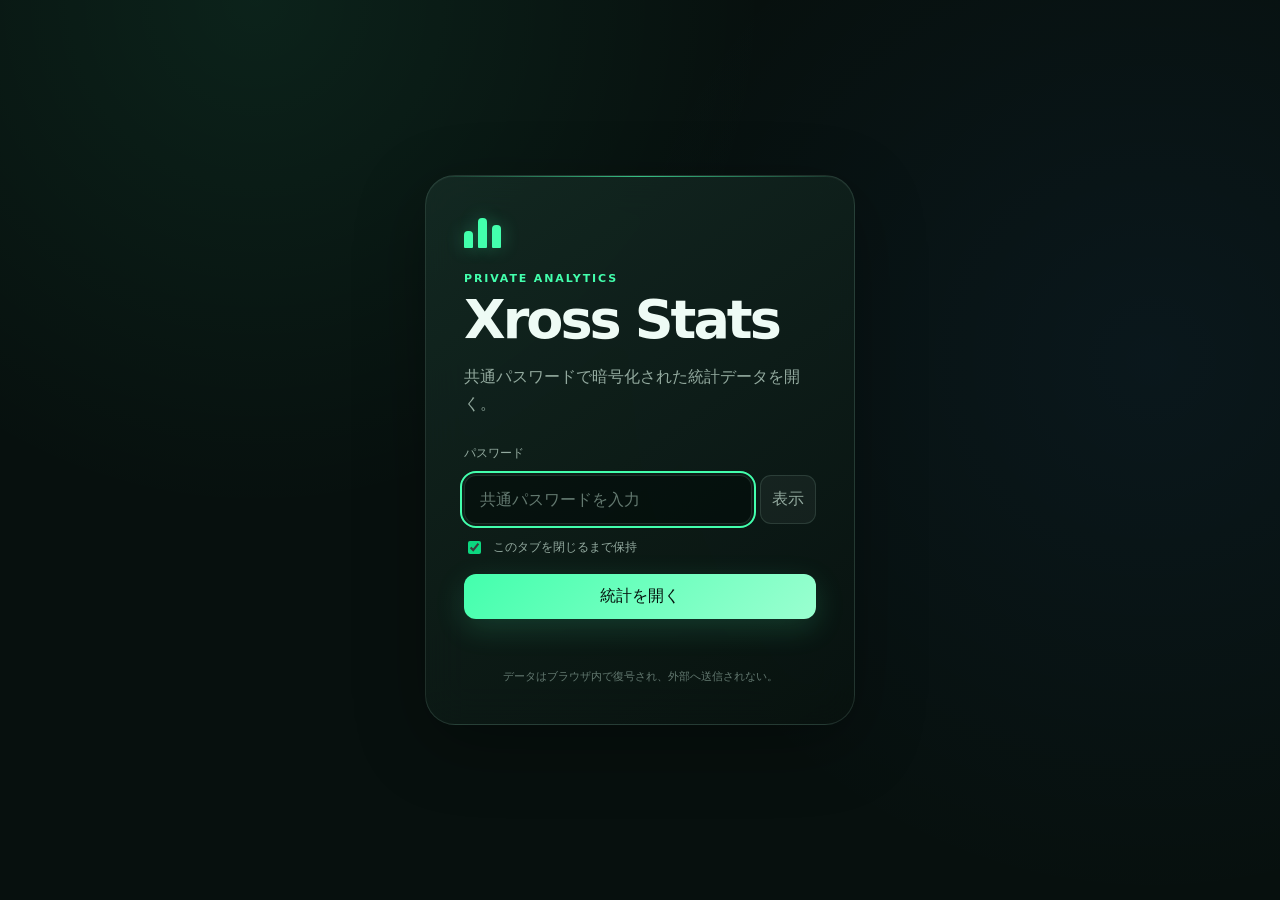
==== index.html @ b41c0171 "no message" ====
<!doctype html>
<html lang="ja">
<head>
  <meta charset="utf-8">
  <meta name="viewport" content="width=device-width, initial-scale=1, viewport-fit=cover">
  <meta name="theme-color" content="#08110f">
  <meta name="color-scheme" content="dark">
  <meta name="description" content="Xross Stars 対戦統計ダッシュボード">
  <title>Xross Stats Dashboard</title>
  <link rel="stylesheet" href="styles.css">
</head>
<body>
  <div class="ambient" aria-hidden="true">
    <span class="ambient__orb ambient__orb--one"></span>
    <span class="ambient__orb ambient__orb--two"></span>
    <span class="ambient__grid"></span>
  </div>

  <section id="authScreen" class="auth-screen" aria-labelledby="authTitle">
    <div class="auth-card glass-card">
      <div class="auth-card__mark" aria-hidden="true">
        <span></span><span></span><span></span>
      </div>
      <p class="eyebrow">PRIVATE ANALYTICS</p>
      <h1 id="authTitle">Xross Stats</h1>
      <p class="auth-card__lead">共通パスワードで暗号化された統計データを開く。</p>

      <form id="authForm" class="auth-form" novalidate>
        <label class="field-label" for="passwordInput">パスワード</label>
        <div class="password-field">
          <input id="passwordInput" name="password" type="password" autocomplete="current-password" placeholder="共通パスワードを入力" required>
          <button id="togglePassword" class="icon-button" type="button" aria-label="パスワードを表示">表示</button>
        </div>
        <label class="check-row">
          <input id="rememberSession" type="checkbox" checked>
          <span>このタブを閉じるまで保持</span>
        </label>
        <button id="unlockButton" class="primary-button" type="submit">
          <span class="primary-button__label">統計を開く</span>
          <span class="primary-button__loader" aria-hidden="true"></span>
        </button>
      </form>

      <p id="authMessage" class="auth-message" role="status" aria-live="polite"></p>
</label>
      <p class="auth-card__note">データはブラウザ内で復号され、外部へ送信されない。</p>
    </div>
  </section>

  <div id="app" class="app" hidden>
    <header class="topbar">
      <button id="sidebarToggle" class="topbar__menu icon-button" type="button" aria-label="メニューを開く">☰</button>
      <a class="brand" href="#overview" aria-label="概要へ移動">
        <span class="brand__symbol"><i></i><i></i><i></i></span>
        <span>
          <strong>Xross Stats</strong>
          <small>Competitive dashboard</small>
        </span>
      </a>
      <div class="topbar__meta">
        <span id="syncStatus" class="status-pill"><i></i>データ読込済み</span>
        <span id="topLastUpdated" class="topbar__date"></span>
<button id="lockButton" class="icon-button topbar__action" type="button" title="ロックする">Lock</button>
      </div>
    </header>

    <div class="app-shell">
      <aside id="sidebar" class="sidebar">
        <nav class="nav-list" aria-label="メインナビゲーション">
          <button class="nav-item is-active" type="button" data-view="overview">
            <span class="nav-item__icon">◫</span><span>概要</span>
          </button>
          <button class="nav-item" type="button" data-view="decks">
            <span class="nav-item__icon">▱</span><span>デッキ</span>
          </button>
          <button class="nav-item" type="button" data-view="cards">
            <span class="nav-item__icon">◇</span><span>カード統計</span>
          </button>
          <button class="nav-item" type="button" data-view="tactics">
            <span class="nav-item__icon">↳</span><span>戦術構成</span>
          </button>
          <button class="nav-item" type="button" data-view="logs">
            <span class="nav-item__icon">≡</span><span>対戦ログ</span>
          </button>
          <button class="nav-item" type="button" data-view="raw">
            <span class="nav-item__icon">⌗</span><span>全データ</span>
          </button>
        </nav>
        <div class="sidebar__footer">
          <span>DATA SOURCE</span>
          <strong id="sourceFileName">—</strong>
          <small id="sidebarPeriod">—</small>
        </div>
      </aside>

      <main id="mainContent" class="main-content">
        <section id="view-overview" class="view is-active" data-view-panel="overview">
          <div class="page-heading reveal">
            <div>
              <p class="eyebrow">OVERVIEW</p>
              <h2>対戦環境を、ひと目で。</h2>
              <p id="overviewDescription" class="page-heading__description"></p>
            </div>
            <div class="page-heading__badge">
              <span>集計期間</span>
              <strong id="overviewPeriod">—</strong>
            </div>
          </div>

          <div id="kpiGrid" class="kpi-grid reveal"></div>

          <div class="dashboard-grid dashboard-grid--two reveal">
            <article class="panel glass-card">
              <div class="panel__heading">
                <div><p class="eyebrow">TURN ORDER</p><h3>先攻 / 後攻</h3></div>
                <span class="panel__hint">勝率比較</span>
              </div>
              <div id="firstSecondChart" class="rate-comparison"></div>
            </article>

            <article class="panel glass-card">
              <div class="panel__heading">
                <div><p class="eyebrow">ROUND FLOW</p><h3>進行別の勝率</h3></div>
                <span class="panel__hint">1R基準</span>
              </div>
              <div id="leadChart" class="lead-chart"></div>
            </article>
          </div>

          <div class="dashboard-grid dashboard-grid--wide reveal">
            <article class="panel glass-card">
              <div class="panel__heading">
                <div><p class="eyebrow">TOP DECKS</p><h3>信頼下限ランキング</h3></div>
                <button class="text-button" type="button" data-jump-view="decks">すべて見る →</button>
              </div>
              <div id="overviewDecks" class="compact-ranking"></div>
            </article>

            <article class="panel glass-card">
              <div class="panel__heading">
                <div><p class="eyebrow">PICK TRENDS</p><h3>採用の中心</h3></div>
                <button class="text-button" type="button" data-jump-view="cards">詳しく見る →</button>
              </div>
              <div id="overviewPicks" class="pick-columns"></div>
            </article>
          </div>

          <article class="panel glass-card reveal">
            <div class="panel__heading">
              <div><p class="eyebrow">NOTES</p><h3>集計条件・定義</h3></div>
            </div>
            <div id="summaryNotes" class="notes-grid"></div>
          </article>
        </section>

        <section id="view-decks" class="view" data-view-panel="decks">
          <div class="page-heading reveal">
            <div>
              <p class="eyebrow">DECK ANALYSIS</p>
              <h2>デッキランキング</h2>
              <p class="page-heading__description">総合・勝ち進行・負け進行を切り替えて、構成や近いデッキを比較。</p>
            </div>
            <div id="deckResultCount" class="page-heading__badge page-heading__badge--number"></div>
          </div>

          <div class="toolbar glass-card reveal">
            <div class="segmented" id="deckSheetTabs">
              <button class="is-active" type="button" data-deck-sheet="all">総合</button>
              <button type="button" data-deck-sheet="win">勝ち進行</button>
              <button type="button" data-deck-sheet="lose">負け進行</button>
            </div>
            <label class="search-field">
              <span>⌕</span>
              <input id="deckSearch" type="search" placeholder="リーダー・ACEで検索">
            </label>
            <label class="compact-field">
              <span>最低試合数</span>
              <input id="deckMinGames" type="number" min="0" step="1" value="5">
            </label>
            <label class="compact-field">
              <span>並び順</span>
              <select id="deckSort">
                <option value="confidence">信頼下限</option>
                <option value="winrate">勝率</option>
                <option value="games">試合数</option>
                <option value="wins">勝数</option>
              </select>
            </label>
          </div>

          <div id="compareBar" class="compare-bar glass-card" hidden>
            <div><strong id="compareCount">0</strong><span>件を比較中</span></div>
            <div id="compareChips" class="compare-chips"></div>
            <button id="clearCompare" class="secondary-button" type="button">選択解除</button>
          </div>

          <div id="deckList" class="deck-list reveal"></div>
          <div class="center-action"><button id="loadMoreDecks" class="secondary-button" type="button">さらに表示</button></div>
        </section>

        <section id="view-cards" class="view" data-view-panel="cards">
          <div class="page-heading reveal">
            <div>
              <p class="eyebrow">CARD STATS</p>
              <h2>単体採用率・勝率</h2>
              <p class="page-heading__description">リーダー、ACE、タクティクスを同じ尺度で確認。</p>
            </div>
            <div id="cardResultCount" class="page-heading__badge page-heading__badge--number"></div>
          </div>

          <div class="toolbar glass-card reveal">
            <div class="segmented" id="cardTypeTabs">
              <button class="is-active" type="button" data-card-type="leader">リーダー</button>
              <button type="button" data-card-type="ace">ACE</button>
              <button type="button" data-card-type="tactic">タクティクス</button>
            </div>
            <label class="search-field">
              <span>⌕</span>
              <input id="cardSearch" type="search" placeholder="名前で検索">
            </label>
            <label class="compact-field">
              <span>並び順</span>
              <select id="cardSort">
                <option value="adoption">採用率 / 使用率</option>
                <option value="winrate">勝率</option>
                <option value="games">試合数</option>
                <option value="count">採用数 / 使用数</option>
              </select>
            </label>
          </div>
          <div id="cardStatsList" class="stat-list reveal"></div>
        </section>

        <section id="view-tactics" class="view" data-view-panel="tactics">
          <div class="page-heading reveal">
            <div>
              <p class="eyebrow">TACTICS ORDER</p>
              <h2>デッキ別タクティクス</h2>
              <p class="page-heading__description">Excel上で崩れていた選択表を、元データから検索できる形に再構成。</p>
            </div>
            <div id="tacticDeckCount" class="page-heading__badge page-heading__badge--number"></div>
          </div>

          <div class="toolbar glass-card reveal toolbar--stack-mobile">
            <label class="search-field search-field--wide">
              <span>⌕</span>
              <input id="tacticDeckSearch" type="search" list="tacticDeckOptions" placeholder="デッキのリーダー・ACEを入力">
              <datalist id="tacticDeckOptions"></datalist>
            </label>
            <button id="showPopularTacticDeck" class="secondary-button" type="button">使用数最多を表示</button>
          </div>

          <article id="tacticDeckSummary" class="selected-deck glass-card reveal"></article>
          <div id="tacticSequenceList" class="sequence-list reveal"></div>
        </section>

        <section id="view-logs" class="view" data-view-panel="logs">
          <div class="page-heading reveal">
            <div>
              <p class="eyebrow">MATCH LOGS</p>
              <h2>対戦ログ</h2>
              <p class="page-heading__description">大会・ユーザー・構成・メモを横断検索。全25列を確認できる。</p>
            </div>
            <div id="logResultCount" class="page-heading__badge page-heading__badge--number"></div>
          </div>

          <div class="toolbar glass-card reveal toolbar--logs">
            <label class="search-field search-field--wide">
              <span>⌕</span>
              <input id="logSearch" type="search" placeholder="大会名・ユーザー・カード・メモを検索">
            </label>
            <label class="compact-field"><span>先後</span><select id="logTurnFilter"><option value="">すべて</option><option>先攻</option><option>後攻</option></select></label>
            <label class="compact-field"><span>結果</span><select id="logResultFilter"><option value="">すべて</option><option>勝</option><option>負</option></select></label>
            <label class="compact-field"><span>進行</span><select id="logLeadFilter"><option value="">すべて</option><option>勝ち進行</option><option>負け進行</option></select></label>
          </div>

          <div class="table-panel glass-card reveal">
            <div id="logTableWrap" class="data-table-wrap"></div>
            <div id="logMobileCards" class="log-mobile-cards"></div>
            <div id="logPagination" class="pagination"></div>
          </div>
        </section>

        <section id="view-raw" class="view" data-view-panel="raw">
          <div class="page-heading reveal">
            <div>
              <p class="eyebrow">ALL SHEETS</p>
              <h2>全データ</h2>
              <p class="page-heading__description">暗号化データに含まれる全シートを、行・列を省略せず確認。</p>
            </div>
            <div id="rawSheetSize" class="page-heading__badge page-heading__badge--number"></div>
          </div>
          <div class="toolbar glass-card reveal">
            <label class="compact-field compact-field--grow"><span>シート</span><select id="rawSheetSelect"></select></label>
            <label class="search-field"><span>⌕</span><input id="rawSearch" type="search" placeholder="行内を検索"></label>
          </div>
          <div class="table-panel glass-card reveal">
            <div id="rawTableWrap" class="data-table-wrap data-table-wrap--raw"></div>
            <div id="rawPagination" class="pagination"></div>
          </div>
        </section>
      </main>
    </div>

    <nav class="mobile-nav" aria-label="モバイルナビゲーション">
      <button class="is-active" type="button" data-view="overview"><span>◫</span>概要</button>
      <button type="button" data-view="decks"><span>▱</span>デッキ</button>
      <button type="button" data-view="cards"><span>◇</span>カード</button>
      <button type="button" data-view="logs"><span>≡</span>ログ</button>
    </nav>
  </div>

  <div id="modal" class="modal" hidden>
    <div class="modal__backdrop" data-close-modal></div>
    <div class="modal__panel glass-card" role="dialog" aria-modal="true" aria-labelledby="modalTitle">
      <button class="modal__close icon-button" type="button" data-close-modal aria-label="閉じる">×</button>
      <div id="modalContent"></div>
    </div>
  </div>

  <div id="toast" class="toast" role="status" aria-live="polite"></div>

  <script src="card-map.js" defer></script>
  <script src="app.js" defer></script>
</body>
</html>
---- styles.css ----
:root {
  --bg: #07100e;
  --bg-soft: #0b1714;
  --surface: rgba(14, 29, 25, 0.78);
  --surface-strong: rgba(17, 37, 31, 0.94);
  --surface-light: rgba(255, 255, 255, 0.045);
  --line: rgba(194, 255, 228, 0.12);
  --line-strong: rgba(67, 255, 173, 0.28);
  --text: #eefbf5;
  --muted: #93aa9f;
  --muted-2: #637970;
  --accent: #43ffad;
  --accent-soft: #96ffd0;
  --accent-deep: #0cd77f;
  --warning: #ffd978;
  --danger: #ff7b91;
  --blue: #76bfff;
  --shadow: 0 20px 70px rgba(0, 0, 0, 0.32);
  --radius-xl: 26px;
  --radius-lg: 19px;
  --radius-md: 14px;
  --sidebar-width: 232px;
  --topbar-height: 74px;
  font-family: Inter, "Noto Sans JP", "Yu Gothic UI", "Hiragino Sans", system-ui, sans-serif;
  color: var(--text);
  background: var(--bg);
  font-synthesis: none;
}

* { box-sizing: border-box; }
html { scroll-behavior: smooth; }
body {
  margin: 0;
  min-width: 320px;
  min-height: 100vh;
  overflow-x: hidden;
  background:
    radial-gradient(circle at 20% 0%, rgba(67, 255, 173, 0.08), transparent 32rem),
    radial-gradient(circle at 90% 40%, rgba(58, 143, 255, 0.06), transparent 34rem),
    var(--bg);
}
body.is-modal-open { overflow: hidden; }
button, input, select { font: inherit; }
button { color: inherit; }
button, a, input, select { -webkit-tap-highlight-color: transparent; }
button:focus-visible, input:focus-visible, select:focus-visible, summary:focus-visible {
  outline: 2px solid var(--accent);
  outline-offset: 2px;
}
button { border: 0; }
a { color: inherit; text-decoration: none; }
[hidden] { display: none !important; }

.ambient { position: fixed; inset: 0; pointer-events: none; overflow: hidden; z-index: -1; }
.ambient__orb { position: absolute; border-radius: 50%; filter: blur(2px); opacity: .7; animation: drift 16s ease-in-out infinite alternate; }
.ambient__orb--one { width: 32rem; height: 32rem; top: -17rem; right: 10%; background: radial-gradient(circle, rgba(67,255,173,.13), transparent 68%); }
.ambient__orb--two { width: 28rem; height: 28rem; bottom: -10rem; left: -8rem; background: radial-gradient(circle, rgba(83,142,255,.10), transparent 70%); animation-duration: 21s; }
.ambient__grid {
  position: absolute; inset: 0;
  background-image: linear-gradient(rgba(255,255,255,.018) 1px, transparent 1px), linear-gradient(90deg, rgba(255,255,255,.018) 1px, transparent 1px);
  background-size: 42px 42px;
  mask-image: linear-gradient(to bottom, rgba(0,0,0,.85), transparent 85%);
}
@keyframes drift { to { transform: translate3d(38px, 28px, 0) scale(1.08); } }

.glass-card {
  border: 1px solid var(--line);
  background: linear-gradient(145deg, rgba(22, 45, 38, .78), rgba(8, 18, 15, .82));
  box-shadow: var(--shadow), inset 0 1px 0 rgba(255,255,255,.035);
  backdrop-filter: blur(20px);
}
.eyebrow { margin: 0 0 8px; color: var(--accent); font-size: 11px; font-weight: 800; letter-spacing: .17em; text-transform: uppercase; }

.auth-screen {
  min-height: 100vh;
  display: grid;
  place-items: center;
  padding: 28px 18px;
}
.auth-card { width: min(100%, 430px); padding: 38px; border-radius: 30px; position: relative; overflow: hidden; animation: authIn .7s cubic-bezier(.2,.8,.2,1) both; }
.auth-card::before { content: ""; position: absolute; inset: 0 0 auto; height: 1px; background: linear-gradient(90deg, transparent, var(--accent), transparent); opacity: .7; }
@keyframes authIn { from { opacity: 0; transform: translateY(18px) scale(.98); } }
.auth-card__mark { display: flex; align-items: end; gap: 5px; height: 34px; margin-bottom: 24px; }
.auth-card__mark span { width: 9px; border-radius: 4px 4px 1px 1px; background: var(--accent); box-shadow: 0 0 18px rgba(67,255,173,.3); animation: markPulse 2s ease-in-out infinite alternate; }
.auth-card__mark span:nth-child(1) { height: 17px; }
.auth-card__mark span:nth-child(2) { height: 30px; animation-delay: -.6s; }
.auth-card__mark span:nth-child(3) { height: 23px; animation-delay: -1.2s; }
@keyframes markPulse { to { opacity: .55; transform: translateY(3px); } }
.auth-card h1 { margin: 0; font-size: clamp(36px, 9vw, 54px); line-height: 1; letter-spacing: -.055em; }
.auth-card__lead { color: var(--muted); margin: 16px 0 28px; line-height: 1.7; }
.auth-form { display: grid; gap: 13px; }
.field-label { color: var(--muted); font-size: 12px; font-weight: 700; }
.password-field { display: flex; gap: 8px; }
.password-field input, .search-field input, .compact-field input, .compact-field select {
  min-width: 0;
  border: 1px solid var(--line);
  background: rgba(4, 13, 10, .65);
  color: var(--text);
  border-radius: 12px;
}
.password-field input { flex: 1; padding: 14px 15px; }
.password-field input::placeholder, .search-field input::placeholder { color: var(--muted-2); }
.icon-button {
  display: inline-grid; place-items: center; min-width: 42px; min-height: 42px; padding: 0 11px;
  border: 1px solid var(--line); border-radius: 11px; background: var(--surface-light); color: var(--muted); cursor: pointer;
  transition: .2s ease;
}
.icon-button:hover { color: var(--text); border-color: var(--line-strong); background: rgba(67,255,173,.07); }
.check-row { display: flex; align-items: center; gap: 9px; color: var(--muted); font-size: 12px; cursor: pointer; margin: 1px 0 4px; }
.check-row input { accent-color: var(--accent-deep); }
.primary-button, .secondary-button {
  min-height: 45px; padding: 0 18px; border-radius: 12px; font-weight: 800; cursor: pointer; transition: transform .2s ease, border-color .2s ease, background .2s ease;
}
.primary-button { position: relative; color: #04120c; background: linear-gradient(135deg, var(--accent), #9affd0); box-shadow: 0 9px 30px rgba(67,255,173,.16); }
.primary-button:hover { transform: translateY(-1px); }
.primary-button:disabled { opacity: .65; cursor: wait; }
.primary-button__loader { display: none; position: absolute; width: 17px; height: 17px; left: calc(50% - 8px); top: calc(50% - 8px); border: 2px solid rgba(4,18,12,.25); border-top-color: #04120c; border-radius: 50%; animation: spin .7s linear infinite; }
.primary-button.is-loading .primary-button__label { opacity: 0; }
.primary-button.is-loading .primary-button__loader { display: block; }
@keyframes spin { to { transform: rotate(360deg); } }
.secondary-button { display: inline-grid; place-items: center; border: 1px solid var(--line); color: var(--text); background: rgba(255,255,255,.035); }
.secondary-button:hover { border-color: var(--line-strong); background: rgba(67,255,173,.07); }
.file-button { width: 100%; }
.auth-message { min-height: 20px; margin: 13px 0 0; color: var(--danger); font-size: 12px; text-align: center; line-height: 1.5; }
.auth-message.is-success { color: var(--accent); }
.auth-divider { display: flex; align-items: center; gap: 12px; color: var(--muted-2); font-size: 11px; margin: 17px 0; }
.auth-divider::before, .auth-divider::after { content: ""; height: 1px; flex: 1; background: var(--line); }
.auth-card__note { margin: 16px 0 0; color: var(--muted-2); font-size: 11px; line-height: 1.6; text-align: center; }

.app { min-height: 100vh; }
.topbar {
  position: fixed; z-index: 40; inset: 0 0 auto 0; height: var(--topbar-height); padding: 0 24px;
  display: flex; align-items: center; justify-content: space-between;
  border-bottom: 1px solid var(--line); background: rgba(6, 15, 12, .78); backdrop-filter: blur(22px);
}
.topbar__menu { display: none; }
.brand { display: inline-flex; align-items: center; gap: 12px; }
.brand__symbol { display: flex; align-items: end; gap: 3px; height: 26px; }
.brand__symbol i { display: block; width: 6px; background: var(--accent); border-radius: 2px 2px 0 0; }
.brand__symbol i:nth-child(1) { height: 12px; }
.brand__symbol i:nth-child(2) { height: 24px; }
.brand__symbol i:nth-child(3) { height: 17px; }
.brand strong { display: block; font-size: 15px; letter-spacing: -.02em; }
.brand small { display: block; margin-top: 2px; color: var(--muted-2); font-size: 9px; letter-spacing: .11em; text-transform: uppercase; }
.topbar__meta { display: flex; align-items: center; gap: 10px; }
.status-pill { display: inline-flex; align-items: center; gap: 7px; padding: 7px 11px; border: 1px solid var(--line); border-radius: 999px; color: var(--muted); font-size: 11px; }
.status-pill i { width: 6px; height: 6px; border-radius: 50%; background: var(--accent); box-shadow: 0 0 9px var(--accent); }
.topbar__date { color: var(--muted-2); font-size: 11px; }
.topbar__action { font-size: 11px; font-weight: 800; }

.app-shell { display: grid; grid-template-columns: var(--sidebar-width) minmax(0, 1fr); padding-top: var(--topbar-height); min-height: 100vh; }
.sidebar {
  position: fixed; z-index: 35; top: var(--topbar-height); bottom: 0; left: 0; width: var(--sidebar-width);
  display: flex; flex-direction: column; justify-content: space-between; padding: 24px 15px;
  border-right: 1px solid var(--line); background: rgba(7, 17, 14, .52); backdrop-filter: blur(14px);
}
.nav-list { display: grid; gap: 5px; }
.nav-item { width: 100%; display: flex; align-items: center; gap: 12px; padding: 12px 13px; border-radius: 12px; background: transparent; color: var(--muted); cursor: pointer; text-align: left; transition: .2s ease; }
.nav-item:hover { background: rgba(255,255,255,.035); color: var(--text); }
.nav-item.is-active { color: var(--text); background: linear-gradient(90deg, rgba(67,255,173,.13), rgba(67,255,173,.035)); box-shadow: inset 2px 0 0 var(--accent); }
.nav-item__icon { width: 22px; color: var(--accent); font-size: 16px; text-align: center; }
.sidebar__footer { padding: 15px 13px 0; border-top: 1px solid var(--line); }
.sidebar__footer span { display: block; color: var(--muted-2); font-size: 9px; letter-spacing: .16em; }
.sidebar__footer strong { display: block; margin: 7px 0 4px; color: var(--muted); font-size: 11px; word-break: break-all; }
.sidebar__footer small { color: var(--muted-2); font-size: 10px; }
.main-content { grid-column: 2; min-width: 0; padding: 40px clamp(20px, 4vw, 58px) 80px; }
.view { display: none; max-width: 1520px; margin: 0 auto; }
.view.is-active { display: block; animation: viewIn .42s cubic-bezier(.2,.8,.2,1) both; }
@keyframes viewIn { from { opacity: 0; transform: translateY(8px); } }
.reveal { animation: reveal .55s cubic-bezier(.2,.8,.2,1) both; }
.reveal:nth-child(2) { animation-delay: .05s; }
.reveal:nth-child(3) { animation-delay: .1s; }
@keyframes reveal { from { opacity: 0; transform: translateY(12px); } }

.page-heading { display: flex; justify-content: space-between; align-items: end; gap: 24px; margin-bottom: 24px; }
.page-heading h2 { margin: 0; font-size: clamp(29px, 4vw, 48px); line-height: 1.08; letter-spacing: -.055em; }
.page-heading__description { max-width: 680px; margin: 12px 0 0; color: var(--muted); line-height: 1.75; font-size: 13px; }
.page-heading__badge { flex: none; min-width: 180px; padding: 12px 15px; border: 1px solid var(--line); border-radius: 14px; background: rgba(255,255,255,.025); }
.page-heading__badge span { display: block; color: var(--muted-2); font-size: 9px; letter-spacing: .12em; text-transform: uppercase; }
.page-heading__badge strong { display: block; margin-top: 5px; font-size: 13px; }
.page-heading__badge--number { min-width: 112px; text-align: right; }
.page-heading__badge--number strong, .page-heading__badge--number b { font-size: 24px; color: var(--accent); }

.kpi-grid { display: grid; grid-template-columns: repeat(4, minmax(0, 1fr)); gap: 14px; margin-bottom: 14px; }
.kpi-card { position: relative; overflow: hidden; min-height: 145px; padding: 20px; border: 1px solid var(--line); border-radius: var(--radius-lg); background: linear-gradient(145deg, rgba(20,43,36,.72), rgba(8,18,15,.8)); }
.kpi-card::after { content: ""; position: absolute; width: 120px; height: 120px; right: -45px; bottom: -65px; border: 1px solid var(--line-strong); border-radius: 50%; }
.kpi-card__label { color: var(--muted); font-size: 11px; }
.kpi-card__value { display: block; margin: 13px 0 5px; font-size: clamp(30px, 4vw, 43px); line-height: 1; letter-spacing: -.05em; }
.kpi-card__unit { margin-left: 3px; color: var(--muted); font-size: 12px; font-weight: 500; }
.kpi-card__sub { color: var(--muted-2); font-size: 10px; }
.kpi-card__spark { position: absolute; left: 20px; right: 20px; bottom: 16px; height: 2px; background: var(--line); overflow: hidden; }
.kpi-card__spark::after { content: ""; display: block; height: 100%; width: var(--spark, 60%); background: linear-gradient(90deg, var(--accent), rgba(67,255,173,.15)); animation: growX .9s cubic-bezier(.2,.8,.2,1) both; transform-origin: left; }
@keyframes growX { from { transform: scaleX(0); } }

.dashboard-grid { display: grid; gap: 14px; margin-bottom: 14px; }
.dashboard-grid--two { grid-template-columns: repeat(2, minmax(0, 1fr)); }
.dashboard-grid--wide { grid-template-columns: minmax(0, 1.2fr) minmax(340px, .8fr); }
.panel { min-width: 0; padding: 22px; border-radius: var(--radius-lg); }
.panel__heading { display: flex; align-items: start; justify-content: space-between; gap: 16px; margin-bottom: 20px; }
.panel__heading h3 { margin: 0; font-size: 17px; letter-spacing: -.025em; }
.panel__hint { color: var(--muted-2); font-size: 10px; }
.text-button { padding: 3px 0; background: transparent; color: var(--accent); font-size: 11px; cursor: pointer; }

.rate-comparison { display: grid; grid-template-columns: repeat(2, 1fr); gap: 16px; }
.rate-ring-card { display: grid; place-items: center; gap: 11px; padding: 16px; border-radius: 15px; background: rgba(255,255,255,.025); }
.rate-ring { --p: 0; width: 116px; aspect-ratio: 1; border-radius: 50%; display: grid; place-items: center; position: relative; background: conic-gradient(var(--ring-color, var(--accent)) calc(var(--p) * 1%), rgba(255,255,255,.07) 0); animation: ringIn 1s ease both; }
.rate-ring::before { content: ""; position: absolute; inset: 10px; border-radius: inherit; background: #0b1714; border: 1px solid var(--line); }
.rate-ring strong { position: relative; font-size: 24px; letter-spacing: -.04em; }
.rate-ring-card h4 { margin: 0; font-size: 13px; }
.rate-ring-card p { margin: 0; color: var(--muted-2); font-size: 10px; }
@keyframes ringIn { from { opacity: 0; transform: scale(.86) rotate(-12deg); } }
.lead-chart { display: grid; gap: 17px; }
.lead-row { display: grid; grid-template-columns: 82px minmax(0,1fr) auto; align-items: center; gap: 13px; }
.lead-row__label strong { display: block; font-size: 12px; }
.lead-row__label small { color: var(--muted-2); font-size: 9px; }
.rate-track { height: 12px; border-radius: 999px; background: rgba(255,255,255,.055); overflow: hidden; }
.rate-track__fill { height: 100%; width: var(--value); border-radius: inherit; background: linear-gradient(90deg, var(--fill-start, var(--accent-deep)), var(--fill-end, var(--accent))); animation: widthIn .9s cubic-bezier(.2,.8,.2,1) both; transform-origin: left; }
@keyframes widthIn { from { width: 0; } }
.lead-row__value { min-width: 54px; text-align: right; font-size: 15px; font-weight: 800; }

.compact-ranking { display: grid; gap: 7px; }
.compact-deck { display: grid; grid-template-columns: 30px minmax(0, 1fr) auto; gap: 11px; align-items: center; padding: 11px 12px; border-radius: 12px; background: rgba(255,255,255,.025); cursor: pointer; transition: .2s ease; }
.compact-deck:hover { background: rgba(67,255,173,.055); transform: translateX(2px); }
.compact-deck__rank { color: var(--accent); font-size: 11px; font-weight: 800; }
.compact-deck__main { min-width: 0; }
.compact-deck__main strong { display: block; overflow: hidden; text-overflow: ellipsis; white-space: nowrap; font-size: 11px; }
.compact-deck__main small { display: block; margin-top: 4px; color: var(--muted-2); overflow: hidden; text-overflow: ellipsis; white-space: nowrap; font-size: 9px; }
.compact-deck__rate { text-align: right; }
.compact-deck__rate strong { display: block; font-size: 15px; }
.compact-deck__rate small { color: var(--muted-2); font-size: 9px; }
.pick-columns { display: grid; gap: 18px; }
.pick-column h4 { margin: 0 0 9px; color: var(--muted); font-size: 10px; text-transform: uppercase; letter-spacing: .1em; }
.pick-item { display: grid; grid-template-columns: minmax(0,1fr) auto; gap: 10px; margin-top: 8px; align-items: center; }
.pick-item__name { min-width: 0; font-size: 11px; overflow: hidden; text-overflow: ellipsis; white-space: nowrap; }
.pick-item__value { color: var(--accent-soft); font-size: 10px; }
.mini-track { grid-column: 1 / -1; height: 3px; border-radius: 3px; background: rgba(255,255,255,.05); }
.mini-track i { display: block; width: var(--value); height: 100%; border-radius: inherit; background: var(--accent); animation: widthIn .8s ease both; }
.notes-grid { display: grid; grid-template-columns: repeat(2, minmax(0, 1fr)); gap: 10px; }
.note-item { padding: 13px; border-radius: 12px; background: rgba(255,255,255,.025); }
.note-item strong { display: block; margin-bottom: 5px; color: var(--muted); font-size: 10px; }
.note-item p { margin: 0; color: var(--muted-2); font-size: 10px; line-height: 1.65; }

.toolbar { display: flex; align-items: end; gap: 10px; padding: 13px; margin-bottom: 14px; border-radius: 16px; position: sticky; top: calc(var(--topbar-height) + 10px); z-index: 20; }
.segmented { display: inline-flex; flex: none; gap: 3px; padding: 3px; border: 1px solid var(--line); border-radius: 11px; background: rgba(0,0,0,.16); }
.segmented button { padding: 8px 13px; border-radius: 8px; background: transparent; color: var(--muted); font-size: 11px; font-weight: 700; cursor: pointer; }
.segmented button.is-active { color: #04120c; background: var(--accent); box-shadow: 0 4px 15px rgba(67,255,173,.12); }
.search-field { display: flex; flex: 1; min-width: 170px; align-items: center; gap: 8px; padding: 0 12px; border: 1px solid var(--line); border-radius: 11px; background: rgba(4,13,10,.6); color: var(--muted-2); }
.search-field input { width: 100%; border: 0; padding: 10px 0; background: transparent; outline: 0; }
.search-field--wide { min-width: 280px; }
.compact-field { display: grid; gap: 5px; flex: none; }
.compact-field span { color: var(--muted-2); font-size: 9px; padding-left: 2px; }
.compact-field input, .compact-field select { height: 38px; padding: 0 10px; outline: 0; }
.compact-field input { width: 90px; }
.compact-field select { min-width: 118px; }
.compact-field--grow { flex: 1; }
.compact-field--grow select { width: 100%; }

.compare-bar { display: flex; align-items: center; gap: 14px; padding: 12px 15px; margin-bottom: 14px; border-radius: 15px; border-color: var(--line-strong); }
.compare-bar > div:first-child { display: flex; align-items: baseline; gap: 5px; white-space: nowrap; }
.compare-bar > div:first-child strong { color: var(--accent); font-size: 22px; }
.compare-bar > div:first-child span { color: var(--muted); font-size: 10px; }
.compare-chips { flex: 1; display: flex; gap: 7px; overflow-x: auto; scrollbar-width: none; }
.compare-chip { flex: none; max-width: 200px; padding: 7px 9px; border-radius: 9px; background: rgba(67,255,173,.08); color: var(--accent-soft); font-size: 9px; overflow: hidden; text-overflow: ellipsis; white-space: nowrap; }

.deck-list { display: grid; gap: 10px; }
.deck-card { position: relative; display: grid; grid-template-columns: 64px minmax(0, 1fr) minmax(300px, .75fr) 74px; gap: 16px; align-items: center; padding: 17px; border: 1px solid var(--line); border-radius: 17px; background: linear-gradient(145deg, rgba(17,35,30,.64), rgba(8,18,15,.72)); transition: .22s ease; overflow: hidden; }
.deck-card::before { content: ""; position: absolute; inset: 0 auto 0 0; width: 2px; background: transparent; }
.deck-card:hover { transform: translateY(-2px); border-color: rgba(67,255,173,.2); box-shadow: 0 16px 45px rgba(0,0,0,.18); }
.deck-card.is-selected { border-color: var(--line-strong); background: linear-gradient(145deg, rgba(26,54,44,.78), rgba(8,18,15,.76)); }
.deck-card.is-selected::before { background: var(--accent); box-shadow: 0 0 16px var(--accent); }
.deck-rank { display: grid; place-items: center; width: 48px; height: 48px; border-radius: 14px; background: rgba(255,255,255,.035); color: var(--accent); font-size: 15px; font-weight: 900; }
.deck-main { min-width: 0; }
.deck-main__leaders, .deck-main__aces { display: flex; flex-wrap: wrap; gap: 6px; }
.tag { display: inline-flex; align-items: center; min-height: 25px; padding: 4px 8px; border: 1px solid var(--line); border-radius: 8px; background: rgba(255,255,255,.028); color: #d9ede4; font-size: 10px; }
.tag--ace { color: var(--accent-soft); border-color: rgba(67,255,173,.16); background: rgba(67,255,173,.045); }
.deck-main__aces { margin-top: 8px; }
.deck-metrics { display: grid; grid-template-columns: repeat(4, 1fr); gap: 7px; }
.deck-metric { min-width: 0; padding: 9px; border-radius: 10px; background: rgba(255,255,255,.025); text-align: center; }
.deck-metric span { display: block; color: var(--muted-2); font-size: 8px; }
.deck-metric strong { display: block; margin-top: 4px; font-size: 13px; }
.deck-metric--accent strong { color: var(--accent); }
.deck-actions { display: grid; gap: 7px; }
.deck-actions button { min-height: 31px; padding: 0 8px; border: 1px solid var(--line); border-radius: 9px; background: rgba(255,255,255,.025); color: var(--muted); font-size: 9px; cursor: pointer; }
.deck-actions button:hover { color: var(--text); border-color: var(--line-strong); }
.center-action { display: grid; place-items: center; padding: 20px 0 0; }
.empty-state { display: grid; place-items: center; min-height: 220px; padding: 30px; border: 1px dashed var(--line); border-radius: 16px; color: var(--muted); text-align: center; }
.empty-state strong { display: block; color: var(--text); margin-bottom: 7px; }

.stat-list { display: grid; gap: 9px; }
.stat-row { display: grid; grid-template-columns: minmax(180px, 1fr) minmax(250px, 1.2fr) repeat(3, minmax(70px, .35fr)); gap: 14px; align-items: center; padding: 15px 17px; border: 1px solid var(--line); border-radius: 15px; background: rgba(12,27,23,.66); }
.stat-row__rank { display: inline-grid; place-items: center; width: 24px; height: 24px; margin-right: 9px; border-radius: 7px; background: rgba(67,255,173,.08); color: var(--accent); font-size: 9px; }
.stat-row__name { min-width: 0; font-size: 12px; font-weight: 700; }
.stat-row__name-inner { display: flex; align-items: center; min-width: 0; }
.stat-row__name-inner strong { overflow: hidden; text-overflow: ellipsis; white-space: nowrap; }
.stat-row__bar { min-width: 0; }
.stat-row__bar-head { display: flex; justify-content: space-between; gap: 10px; margin-bottom: 6px; color: var(--muted-2); font-size: 9px; }
.stat-row__value { text-align: right; }
.stat-row__value span { display: block; color: var(--muted-2); font-size: 8px; }
.stat-row__value strong { display: block; margin-top: 3px; font-size: 13px; }
.stat-row__value--accent strong { color: var(--accent); }

.selected-deck { padding: 20px; border-radius: 18px; margin-bottom: 13px; }
.selected-deck__top { display: flex; justify-content: space-between; gap: 15px; align-items: start; }
.selected-deck h3 { margin: 0; font-size: 15px; line-height: 1.6; }
.selected-deck p { margin: 7px 0 0; color: var(--muted); font-size: 10px; }
.selected-deck__count { flex: none; color: var(--accent); font-size: 24px; font-weight: 900; }
.sequence-list { display: grid; gap: 9px; }
.sequence-card { display: grid; grid-template-columns: minmax(0,1.5fr) minmax(220px,.8fr); gap: 18px; align-items: center; padding: 16px 18px; border: 1px solid var(--line); border-radius: 15px; background: rgba(12,27,23,.66); }
.sequence-flow { display: flex; align-items: center; flex-wrap: wrap; gap: 7px; }
.sequence-step { padding: 7px 9px; border-radius: 9px; background: rgba(255,255,255,.035); font-size: 10px; }
.sequence-arrow { color: var(--accent); font-size: 10px; }
.sequence-metrics { display: grid; grid-template-columns: repeat(3, 1fr); gap: 7px; }
.sequence-metric { padding: 8px; border-radius: 9px; background: rgba(255,255,255,.025); text-align: center; }
.sequence-metric span { display: block; color: var(--muted-2); font-size: 8px; }
.sequence-metric strong { display: block; margin-top: 3px; font-size: 12px; }
.sequence-metric--accent strong { color: var(--accent); }

.toolbar--logs { align-items: end; }
.table-panel { overflow: hidden; border-radius: 17px; }
.data-table-wrap { overflow: auto; max-height: calc(100vh - 290px); scrollbar-color: rgba(67,255,173,.25) transparent; }
.data-table { width: 100%; border-collapse: separate; border-spacing: 0; font-size: 10px; }
.data-table th { position: sticky; top: 0; z-index: 2; padding: 11px 12px; border-bottom: 1px solid var(--line); background: rgba(13,28,24,.97); color: var(--muted); text-align: left; white-space: nowrap; font-weight: 700; }
.data-table td { padding: 10px 12px; border-bottom: 1px solid rgba(194,255,228,.055); color: #cfe1d9; white-space: nowrap; max-width: 320px; overflow: hidden; text-overflow: ellipsis; }
.data-table tbody tr:hover td { background: rgba(67,255,173,.025); }
.cell-win { color: var(--accent) !important; font-weight: 800; }
.cell-loss { color: var(--danger) !important; font-weight: 800; }
.log-mobile-cards { display: none; }
.log-card { padding: 15px; border-bottom: 1px solid var(--line); }
.log-card__top { display: flex; justify-content: space-between; gap: 12px; }
.log-card__top strong { font-size: 12px; }
.log-card__top span { padding: 4px 7px; border-radius: 7px; font-size: 9px; font-weight: 800; }
.log-card__top span.is-win { color: var(--accent); background: rgba(67,255,173,.08); }
.log-card__top span.is-loss { color: var(--danger); background: rgba(255,123,145,.08); }
.log-card__meta { display: flex; flex-wrap: wrap; gap: 6px 11px; margin-top: 8px; color: var(--muted-2); font-size: 9px; }
.log-card summary { margin-top: 12px; color: var(--accent); font-size: 9px; cursor: pointer; }
.log-detail-grid { display: grid; grid-template-columns: 1fr 1fr; gap: 8px; margin-top: 12px; }
.log-detail { min-width: 0; padding: 8px; border-radius: 8px; background: rgba(255,255,255,.025); }
.log-detail span { display: block; color: var(--muted-2); font-size: 8px; }
.log-detail strong { display: block; margin-top: 4px; font-size: 9px; word-break: break-word; }
.pagination { display: flex; justify-content: center; align-items: center; gap: 6px; padding: 14px; border-top: 1px solid var(--line); }
.pagination button { min-width: 32px; height: 32px; border: 1px solid var(--line); border-radius: 8px; background: rgba(255,255,255,.025); color: var(--muted); font-size: 9px; cursor: pointer; }
.pagination button.is-active { color: #04120c; background: var(--accent); border-color: var(--accent); }
.pagination button:disabled { opacity: .35; cursor: default; }
.data-table-wrap--raw .data-table td:first-child, .data-table-wrap--raw .data-table th:first-child { position: sticky; left: 0; z-index: 1; background: rgba(13,28,24,.97); color: var(--muted-2); }
.raw-cell-empty { color: rgba(147,170,159,.25) !important; }

.guide-grid { display: grid; grid-template-columns: repeat(3, 1fr); gap: 13px; margin-bottom: 14px; }
.guide-card { position: relative; min-height: 210px; padding: 22px; border-radius: 18px; overflow: hidden; }
.guide-card > span { display: block; margin-bottom: 28px; color: var(--accent); font-size: 31px; font-weight: 900; letter-spacing: -.06em; }
.guide-card h3 { margin: 0 0 10px; font-size: 16px; }
.guide-card p, .prose p { color: var(--muted); font-size: 11px; line-height: 1.8; }
.guide-card code, .prose code { padding: 2px 5px; border-radius: 5px; background: rgba(67,255,173,.08); color: var(--accent-soft); font-family: ui-monospace, SFMono-Regular, Consolas, monospace; }
.prose p { margin: 0 0 11px; }

.modal { position: fixed; z-index: 100; inset: 0; display: grid; place-items: center; padding: 20px; }
.modal__backdrop { position: absolute; inset: 0; background: rgba(0,0,0,.68); backdrop-filter: blur(8px); }
.modal__panel { position: relative; width: min(920px, 100%); max-height: min(86vh, 920px); overflow: auto; padding: 26px; border-radius: 22px; animation: modalIn .28s ease both; }
@keyframes modalIn { from { opacity: 0; transform: translateY(12px) scale(.985); } }
.modal__close { position: sticky; z-index: 2; top: 0; float: right; }
.modal-title { margin: 0; font-size: 23px; letter-spacing: -.04em; }
.modal-subtitle { margin: 8px 0 20px; color: var(--muted); font-size: 11px; line-height: 1.7; }
.modal-section-title { margin: 24px 0 10px; color: var(--muted); font-size: 10px; letter-spacing: .11em; text-transform: uppercase; }
.comparison-grid { display: grid; grid-template-columns: minmax(120px,.55fr) repeat(var(--compare-count), minmax(135px,1fr)); border: 1px solid var(--line); border-radius: 14px; overflow: auto; }
.comparison-cell { min-width: 130px; padding: 11px; border-right: 1px solid var(--line); border-bottom: 1px solid var(--line); font-size: 10px; }
.comparison-cell:nth-child(var(--row-end)) { border-right: 0; }
.comparison-cell--label { color: var(--muted); background: rgba(255,255,255,.025); }
.comparison-cell--head { color: var(--accent-soft); font-weight: 700; }
.similar-list { display: grid; gap: 8px; }
.similar-item { display: grid; grid-template-columns: 64px minmax(0,1fr) auto; align-items: center; gap: 10px; padding: 11px; border-radius: 11px; background: rgba(255,255,255,.025); }
.similar-score { color: var(--accent); font-size: 13px; font-weight: 800; }
.similar-item__deck { min-width: 0; }
.similar-item__deck strong, .similar-item__deck small { display: block; overflow: hidden; text-overflow: ellipsis; white-space: nowrap; }
.similar-item__deck strong { font-size: 10px; }
.similar-item__deck small { margin-top: 4px; color: var(--muted-2); font-size: 8px; }
.similar-item__rate { text-align: right; font-size: 11px; }

.toast { position: fixed; z-index: 150; right: 20px; bottom: 20px; max-width: min(360px, calc(100vw - 40px)); padding: 12px 15px; border: 1px solid var(--line-strong); border-radius: 12px; background: rgba(12,28,23,.96); box-shadow: var(--shadow); color: var(--text); font-size: 11px; transform: translateY(24px); opacity: 0; pointer-events: none; transition: .25s ease; }
.toast.is-visible { transform: translateY(0); opacity: 1; }
.mobile-nav { display: none; }

@media (max-width: 1120px) {
  :root { --sidebar-width: 205px; }
  .deck-card { grid-template-columns: 52px minmax(0,1fr) minmax(260px,.75fr); }
  .deck-actions { grid-column: 2 / -1; grid-template-columns: repeat(2, 1fr); }
  .stat-row { grid-template-columns: minmax(160px,1fr) minmax(190px,1fr) repeat(3,70px); }
  .toolbar { flex-wrap: wrap; }
  .search-field { min-width: 260px; }
}

@media (max-width: 860px) {
  :root { --topbar-height: 64px; }
  .topbar { padding: 0 13px; }
  .topbar__menu { display: inline-grid; }
  .brand { margin-right: auto; margin-left: 9px; }
  .brand small, .status-pill, .topbar__date { display: none; }
  .app-shell { display: block; }
  .sidebar { transform: translateX(-105%); transition: transform .25s ease; box-shadow: 20px 0 60px rgba(0,0,0,.35); }
  .sidebar.is-open { transform: translateX(0); }
  .main-content { padding: 28px 16px 92px; }
  .kpi-grid { grid-template-columns: repeat(2,1fr); }
  .dashboard-grid--two, .dashboard-grid--wide { grid-template-columns: 1fr; }
  .guide-grid { grid-template-columns: 1fr; }
  .guide-card { min-height: 0; }
  .guide-card > span { margin-bottom: 15px; }
  .deck-card { grid-template-columns: 48px minmax(0,1fr); }
  .deck-metrics { grid-column: 1 / -1; }
  .deck-actions { grid-column: 1 / -1; }
  .stat-row { grid-template-columns: minmax(0,1fr) repeat(3, 68px); }
  .stat-row__bar { grid-column: 1 / -1; grid-row: 2; }
  .sequence-card { grid-template-columns: 1fr; }
  .mobile-nav {
    position: fixed; z-index: 50; display: grid; grid-template-columns: repeat(5,1fr); left: 10px; right: 10px; bottom: max(10px, env(safe-area-inset-bottom));
    padding: 5px; border: 1px solid var(--line); border-radius: 17px; background: rgba(7,17,14,.91); backdrop-filter: blur(22px); box-shadow: var(--shadow);
  }
  .mobile-nav button { display: grid; place-items: center; gap: 3px; min-height: 48px; border-radius: 12px; background: transparent; color: var(--muted-2); font-size: 8px; }
  .mobile-nav button span { font-size: 14px; }
  .mobile-nav button.is-active { color: var(--accent); background: rgba(67,255,173,.07); }
}

@media (max-width: 620px) {
  .auth-card { padding: 29px 22px; }
  .topbar__action:first-of-type { display: none; }
  .page-heading { align-items: start; }
  .page-heading__badge { min-width: 0; padding: 9px 11px; }
  .page-heading__badge:not(.page-heading__badge--number) { display: none; }
  .page-heading h2 { font-size: 32px; }
  .kpi-card { min-height: 128px; padding: 16px; }
  .kpi-card__value { font-size: 31px; }
  .rate-comparison { gap: 8px; }
  .rate-ring { width: 98px; }
  .panel { padding: 17px; }
  .notes-grid { grid-template-columns: 1fr; }
  .toolbar { position: relative; top: auto; padding: 10px; }
  .segmented { width: 100%; overflow-x: auto; }
  .segmented button { flex: 1; white-space: nowrap; }
  .search-field, .search-field--wide { width: 100%; min-width: 0; }
  .compact-field { flex: 1; min-width: 110px; }
  .compact-field input, .compact-field select { width: 100%; min-width: 0; }
  .toolbar--stack-mobile .secondary-button { width: 100%; }
  .compare-bar { align-items: start; flex-wrap: wrap; }
  .compare-chips { order: 3; width: 100%; }
  .deck-card { gap: 10px; padding: 13px; }
  .deck-rank { width: 42px; height: 42px; }
  .deck-metrics { grid-template-columns: repeat(2,1fr); }
  .deck-actions { grid-template-columns: repeat(2,1fr); }
  .stat-row { grid-template-columns: minmax(0,1fr) 64px 64px; gap: 8px; padding: 13px; }
  .stat-row__value:nth-last-child(1) { grid-column: 2 / 4; display: flex; justify-content: end; align-items: baseline; gap: 7px; }
  .stat-row__bar { grid-column: 1 / -1; }
  .sequence-metrics { grid-template-columns: repeat(3,1fr); }
  .data-table-wrap { display: none; }
  .data-table-wrap--raw { display: block; max-height: 60vh; }
  .log-mobile-cards { display: block; }
  .log-detail-grid { grid-template-columns: 1fr; }
  .modal { padding: 10px; align-items: end; }
  .modal__panel { max-height: 91vh; padding: 19px; border-radius: 21px 21px 10px 10px; }
  .similar-item { grid-template-columns: 52px minmax(0,1fr); }
  .similar-item__rate { grid-column: 2; text-align: left; }
}

@media (prefers-reduced-motion: reduce) {
  *, *::before, *::after { animation-duration: .001ms !important; animation-iteration-count: 1 !important; scroll-behavior: auto !important; transition-duration: .001ms !important; }
}


/* Readability and card-image upgrade */
html { font-size: 17px; }
body { line-height: 1.65; }
.main-content { max-width: 1540px; }
.page-heading h2, .hero h2 { letter-spacing: -.035em; }
.page-heading__description, .hero__description, .panel p, .notes-grid, .prose p { font-size: .95rem; }
.nav-item { min-height: 58px; }
.nav-item span:last-child b { font-size: .94rem; }
.nav-item span:last-child small { font-size: .72rem; }
.panel__heading h3 { font-size: 1.22rem; }
.kpi-card__label { font-size: .76rem; }
.kpi-card__value { font-size: clamp(2rem, 4vw, 3.2rem); }
.deck-metric span, .stat-row__value span, .sequence-metric span { font-size: .72rem; }
.deck-metric strong, .stat-row__value strong, .sequence-metric strong { font-size: 1.14rem; }
.search-field input, .compact-field input, .compact-field select { min-height: 48px; font-size: .9rem; }

.card-thumb { position:relative; flex:0 0 auto; display:grid; place-items:center; overflow:hidden; border:1px solid rgba(255,255,255,.15); background:linear-gradient(145deg,rgba(67,255,173,.18),rgba(80,119,255,.12)); box-shadow:0 8px 24px rgba(0,0,0,.28); }
.card-thumb--sm { width:34px; height:45px; border-radius:6px; }
.card-thumb--md { width:50px; height:68px; border-radius:8px; }
.card-thumb img { width:100%; height:100%; object-fit:cover; position:relative; z-index:2; transition:transform .35s ease,filter .35s ease; }
.card-thumb b { position:absolute; font-size:1rem; color:var(--accent); opacity:.75; }
.card-thumb--fallback img { display:none; }
.visual-card-chip { display:inline-flex; align-items:center; gap:9px; min-height:50px; padding:4px 12px 4px 5px; border:1px solid var(--line); border-radius:10px; background:rgba(255,255,255,.035); font-size:.82rem; font-weight:750; transition:transform .22s ease,border-color .22s ease,background .22s ease; }
.visual-card-chip:hover { transform:translateY(-3px); border-color:var(--line-strong); background:rgba(67,255,173,.075); }
.visual-card-chip:hover img { transform:scale(1.08); }
.visual-card-chip--ace { border-color:rgba(255,217,120,.25); }
.deck-main__leaders,.deck-main__aces { display:flex; flex-wrap:wrap; gap:7px; }
.stat-row__name-inner { display:flex; align-items:center; gap:12px; }
.selected-deck__cards { display:flex; flex-wrap:wrap; gap:8px; margin:12px 0; }

.deck-card,.stat-row,.sequence-card,.panel,.kpi-card { transition:transform .25s cubic-bezier(.2,.8,.2,1),border-color .25s ease,box-shadow .25s ease,background .25s ease; }
.deck-card:hover,.stat-row:hover,.sequence-card:hover,.panel:hover { transform:translateY(-3px); border-color:rgba(67,255,173,.28); box-shadow:0 22px 55px rgba(0,0,0,.28); }
.kpi-card:hover { transform:translateY(-5px) scale(1.015); }
.rate-track__fill { animation:barGrow .9s cubic-bezier(.2,.8,.2,1) both; transform-origin:left; }
@keyframes barGrow { from { transform:scaleX(0); } }
.view.is-active .reveal { animation:sectionRise .58s cubic-bezier(.2,.8,.2,1) both; }
.view.is-active .reveal:nth-child(2) { animation-delay:.06s; }
.view.is-active .reveal:nth-child(3) { animation-delay:.12s; }
@keyframes sectionRise { from { opacity:0; transform:translateY(18px); filter:blur(3px); } to { opacity:1; transform:none; filter:none; } }
.primary-button::after { content:""; position:absolute; inset:0; background:linear-gradient(110deg,transparent 20%,rgba(255,255,255,.45) 45%,transparent 70%); transform:translateX(-140%); animation:buttonSweep 3.6s ease-in-out infinite; pointer-events:none; }
@keyframes buttonSweep { 45%,100% { transform:translateX(140%); } }

@media (max-width: 720px) {
  html { font-size:16px; }
  .main-content { padding-left:14px; padding-right:14px; }
  .page-heading h2 { font-size:2rem; }
  .page-heading__description { font-size:.9rem; }
  .deck-card { padding:16px; }
  .visual-card-chip { width:100%; }
  .stat-row__name-inner { align-items:flex-start; }
  .card-thumb--md { width:46px; height:62px; }
  .mobile-nav button { font-size:.72rem; min-height:58px; }
}

@media (prefers-reduced-motion: reduce) {
  *,*::before,*::after { animation-duration:.01ms !important; animation-iteration-count:1 !important; scroll-behavior:auto !important; transition-duration:.01ms !important; }
}
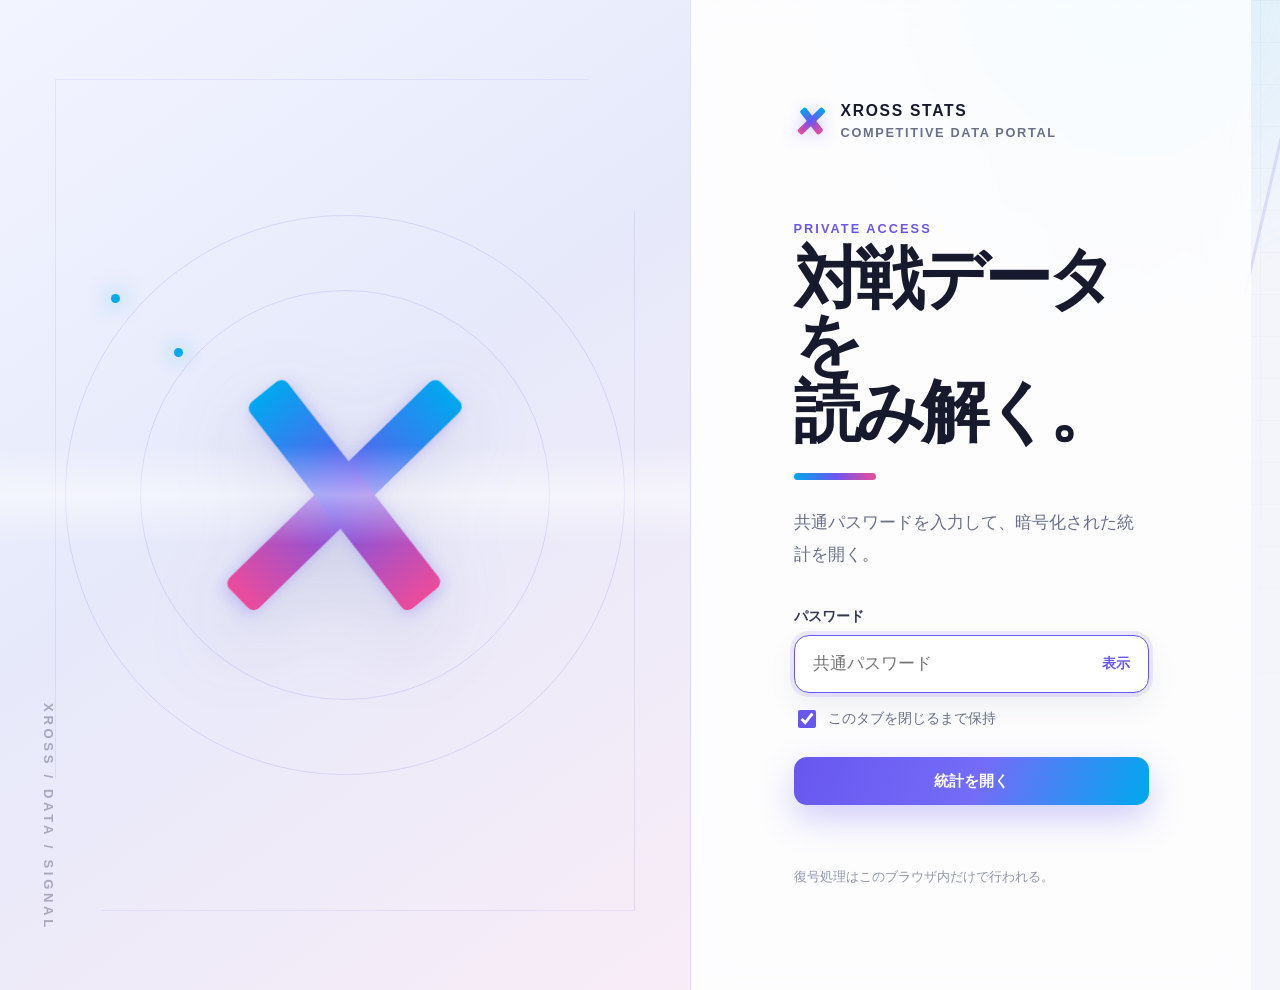
==== commit 9ff4bda8: "no message" ====
--- a/index.html
+++ b/index.html
@@ -3,324 +3,201 @@
 <head>
   <meta charset="utf-8">
   <meta name="viewport" content="width=device-width, initial-scale=1, viewport-fit=cover">
-  <meta name="theme-color" content="#08110f">
-  <meta name="color-scheme" content="dark">
+  <meta name="theme-color" content="#f4f5fb">
+  <meta name="color-scheme" content="light">
   <meta name="description" content="Xross Stars 対戦統計ダッシュボード">
-  <title>Xross Stats Dashboard</title>
+  <title>Xross Stats</title>
   <link rel="stylesheet" href="styles.css">
 </head>
 <body>
-  <div class="ambient" aria-hidden="true">
-    <span class="ambient__orb ambient__orb--one"></span>
-    <span class="ambient__orb ambient__orb--two"></span>
-    <span class="ambient__grid"></span>
+  <div class="backdrop" aria-hidden="true">
+    <div class="backdrop__mesh"></div>
+    <div class="backdrop__flare backdrop__flare--a"></div>
+    <div class="backdrop__flare backdrop__flare--b"></div>
+    <div class="backdrop__slashes"></div>
   </div>
 
-  <section id="authScreen" class="auth-screen" aria-labelledby="authTitle">
-    <div class="auth-card glass-card">
-      <div class="auth-card__mark" aria-hidden="true">
-        <span></span><span></span><span></span>
+  <section id="authScreen" class="auth" aria-labelledby="authTitle">
+    <div class="auth__visual" aria-hidden="true">
+      <div class="x-mark x-mark--large"><i></i><i></i></div>
+      <span class="auth__orbit auth__orbit--one"></span>
+      <span class="auth__orbit auth__orbit--two"></span>
+      <span class="auth__scan"></span>
+    </div>
+    <div class="auth__panel">
+      <div class="brand-lockup">
+        <span class="x-mark"><i></i><i></i></span>
+        <span><strong>XROSS STATS</strong><small>COMPETITIVE DATA PORTAL</small></span>
       </div>
-      <p class="eyebrow">PRIVATE ANALYTICS</p>
-      <h1 id="authTitle">Xross Stats</h1>
-      <p class="auth-card__lead">共通パスワードで暗号化された統計データを開く。</p>
-
+      <p class="kicker">PRIVATE ACCESS</p>
+      <h1 id="authTitle">対戦データを<br>読み解く。</h1>
+      <p class="auth__lead">共通パスワードを入力して、暗号化された統計を開く。</p>
       <form id="authForm" class="auth-form" novalidate>
-        <label class="field-label" for="passwordInput">パスワード</label>
-        <div class="password-field">
-          <input id="passwordInput" name="password" type="password" autocomplete="current-password" placeholder="共通パスワードを入力" required>
-          <button id="togglePassword" class="icon-button" type="button" aria-label="パスワードを表示">表示</button>
-        </div>
-        <label class="check-row">
-          <input id="rememberSession" type="checkbox" checked>
-          <span>このタブを閉じるまで保持</span>
-        </label>
-        <button id="unlockButton" class="primary-button" type="submit">
-          <span class="primary-button__label">統計を開く</span>
-          <span class="primary-button__loader" aria-hidden="true"></span>
-        </button>
+        <label for="passwordInput">パスワード</label>
+        <div class="password-control">
+          <input id="passwordInput" name="password" type="password" autocomplete="current-password" placeholder="共通パスワード" required>
+          <button id="togglePassword" type="button" aria-label="パスワードを表示">表示</button>
+        </div>
+        <label class="remember-control"><input id="rememberSession" type="checkbox" checked><span>このタブを閉じるまで保持</span></label>
+        <button id="unlockButton" class="button button--primary button--wide" type="submit"><span>統計を開く</span><i aria-hidden="true"></i></button>
       </form>
-
       <p id="authMessage" class="auth-message" role="status" aria-live="polite"></p>
-</label>
-      <p class="auth-card__note">データはブラウザ内で復号され、外部へ送信されない。</p>
+      <p class="auth__security">復号処理はこのブラウザ内だけで行われる。</p>
     </div>
   </section>
 
   <div id="app" class="app" hidden>
     <header class="topbar">
-      <button id="sidebarToggle" class="topbar__menu icon-button" type="button" aria-label="メニューを開く">☰</button>
-      <a class="brand" href="#overview" aria-label="概要へ移動">
-        <span class="brand__symbol"><i></i><i></i><i></i></span>
-        <span>
-          <strong>Xross Stats</strong>
-          <small>Competitive dashboard</small>
-        </span>
-      </a>
-      <div class="topbar__meta">
-        <span id="syncStatus" class="status-pill"><i></i>データ読込済み</span>
-        <span id="topLastUpdated" class="topbar__date"></span>
-<button id="lockButton" class="icon-button topbar__action" type="button" title="ロックする">Lock</button>
+      <button id="menuButton" class="icon-button topbar__menu" type="button" aria-label="メニューを開く">
+        <svg viewBox="0 0 24 24" aria-hidden="true"><path d="M4 7h16M4 12h16M4 17h16"/></svg>
+      </button>
+      <button class="brand-lockup brand-lockup--button" type="button" data-view="overview" aria-label="概要へ移動">
+        <span class="x-mark"><i></i><i></i></span>
+        <span><strong>XROSS STATS</strong><small>COMPETITIVE DATA PORTAL</small></span>
+      </button>
+      <div class="topbar__context">
+        <div><span>集計期間</span><strong id="topPeriod">—</strong></div>
+        <div><span>最終更新</span><strong id="topUpdated">—</strong></div>
+        <button id="lockButton" class="icon-button" type="button" aria-label="ロックする" title="ロックする">
+          <svg viewBox="0 0 24 24" aria-hidden="true"><path d="M7 11V8a5 5 0 0 1 10 0v3M6 11h12v9H6z"/></svg>
+        </button>
       </div>
     </header>
 
-    <div class="app-shell">
-      <aside id="sidebar" class="sidebar">
-        <nav class="nav-list" aria-label="メインナビゲーション">
-          <button class="nav-item is-active" type="button" data-view="overview">
-            <span class="nav-item__icon">◫</span><span>概要</span>
-          </button>
-          <button class="nav-item" type="button" data-view="decks">
-            <span class="nav-item__icon">▱</span><span>デッキ</span>
-          </button>
-          <button class="nav-item" type="button" data-view="cards">
-            <span class="nav-item__icon">◇</span><span>カード統計</span>
-          </button>
-          <button class="nav-item" type="button" data-view="tactics">
-            <span class="nav-item__icon">↳</span><span>戦術構成</span>
-          </button>
-          <button class="nav-item" type="button" data-view="logs">
-            <span class="nav-item__icon">≡</span><span>対戦ログ</span>
-          </button>
-          <button class="nav-item" type="button" data-view="raw">
-            <span class="nav-item__icon">⌗</span><span>全データ</span>
-          </button>
-        </nav>
-        <div class="sidebar__footer">
-          <span>DATA SOURCE</span>
-          <strong id="sourceFileName">—</strong>
-          <small id="sidebarPeriod">—</small>
-        </div>
-      </aside>
-
-      <main id="mainContent" class="main-content">
-        <section id="view-overview" class="view is-active" data-view-panel="overview">
-          <div class="page-heading reveal">
-            <div>
-              <p class="eyebrow">OVERVIEW</p>
-              <h2>対戦環境を、ひと目で。</h2>
-              <p id="overviewDescription" class="page-heading__description"></p>
-            </div>
-            <div class="page-heading__badge">
-              <span>集計期間</span>
-              <strong id="overviewPeriod">—</strong>
-            </div>
+    <aside id="sidebar" class="sidebar" aria-label="メインメニュー">
+      <div class="sidebar__head"><span>ANALYSIS</span><button id="closeMenuButton" class="icon-button" type="button" aria-label="メニューを閉じる">×</button></div>
+      <nav class="nav">
+        <button class="nav__item is-active" type="button" data-view="overview"><span class="nav__number">01</span><span><b>概要</b><small>Overview</small></span></button>
+        <button class="nav__item" type="button" data-view="decks"><span class="nav__number">02</span><span><b>デッキ</b><small>Deck analysis</small></span></button>
+        <button class="nav__item" type="button" data-view="cards"><span class="nav__number">03</span><span><b>カード統計</b><small>Card performance</small></span></button>
+        <button class="nav__item" type="button" data-view="tactics"><span class="nav__number">04</span><span><b>戦術構成</b><small>Tactics order</small></span></button>
+        <button class="nav__item" type="button" data-view="logs"><span class="nav__number">05</span><span><b>対戦ログ</b><small>Match records</small></span></button>
+      </nav>
+      <div class="sidebar__status"><i></i><span><b>DATA ONLINE</b><small id="sidebarGames">—</small></span></div>
+    </aside>
+    <button id="sidebarScrim" class="sidebar-scrim" type="button" aria-label="メニューを閉じる"></button>
+
+    <main id="mainContent" class="main">
+      <section class="view is-active" data-view-panel="overview">
+        <div class="hero motion-item">
+          <div class="hero__copy">
+            <p class="kicker">META OVERVIEW</p>
+            <h2>数字から、<br><em>勝ち筋</em>を見る。</h2>
+            <p id="overviewLead" class="hero__lead"></p>
           </div>
-
-          <div id="kpiGrid" class="kpi-grid reveal"></div>
-
-          <div class="dashboard-grid dashboard-grid--two reveal">
-            <article class="panel glass-card">
-              <div class="panel__heading">
-                <div><p class="eyebrow">TURN ORDER</p><h3>先攻 / 後攻</h3></div>
-                <span class="panel__hint">勝率比較</span>
-              </div>
-              <div id="firstSecondChart" class="rate-comparison"></div>
-            </article>
-
-            <article class="panel glass-card">
-              <div class="panel__heading">
-                <div><p class="eyebrow">ROUND FLOW</p><h3>進行別の勝率</h3></div>
-                <span class="panel__hint">1R基準</span>
-              </div>
-              <div id="leadChart" class="lead-chart"></div>
-            </article>
+          <div class="hero__signal" aria-hidden="true">
+            <div class="signal-ring"><span id="heroWinRate">—</span><small>FIRST WIN RATE</small></div>
+            <div class="signal-lines"><i></i><i></i><i></i><i></i><i></i></div>
           </div>
-
-          <div class="dashboard-grid dashboard-grid--wide reveal">
-            <article class="panel glass-card">
-              <div class="panel__heading">
-                <div><p class="eyebrow">TOP DECKS</p><h3>信頼下限ランキング</h3></div>
-                <button class="text-button" type="button" data-jump-view="decks">すべて見る →</button>
-              </div>
-              <div id="overviewDecks" class="compact-ranking"></div>
-            </article>
-
-            <article class="panel glass-card">
-              <div class="panel__heading">
-                <div><p class="eyebrow">PICK TRENDS</p><h3>採用の中心</h3></div>
-                <button class="text-button" type="button" data-jump-view="cards">詳しく見る →</button>
-              </div>
-              <div id="overviewPicks" class="pick-columns"></div>
-            </article>
-          </div>
-
-          <article class="panel glass-card reveal">
-            <div class="panel__heading">
-              <div><p class="eyebrow">NOTES</p><h3>集計条件・定義</h3></div>
-            </div>
-            <div id="summaryNotes" class="notes-grid"></div>
+        </div>
+
+        <div id="kpiGrid" class="kpi-grid motion-group"></div>
+        <div id="insightStrip" class="insight-strip motion-item"></div>
+
+        <div class="layout-two motion-group">
+          <article class="panel panel--tall">
+            <div class="panel__head"><div><p class="kicker">TURN ORDER</p><h3>先攻 / 後攻</h3></div><span class="panel__meta">WIN RATE</span></div>
+            <div id="turnOrderChart" class="turn-chart"></div>
           </article>
-        </section>
-
-        <section id="view-decks" class="view" data-view-panel="decks">
-          <div class="page-heading reveal">
-            <div>
-              <p class="eyebrow">DECK ANALYSIS</p>
-              <h2>デッキランキング</h2>
-              <p class="page-heading__description">総合・勝ち進行・負け進行を切り替えて、構成や近いデッキを比較。</p>
-            </div>
-            <div id="deckResultCount" class="page-heading__badge page-heading__badge--number"></div>
-          </div>
-
-          <div class="toolbar glass-card reveal">
-            <div class="segmented" id="deckSheetTabs">
-              <button class="is-active" type="button" data-deck-sheet="all">総合</button>
-              <button type="button" data-deck-sheet="win">勝ち進行</button>
-              <button type="button" data-deck-sheet="lose">負け進行</button>
-            </div>
-            <label class="search-field">
-              <span>⌕</span>
-              <input id="deckSearch" type="search" placeholder="リーダー・ACEで検索">
-            </label>
-            <label class="compact-field">
-              <span>最低試合数</span>
-              <input id="deckMinGames" type="number" min="0" step="1" value="5">
-            </label>
-            <label class="compact-field">
-              <span>並び順</span>
-              <select id="deckSort">
-                <option value="confidence">信頼下限</option>
-                <option value="winrate">勝率</option>
-                <option value="games">試合数</option>
-                <option value="wins">勝数</option>
-              </select>
-            </label>
-          </div>
-
-          <div id="compareBar" class="compare-bar glass-card" hidden>
-            <div><strong id="compareCount">0</strong><span>件を比較中</span></div>
-            <div id="compareChips" class="compare-chips"></div>
-            <button id="clearCompare" class="secondary-button" type="button">選択解除</button>
-          </div>
-
-          <div id="deckList" class="deck-list reveal"></div>
-          <div class="center-action"><button id="loadMoreDecks" class="secondary-button" type="button">さらに表示</button></div>
-        </section>
-
-        <section id="view-cards" class="view" data-view-panel="cards">
-          <div class="page-heading reveal">
-            <div>
-              <p class="eyebrow">CARD STATS</p>
-              <h2>単体採用率・勝率</h2>
-              <p class="page-heading__description">リーダー、ACE、タクティクスを同じ尺度で確認。</p>
-            </div>
-            <div id="cardResultCount" class="page-heading__badge page-heading__badge--number"></div>
-          </div>
-
-          <div class="toolbar glass-card reveal">
-            <div class="segmented" id="cardTypeTabs">
-              <button class="is-active" type="button" data-card-type="leader">リーダー</button>
-              <button type="button" data-card-type="ace">ACE</button>
-              <button type="button" data-card-type="tactic">タクティクス</button>
-            </div>
-            <label class="search-field">
-              <span>⌕</span>
-              <input id="cardSearch" type="search" placeholder="名前で検索">
-            </label>
-            <label class="compact-field">
-              <span>並び順</span>
-              <select id="cardSort">
-                <option value="adoption">採用率 / 使用率</option>
-                <option value="winrate">勝率</option>
-                <option value="games">試合数</option>
-                <option value="count">採用数 / 使用数</option>
-              </select>
-            </label>
-          </div>
-          <div id="cardStatsList" class="stat-list reveal"></div>
-        </section>
-
-        <section id="view-tactics" class="view" data-view-panel="tactics">
-          <div class="page-heading reveal">
-            <div>
-              <p class="eyebrow">TACTICS ORDER</p>
-              <h2>デッキ別タクティクス</h2>
-              <p class="page-heading__description">Excel上で崩れていた選択表を、元データから検索できる形に再構成。</p>
-            </div>
-            <div id="tacticDeckCount" class="page-heading__badge page-heading__badge--number"></div>
-          </div>
-
-          <div class="toolbar glass-card reveal toolbar--stack-mobile">
-            <label class="search-field search-field--wide">
-              <span>⌕</span>
-              <input id="tacticDeckSearch" type="search" list="tacticDeckOptions" placeholder="デッキのリーダー・ACEを入力">
-              <datalist id="tacticDeckOptions"></datalist>
-            </label>
-            <button id="showPopularTacticDeck" class="secondary-button" type="button">使用数最多を表示</button>
-          </div>
-
-          <article id="tacticDeckSummary" class="selected-deck glass-card reveal"></article>
-          <div id="tacticSequenceList" class="sequence-list reveal"></div>
-        </section>
-
-        <section id="view-logs" class="view" data-view-panel="logs">
-          <div class="page-heading reveal">
-            <div>
-              <p class="eyebrow">MATCH LOGS</p>
-              <h2>対戦ログ</h2>
-              <p class="page-heading__description">大会・ユーザー・構成・メモを横断検索。全25列を確認できる。</p>
-            </div>
-            <div id="logResultCount" class="page-heading__badge page-heading__badge--number"></div>
-          </div>
-
-          <div class="toolbar glass-card reveal toolbar--logs">
-            <label class="search-field search-field--wide">
-              <span>⌕</span>
-              <input id="logSearch" type="search" placeholder="大会名・ユーザー・カード・メモを検索">
-            </label>
-            <label class="compact-field"><span>先後</span><select id="logTurnFilter"><option value="">すべて</option><option>先攻</option><option>後攻</option></select></label>
-            <label class="compact-field"><span>結果</span><select id="logResultFilter"><option value="">すべて</option><option>勝</option><option>負</option></select></label>
-            <label class="compact-field"><span>進行</span><select id="logLeadFilter"><option value="">すべて</option><option>勝ち進行</option><option>負け進行</option></select></label>
-          </div>
-
-          <div class="table-panel glass-card reveal">
-            <div id="logTableWrap" class="data-table-wrap"></div>
-            <div id="logMobileCards" class="log-mobile-cards"></div>
-            <div id="logPagination" class="pagination"></div>
-          </div>
-        </section>
-
-        <section id="view-raw" class="view" data-view-panel="raw">
-          <div class="page-heading reveal">
-            <div>
-              <p class="eyebrow">ALL SHEETS</p>
-              <h2>全データ</h2>
-              <p class="page-heading__description">暗号化データに含まれる全シートを、行・列を省略せず確認。</p>
-            </div>
-            <div id="rawSheetSize" class="page-heading__badge page-heading__badge--number"></div>
-          </div>
-          <div class="toolbar glass-card reveal">
-            <label class="compact-field compact-field--grow"><span>シート</span><select id="rawSheetSelect"></select></label>
-            <label class="search-field"><span>⌕</span><input id="rawSearch" type="search" placeholder="行内を検索"></label>
-          </div>
-          <div class="table-panel glass-card reveal">
-            <div id="rawTableWrap" class="data-table-wrap data-table-wrap--raw"></div>
-            <div id="rawPagination" class="pagination"></div>
-          </div>
-        </section>
-      </main>
-    </div>
-
-    <nav class="mobile-nav" aria-label="モバイルナビゲーション">
-      <button class="is-active" type="button" data-view="overview"><span>◫</span>概要</button>
-      <button type="button" data-view="decks"><span>▱</span>デッキ</button>
-      <button type="button" data-view="cards"><span>◇</span>カード</button>
-      <button type="button" data-view="logs"><span>≡</span>ログ</button>
+          <article class="panel panel--tall">
+            <div class="panel__head"><div><p class="kicker">ROUND FLOW</p><h3>進行別の勝率</h3></div><span class="panel__meta">ROUND 1</span></div>
+            <div id="leadFlowChart" class="flow-chart"></div>
+          </article>
+        </div>
+
+        <article class="panel motion-item">
+          <div class="panel__head"><div><p class="kicker">TOP DECKS</p><h3>信頼下限ランキング</h3></div><button class="text-link" type="button" data-jump="decks">一覧を見る</button></div>
+          <div id="overviewDecks" class="top-decks"></div>
+        </article>
+
+        <div class="layout-three motion-group">
+          <article class="panel pick-panel"><div class="panel__head"><div><p class="kicker">LEADER</p><h3>採用トップ</h3></div></div><div id="leaderSpotlight"></div></article>
+          <article class="panel pick-panel"><div class="panel__head"><div><p class="kicker">ACE</p><h3>採用トップ</h3></div></div><div id="aceSpotlight"></div></article>
+          <article class="panel pick-panel"><div class="panel__head"><div><p class="kicker">TACTICS</p><h3>使用トップ</h3></div></div><div id="tacticsSpotlight"></div></article>
+        </div>
+
+        <article class="panel notes-panel motion-item">
+          <div class="panel__head"><div><p class="kicker">DEFINITION</p><h3>集計条件</h3></div></div>
+          <div id="summaryNotes" class="notes-grid"></div>
+        </article>
+      </section>
+
+      <section class="view" data-view-panel="decks">
+        <div class="page-head motion-item"><div><p class="kicker">DECK ANALYSIS</p><h2>デッキを比較する。</h2><p>構成、勝率、信頼下限をまとめて確認。</p></div><div id="deckCountBadge" class="count-badge"><span>RESULT</span><strong>—</strong></div></div>
+        <div class="control-bar motion-item">
+          <div id="deckModeTabs" class="tabs"><button class="is-active" type="button" data-deck-mode="all">総合</button><button type="button" data-deck-mode="win">勝ち進行</button><button type="button" data-deck-mode="lose">負け進行</button></div>
+          <label class="search-control"><svg viewBox="0 0 24 24" aria-hidden="true"><circle cx="11" cy="11" r="7"/><path d="m20 20-4-4"/></svg><input id="deckSearch" type="search" placeholder="リーダー・ACEで検索"></label>
+          <label class="select-control"><span>最低試合数</span><input id="deckMinGames" type="number" min="0" step="1"></label>
+          <label class="select-control"><span>並び順</span><select id="deckSort"><option value="confidence">信頼下限</option><option value="winrate">勝率</option><option value="games">試合数</option><option value="wins">勝数</option></select></label>
+        </div>
+        <div id="compareTray" class="compare-tray" hidden><div><span>比較中</span><strong><b id="compareCount">0</b> / 4</strong></div><div id="compareNames" class="compare-tray__names"></div><button id="openComparison" class="button button--dark" type="button" disabled>比較を開く</button><button id="clearComparison" class="button button--ghost" type="button">解除</button></div>
+        <div id="deckList" class="deck-list motion-group"></div>
+        <div class="load-more"><button id="loadMoreDecks" class="button button--ghost" type="button">さらに表示</button></div>
+      </section>
+
+      <section class="view" data-view-panel="cards">
+        <div class="page-head motion-item"><div><p class="kicker">CARD PERFORMANCE</p><h2>カードの傾向を見る。</h2><p>採用率と勝率を、カード画像と一緒に比較。</p></div><div id="cardCountBadge" class="count-badge"><span>RESULT</span><strong>—</strong></div></div>
+        <div class="control-bar motion-item">
+          <div id="cardTypeTabs" class="tabs"></div>
+          <label class="search-control"><svg viewBox="0 0 24 24" aria-hidden="true"><circle cx="11" cy="11" r="7"/><path d="m20 20-4-4"/></svg><input id="cardSearch" type="search" placeholder="カード名で検索"></label>
+          <label class="select-control"><span>並び順</span><select id="cardSort"><option value="adoption">採用・使用率</option><option value="winrate">勝率</option><option value="games">試合数</option><option value="count">採用・使用数</option></select></label>
+        </div>
+        <div id="cardStatsList" class="card-stats-grid motion-group"></div>
+      </section>
+
+      <section class="view" data-view-panel="tactics">
+        <div class="page-head motion-item"><div><p class="kicker">TACTICS ORDER</p><h2>戦術の選ばれ方を見る。</h2><p>デッキごとのタクティクス順と結果を確認。</p></div><div id="tacticDeckCount" class="count-badge"><span>DECKS</span><strong>—</strong></div></div>
+        <div class="control-bar motion-item">
+          <label class="search-control search-control--wide"><svg viewBox="0 0 24 24" aria-hidden="true"><circle cx="11" cy="11" r="7"/><path d="m20 20-4-4"/></svg><input id="tacticDeckSearch" list="tacticDeckOptions" placeholder="リーダー・ACEからデッキを検索"><datalist id="tacticDeckOptions"></datalist></label>
+          <button id="popularTacticDeck" class="button button--ghost" type="button">最多使用デッキ</button>
+        </div>
+        <article id="selectedTacticDeck" class="selected-deck motion-item"></article>
+        <div id="tacticSequenceList" class="sequence-list motion-group"></div>
+      </section>
+
+      <section class="view" data-view-panel="logs">
+        <div class="page-head motion-item"><div><p class="kicker">MATCH RECORDS</p><h2>対戦を振り返る。</h2><p>大会、ユーザー、構成、メモをまとめて検索。</p></div><div id="logCountBadge" class="count-badge"><span>RESULT</span><strong>—</strong></div></div>
+        <div class="control-bar motion-item">
+          <label class="search-control search-control--wide"><svg viewBox="0 0 24 24" aria-hidden="true"><circle cx="11" cy="11" r="7"/><path d="m20 20-4-4"/></svg><input id="logSearch" type="search" placeholder="大会・ユーザー・カード・メモを検索"></label>
+          <label class="select-control"><span>先後</span><select id="logTurn"><option value="">すべて</option><option>先攻</option><option>後攻</option></select></label>
+          <label class="select-control"><span>結果</span><select id="logResult"><option value="">すべて</option><option value="勝">勝ち</option><option value="負">負け</option></select></label>
+          <label class="select-control"><span>進行</span><select id="logLead"><option value="">すべて</option><option>勝ち進行</option><option>負け進行</option></select></label>
+        </div>
+        <div id="logList" class="log-list motion-group"></div>
+        <div id="logPagination" class="pagination"></div>
+      </section>
+    </main>
+
+    <nav class="mobile-nav" aria-label="モバイルメニュー">
+      <button class="is-active" type="button" data-view="overview"><span>01</span><b>概要</b></button>
+      <button type="button" data-view="decks"><span>02</span><b>デッキ</b></button>
+      <button type="button" data-view="cards"><span>03</span><b>カード</b></button>
+      <button type="button" data-view="tactics"><span>04</span><b>戦術</b></button>
+      <button type="button" data-view="logs"><span>05</span><b>ログ</b></button>
     </nav>
   </div>
 
-  <div id="modal" class="modal" hidden>
-    <div class="modal__backdrop" data-close-modal></div>
-    <div class="modal__panel glass-card" role="dialog" aria-modal="true" aria-labelledby="modalTitle">
-      <button class="modal__close icon-button" type="button" data-close-modal aria-label="閉じる">×</button>
-      <div id="modalContent"></div>
+  <div id="routeTransition" class="route-transition" aria-hidden="true">
+    <div class="route-transition__curtain route-transition__curtain--back"></div>
+    <div class="route-transition__curtain route-transition__curtain--mid"></div>
+    <div class="route-transition__curtain route-transition__curtain--front"></div>
+    <div class="route-transition__grid"></div>
+    <div class="route-transition__scan"></div>
+    <div class="route-transition__cross"><i></i><i></i></div>
+    <div class="route-transition__copy">
+      <span id="routeTransitionIndex">01</span>
+      <div><small>ANALYSIS MODULE</small><strong id="routeTransitionTitle">OVERVIEW</strong><b id="routeTransitionLabel">概要</b></div>
     </div>
+    <div class="route-transition__progress"><i></i></div>
   </div>
 
+  <dialog id="modal" class="modal">
+    <button class="modal__scrim" type="button" data-close-modal aria-label="閉じる"></button>
+    <div class="modal__sheet"><button class="modal__close" type="button" data-close-modal aria-label="閉じる">×</button><div id="modalContent"></div></div>
+  </dialog>
   <div id="toast" class="toast" role="status" aria-live="polite"></div>
 
-  <script src="card-map.js" defer></script>
-  <script src="app.js" defer></script>
+  <script src="card-map.js"></script>
+  <script src="app.js"></script>
 </body>
 </html>
--- a/styles.css
+++ b/styles.css
@@ -1,521 +1,758 @@
 :root {
-  --bg: #07100e;
-  --bg-soft: #0b1714;
-  --surface: rgba(14, 29, 25, 0.78);
-  --surface-strong: rgba(17, 37, 31, 0.94);
-  --surface-light: rgba(255, 255, 255, 0.045);
-  --line: rgba(194, 255, 228, 0.12);
-  --line-strong: rgba(67, 255, 173, 0.28);
-  --text: #eefbf5;
-  --muted: #93aa9f;
-  --muted-2: #637970;
-  --accent: #43ffad;
-  --accent-soft: #96ffd0;
-  --accent-deep: #0cd77f;
-  --warning: #ffd978;
-  --danger: #ff7b91;
-  --blue: #76bfff;
-  --shadow: 0 20px 70px rgba(0, 0, 0, 0.32);
-  --radius-xl: 26px;
-  --radius-lg: 19px;
-  --radius-md: 14px;
-  --sidebar-width: 232px;
-  --topbar-height: 74px;
-  font-family: Inter, "Noto Sans JP", "Yu Gothic UI", "Hiragino Sans", system-ui, sans-serif;
-  color: var(--text);
-  background: var(--bg);
-  font-synthesis: none;
+  --bg: #f4f5fb;
+  --surface: rgba(255, 255, 255, .88);
+  --surface-solid: #ffffff;
+  --surface-soft: #f8f9fd;
+  --ink: #171a2d;
+  --ink-2: #34394f;
+  --muted: #697087;
+  --muted-2: #9298aa;
+  --line: #e1e4ef;
+  --line-strong: #cfd4e3;
+  --cyan: #00a8ef;
+  --cyan-soft: #dff5ff;
+  --violet: #6857ef;
+  --violet-soft: #ece9ff;
+  --magenta: #ec4b9a;
+  --magenta-soft: #ffe5f2;
+  --blue: #2877e8;
+  --danger: #e44f68;
+  --success: #128a71;
+  --shadow-sm: 0 8px 24px rgba(29, 35, 69, .07);
+  --shadow-md: 0 18px 56px rgba(31, 37, 75, .12);
+  --shadow-lg: 0 30px 90px rgba(28, 34, 73, .18);
+  --radius-sm: 12px;
+  --radius-md: 18px;
+  --radius-lg: 26px;
+  --sidebar: 250px;
+  --topbar: 78px;
+  --ease: cubic-bezier(.22, 1, .36, 1);
 }
 
 * { box-sizing: border-box; }
-html { scroll-behavior: smooth; }
+html { min-width: 320px; font-size: 17px; scroll-behavior: smooth; }
 body {
   margin: 0;
-  min-width: 320px;
   min-height: 100vh;
   overflow-x: hidden;
-  background:
-    radial-gradient(circle at 20% 0%, rgba(67, 255, 173, 0.08), transparent 32rem),
-    radial-gradient(circle at 90% 40%, rgba(58, 143, 255, 0.06), transparent 34rem),
-    var(--bg);
-}
-body.is-modal-open { overflow: hidden; }
+  color: var(--ink);
+  background: var(--bg);
+  font-family: Inter, "Noto Sans JP", "Yu Gothic UI", "Yu Gothic", Meiryo, sans-serif;
+  -webkit-font-smoothing: antialiased;
+  text-rendering: optimizeLegibility;
+}
 button, input, select { font: inherit; }
-button { color: inherit; }
-button, a, input, select { -webkit-tap-highlight-color: transparent; }
-button:focus-visible, input:focus-visible, select:focus-visible, summary:focus-visible {
-  outline: 2px solid var(--accent);
-  outline-offset: 2px;
-}
 button { border: 0; }
-a { color: inherit; text-decoration: none; }
+button, select { cursor: pointer; }
+svg { width: 1.25rem; height: 1.25rem; fill: none; stroke: currentColor; stroke-width: 1.8; stroke-linecap: round; stroke-linejoin: round; }
 [hidden] { display: none !important; }
-
-.ambient { position: fixed; inset: 0; pointer-events: none; overflow: hidden; z-index: -1; }
-.ambient__orb { position: absolute; border-radius: 50%; filter: blur(2px); opacity: .7; animation: drift 16s ease-in-out infinite alternate; }
-.ambient__orb--one { width: 32rem; height: 32rem; top: -17rem; right: 10%; background: radial-gradient(circle, rgba(67,255,173,.13), transparent 68%); }
-.ambient__orb--two { width: 28rem; height: 28rem; bottom: -10rem; left: -8rem; background: radial-gradient(circle, rgba(83,142,255,.10), transparent 70%); animation-duration: 21s; }
-.ambient__grid {
+::selection { color: white; background: var(--violet); }
+
+.backdrop { position: fixed; inset: 0; z-index: -2; overflow: hidden; pointer-events: none; }
+.backdrop__mesh {
   position: absolute; inset: 0;
-  background-image: linear-gradient(rgba(255,255,255,.018) 1px, transparent 1px), linear-gradient(90deg, rgba(255,255,255,.018) 1px, transparent 1px);
+  background-image: linear-gradient(rgba(76, 84, 130, .055) 1px, transparent 1px), linear-gradient(90deg, rgba(76, 84, 130, .055) 1px, transparent 1px);
   background-size: 42px 42px;
-  mask-image: linear-gradient(to bottom, rgba(0,0,0,.85), transparent 85%);
-}
-@keyframes drift { to { transform: translate3d(38px, 28px, 0) scale(1.08); } }
-
-.glass-card {
-  border: 1px solid var(--line);
-  background: linear-gradient(145deg, rgba(22, 45, 38, .78), rgba(8, 18, 15, .82));
-  box-shadow: var(--shadow), inset 0 1px 0 rgba(255,255,255,.035);
-  backdrop-filter: blur(20px);
-}
-.eyebrow { margin: 0 0 8px; color: var(--accent); font-size: 11px; font-weight: 800; letter-spacing: .17em; text-transform: uppercase; }
-
-.auth-screen {
-  min-height: 100vh;
-  display: grid;
-  place-items: center;
-  padding: 28px 18px;
-}
-.auth-card { width: min(100%, 430px); padding: 38px; border-radius: 30px; position: relative; overflow: hidden; animation: authIn .7s cubic-bezier(.2,.8,.2,1) both; }
-.auth-card::before { content: ""; position: absolute; inset: 0 0 auto; height: 1px; background: linear-gradient(90deg, transparent, var(--accent), transparent); opacity: .7; }
-@keyframes authIn { from { opacity: 0; transform: translateY(18px) scale(.98); } }
-.auth-card__mark { display: flex; align-items: end; gap: 5px; height: 34px; margin-bottom: 24px; }
-.auth-card__mark span { width: 9px; border-radius: 4px 4px 1px 1px; background: var(--accent); box-shadow: 0 0 18px rgba(67,255,173,.3); animation: markPulse 2s ease-in-out infinite alternate; }
-.auth-card__mark span:nth-child(1) { height: 17px; }
-.auth-card__mark span:nth-child(2) { height: 30px; animation-delay: -.6s; }
-.auth-card__mark span:nth-child(3) { height: 23px; animation-delay: -1.2s; }
-@keyframes markPulse { to { opacity: .55; transform: translateY(3px); } }
-.auth-card h1 { margin: 0; font-size: clamp(36px, 9vw, 54px); line-height: 1; letter-spacing: -.055em; }
-.auth-card__lead { color: var(--muted); margin: 16px 0 28px; line-height: 1.7; }
-.auth-form { display: grid; gap: 13px; }
-.field-label { color: var(--muted); font-size: 12px; font-weight: 700; }
-.password-field { display: flex; gap: 8px; }
-.password-field input, .search-field input, .compact-field input, .compact-field select {
-  min-width: 0;
-  border: 1px solid var(--line);
-  background: rgba(4, 13, 10, .65);
-  color: var(--text);
-  border-radius: 12px;
-}
-.password-field input { flex: 1; padding: 14px 15px; }
-.password-field input::placeholder, .search-field input::placeholder { color: var(--muted-2); }
-.icon-button {
-  display: inline-grid; place-items: center; min-width: 42px; min-height: 42px; padding: 0 11px;
-  border: 1px solid var(--line); border-radius: 11px; background: var(--surface-light); color: var(--muted); cursor: pointer;
-  transition: .2s ease;
-}
-.icon-button:hover { color: var(--text); border-color: var(--line-strong); background: rgba(67,255,173,.07); }
-.check-row { display: flex; align-items: center; gap: 9px; color: var(--muted); font-size: 12px; cursor: pointer; margin: 1px 0 4px; }
-.check-row input { accent-color: var(--accent-deep); }
-.primary-button, .secondary-button {
-  min-height: 45px; padding: 0 18px; border-radius: 12px; font-weight: 800; cursor: pointer; transition: transform .2s ease, border-color .2s ease, background .2s ease;
-}
-.primary-button { position: relative; color: #04120c; background: linear-gradient(135deg, var(--accent), #9affd0); box-shadow: 0 9px 30px rgba(67,255,173,.16); }
-.primary-button:hover { transform: translateY(-1px); }
-.primary-button:disabled { opacity: .65; cursor: wait; }
-.primary-button__loader { display: none; position: absolute; width: 17px; height: 17px; left: calc(50% - 8px); top: calc(50% - 8px); border: 2px solid rgba(4,18,12,.25); border-top-color: #04120c; border-radius: 50%; animation: spin .7s linear infinite; }
-.primary-button.is-loading .primary-button__label { opacity: 0; }
-.primary-button.is-loading .primary-button__loader { display: block; }
+  mask-image: linear-gradient(to bottom, rgba(0,0,0,.72), transparent 88%);
+}
+.backdrop__flare { position: absolute; width: 52vw; aspect-ratio: 1; border-radius: 50%; filter: blur(30px); opacity: .23; animation: drift 15s var(--ease) infinite alternate; }
+.backdrop__flare--a { top: -28vw; right: -14vw; background: radial-gradient(circle, #69d7ff, transparent 65%); }
+.backdrop__flare--b { bottom: -34vw; left: -17vw; background: radial-gradient(circle, #d6a9ff, transparent 68%); animation-delay: -7s; }
+.backdrop__slashes { position: absolute; top: 14%; right: -60px; width: 320px; height: 180px; opacity: .16; transform: rotate(-12deg); background: repeating-linear-gradient(115deg, transparent 0 22px, var(--violet) 23px 25px, transparent 26px 48px); }
+@keyframes drift { to { transform: translate3d(-3vw, 3vw, 0) scale(1.08); } }
+
+/* Shared brand mark */
+.brand-lockup { display: inline-flex; align-items: center; gap: 13px; }
+.brand-lockup strong { display: block; font-size: .92rem; letter-spacing: .11em; line-height: 1.1; }
+.brand-lockup small { display: block; margin-top: 5px; color: var(--muted); font-size: .75rem; font-weight: 700; letter-spacing: .13em; }
+.brand-lockup--button { padding: 0; color: inherit; background: transparent; text-align: left; }
+.x-mark { position: relative; flex: none; width: 34px; height: 34px; transform: skewX(-7deg); }
+.x-mark i { position: absolute; left: 14px; top: 1px; width: 7px; height: 32px; border-radius: 2px; background: linear-gradient(180deg, var(--cyan), var(--violet) 48%, var(--magenta)); box-shadow: 0 4px 15px rgba(104, 87, 239, .28); }
+.x-mark i:first-child { transform: rotate(42deg); }
+.x-mark i:last-child { transform: rotate(-42deg); }
+.x-mark--large { width: 280px; height: 280px; filter: drop-shadow(0 30px 40px rgba(69, 72, 141, .18)); }
+.x-mark--large i { left: 117px; width: 45px; height: 278px; border-radius: 8px; }
+
+.kicker { margin: 0 0 10px; color: var(--violet); font-size: .75rem; font-weight: 900; letter-spacing: .16em; text-transform: uppercase; }
+.button { min-height: 48px; padding: 0 19px; border-radius: 13px; font-size: .88rem; font-weight: 800; transition: transform .25s var(--ease), box-shadow .25s var(--ease), background .25s ease, border-color .25s ease; }
+.button:hover { transform: translateY(-2px); }
+.button:active { transform: translateY(0) scale(.98); }
+.button--wide { width: 100%; }
+.button--primary { position: relative; overflow: hidden; color: white; background: linear-gradient(110deg, var(--violet), #746cf8 52%, var(--cyan)); box-shadow: 0 14px 34px rgba(93, 81, 225, .28); }
+.button--primary::before { content: ""; position: absolute; inset: 0; transform: translateX(-110%); background: linear-gradient(100deg, transparent, rgba(255,255,255,.35), transparent); transition: transform .65s var(--ease); }
+.button--primary:hover::before { transform: translateX(110%); }
+.button--primary.is-loading span { opacity: 0; }
+.button--primary i { display: none; position: absolute; left: 50%; top: 50%; width: 20px; height: 20px; margin: -10px; border: 2px solid rgba(255,255,255,.35); border-top-color: white; border-radius: 50%; animation: spin .75s linear infinite; }
+.button--primary.is-loading i { display: block; }
+.button--dark { color: white; background: var(--ink); box-shadow: var(--shadow-sm); }
+.button--ghost { color: var(--ink-2); border: 1px solid var(--line-strong); background: white; }
+.button:disabled { cursor: not-allowed; opacity: .45; transform: none; box-shadow: none; }
 @keyframes spin { to { transform: rotate(360deg); } }
-.secondary-button { display: inline-grid; place-items: center; border: 1px solid var(--line); color: var(--text); background: rgba(255,255,255,.035); }
-.secondary-button:hover { border-color: var(--line-strong); background: rgba(67,255,173,.07); }
-.file-button { width: 100%; }
-.auth-message { min-height: 20px; margin: 13px 0 0; color: var(--danger); font-size: 12px; text-align: center; line-height: 1.5; }
-.auth-message.is-success { color: var(--accent); }
-.auth-divider { display: flex; align-items: center; gap: 12px; color: var(--muted-2); font-size: 11px; margin: 17px 0; }
-.auth-divider::before, .auth-divider::after { content: ""; height: 1px; flex: 1; background: var(--line); }
-.auth-card__note { margin: 16px 0 0; color: var(--muted-2); font-size: 11px; line-height: 1.6; text-align: center; }
-
+.icon-button { display: inline-grid; place-items: center; width: 44px; height: 44px; padding: 0; border: 1px solid var(--line); border-radius: 13px; color: var(--ink-2); background: rgba(255,255,255,.75); transition: .23s ease; }
+.icon-button:hover { color: var(--violet); border-color: #c6c0fb; background: white; transform: translateY(-1px); }
+.text-link { position: relative; padding: 6px 0; color: var(--violet); background: transparent; font-size: .86rem; font-weight: 800; }
+.text-link::after { content: "→"; margin-left: 8px; transition: margin .2s ease; }
+.text-link:hover::after { margin-left: 13px; }
+
+/* Auth */
+.auth { min-height: 100vh; display: grid; grid-template-columns: minmax(340px, 1.08fr) minmax(430px, .92fr); }
+.auth__visual { position: relative; display: grid; place-items: center; overflow: hidden; background: linear-gradient(145deg, #f2f5ff, #e6e9fa 45%, #f8ecf7); border-right: 1px solid rgba(104,87,239,.11); }
+.auth__visual::before { content: ""; position: absolute; inset: 8%; border: 1px solid rgba(104,87,239,.13); clip-path: polygon(0 0, 92% 0, 100% 16%, 100% 100%, 8% 100%, 0 84%); }
+.auth__visual::after { content: "XROSS / DATA / SIGNAL"; position: absolute; left: 6%; bottom: 6%; color: rgba(41,46,83,.35); font-size: .77rem; font-weight: 900; letter-spacing: .28em; writing-mode: vertical-rl; }
+.auth__orbit { position: absolute; border: 1px solid rgba(104,87,239,.16); border-radius: 50%; animation: orbit 18s linear infinite; }
+.auth__orbit--one { width: 410px; height: 410px; }
+.auth__orbit--two { width: 560px; height: 560px; animation-direction: reverse; animation-duration: 27s; }
+.auth__orbit::before { content: ""; position: absolute; top: 14%; left: 8%; width: 9px; height: 9px; border-radius: 50%; background: var(--cyan); box-shadow: 0 0 22px var(--cyan); }
+.auth__scan { position: absolute; inset: 0; background: linear-gradient(180deg, transparent 45%, rgba(255,255,255,.48) 50%, transparent 55%); animation: scan 5.5s ease-in-out infinite; }
+@keyframes orbit { to { transform: rotate(360deg); } }
+@keyframes scan { 0%, 100% { transform: translateY(-70%); opacity: 0; } 35%, 65% { opacity: .9; } 50% { transform: translateY(70%); } }
+.auth__panel { display: flex; flex-direction: column; justify-content: center; width: min(560px, 100%); padding: clamp(42px, 8vw, 110px); background: rgba(255,255,255,.78); backdrop-filter: blur(18px); }
+.auth__panel > .brand-lockup { margin-bottom: clamp(60px, 9vh, 100px); }
+.auth h1 { margin: 0; font-size: clamp(3rem, 5.3vw, 5.6rem); line-height: .98; letter-spacing: -.075em; }
+.auth h1::after { content: ""; display: block; width: 82px; height: 7px; margin-top: 28px; border-radius: 99px; background: linear-gradient(90deg, var(--cyan), var(--violet), var(--magenta)); }
+.auth__lead { max-width: 470px; margin: 26px 0 38px; color: var(--muted); font-size: 1.02rem; line-height: 1.85; }
+.auth-form > label:first-child { display: block; margin-bottom: 9px; color: var(--ink-2); font-size: .8rem; font-weight: 800; }
+.password-control { display: flex; align-items: center; min-height: 58px; border: 1px solid var(--line-strong); border-radius: 15px; background: white; box-shadow: 0 8px 22px rgba(40,47,86,.05); transition: .22s ease; }
+.password-control:focus-within { border-color: var(--violet); box-shadow: 0 0 0 4px rgba(104,87,239,.11), 0 12px 28px rgba(40,47,86,.08); }
+.password-control input { flex: 1; min-width: 0; padding: 0 18px; border: 0; outline: 0; color: var(--ink); background: transparent; font-size: 1rem; }
+.password-control button { align-self: stretch; padding: 0 18px; color: var(--violet); background: transparent; font-size: .8rem; font-weight: 800; }
+.remember-control { display: flex; align-items: center; gap: 9px; margin: 14px 0 26px; color: var(--muted); font-size: .8rem; }
+.remember-control input { width: 18px; height: 18px; accent-color: var(--violet); }
+.auth-message { min-height: 25px; margin: 15px 0 0; color: var(--danger); font-size: .84rem; font-weight: 700; }
+.auth-message.is-info { color: var(--violet); }
+.auth__security { margin: 22px 0 0; color: var(--muted-2); font-size: .75rem; line-height: 1.6; }
+
+/* Application shell */
 .app { min-height: 100vh; }
-.topbar {
-  position: fixed; z-index: 40; inset: 0 0 auto 0; height: var(--topbar-height); padding: 0 24px;
-  display: flex; align-items: center; justify-content: space-between;
-  border-bottom: 1px solid var(--line); background: rgba(6, 15, 12, .78); backdrop-filter: blur(22px);
-}
+.topbar { position: fixed; z-index: 80; inset: 0 0 auto 0; height: var(--topbar); display: flex; align-items: center; gap: 24px; padding: 0 28px; border-bottom: 1px solid rgba(215,219,233,.9); background: rgba(248,249,253,.83); backdrop-filter: blur(20px) saturate(1.2); }
 .topbar__menu { display: none; }
-.brand { display: inline-flex; align-items: center; gap: 12px; }
-.brand__symbol { display: flex; align-items: end; gap: 3px; height: 26px; }
-.brand__symbol i { display: block; width: 6px; background: var(--accent); border-radius: 2px 2px 0 0; }
-.brand__symbol i:nth-child(1) { height: 12px; }
-.brand__symbol i:nth-child(2) { height: 24px; }
-.brand__symbol i:nth-child(3) { height: 17px; }
-.brand strong { display: block; font-size: 15px; letter-spacing: -.02em; }
-.brand small { display: block; margin-top: 2px; color: var(--muted-2); font-size: 9px; letter-spacing: .11em; text-transform: uppercase; }
-.topbar__meta { display: flex; align-items: center; gap: 10px; }
-.status-pill { display: inline-flex; align-items: center; gap: 7px; padding: 7px 11px; border: 1px solid var(--line); border-radius: 999px; color: var(--muted); font-size: 11px; }
-.status-pill i { width: 6px; height: 6px; border-radius: 50%; background: var(--accent); box-shadow: 0 0 9px var(--accent); }
-.topbar__date { color: var(--muted-2); font-size: 11px; }
-.topbar__action { font-size: 11px; font-weight: 800; }
-
-.app-shell { display: grid; grid-template-columns: var(--sidebar-width) minmax(0, 1fr); padding-top: var(--topbar-height); min-height: 100vh; }
-.sidebar {
-  position: fixed; z-index: 35; top: var(--topbar-height); bottom: 0; left: 0; width: var(--sidebar-width);
-  display: flex; flex-direction: column; justify-content: space-between; padding: 24px 15px;
-  border-right: 1px solid var(--line); background: rgba(7, 17, 14, .52); backdrop-filter: blur(14px);
-}
-.nav-list { display: grid; gap: 5px; }
-.nav-item { width: 100%; display: flex; align-items: center; gap: 12px; padding: 12px 13px; border-radius: 12px; background: transparent; color: var(--muted); cursor: pointer; text-align: left; transition: .2s ease; }
-.nav-item:hover { background: rgba(255,255,255,.035); color: var(--text); }
-.nav-item.is-active { color: var(--text); background: linear-gradient(90deg, rgba(67,255,173,.13), rgba(67,255,173,.035)); box-shadow: inset 2px 0 0 var(--accent); }
-.nav-item__icon { width: 22px; color: var(--accent); font-size: 16px; text-align: center; }
-.sidebar__footer { padding: 15px 13px 0; border-top: 1px solid var(--line); }
-.sidebar__footer span { display: block; color: var(--muted-2); font-size: 9px; letter-spacing: .16em; }
-.sidebar__footer strong { display: block; margin: 7px 0 4px; color: var(--muted); font-size: 11px; word-break: break-all; }
-.sidebar__footer small { color: var(--muted-2); font-size: 10px; }
-.main-content { grid-column: 2; min-width: 0; padding: 40px clamp(20px, 4vw, 58px) 80px; }
-.view { display: none; max-width: 1520px; margin: 0 auto; }
-.view.is-active { display: block; animation: viewIn .42s cubic-bezier(.2,.8,.2,1) both; }
-@keyframes viewIn { from { opacity: 0; transform: translateY(8px); } }
-.reveal { animation: reveal .55s cubic-bezier(.2,.8,.2,1) both; }
-.reveal:nth-child(2) { animation-delay: .05s; }
-.reveal:nth-child(3) { animation-delay: .1s; }
-@keyframes reveal { from { opacity: 0; transform: translateY(12px); } }
-
-.page-heading { display: flex; justify-content: space-between; align-items: end; gap: 24px; margin-bottom: 24px; }
-.page-heading h2 { margin: 0; font-size: clamp(29px, 4vw, 48px); line-height: 1.08; letter-spacing: -.055em; }
-.page-heading__description { max-width: 680px; margin: 12px 0 0; color: var(--muted); line-height: 1.75; font-size: 13px; }
-.page-heading__badge { flex: none; min-width: 180px; padding: 12px 15px; border: 1px solid var(--line); border-radius: 14px; background: rgba(255,255,255,.025); }
-.page-heading__badge span { display: block; color: var(--muted-2); font-size: 9px; letter-spacing: .12em; text-transform: uppercase; }
-.page-heading__badge strong { display: block; margin-top: 5px; font-size: 13px; }
-.page-heading__badge--number { min-width: 112px; text-align: right; }
-.page-heading__badge--number strong, .page-heading__badge--number b { font-size: 24px; color: var(--accent); }
-
-.kpi-grid { display: grid; grid-template-columns: repeat(4, minmax(0, 1fr)); gap: 14px; margin-bottom: 14px; }
-.kpi-card { position: relative; overflow: hidden; min-height: 145px; padding: 20px; border: 1px solid var(--line); border-radius: var(--radius-lg); background: linear-gradient(145deg, rgba(20,43,36,.72), rgba(8,18,15,.8)); }
-.kpi-card::after { content: ""; position: absolute; width: 120px; height: 120px; right: -45px; bottom: -65px; border: 1px solid var(--line-strong); border-radius: 50%; }
-.kpi-card__label { color: var(--muted); font-size: 11px; }
-.kpi-card__value { display: block; margin: 13px 0 5px; font-size: clamp(30px, 4vw, 43px); line-height: 1; letter-spacing: -.05em; }
-.kpi-card__unit { margin-left: 3px; color: var(--muted); font-size: 12px; font-weight: 500; }
-.kpi-card__sub { color: var(--muted-2); font-size: 10px; }
-.kpi-card__spark { position: absolute; left: 20px; right: 20px; bottom: 16px; height: 2px; background: var(--line); overflow: hidden; }
-.kpi-card__spark::after { content: ""; display: block; height: 100%; width: var(--spark, 60%); background: linear-gradient(90deg, var(--accent), rgba(67,255,173,.15)); animation: growX .9s cubic-bezier(.2,.8,.2,1) both; transform-origin: left; }
-@keyframes growX { from { transform: scaleX(0); } }
-
-.dashboard-grid { display: grid; gap: 14px; margin-bottom: 14px; }
-.dashboard-grid--two { grid-template-columns: repeat(2, minmax(0, 1fr)); }
-.dashboard-grid--wide { grid-template-columns: minmax(0, 1.2fr) minmax(340px, .8fr); }
-.panel { min-width: 0; padding: 22px; border-radius: var(--radius-lg); }
-.panel__heading { display: flex; align-items: start; justify-content: space-between; gap: 16px; margin-bottom: 20px; }
-.panel__heading h3 { margin: 0; font-size: 17px; letter-spacing: -.025em; }
-.panel__hint { color: var(--muted-2); font-size: 10px; }
-.text-button { padding: 3px 0; background: transparent; color: var(--accent); font-size: 11px; cursor: pointer; }
-
-.rate-comparison { display: grid; grid-template-columns: repeat(2, 1fr); gap: 16px; }
-.rate-ring-card { display: grid; place-items: center; gap: 11px; padding: 16px; border-radius: 15px; background: rgba(255,255,255,.025); }
-.rate-ring { --p: 0; width: 116px; aspect-ratio: 1; border-radius: 50%; display: grid; place-items: center; position: relative; background: conic-gradient(var(--ring-color, var(--accent)) calc(var(--p) * 1%), rgba(255,255,255,.07) 0); animation: ringIn 1s ease both; }
-.rate-ring::before { content: ""; position: absolute; inset: 10px; border-radius: inherit; background: #0b1714; border: 1px solid var(--line); }
-.rate-ring strong { position: relative; font-size: 24px; letter-spacing: -.04em; }
-.rate-ring-card h4 { margin: 0; font-size: 13px; }
-.rate-ring-card p { margin: 0; color: var(--muted-2); font-size: 10px; }
-@keyframes ringIn { from { opacity: 0; transform: scale(.86) rotate(-12deg); } }
-.lead-chart { display: grid; gap: 17px; }
-.lead-row { display: grid; grid-template-columns: 82px minmax(0,1fr) auto; align-items: center; gap: 13px; }
-.lead-row__label strong { display: block; font-size: 12px; }
-.lead-row__label small { color: var(--muted-2); font-size: 9px; }
-.rate-track { height: 12px; border-radius: 999px; background: rgba(255,255,255,.055); overflow: hidden; }
-.rate-track__fill { height: 100%; width: var(--value); border-radius: inherit; background: linear-gradient(90deg, var(--fill-start, var(--accent-deep)), var(--fill-end, var(--accent))); animation: widthIn .9s cubic-bezier(.2,.8,.2,1) both; transform-origin: left; }
-@keyframes widthIn { from { width: 0; } }
-.lead-row__value { min-width: 54px; text-align: right; font-size: 15px; font-weight: 800; }
-
-.compact-ranking { display: grid; gap: 7px; }
-.compact-deck { display: grid; grid-template-columns: 30px minmax(0, 1fr) auto; gap: 11px; align-items: center; padding: 11px 12px; border-radius: 12px; background: rgba(255,255,255,.025); cursor: pointer; transition: .2s ease; }
-.compact-deck:hover { background: rgba(67,255,173,.055); transform: translateX(2px); }
-.compact-deck__rank { color: var(--accent); font-size: 11px; font-weight: 800; }
-.compact-deck__main { min-width: 0; }
-.compact-deck__main strong { display: block; overflow: hidden; text-overflow: ellipsis; white-space: nowrap; font-size: 11px; }
-.compact-deck__main small { display: block; margin-top: 4px; color: var(--muted-2); overflow: hidden; text-overflow: ellipsis; white-space: nowrap; font-size: 9px; }
-.compact-deck__rate { text-align: right; }
-.compact-deck__rate strong { display: block; font-size: 15px; }
-.compact-deck__rate small { color: var(--muted-2); font-size: 9px; }
-.pick-columns { display: grid; gap: 18px; }
-.pick-column h4 { margin: 0 0 9px; color: var(--muted); font-size: 10px; text-transform: uppercase; letter-spacing: .1em; }
-.pick-item { display: grid; grid-template-columns: minmax(0,1fr) auto; gap: 10px; margin-top: 8px; align-items: center; }
-.pick-item__name { min-width: 0; font-size: 11px; overflow: hidden; text-overflow: ellipsis; white-space: nowrap; }
-.pick-item__value { color: var(--accent-soft); font-size: 10px; }
-.mini-track { grid-column: 1 / -1; height: 3px; border-radius: 3px; background: rgba(255,255,255,.05); }
-.mini-track i { display: block; width: var(--value); height: 100%; border-radius: inherit; background: var(--accent); animation: widthIn .8s ease both; }
-.notes-grid { display: grid; grid-template-columns: repeat(2, minmax(0, 1fr)); gap: 10px; }
-.note-item { padding: 13px; border-radius: 12px; background: rgba(255,255,255,.025); }
-.note-item strong { display: block; margin-bottom: 5px; color: var(--muted); font-size: 10px; }
-.note-item p { margin: 0; color: var(--muted-2); font-size: 10px; line-height: 1.65; }
-
-.toolbar { display: flex; align-items: end; gap: 10px; padding: 13px; margin-bottom: 14px; border-radius: 16px; position: sticky; top: calc(var(--topbar-height) + 10px); z-index: 20; }
-.segmented { display: inline-flex; flex: none; gap: 3px; padding: 3px; border: 1px solid var(--line); border-radius: 11px; background: rgba(0,0,0,.16); }
-.segmented button { padding: 8px 13px; border-radius: 8px; background: transparent; color: var(--muted); font-size: 11px; font-weight: 700; cursor: pointer; }
-.segmented button.is-active { color: #04120c; background: var(--accent); box-shadow: 0 4px 15px rgba(67,255,173,.12); }
-.search-field { display: flex; flex: 1; min-width: 170px; align-items: center; gap: 8px; padding: 0 12px; border: 1px solid var(--line); border-radius: 11px; background: rgba(4,13,10,.6); color: var(--muted-2); }
-.search-field input { width: 100%; border: 0; padding: 10px 0; background: transparent; outline: 0; }
-.search-field--wide { min-width: 280px; }
-.compact-field { display: grid; gap: 5px; flex: none; }
-.compact-field span { color: var(--muted-2); font-size: 9px; padding-left: 2px; }
-.compact-field input, .compact-field select { height: 38px; padding: 0 10px; outline: 0; }
-.compact-field input { width: 90px; }
-.compact-field select { min-width: 118px; }
-.compact-field--grow { flex: 1; }
-.compact-field--grow select { width: 100%; }
-
-.compare-bar { display: flex; align-items: center; gap: 14px; padding: 12px 15px; margin-bottom: 14px; border-radius: 15px; border-color: var(--line-strong); }
-.compare-bar > div:first-child { display: flex; align-items: baseline; gap: 5px; white-space: nowrap; }
-.compare-bar > div:first-child strong { color: var(--accent); font-size: 22px; }
-.compare-bar > div:first-child span { color: var(--muted); font-size: 10px; }
-.compare-chips { flex: 1; display: flex; gap: 7px; overflow-x: auto; scrollbar-width: none; }
-.compare-chip { flex: none; max-width: 200px; padding: 7px 9px; border-radius: 9px; background: rgba(67,255,173,.08); color: var(--accent-soft); font-size: 9px; overflow: hidden; text-overflow: ellipsis; white-space: nowrap; }
-
-.deck-list { display: grid; gap: 10px; }
-.deck-card { position: relative; display: grid; grid-template-columns: 64px minmax(0, 1fr) minmax(300px, .75fr) 74px; gap: 16px; align-items: center; padding: 17px; border: 1px solid var(--line); border-radius: 17px; background: linear-gradient(145deg, rgba(17,35,30,.64), rgba(8,18,15,.72)); transition: .22s ease; overflow: hidden; }
-.deck-card::before { content: ""; position: absolute; inset: 0 auto 0 0; width: 2px; background: transparent; }
-.deck-card:hover { transform: translateY(-2px); border-color: rgba(67,255,173,.2); box-shadow: 0 16px 45px rgba(0,0,0,.18); }
-.deck-card.is-selected { border-color: var(--line-strong); background: linear-gradient(145deg, rgba(26,54,44,.78), rgba(8,18,15,.76)); }
-.deck-card.is-selected::before { background: var(--accent); box-shadow: 0 0 16px var(--accent); }
-.deck-rank { display: grid; place-items: center; width: 48px; height: 48px; border-radius: 14px; background: rgba(255,255,255,.035); color: var(--accent); font-size: 15px; font-weight: 900; }
-.deck-main { min-width: 0; }
-.deck-main__leaders, .deck-main__aces { display: flex; flex-wrap: wrap; gap: 6px; }
-.tag { display: inline-flex; align-items: center; min-height: 25px; padding: 4px 8px; border: 1px solid var(--line); border-radius: 8px; background: rgba(255,255,255,.028); color: #d9ede4; font-size: 10px; }
-.tag--ace { color: var(--accent-soft); border-color: rgba(67,255,173,.16); background: rgba(67,255,173,.045); }
-.deck-main__aces { margin-top: 8px; }
-.deck-metrics { display: grid; grid-template-columns: repeat(4, 1fr); gap: 7px; }
-.deck-metric { min-width: 0; padding: 9px; border-radius: 10px; background: rgba(255,255,255,.025); text-align: center; }
-.deck-metric span { display: block; color: var(--muted-2); font-size: 8px; }
-.deck-metric strong { display: block; margin-top: 4px; font-size: 13px; }
-.deck-metric--accent strong { color: var(--accent); }
-.deck-actions { display: grid; gap: 7px; }
-.deck-actions button { min-height: 31px; padding: 0 8px; border: 1px solid var(--line); border-radius: 9px; background: rgba(255,255,255,.025); color: var(--muted); font-size: 9px; cursor: pointer; }
-.deck-actions button:hover { color: var(--text); border-color: var(--line-strong); }
-.center-action { display: grid; place-items: center; padding: 20px 0 0; }
-.empty-state { display: grid; place-items: center; min-height: 220px; padding: 30px; border: 1px dashed var(--line); border-radius: 16px; color: var(--muted); text-align: center; }
-.empty-state strong { display: block; color: var(--text); margin-bottom: 7px; }
-
-.stat-list { display: grid; gap: 9px; }
-.stat-row { display: grid; grid-template-columns: minmax(180px, 1fr) minmax(250px, 1.2fr) repeat(3, minmax(70px, .35fr)); gap: 14px; align-items: center; padding: 15px 17px; border: 1px solid var(--line); border-radius: 15px; background: rgba(12,27,23,.66); }
-.stat-row__rank { display: inline-grid; place-items: center; width: 24px; height: 24px; margin-right: 9px; border-radius: 7px; background: rgba(67,255,173,.08); color: var(--accent); font-size: 9px; }
-.stat-row__name { min-width: 0; font-size: 12px; font-weight: 700; }
-.stat-row__name-inner { display: flex; align-items: center; min-width: 0; }
-.stat-row__name-inner strong { overflow: hidden; text-overflow: ellipsis; white-space: nowrap; }
-.stat-row__bar { min-width: 0; }
-.stat-row__bar-head { display: flex; justify-content: space-between; gap: 10px; margin-bottom: 6px; color: var(--muted-2); font-size: 9px; }
-.stat-row__value { text-align: right; }
-.stat-row__value span { display: block; color: var(--muted-2); font-size: 8px; }
-.stat-row__value strong { display: block; margin-top: 3px; font-size: 13px; }
-.stat-row__value--accent strong { color: var(--accent); }
-
-.selected-deck { padding: 20px; border-radius: 18px; margin-bottom: 13px; }
-.selected-deck__top { display: flex; justify-content: space-between; gap: 15px; align-items: start; }
-.selected-deck h3 { margin: 0; font-size: 15px; line-height: 1.6; }
-.selected-deck p { margin: 7px 0 0; color: var(--muted); font-size: 10px; }
-.selected-deck__count { flex: none; color: var(--accent); font-size: 24px; font-weight: 900; }
-.sequence-list { display: grid; gap: 9px; }
-.sequence-card { display: grid; grid-template-columns: minmax(0,1.5fr) minmax(220px,.8fr); gap: 18px; align-items: center; padding: 16px 18px; border: 1px solid var(--line); border-radius: 15px; background: rgba(12,27,23,.66); }
-.sequence-flow { display: flex; align-items: center; flex-wrap: wrap; gap: 7px; }
-.sequence-step { padding: 7px 9px; border-radius: 9px; background: rgba(255,255,255,.035); font-size: 10px; }
-.sequence-arrow { color: var(--accent); font-size: 10px; }
-.sequence-metrics { display: grid; grid-template-columns: repeat(3, 1fr); gap: 7px; }
-.sequence-metric { padding: 8px; border-radius: 9px; background: rgba(255,255,255,.025); text-align: center; }
-.sequence-metric span { display: block; color: var(--muted-2); font-size: 8px; }
-.sequence-metric strong { display: block; margin-top: 3px; font-size: 12px; }
-.sequence-metric--accent strong { color: var(--accent); }
-
-.toolbar--logs { align-items: end; }
-.table-panel { overflow: hidden; border-radius: 17px; }
-.data-table-wrap { overflow: auto; max-height: calc(100vh - 290px); scrollbar-color: rgba(67,255,173,.25) transparent; }
-.data-table { width: 100%; border-collapse: separate; border-spacing: 0; font-size: 10px; }
-.data-table th { position: sticky; top: 0; z-index: 2; padding: 11px 12px; border-bottom: 1px solid var(--line); background: rgba(13,28,24,.97); color: var(--muted); text-align: left; white-space: nowrap; font-weight: 700; }
-.data-table td { padding: 10px 12px; border-bottom: 1px solid rgba(194,255,228,.055); color: #cfe1d9; white-space: nowrap; max-width: 320px; overflow: hidden; text-overflow: ellipsis; }
-.data-table tbody tr:hover td { background: rgba(67,255,173,.025); }
-.cell-win { color: var(--accent) !important; font-weight: 800; }
-.cell-loss { color: var(--danger) !important; font-weight: 800; }
-.log-mobile-cards { display: none; }
-.log-card { padding: 15px; border-bottom: 1px solid var(--line); }
-.log-card__top { display: flex; justify-content: space-between; gap: 12px; }
-.log-card__top strong { font-size: 12px; }
-.log-card__top span { padding: 4px 7px; border-radius: 7px; font-size: 9px; font-weight: 800; }
-.log-card__top span.is-win { color: var(--accent); background: rgba(67,255,173,.08); }
-.log-card__top span.is-loss { color: var(--danger); background: rgba(255,123,145,.08); }
-.log-card__meta { display: flex; flex-wrap: wrap; gap: 6px 11px; margin-top: 8px; color: var(--muted-2); font-size: 9px; }
-.log-card summary { margin-top: 12px; color: var(--accent); font-size: 9px; cursor: pointer; }
-.log-detail-grid { display: grid; grid-template-columns: 1fr 1fr; gap: 8px; margin-top: 12px; }
-.log-detail { min-width: 0; padding: 8px; border-radius: 8px; background: rgba(255,255,255,.025); }
-.log-detail span { display: block; color: var(--muted-2); font-size: 8px; }
-.log-detail strong { display: block; margin-top: 4px; font-size: 9px; word-break: break-word; }
-.pagination { display: flex; justify-content: center; align-items: center; gap: 6px; padding: 14px; border-top: 1px solid var(--line); }
-.pagination button { min-width: 32px; height: 32px; border: 1px solid var(--line); border-radius: 8px; background: rgba(255,255,255,.025); color: var(--muted); font-size: 9px; cursor: pointer; }
-.pagination button.is-active { color: #04120c; background: var(--accent); border-color: var(--accent); }
-.pagination button:disabled { opacity: .35; cursor: default; }
-.data-table-wrap--raw .data-table td:first-child, .data-table-wrap--raw .data-table th:first-child { position: sticky; left: 0; z-index: 1; background: rgba(13,28,24,.97); color: var(--muted-2); }
-.raw-cell-empty { color: rgba(147,170,159,.25) !important; }
-
-.guide-grid { display: grid; grid-template-columns: repeat(3, 1fr); gap: 13px; margin-bottom: 14px; }
-.guide-card { position: relative; min-height: 210px; padding: 22px; border-radius: 18px; overflow: hidden; }
-.guide-card > span { display: block; margin-bottom: 28px; color: var(--accent); font-size: 31px; font-weight: 900; letter-spacing: -.06em; }
-.guide-card h3 { margin: 0 0 10px; font-size: 16px; }
-.guide-card p, .prose p { color: var(--muted); font-size: 11px; line-height: 1.8; }
-.guide-card code, .prose code { padding: 2px 5px; border-radius: 5px; background: rgba(67,255,173,.08); color: var(--accent-soft); font-family: ui-monospace, SFMono-Regular, Consolas, monospace; }
-.prose p { margin: 0 0 11px; }
-
-.modal { position: fixed; z-index: 100; inset: 0; display: grid; place-items: center; padding: 20px; }
-.modal__backdrop { position: absolute; inset: 0; background: rgba(0,0,0,.68); backdrop-filter: blur(8px); }
-.modal__panel { position: relative; width: min(920px, 100%); max-height: min(86vh, 920px); overflow: auto; padding: 26px; border-radius: 22px; animation: modalIn .28s ease both; }
-@keyframes modalIn { from { opacity: 0; transform: translateY(12px) scale(.985); } }
-.modal__close { position: sticky; z-index: 2; top: 0; float: right; }
-.modal-title { margin: 0; font-size: 23px; letter-spacing: -.04em; }
-.modal-subtitle { margin: 8px 0 20px; color: var(--muted); font-size: 11px; line-height: 1.7; }
-.modal-section-title { margin: 24px 0 10px; color: var(--muted); font-size: 10px; letter-spacing: .11em; text-transform: uppercase; }
-.comparison-grid { display: grid; grid-template-columns: minmax(120px,.55fr) repeat(var(--compare-count), minmax(135px,1fr)); border: 1px solid var(--line); border-radius: 14px; overflow: auto; }
-.comparison-cell { min-width: 130px; padding: 11px; border-right: 1px solid var(--line); border-bottom: 1px solid var(--line); font-size: 10px; }
-.comparison-cell:nth-child(var(--row-end)) { border-right: 0; }
-.comparison-cell--label { color: var(--muted); background: rgba(255,255,255,.025); }
-.comparison-cell--head { color: var(--accent-soft); font-weight: 700; }
-.similar-list { display: grid; gap: 8px; }
-.similar-item { display: grid; grid-template-columns: 64px minmax(0,1fr) auto; align-items: center; gap: 10px; padding: 11px; border-radius: 11px; background: rgba(255,255,255,.025); }
-.similar-score { color: var(--accent); font-size: 13px; font-weight: 800; }
-.similar-item__deck { min-width: 0; }
-.similar-item__deck strong, .similar-item__deck small { display: block; overflow: hidden; text-overflow: ellipsis; white-space: nowrap; }
-.similar-item__deck strong { font-size: 10px; }
-.similar-item__deck small { margin-top: 4px; color: var(--muted-2); font-size: 8px; }
-.similar-item__rate { text-align: right; font-size: 11px; }
-
-.toast { position: fixed; z-index: 150; right: 20px; bottom: 20px; max-width: min(360px, calc(100vw - 40px)); padding: 12px 15px; border: 1px solid var(--line-strong); border-radius: 12px; background: rgba(12,28,23,.96); box-shadow: var(--shadow); color: var(--text); font-size: 11px; transform: translateY(24px); opacity: 0; pointer-events: none; transition: .25s ease; }
-.toast.is-visible { transform: translateY(0); opacity: 1; }
+.topbar__context { margin-left: auto; display: flex; align-items: center; gap: 28px; }
+.topbar__context > div { min-width: 120px; }
+.topbar__context span { display: block; color: var(--muted-2); font-size: .75rem; font-weight: 800; letter-spacing: .1em; }
+.topbar__context strong { display: block; margin-top: 4px; color: var(--ink-2); font-size: .79rem; }
+.sidebar { position: fixed; z-index: 70; left: 0; top: var(--topbar); bottom: 0; width: var(--sidebar); display: flex; flex-direction: column; padding: 28px 20px 24px; border-right: 1px solid var(--line); background: rgba(247,248,252,.76); backdrop-filter: blur(18px); }
+.sidebar__head { display: flex; justify-content: space-between; align-items: center; padding: 0 10px 18px; color: var(--muted-2); font-size: .75rem; font-weight: 900; letter-spacing: .18em; }
+.sidebar__head .icon-button { display: none; }
+.nav { display: grid; gap: 8px; }
+.nav__item { position: relative; display: grid; grid-template-columns: 38px 1fr; align-items: center; gap: 10px; width: 100%; min-height: 64px; padding: 8px 13px; border-radius: 15px; color: var(--muted); background: transparent; text-align: left; overflow: hidden; transition: color .24s ease, background .24s ease, transform .24s var(--ease); }
+.nav__item::after { content: ""; position: absolute; right: -28px; width: 46px; height: 70px; transform: skewX(-24deg); background: linear-gradient(180deg, var(--cyan), var(--violet)); opacity: 0; transition: .28s ease; }
+.nav__item:hover { color: var(--ink); background: rgba(255,255,255,.72); transform: translateX(3px); }
+.nav__item.is-active { color: var(--ink); background: white; box-shadow: var(--shadow-sm); }
+.nav__item.is-active::after { opacity: 1; }
+.nav__number { color: var(--violet); font-size: .77rem; font-weight: 900; letter-spacing: .08em; }
+.nav__item b { display: block; font-size: .92rem; }
+.nav__item small { display: block; margin-top: 4px; color: var(--muted-2); font-size: .75rem; font-weight: 700; letter-spacing: .05em; }
+.sidebar__status { margin-top: auto; display: flex; align-items: center; gap: 11px; padding: 14px; border: 1px solid var(--line); border-radius: 15px; background: rgba(255,255,255,.65); }
+.sidebar__status > i { width: 9px; height: 9px; border-radius: 50%; background: var(--cyan); box-shadow: 0 0 0 5px rgba(0,168,239,.12), 0 0 16px rgba(0,168,239,.55); animation: pulse 2.2s ease-in-out infinite; }
+.sidebar__status b, .sidebar__status small { display: block; }
+.sidebar__status b { font-size: .75rem; letter-spacing: .11em; }
+.sidebar__status small { margin-top: 4px; color: var(--muted); font-size: .74rem; }
+@keyframes pulse { 50% { transform: scale(.8); opacity: .65; } }
+.sidebar-scrim { display: none; }
+.main { width: calc(100% - var(--sidebar)); min-height: 100vh; margin-left: var(--sidebar); padding: calc(var(--topbar) + 44px) clamp(26px, 4.4vw, 72px) 90px; }
+.view { display: none; width: min(1500px, 100%); margin: 0 auto; }
+.view.is-active { display: block; }
+
+/* Page sections */
+.hero { position: relative; min-height: 340px; display: grid; grid-template-columns: minmax(0, 1.25fr) minmax(280px, .75fr); align-items: center; gap: 40px; padding: clamp(36px, 5vw, 72px); margin-bottom: 26px; overflow: hidden; border: 1px solid rgba(213,217,233,.9); border-radius: var(--radius-lg); background: linear-gradient(118deg, rgba(255,255,255,.97), rgba(246,247,253,.94)); box-shadow: var(--shadow-md); clip-path: polygon(0 0, calc(100% - 30px) 0, 100% 30px, 100% 100%, 30px 100%, 0 calc(100% - 30px)); }
+.hero::before { content: ""; position: absolute; right: -7%; top: -36%; width: 58%; aspect-ratio: 1; border-radius: 50%; background: conic-gradient(from 180deg, rgba(0,168,239,.20), rgba(104,87,239,.24), rgba(236,75,154,.14), rgba(0,168,239,.20)); filter: blur(10px); opacity: .72; }
+.hero::after { content: ""; position: absolute; left: 0; top: 0; width: 8px; height: 42%; background: linear-gradient(var(--cyan), var(--violet), var(--magenta)); }
+.hero__copy { position: relative; z-index: 1; }
+.hero h2 { margin: 0; font-size: clamp(3rem, 6vw, 6.4rem); line-height: .93; letter-spacing: -.085em; }
+.hero h2 em { color: transparent; font-style: normal; background: linear-gradient(100deg, var(--cyan), var(--violet) 52%, var(--magenta)); background-clip: text; -webkit-background-clip: text; }
+.hero__lead { max-width: 720px; margin: 26px 0 0; color: var(--muted); font-size: 1.02rem; line-height: 1.8; }
+.hero__signal { position: relative; z-index: 1; display: grid; place-items: center; min-height: 230px; }
+.signal-ring { position: relative; width: 210px; aspect-ratio: 1; display: grid; place-items: center; border-radius: 50%; background: conic-gradient(var(--cyan) 0 35%, var(--violet) 35% 72%, var(--magenta) 72%, #e4e7f1 72%); box-shadow: 0 24px 55px rgba(75,74,143,.2); animation: float 4s ease-in-out infinite; }
+.signal-ring::before { content: ""; position: absolute; inset: 13px; border-radius: inherit; background: rgba(255,255,255,.93); box-shadow: inset 0 0 0 1px var(--line); }
+.signal-ring span, .signal-ring small { position: absolute; z-index: 1; }
+.signal-ring span { margin-top: -13px; font-size: 2.65rem; font-weight: 900; letter-spacing: -.06em; }
+.signal-ring small { margin-top: 52px; color: var(--muted); font-size: .75rem; font-weight: 900; letter-spacing: .13em; }
+.signal-lines { position: absolute; inset: 0; }
+.signal-lines i { position: absolute; left: 50%; bottom: 0; width: 2px; height: 28px; background: var(--violet); transform-origin: 50% -112px; opacity: .35; }
+.signal-lines i:nth-child(1) { transform: rotate(0deg); }.signal-lines i:nth-child(2) { transform: rotate(72deg); }.signal-lines i:nth-child(3) { transform: rotate(144deg); }.signal-lines i:nth-child(4) { transform: rotate(216deg); }.signal-lines i:nth-child(5) { transform: rotate(288deg); }
+@keyframes float { 50% { transform: translateY(-10px) rotate(2deg); } }
+
+.page-head { display: flex; justify-content: space-between; align-items: flex-end; gap: 30px; margin-bottom: 28px; }
+.page-head h2 { margin: 0; font-size: clamp(2.45rem, 4.8vw, 5.2rem); line-height: .98; letter-spacing: -.075em; }
+.page-head p:last-child { margin: 18px 0 0; color: var(--muted); font-size: .98rem; line-height: 1.7; }
+.count-badge { flex: none; min-width: 112px; padding: 14px 17px; border: 1px solid var(--line); border-radius: 15px; background: rgba(255,255,255,.75); text-align: right; box-shadow: var(--shadow-sm); }
+.count-badge span { display: block; color: var(--muted-2); font-size: .75rem; font-weight: 900; letter-spacing: .12em; }
+.count-badge strong { display: block; margin-top: 3px; font-size: 1.9rem; line-height: 1; letter-spacing: -.05em; }
+.panel { position: relative; padding: 28px; border: 1px solid var(--line); border-radius: var(--radius-md); background: var(--surface); box-shadow: var(--shadow-sm); backdrop-filter: blur(14px); overflow: hidden; }
+.panel::before { content: ""; position: absolute; left: 0; top: 0; width: 72px; height: 3px; background: linear-gradient(90deg, var(--cyan), var(--violet), var(--magenta)); }
+.panel--tall { min-height: 375px; }
+.panel__head { display: flex; justify-content: space-between; align-items: flex-start; gap: 18px; margin-bottom: 24px; }
+.panel__head h3 { margin: 0; font-size: 1.32rem; letter-spacing: -.035em; }
+.panel__meta { color: var(--muted-2); font-size: .75rem; font-weight: 900; letter-spacing: .13em; }
+.layout-two { display: grid; grid-template-columns: repeat(2, minmax(0, 1fr)); gap: 24px; margin: 24px 0; }
+.layout-three { display: grid; grid-template-columns: repeat(3, minmax(0, 1fr)); gap: 24px; margin: 24px 0; }
+
+.kpi-grid { display: grid; grid-template-columns: repeat(4, minmax(0, 1fr)); gap: 16px; }
+.kpi-card { position: relative; min-height: 172px; padding: 24px; border: 1px solid var(--line); border-radius: var(--radius-md); background: rgba(255,255,255,.84); box-shadow: var(--shadow-sm); overflow: hidden; transition: transform .3s var(--ease), box-shadow .3s var(--ease); }
+.kpi-card:hover { transform: translateY(-6px); box-shadow: var(--shadow-md); }
+.kpi-card::after { content: ""; position: absolute; right: -24px; bottom: -38px; width: 105px; aspect-ratio: 1; border-radius: 50%; background: var(--kpi-color, var(--violet)); opacity: .08; }
+.kpi-card__index { display: flex; justify-content: space-between; color: var(--muted-2); font-size: .75rem; font-weight: 900; letter-spacing: .11em; }
+.kpi-card__value { display: block; margin-top: 21px; font-size: clamp(2.35rem, 4vw, 3.65rem); line-height: .9; letter-spacing: -.07em; }
+.kpi-card__value small { margin-left: 5px; color: var(--muted); font-size: .78rem; font-weight: 700; letter-spacing: 0; }
+.kpi-card__sub { display: block; margin-top: 15px; color: var(--muted); font-size: .75rem; }
+.insight-strip { display: grid; grid-template-columns: auto 1fr auto; align-items: center; gap: 18px; margin: 18px 0 24px; padding: 17px 20px; border: 1px solid rgba(104,87,239,.18); border-radius: 15px; background: linear-gradient(95deg, rgba(232,245,255,.82), rgba(239,236,255,.82), rgba(255,234,246,.78)); }
+.insight-strip__icon { display: grid; place-items: center; width: 42px; height: 42px; border-radius: 13px; color: white; background: linear-gradient(135deg, var(--cyan), var(--violet)); font-weight: 900; }
+.insight-strip p { margin: 0; color: var(--ink-2); font-size: .9rem; line-height: 1.6; }
+.insight-strip strong { font-size: 1.14rem; }
+.insight-strip__tag { color: var(--violet); font-size: .77rem; font-weight: 900; letter-spacing: .11em; white-space: nowrap; }
+
+.turn-chart { display: grid; gap: 26px; padding-top: 8px; }
+.turn-row { display: grid; grid-template-columns: 72px 1fr 95px; align-items: center; gap: 16px; }
+.turn-row__label strong { display: block; font-size: 1.1rem; }
+.turn-row__label small { display: block; margin-top: 4px; color: var(--muted); font-size: .75rem; }
+.rate-bar { position: relative; height: 21px; overflow: hidden; border-radius: 99px; background: #e9ebf3; }
+.rate-bar i { display: block; width: 0; height: 100%; border-radius: inherit; background: var(--bar-gradient, linear-gradient(90deg, var(--cyan), var(--violet))); box-shadow: 0 6px 16px rgba(104,87,239,.2); transition: width 1.1s var(--ease); }
+.turn-row__rate { text-align: right; font-size: 1.72rem; font-weight: 900; letter-spacing: -.05em; }
+.turn-delta { display: flex; justify-content: space-between; gap: 16px; padding: 16px 18px; border-radius: 14px; background: var(--surface-soft); color: var(--muted); font-size: .8rem; }
+.turn-delta strong { color: var(--violet); font-size: 1rem; }
+.flow-chart { display: grid; gap: 16px; }
+.flow-card { position: relative; padding: 20px; border: 1px solid var(--line); border-radius: 16px; background: var(--surface-soft); overflow: hidden; }
+.flow-card::after { content: ""; position: absolute; right: -24px; top: -32px; width: 100px; aspect-ratio: 1; border-radius: 50%; background: var(--flow-color); opacity: .09; }
+.flow-card__head { display: flex; justify-content: space-between; align-items: flex-end; gap: 14px; }
+.flow-card__head h4 { margin: 0; font-size: 1.06rem; }
+.flow-card__head strong { color: var(--flow-color); font-size: 2.15rem; line-height: 1; letter-spacing: -.06em; }
+.flow-card__meta { display: flex; gap: 16px; margin-top: 13px; color: var(--muted); font-size: .76rem; }
+.flow-card .rate-bar { margin-top: 15px; height: 12px; }
+
+.top-decks { display: grid; gap: 10px; }
+.top-deck { position: relative; display: grid; grid-template-columns: 64px minmax(0, 1fr) auto; align-items: center; gap: 18px; min-height: 96px; padding: 13px 18px 13px 13px; border: 1px solid transparent; border-radius: 16px; background: var(--surface-soft); transition: .28s var(--ease); }
+.top-deck:hover { transform: translateX(6px); border-color: #d6d1ff; background: white; box-shadow: var(--shadow-sm); }
+.top-deck__rank { display: grid; place-items: center; width: 52px; height: 52px; border-radius: 15px; color: white; background: linear-gradient(135deg, var(--cyan), var(--violet)); font-size: 1.1rem; font-weight: 900; }
+.top-deck__lineup { display: flex; align-items: center; gap: 7px; min-width: 0; }
+.top-deck__copy { min-width: 0; }
+.top-deck__copy strong { display: block; overflow: hidden; color: var(--ink); font-size: .92rem; text-overflow: ellipsis; white-space: nowrap; }
+.top-deck__copy small { display: block; margin-top: 5px; overflow: hidden; color: var(--muted); font-size: .77rem; text-overflow: ellipsis; white-space: nowrap; }
+.top-deck__metrics { display: flex; align-items: center; gap: 28px; text-align: right; }
+.top-deck__metrics span { display: block; color: var(--muted-2); font-size: .75rem; font-weight: 800; }
+.top-deck__metrics strong { display: block; margin-top: 4px; font-size: 1.18rem; }
+.pick-panel { min-height: 330px; }
+.spotlight { display: grid; grid-template-columns: 102px minmax(0, 1fr); gap: 18px; align-items: center; }
+.spotlight__art .card-art { width: 102px; height: 143px; }
+.spotlight__copy h4 { margin: 0; font-size: 1.24rem; line-height: 1.35; }
+.spotlight__copy > p { margin: 6px 0 20px; color: var(--muted); font-size: .76rem; }
+.spotlight__metric { display: flex; justify-content: space-between; align-items: flex-end; padding: 10px 0; border-top: 1px solid var(--line); }
+.spotlight__metric span { color: var(--muted); font-size: .75rem; }
+.spotlight__metric strong { font-size: 1.08rem; }
+.spotlight__others { display: grid; gap: 8px; margin-top: 18px; }
+.spotlight__other { display: flex; justify-content: space-between; gap: 12px; color: var(--muted); font-size: .75rem; }
+.spotlight__other b { overflow: hidden; color: var(--ink-2); text-overflow: ellipsis; white-space: nowrap; }
+.notes-grid { display: grid; grid-template-columns: repeat(5, minmax(0, 1fr)); gap: 12px; }
+.note { padding: 16px; border: 1px solid var(--line); border-radius: 14px; background: var(--surface-soft); }
+.note b { display: block; color: var(--violet); font-size: .75rem; }
+.note p { margin: 8px 0 0; color: var(--muted); font-size: .77rem; line-height: 1.7; }
+
+/* Controls */
+.control-bar { display: flex; flex-wrap: wrap; align-items: end; gap: 12px; margin-bottom: 22px; padding: 14px; border: 1px solid var(--line); border-radius: 17px; background: rgba(255,255,255,.82); box-shadow: var(--shadow-sm); }
+.tabs { display: inline-flex; gap: 4px; padding: 4px; border-radius: 12px; background: #eceef5; }
+.tabs button { min-height: 42px; padding: 0 16px; border-radius: 9px; color: var(--muted); background: transparent; font-size: .82rem; font-weight: 800; transition: .22s ease; }
+.tabs button.is-active { color: white; background: linear-gradient(110deg, var(--violet), #5a8af6); box-shadow: 0 7px 17px rgba(91,92,210,.23); }
+.search-control { flex: 1 1 260px; min-width: 210px; display: flex; align-items: center; gap: 10px; min-height: 50px; padding: 0 15px; border: 1px solid var(--line-strong); border-radius: 12px; background: white; transition: .22s ease; }
+.search-control--wide { flex-basis: 410px; }
+.search-control:focus-within { border-color: var(--violet); box-shadow: 0 0 0 4px rgba(104,87,239,.1); }
+.search-control svg { flex: none; color: var(--muted-2); }
+.search-control input { width: 100%; min-width: 0; border: 0; outline: 0; color: var(--ink); background: transparent; font-size: .9rem; }
+.search-control input::placeholder { color: #a1a6b7; }
+.select-control { flex: 0 1 155px; display: grid; gap: 5px; }
+.select-control span { padding-left: 3px; color: var(--muted); font-size: .75rem; font-weight: 800; }
+.select-control input, .select-control select { width: 100%; min-height: 50px; padding: 0 13px; border: 1px solid var(--line-strong); border-radius: 12px; outline: 0; color: var(--ink-2); background: white; font-size: .84rem; }
+.select-control input:focus, .select-control select:focus { border-color: var(--violet); box-shadow: 0 0 0 4px rgba(104,87,239,.1); }
+.compare-tray { position: sticky; z-index: 20; top: calc(var(--topbar) + 12px); display: flex; align-items: center; gap: 12px; margin-bottom: 18px; padding: 13px 15px; border: 1px solid #d9d3ff; border-radius: 16px; background: rgba(248,247,255,.94); box-shadow: var(--shadow-md); backdrop-filter: blur(16px); }
+.compare-tray > div:first-child { flex: none; }
+.compare-tray > div:first-child span { display: block; color: var(--muted); font-size: .75rem; }
+.compare-tray > div:first-child strong { display: block; margin-top: 2px; font-size: 1.08rem; }
+.compare-tray__names { flex: 1; display: flex; gap: 8px; overflow: hidden; }
+.compare-name { max-width: 210px; padding: 8px 11px; border-radius: 10px; background: white; color: var(--ink-2); font-size: .75rem; overflow: hidden; text-overflow: ellipsis; white-space: nowrap; }
+
+/* Cards imagery */
+.card-art { position: relative; flex: none; width: 54px; height: 76px; overflow: hidden; border: 1px solid rgba(109,115,145,.2); border-radius: 8px; background: linear-gradient(145deg, #eef1f9, #dfe4f1); box-shadow: 0 7px 17px rgba(29,35,69,.12); }
+.card-art--sm { width: 38px; height: 53px; border-radius: 6px; }
+.card-art--xs { width: 30px; height: 42px; border-radius: 5px; }
+.card-art--lg { width: 86px; height: 121px; border-radius: 10px; }
+.card-art img { position: absolute; inset: 0; width: 100%; height: 100%; object-fit: cover; opacity: 0; transform: scale(1.08); transition: opacity .38s ease, transform .55s var(--ease); }
+.card-art.has-image img { opacity: 1; transform: scale(1); }
+.card-art__fallback { position: absolute; inset: 0; display: flex; flex-direction: column; justify-content: space-between; padding: 7px 6px; background: linear-gradient(150deg, rgba(0,168,239,.14), rgba(104,87,239,.14) 52%, rgba(236,75,154,.13)); }
+.card-art__fallback::before, .card-art__fallback::after { content: ""; position: absolute; width: 45px; height: 2px; background: rgba(104,87,239,.25); transform: rotate(-50deg); }
+.card-art__fallback::before { right: -12px; top: 19px; }.card-art__fallback::after { left: -14px; bottom: 19px; }
+.card-art__fallback b { position: relative; z-index: 1; color: var(--violet); font-size: .60rem; letter-spacing: .06em; }
+.card-art__fallback span { position: relative; z-index: 1; overflow: hidden; color: var(--ink-2); font-size: .58rem; font-weight: 900; line-height: 1.2; display: -webkit-box; -webkit-line-clamp: 3; -webkit-box-orient: vertical; }
+.card-art.has-image .card-art__fallback { opacity: 0; }
+
+/* Deck list */
+.deck-list { display: grid; gap: 14px; }
+.deck-card { position: relative; display: grid; grid-template-columns: 74px minmax(0, 1fr) 340px 150px; align-items: center; gap: 18px; min-height: 152px; padding: 18px; border: 1px solid var(--line); border-radius: 20px; background: rgba(255,255,255,.88); box-shadow: var(--shadow-sm); overflow: hidden; transition: transform .28s var(--ease), box-shadow .28s var(--ease), border-color .28s ease; }
+.deck-card::before { content: ""; position: absolute; left: 0; top: 0; width: 5px; height: 100%; background: linear-gradient(var(--cyan), var(--violet), var(--magenta)); opacity: 0; transition: .25s ease; }
+.deck-card:hover { transform: translateY(-4px); box-shadow: var(--shadow-md); border-color: #d4d0f3; }
+.deck-card:hover::before, .deck-card.is-selected::before { opacity: 1; }
+.deck-card.is-selected { border-color: #bdb5ff; background: #fbfaff; }
+.deck-rank { display: grid; place-items: center; width: 62px; height: 62px; border-radius: 17px; color: var(--violet); background: var(--violet-soft); font-size: 1.18rem; font-weight: 900; }
+.deck-lineup { min-width: 0; }
+.deck-lineup__leaders, .deck-lineup__aces { display: flex; flex-wrap: wrap; align-items: center; gap: 8px; }
+.deck-lineup__aces { margin-top: 10px; }
+.card-chip { display: inline-flex; align-items: center; gap: 7px; min-width: 0; max-width: 185px; min-height: 42px; padding: 4px 9px 4px 4px; border: 1px solid var(--line); border-radius: 10px; background: var(--surface-soft); color: var(--ink-2); font-size: .80rem; font-weight: 800; transition: .22s ease; }
+.card-chip:hover { border-color: #cfc8ff; background: white; transform: translateY(-2px); }
+.card-chip span:last-child { overflow: hidden; text-overflow: ellipsis; white-space: nowrap; }
+.card-chip--ace { background: linear-gradient(90deg, #f6f4ff, #f8f1fa); }
+.deck-metrics { display: grid; grid-template-columns: repeat(4, minmax(0, 1fr)); overflow: hidden; border: 1px solid var(--line); border-radius: 14px; background: var(--surface-soft); }
+.deck-metric { min-width: 0; padding: 15px 10px; border-right: 1px solid var(--line); text-align: center; }
+.deck-metric:last-child { border-right: 0; }
+.deck-metric span { display: block; color: var(--muted); font-size: .75rem; font-weight: 700; }
+.deck-metric strong { display: block; margin-top: 6px; font-size: 1.08rem; }
+.deck-metric--accent strong { color: var(--violet); font-size: 1.28rem; }
+.deck-actions { display: grid; gap: 8px; }
+.deck-actions button { min-height: 44px; padding: 0 11px; border: 1px solid var(--line-strong); border-radius: 11px; color: var(--ink-2); background: white; font-size: .76rem; font-weight: 800; transition: .22s ease; }
+.deck-actions button:hover { color: var(--violet); border-color: #bdb5ff; background: #f8f6ff; }
+.deck-actions button.is-active { color: white; border-color: var(--violet); background: var(--violet); }
+.load-more { display: flex; justify-content: center; margin-top: 24px; }
+.empty-state { padding: 60px 24px; border: 1px dashed var(--line-strong); border-radius: 18px; color: var(--muted); background: rgba(255,255,255,.5); text-align: center; font-size: .9rem; }
+.empty-state strong { display: block; margin-bottom: 8px; color: var(--ink); font-size: 1.1rem; }
+
+/* Card statistics */
+.card-stats-grid { display: grid; grid-template-columns: repeat(2, minmax(0, 1fr)); gap: 15px; }
+.card-stat { position: relative; display: grid; grid-template-columns: 94px minmax(0, 1fr); gap: 19px; min-height: 190px; padding: 19px; border: 1px solid var(--line); border-radius: 19px; background: rgba(255,255,255,.88); box-shadow: var(--shadow-sm); overflow: hidden; transition: transform .28s var(--ease), box-shadow .28s var(--ease); }
+.card-stat:hover { transform: translateY(-5px); box-shadow: var(--shadow-md); }
+.card-stat__rank { position: absolute; right: 17px; top: 14px; color: rgba(69,75,107,.12); font-size: 3.6rem; font-weight: 950; line-height: 1; letter-spacing: -.08em; }
+.card-stat .card-art { width: 94px; height: 132px; }
+.card-stat__body { position: relative; z-index: 1; min-width: 0; }
+.card-stat__body h3 { margin: 4px 62px 17px 0; font-size: 1.2rem; line-height: 1.35; }
+.card-stat__headline { display: grid; grid-template-columns: repeat(2, minmax(0, 1fr)); gap: 9px; }
+.card-stat__headline > div { padding: 11px 12px; border-radius: 12px; background: var(--surface-soft); }
+.card-stat__headline span, .card-stat__minor span { display: block; color: var(--muted); font-size: .75rem; font-weight: 700; }
+.card-stat__headline strong { display: block; margin-top: 4px; font-size: 1.32rem; letter-spacing: -.04em; }
+.card-stat__headline > div:last-child strong { color: var(--violet); }
+.card-stat__bar { margin-top: 13px; }
+.card-stat__bar .rate-bar { height: 9px; }
+.card-stat__minor { display: flex; gap: 18px; margin-top: 13px; }
+.card-stat__minor strong { display: block; margin-top: 3px; font-size: .83rem; }
+
+/* Tactics */
+.selected-deck { position: relative; display: grid; grid-template-columns: minmax(0, 1fr) auto; gap: 30px; align-items: center; margin-bottom: 18px; padding: 26px; border: 1px solid #d5d0ff; border-radius: 20px; background: linear-gradient(112deg, rgba(255,255,255,.95), rgba(240,238,255,.92)); box-shadow: var(--shadow-md); overflow: hidden; }
+.selected-deck::after { content: ""; position: absolute; right: -70px; top: -90px; width: 250px; aspect-ratio: 1; border-radius: 50%; background: conic-gradient(var(--cyan), var(--violet), var(--magenta), var(--cyan)); opacity: .09; }
+.selected-deck__lineup { position: relative; z-index: 1; display: flex; flex-wrap: wrap; gap: 9px; }
+.selected-deck__title { position: relative; z-index: 1; margin-top: 17px; }
+.selected-deck__title h3 { margin: 0; font-size: 1.18rem; line-height: 1.5; }
+.selected-deck__title p { margin: 6px 0 0; color: var(--muted); font-size: .82rem; }
+.selected-deck__uses { position: relative; z-index: 1; min-width: 120px; text-align: right; }
+.selected-deck__uses strong { display: block; color: var(--violet); font-size: 3rem; line-height: 1; letter-spacing: -.07em; }
+.selected-deck__uses span { display: block; margin-top: 7px; color: var(--muted); font-size: .74rem; }
+.sequence-list { display: grid; gap: 13px; }
+.sequence-card { display: grid; grid-template-columns: minmax(0, 1fr) 310px; align-items: center; gap: 22px; padding: 18px 20px; border: 1px solid var(--line); border-radius: 17px; background: rgba(255,255,255,.86); box-shadow: var(--shadow-sm); transition: .25s var(--ease); }
+.sequence-card:hover { transform: translateX(5px); box-shadow: var(--shadow-md); }
+.sequence-flow { display: flex; align-items: center; flex-wrap: wrap; gap: 8px; }
+.sequence-step { display: inline-flex; align-items: center; gap: 7px; min-height: 48px; padding: 4px 11px 4px 4px; border: 1px solid var(--line); border-radius: 11px; background: var(--surface-soft); color: var(--ink-2); font-size: .76rem; font-weight: 800; }
+.sequence-arrow { color: var(--violet); font-size: 1.2rem; font-weight: 900; }
+.sequence-metrics { display: grid; grid-template-columns: repeat(3, minmax(0, 1fr)); overflow: hidden; border: 1px solid var(--line); border-radius: 13px; }
+.sequence-metric { padding: 13px 8px; border-right: 1px solid var(--line); text-align: center; }
+.sequence-metric:last-child { border-right: 0; }
+.sequence-metric span { display: block; color: var(--muted); font-size: .75rem; }
+.sequence-metric strong { display: block; margin-top: 5px; font-size: .94rem; }
+.sequence-metric--accent strong { color: var(--violet); font-size: 1.12rem; }
+
+/* Logs */
+.log-list { display: grid; gap: 13px; }
+.log-card { border: 1px solid var(--line); border-radius: 18px; background: rgba(255,255,255,.88); box-shadow: var(--shadow-sm); overflow: hidden; transition: .25s var(--ease); }
+.log-card:hover { box-shadow: var(--shadow-md); }
+.log-card__summary { display: grid; grid-template-columns: minmax(210px, .95fr) minmax(280px, 1.5fr) 138px; align-items: center; gap: 20px; min-height: 112px; padding: 17px 20px; cursor: pointer; list-style: none; }
+.log-card__summary::-webkit-details-marker { display: none; }
+.log-card__event { min-width: 0; }
+.log-card__event time { display: block; color: var(--violet); font-size: .74rem; font-weight: 900; letter-spacing: .08em; }
+.log-card__event h3 { margin: 7px 0 0; overflow: hidden; font-size: .97rem; text-overflow: ellipsis; white-space: nowrap; }
+.log-card__event p { margin: 6px 0 0; color: var(--muted); font-size: .77rem; }
+.log-card__lineup { display: flex; gap: 5px; min-width: 0; }
+.log-card__lineup .card-art { width: 44px; height: 62px; }
+.log-card__result { display: flex; justify-content: flex-end; align-items: center; gap: 10px; }
+.result-badge { display: grid; place-items: center; width: 52px; height: 52px; border-radius: 15px; color: white; font-size: 1rem; font-weight: 900; }
+.result-badge--win { background: linear-gradient(135deg, var(--cyan), var(--blue)); }
+.result-badge--lose { background: linear-gradient(135deg, #f57991, var(--magenta)); }
+.log-card__result div span { display: block; color: var(--muted); font-size: .75rem; }
+.log-card__result div strong { display: block; margin-top: 4px; font-size: .84rem; }
+.log-card__details { padding: 22px; border-top: 1px solid var(--line); background: #fafbfe; animation: detailsIn .35s var(--ease); }
+@keyframes detailsIn { from { opacity: 0; transform: translateY(-8px); } }
+.log-versus { display: grid; grid-template-columns: minmax(0, 1fr) 54px minmax(0, 1fr); align-items: start; gap: 18px; }
+.log-side { min-width: 0; }
+.log-side__label { display: flex; justify-content: space-between; margin-bottom: 11px; color: var(--muted); font-size: .75rem; font-weight: 900; letter-spacing: .08em; }
+.log-side__cards { display: flex; flex-wrap: wrap; gap: 7px; }
+.log-side__tactics { margin-top: 12px; padding-top: 12px; border-top: 1px solid var(--line); color: var(--muted); font-size: .77rem; line-height: 1.7; }
+.log-vs { display: grid; place-items: center; width: 48px; height: 48px; margin-top: 24px; border-radius: 50%; color: white; background: var(--ink); font-size: .75rem; font-weight: 900; }
+.log-note { margin: 18px 0 0; padding: 14px 16px; border-left: 4px solid var(--violet); border-radius: 0 12px 12px 0; color: var(--ink-2); background: var(--violet-soft); font-size: .78rem; line-height: 1.7; }
+.pagination { display: flex; justify-content: center; align-items: center; gap: 7px; margin-top: 25px; }
+.pagination button { min-width: 42px; height: 42px; padding: 0 9px; border: 1px solid var(--line); border-radius: 11px; color: var(--ink-2); background: white; font-size: .78rem; font-weight: 800; }
+.pagination button.is-active { color: white; border-color: var(--violet); background: var(--violet); }
+.pagination button:disabled { opacity: .35; cursor: not-allowed; }
+.pagination span { color: var(--muted); }
+
+/* Modal */
+.modal { width: 100%; max-width: none; height: 100%; max-height: none; padding: 0; border: 0; background: transparent; }
+.modal::backdrop { background: rgba(21,24,45,.44); backdrop-filter: blur(7px); }
+.modal__scrim { position: fixed; inset: 0; width: 100%; height: 100%; background: transparent; }
+.modal__sheet { position: relative; z-index: 1; width: min(1040px, calc(100% - 36px)); max-height: calc(100vh - 48px); margin: 24px auto; padding: 30px; overflow: auto; border: 1px solid rgba(255,255,255,.7); border-radius: 24px; background: #fff; box-shadow: var(--shadow-lg); animation: modalIn .42s var(--ease); }
+@keyframes modalIn { from { opacity: 0; transform: translateY(26px) scale(.97); } }
+.modal__close { position: sticky; z-index: 5; top: 0; float: right; width: 42px; height: 42px; border: 1px solid var(--line); border-radius: 12px; color: var(--ink-2); background: white; font-size: 1.45rem; }
+.modal-title { margin: 0 60px 8px 0; font-size: 2rem; letter-spacing: -.055em; }
+.modal-subtitle { margin: 0 0 24px; color: var(--muted); font-size: .85rem; line-height: 1.7; }
+.modal-lineup { display: flex; flex-wrap: wrap; gap: 8px; margin: 18px 0; }
+.comparison { overflow: auto; border: 1px solid var(--line); border-radius: 16px; }
+.comparison__grid { display: grid; grid-template-columns: 130px repeat(var(--columns), minmax(220px, 1fr)); min-width: max-content; }
+.comparison__cell { padding: 16px; border-right: 1px solid var(--line); border-bottom: 1px solid var(--line); background: white; font-size: .78rem; line-height: 1.6; }
+.comparison__cell--label { color: var(--muted); background: var(--surface-soft); font-weight: 800; }
+.comparison__cell--head { color: var(--violet); background: #f8f6ff; font-weight: 900; }
+.similar-list { display: grid; gap: 10px; }
+.similar-row { display: grid; grid-template-columns: 74px minmax(0, 1fr) 120px; align-items: center; gap: 15px; padding: 13px; border: 1px solid var(--line); border-radius: 14px; background: var(--surface-soft); }
+.similar-row__score { color: var(--violet); font-size: 1.25rem; font-weight: 900; text-align: center; }
+.similar-row__deck { min-width: 0; }
+.similar-row__deck strong, .similar-row__deck small { display: block; overflow: hidden; text-overflow: ellipsis; white-space: nowrap; }
+.similar-row__deck strong { font-size: .82rem; }.similar-row__deck small { margin-top: 5px; color: var(--muted); font-size: .74rem; }
+.similar-row__rate { text-align: right; font-size: .82rem; font-weight: 800; }
+.toast { position: fixed; z-index: 150; right: 22px; bottom: 22px; max-width: min(420px, calc(100vw - 44px)); padding: 15px 19px; border-radius: 14px; color: white; background: var(--ink); box-shadow: var(--shadow-lg); font-size: .82rem; font-weight: 700; opacity: 0; transform: translateY(22px); pointer-events: none; transition: .3s var(--ease); }
+.toast.is-visible { opacity: 1; transform: translateY(0); }
 .mobile-nav { display: none; }
 
-@media (max-width: 1120px) {
-  :root { --sidebar-width: 205px; }
-  .deck-card { grid-template-columns: 52px minmax(0,1fr) minmax(260px,.75fr); }
-  .deck-actions { grid-column: 2 / -1; grid-template-columns: repeat(2, 1fr); }
-  .stat-row { grid-template-columns: minmax(160px,1fr) minmax(190px,1fr) repeat(3,70px); }
-  .toolbar { flex-wrap: wrap; }
-  .search-field { min-width: 260px; }
-}
-
-@media (max-width: 860px) {
-  :root { --topbar-height: 64px; }
-  .topbar { padding: 0 13px; }
+/* Motion orchestration */
+.motion-group > *, .motion-item { opacity: 0; transform: translateY(20px); }
+.is-motion-ready .motion-group > *, .is-motion-ready .motion-item { animation: rise .6s var(--ease) both; }
+.is-motion-ready .motion-group > *:nth-child(2) { animation-delay: .06s; }
+.is-motion-ready .motion-group > *:nth-child(3) { animation-delay: .12s; }
+.is-motion-ready .motion-group > *:nth-child(4) { animation-delay: .18s; }
+.is-motion-ready .motion-group > *:nth-child(5) { animation-delay: .24s; }
+.is-motion-ready .motion-group > *:nth-child(6) { animation-delay: .3s; }
+.is-motion-ready .motion-item { animation-delay: .03s; }
+@keyframes rise { to { opacity: 1; transform: none; } }
+
+@media (max-width: 1260px) {
+  :root { --sidebar: 220px; }
+  .deck-card { grid-template-columns: 64px minmax(0, 1fr) 300px; }
+  .deck-actions { grid-column: 2 / -1; display: flex; justify-content: flex-end; }
+  .deck-actions button { min-width: 130px; }
+  .notes-grid { grid-template-columns: repeat(3, minmax(0, 1fr)); }
+}
+
+@media (max-width: 1040px) {
+  :root { --sidebar: 0px; }
+  .topbar { padding: 0 18px; }
   .topbar__menu { display: inline-grid; }
-  .brand { margin-right: auto; margin-left: 9px; }
-  .brand small, .status-pill, .topbar__date { display: none; }
-  .app-shell { display: block; }
-  .sidebar { transform: translateX(-105%); transition: transform .25s ease; box-shadow: 20px 0 60px rgba(0,0,0,.35); }
+  .sidebar { top: 0; z-index: 100; width: min(320px, 88vw); padding-top: 24px; transform: translateX(-105%); box-shadow: var(--shadow-lg); transition: transform .35s var(--ease); }
   .sidebar.is-open { transform: translateX(0); }
-  .main-content { padding: 28px 16px 92px; }
-  .kpi-grid { grid-template-columns: repeat(2,1fr); }
-  .dashboard-grid--two, .dashboard-grid--wide { grid-template-columns: 1fr; }
-  .guide-grid { grid-template-columns: 1fr; }
-  .guide-card { min-height: 0; }
-  .guide-card > span { margin-bottom: 15px; }
-  .deck-card { grid-template-columns: 48px minmax(0,1fr); }
+  .sidebar__head .icon-button { display: inline-grid; }
+  .sidebar-scrim { position: fixed; z-index: 95; inset: 0; width: 100%; height: 100%; background: rgba(22,25,45,.34); backdrop-filter: blur(3px); opacity: 0; pointer-events: none; transition: .25s ease; }
+  .sidebar.is-open + .sidebar-scrim { display: block; opacity: 1; pointer-events: auto; }
+  .main { width: 100%; margin-left: 0; padding-inline: 28px; }
+  .kpi-grid { grid-template-columns: repeat(2, minmax(0, 1fr)); }
+  .layout-three { grid-template-columns: 1fr; }
+  .pick-panel { min-height: auto; }
+  .notes-grid { grid-template-columns: repeat(2, minmax(0, 1fr)); }
+  .deck-card { grid-template-columns: 64px minmax(0, 1fr); }
+  .deck-metrics { grid-column: 2; }
+  .deck-actions { grid-column: 2; }
+  .sequence-card { grid-template-columns: 1fr; }
+  .sequence-metrics { max-width: 420px; }
+  .card-stats-grid { grid-template-columns: 1fr; }
+}
+
+@media (max-width: 820px) {
+  html { font-size: 16px; }
+  .auth { grid-template-columns: 1fr; }
+  .auth__visual { display: none; }
+  .auth__panel { min-height: 100vh; width: 100%; padding: 36px clamp(24px, 8vw, 70px); }
+  .auth__panel > .brand-lockup { margin-bottom: 70px; }
+  .auth h1 { font-size: clamp(3.25rem, 14vw, 5.2rem); }
+  .topbar__context > div { display: none; }
+  .main { padding: calc(var(--topbar) + 24px) 18px 100px; }
+  .hero { grid-template-columns: 1fr; min-height: 0; padding: 34px 28px; }
+  .hero h2 { font-size: clamp(3.15rem, 13vw, 5.6rem); }
+  .hero__signal { display: none; }
+  .layout-two { grid-template-columns: 1fr; }
+  .page-head { align-items: flex-start; }
+  .page-head h2 { font-size: clamp(2.9rem, 12vw, 4.8rem); }
+  .top-deck { grid-template-columns: 54px minmax(0, 1fr); }
+  .top-deck__metrics { grid-column: 2; justify-content: flex-start; text-align: left; }
+  .top-deck__lineup { display: none; }
+  .control-bar { align-items: stretch; }
+  .tabs { width: 100%; overflow-x: auto; }
+  .tabs button { flex: 1 0 auto; }
+  .search-control, .search-control--wide { flex-basis: 100%; }
+  .select-control { flex: 1 1 140px; }
+  .compare-tray { top: calc(var(--topbar) + 8px); flex-wrap: wrap; }
+  .compare-tray__names { order: 4; flex-basis: 100%; }
+  .deck-card { padding: 15px; gap: 13px; }
+  .deck-lineup__leaders, .deck-lineup__aces { gap: 6px; }
+  .card-chip { max-width: 155px; }
+  .selected-deck { grid-template-columns: 1fr; }
+  .selected-deck__uses { text-align: left; }
+  .log-card__summary { grid-template-columns: 1fr auto; }
+  .log-card__lineup { grid-column: 1 / -1; grid-row: 2; }
+  .log-card__result { grid-column: 2; grid-row: 1; }
+  .log-versus { grid-template-columns: 1fr; }
+  .log-vs { margin: 0 auto; }
+  .mobile-nav { position: fixed; z-index: 78; left: 10px; right: 10px; bottom: max(10px, env(safe-area-inset-bottom)); display: grid; grid-template-columns: repeat(5, 1fr); padding: 6px; border: 1px solid rgba(211,215,230,.9); border-radius: 18px; background: rgba(255,255,255,.9); box-shadow: 0 16px 45px rgba(29,35,69,.18); backdrop-filter: blur(18px); }
+  .mobile-nav button { min-width: 0; min-height: 52px; border-radius: 13px; color: var(--muted); background: transparent; }
+  .mobile-nav button span { display: block; font-size: .70rem; font-weight: 900; }
+  .mobile-nav button b { display: block; margin-top: 3px; font-size: .77rem; }
+  .mobile-nav button.is-active { color: white; background: linear-gradient(135deg, var(--violet), #5d8cf5); box-shadow: 0 7px 18px rgba(93,86,220,.25); }
+}
+
+@media (max-width: 580px) {
+  .topbar { height: 68px; }
+  :root { --topbar: 68px; }
+  .topbar .brand-lockup small { display: none; }
+  .topbar .brand-lockup strong { font-size: .78rem; }
+  .topbar .x-mark { width: 29px; height: 29px; }
+  .topbar .x-mark i { left: 12px; height: 28px; }
+  .kpi-grid { grid-template-columns: 1fr 1fr; gap: 10px; }
+  .kpi-card { min-height: 145px; padding: 18px 16px; }
+  .kpi-card__value { font-size: 2.25rem; }
+  .insight-strip { grid-template-columns: auto 1fr; }
+  .insight-strip__tag { display: none; }
+  .panel { padding: 21px 17px; }
+  .turn-row { grid-template-columns: 62px 1fr; }
+  .turn-row__rate { grid-column: 2; font-size: 1.45rem; }
+  .notes-grid { grid-template-columns: 1fr; }
+  .page-head { gap: 12px; }
+  .count-badge { min-width: 82px; padding: 11px; }
+  .count-badge strong { font-size: 1.5rem; }
+  .deck-card { grid-template-columns: 48px minmax(0, 1fr); }
+  .deck-rank { width: 46px; height: 46px; border-radius: 13px; font-size: .93rem; }
   .deck-metrics { grid-column: 1 / -1; }
   .deck-actions { grid-column: 1 / -1; }
-  .stat-row { grid-template-columns: minmax(0,1fr) repeat(3, 68px); }
-  .stat-row__bar { grid-column: 1 / -1; grid-row: 2; }
-  .sequence-card { grid-template-columns: 1fr; }
-  .mobile-nav {
-    position: fixed; z-index: 50; display: grid; grid-template-columns: repeat(5,1fr); left: 10px; right: 10px; bottom: max(10px, env(safe-area-inset-bottom));
-    padding: 5px; border: 1px solid var(--line); border-radius: 17px; background: rgba(7,17,14,.91); backdrop-filter: blur(22px); box-shadow: var(--shadow);
-  }
-  .mobile-nav button { display: grid; place-items: center; gap: 3px; min-height: 48px; border-radius: 12px; background: transparent; color: var(--muted-2); font-size: 8px; }
-  .mobile-nav button span { font-size: 14px; }
-  .mobile-nav button.is-active { color: var(--accent); background: rgba(67,255,173,.07); }
-}
-
-@media (max-width: 620px) {
-  .auth-card { padding: 29px 22px; }
-  .topbar__action:first-of-type { display: none; }
-  .page-heading { align-items: start; }
-  .page-heading__badge { min-width: 0; padding: 9px 11px; }
-  .page-heading__badge:not(.page-heading__badge--number) { display: none; }
-  .page-heading h2 { font-size: 32px; }
-  .kpi-card { min-height: 128px; padding: 16px; }
-  .kpi-card__value { font-size: 31px; }
-  .rate-comparison { gap: 8px; }
-  .rate-ring { width: 98px; }
-  .panel { padding: 17px; }
-  .notes-grid { grid-template-columns: 1fr; }
-  .toolbar { position: relative; top: auto; padding: 10px; }
-  .segmented { width: 100%; overflow-x: auto; }
-  .segmented button { flex: 1; white-space: nowrap; }
-  .search-field, .search-field--wide { width: 100%; min-width: 0; }
-  .compact-field { flex: 1; min-width: 110px; }
-  .compact-field input, .compact-field select { width: 100%; min-width: 0; }
-  .toolbar--stack-mobile .secondary-button { width: 100%; }
-  .compare-bar { align-items: start; flex-wrap: wrap; }
-  .compare-chips { order: 3; width: 100%; }
-  .deck-card { gap: 10px; padding: 13px; }
-  .deck-rank { width: 42px; height: 42px; }
-  .deck-metrics { grid-template-columns: repeat(2,1fr); }
-  .deck-actions { grid-template-columns: repeat(2,1fr); }
-  .stat-row { grid-template-columns: minmax(0,1fr) 64px 64px; gap: 8px; padding: 13px; }
-  .stat-row__value:nth-last-child(1) { grid-column: 2 / 4; display: flex; justify-content: end; align-items: baseline; gap: 7px; }
-  .stat-row__bar { grid-column: 1 / -1; }
-  .sequence-metrics { grid-template-columns: repeat(3,1fr); }
-  .data-table-wrap { display: none; }
-  .data-table-wrap--raw { display: block; max-height: 60vh; }
-  .log-mobile-cards { display: block; }
-  .log-detail-grid { grid-template-columns: 1fr; }
-  .modal { padding: 10px; align-items: end; }
-  .modal__panel { max-height: 91vh; padding: 19px; border-radius: 21px 21px 10px 10px; }
-  .similar-item { grid-template-columns: 52px minmax(0,1fr); }
-  .similar-item__rate { grid-column: 2; text-align: left; }
+  .card-chip { max-width: 100%; font-size: .78rem; }
+  .card-stat { grid-template-columns: 76px minmax(0, 1fr); min-height: 172px; padding: 15px; gap: 13px; }
+  .card-stat .card-art { width: 76px; height: 107px; }
+  .card-stat__rank { font-size: 2.9rem; }
+  .card-stat__body h3 { margin-right: 44px; font-size: 1.03rem; }
+  .card-stat__headline strong { font-size: 1.08rem; }
+  .sequence-card { padding: 15px; }
+  .sequence-metrics { width: 100%; }
+  .log-card__summary { padding: 15px; gap: 12px; }
+  .log-card__lineup { overflow-x: auto; padding-bottom: 4px; }
+  .log-card__details { padding: 16px; }
+  .modal__sheet { width: calc(100% - 16px); max-height: calc(100vh - 16px); margin: 8px auto; padding: 20px 16px; border-radius: 19px; }
+  .similar-row { grid-template-columns: 56px minmax(0, 1fr); }
+  .similar-row__rate { grid-column: 2; text-align: left; }
 }
 
 @media (prefers-reduced-motion: reduce) {
-  *, *::before, *::after { animation-duration: .001ms !important; animation-iteration-count: 1 !important; scroll-behavior: auto !important; transition-duration: .001ms !important; }
-}
-
-
-/* Readability and card-image upgrade */
-html { font-size: 17px; }
-body { line-height: 1.65; }
-.main-content { max-width: 1540px; }
-.page-heading h2, .hero h2 { letter-spacing: -.035em; }
-.page-heading__description, .hero__description, .panel p, .notes-grid, .prose p { font-size: .95rem; }
-.nav-item { min-height: 58px; }
-.nav-item span:last-child b { font-size: .94rem; }
-.nav-item span:last-child small { font-size: .72rem; }
-.panel__heading h3 { font-size: 1.22rem; }
-.kpi-card__label { font-size: .76rem; }
-.kpi-card__value { font-size: clamp(2rem, 4vw, 3.2rem); }
-.deck-metric span, .stat-row__value span, .sequence-metric span { font-size: .72rem; }
-.deck-metric strong, .stat-row__value strong, .sequence-metric strong { font-size: 1.14rem; }
-.search-field input, .compact-field input, .compact-field select { min-height: 48px; font-size: .9rem; }
-
-.card-thumb { position:relative; flex:0 0 auto; display:grid; place-items:center; overflow:hidden; border:1px solid rgba(255,255,255,.15); background:linear-gradient(145deg,rgba(67,255,173,.18),rgba(80,119,255,.12)); box-shadow:0 8px 24px rgba(0,0,0,.28); }
-.card-thumb--sm { width:34px; height:45px; border-radius:6px; }
-.card-thumb--md { width:50px; height:68px; border-radius:8px; }
-.card-thumb img { width:100%; height:100%; object-fit:cover; position:relative; z-index:2; transition:transform .35s ease,filter .35s ease; }
-.card-thumb b { position:absolute; font-size:1rem; color:var(--accent); opacity:.75; }
-.card-thumb--fallback img { display:none; }
-.visual-card-chip { display:inline-flex; align-items:center; gap:9px; min-height:50px; padding:4px 12px 4px 5px; border:1px solid var(--line); border-radius:10px; background:rgba(255,255,255,.035); font-size:.82rem; font-weight:750; transition:transform .22s ease,border-color .22s ease,background .22s ease; }
-.visual-card-chip:hover { transform:translateY(-3px); border-color:var(--line-strong); background:rgba(67,255,173,.075); }
-.visual-card-chip:hover img { transform:scale(1.08); }
-.visual-card-chip--ace { border-color:rgba(255,217,120,.25); }
-.deck-main__leaders,.deck-main__aces { display:flex; flex-wrap:wrap; gap:7px; }
-.stat-row__name-inner { display:flex; align-items:center; gap:12px; }
-.selected-deck__cards { display:flex; flex-wrap:wrap; gap:8px; margin:12px 0; }
-
-.deck-card,.stat-row,.sequence-card,.panel,.kpi-card { transition:transform .25s cubic-bezier(.2,.8,.2,1),border-color .25s ease,box-shadow .25s ease,background .25s ease; }
-.deck-card:hover,.stat-row:hover,.sequence-card:hover,.panel:hover { transform:translateY(-3px); border-color:rgba(67,255,173,.28); box-shadow:0 22px 55px rgba(0,0,0,.28); }
-.kpi-card:hover { transform:translateY(-5px) scale(1.015); }
-.rate-track__fill { animation:barGrow .9s cubic-bezier(.2,.8,.2,1) both; transform-origin:left; }
-@keyframes barGrow { from { transform:scaleX(0); } }
-.view.is-active .reveal { animation:sectionRise .58s cubic-bezier(.2,.8,.2,1) both; }
-.view.is-active .reveal:nth-child(2) { animation-delay:.06s; }
-.view.is-active .reveal:nth-child(3) { animation-delay:.12s; }
-@keyframes sectionRise { from { opacity:0; transform:translateY(18px); filter:blur(3px); } to { opacity:1; transform:none; filter:none; } }
-.primary-button::after { content:""; position:absolute; inset:0; background:linear-gradient(110deg,transparent 20%,rgba(255,255,255,.45) 45%,transparent 70%); transform:translateX(-140%); animation:buttonSweep 3.6s ease-in-out infinite; pointer-events:none; }
-@keyframes buttonSweep { 45%,100% { transform:translateX(140%); } }
-
-@media (max-width: 720px) {
-  html { font-size:16px; }
-  .main-content { padding-left:14px; padding-right:14px; }
-  .page-heading h2 { font-size:2rem; }
-  .page-heading__description { font-size:.9rem; }
-  .deck-card { padding:16px; }
-  .visual-card-chip { width:100%; }
-  .stat-row__name-inner { align-items:flex-start; }
-  .card-thumb--md { width:46px; height:62px; }
-  .mobile-nav button { font-size:.72rem; min-height:58px; }
+  *, *::before, *::after { scroll-behavior: auto !important; animation-duration: .01ms !important; animation-iteration-count: 1 !important; transition-duration: .01ms !important; }
+  .motion-group > *, .motion-item { opacity: 1; transform: none; }
+}
+
+/* Cinematic route transitions */
+body.is-route-transitioning { overflow: hidden; }
+.route-transition {
+  position: fixed;
+  z-index: 118;
+  inset: 0;
+  overflow: hidden;
+  visibility: hidden;
+  pointer-events: none;
+  isolation: isolate;
+  color: #fff;
+}
+.route-transition.is-running { visibility: visible; }
+.route-transition__curtain {
+  position: absolute;
+  top: -12%;
+  bottom: -12%;
+  width: 132%;
+  will-change: transform;
+  transform: skewX(-10deg) translate3d(-125%, 0, 0);
+}
+.route-transition__curtain--back {
+  z-index: 1;
+  background: linear-gradient(115deg, rgba(0,168,239,.96), rgba(71,119,238,.96));
+  box-shadow: 0 0 70px rgba(0,168,239,.38);
+}
+.route-transition__curtain--mid {
+  z-index: 2;
+  width: 124%;
+  background: linear-gradient(118deg, #4d57dc 2%, #7258ef 52%, #ad4fd5 100%);
+  box-shadow: 0 0 90px rgba(104,87,239,.42);
+}
+.route-transition__curtain--front {
+  z-index: 3;
+  width: 116%;
+  background:
+    linear-gradient(105deg, rgba(255,255,255,.16), transparent 25% 76%, rgba(255,255,255,.12)),
+    linear-gradient(118deg, #20243d, #171a2d 58%, #29213d);
+  box-shadow: 0 0 110px rgba(23,26,45,.54);
+}
+.route-transition.is-forward .route-transition__curtain { transform: skewX(-10deg) translate3d(-125%, 0, 0); }
+.route-transition.is-reverse .route-transition__curtain { left: auto; right: 0; transform: skewX(10deg) translate3d(125%, 0, 0); }
+.route-transition.is-forward .route-transition__curtain--back { animation: curtainForward 880ms cubic-bezier(.7,0,.2,1) both; }
+.route-transition.is-forward .route-transition__curtain--mid { animation: curtainForward 820ms 46ms cubic-bezier(.7,0,.2,1) both; }
+.route-transition.is-forward .route-transition__curtain--front { animation: curtainForward 760ms 92ms cubic-bezier(.7,0,.2,1) both; }
+.route-transition.is-reverse .route-transition__curtain--back { animation: curtainReverse 880ms cubic-bezier(.7,0,.2,1) both; }
+.route-transition.is-reverse .route-transition__curtain--mid { animation: curtainReverse 820ms 46ms cubic-bezier(.7,0,.2,1) both; }
+.route-transition.is-reverse .route-transition__curtain--front { animation: curtainReverse 760ms 92ms cubic-bezier(.7,0,.2,1) both; }
+@keyframes curtainForward {
+  0% { transform: skewX(-10deg) translate3d(-125%, 0, 0); }
+  43%, 57% { transform: skewX(-10deg) translate3d(-7%, 0, 0); }
+  100% { transform: skewX(-10deg) translate3d(125%, 0, 0); }
+}
+@keyframes curtainReverse {
+  0% { transform: skewX(10deg) translate3d(125%, 0, 0); }
+  43%, 57% { transform: skewX(10deg) translate3d(7%, 0, 0); }
+  100% { transform: skewX(10deg) translate3d(-125%, 0, 0); }
+}
+.route-transition__grid {
+  position: absolute;
+  z-index: 4;
+  inset: 0;
+  opacity: 0;
+  background-image:
+    linear-gradient(rgba(255,255,255,.08) 1px, transparent 1px),
+    linear-gradient(90deg, rgba(255,255,255,.08) 1px, transparent 1px);
+  background-size: 46px 46px;
+  mask-image: radial-gradient(circle at center, #000 12%, transparent 78%);
+}
+.route-transition.is-running .route-transition__grid { animation: routeGrid 620ms 145ms ease both; }
+@keyframes routeGrid {
+  0% { opacity: 0; transform: scale(1.18) rotate(-1deg); }
+  35%, 70% { opacity: .72; }
+  100% { opacity: 0; transform: scale(.96) rotate(1deg); }
+}
+.route-transition__scan {
+  position: absolute;
+  z-index: 7;
+  top: -10%;
+  bottom: -10%;
+  width: 22%;
+  opacity: 0;
+  background: linear-gradient(90deg, transparent, rgba(255,255,255,.42), rgba(0,214,255,.18), transparent);
+  filter: blur(2px);
+  mix-blend-mode: screen;
+}
+.route-transition.is-forward .route-transition__scan { left: -25%; animation: scanForward 590ms 155ms ease-in-out both; }
+.route-transition.is-reverse .route-transition__scan { right: -25%; animation: scanReverse 590ms 155ms ease-in-out both; }
+@keyframes scanForward { 10% { opacity: 0; } 35%,70% { opacity: 1; } 100% { left: 110%; opacity: 0; } }
+@keyframes scanReverse { 10% { opacity: 0; } 35%,70% { opacity: 1; } 100% { right: 110%; opacity: 0; } }
+.route-transition__cross {
+  position: absolute;
+  z-index: 6;
+  left: 50%;
+  top: 50%;
+  width: clamp(160px, 19vw, 300px);
+  aspect-ratio: 1;
+  opacity: 0;
+  transform: translate(-50%, -50%) scale(.6) rotate(-18deg);
+  filter: drop-shadow(0 18px 35px rgba(0,0,0,.24));
+}
+.route-transition__cross i {
+  position: absolute;
+  left: calc(50% - 8%);
+  top: 4%;
+  width: 16%;
+  height: 92%;
+  border-radius: 5px;
+  background: linear-gradient(180deg, var(--cyan), #fff 48%, var(--magenta));
+}
+.route-transition__cross i:first-child { transform: rotate(45deg); }
+.route-transition__cross i:last-child { transform: rotate(-45deg); }
+.route-transition.is-running .route-transition__cross { animation: routeCross 660ms 105ms var(--ease) both; }
+@keyframes routeCross {
+  0% { opacity: 0; transform: translate(-50%, -50%) scale(.45) rotate(-25deg); }
+  36%, 62% { opacity: .19; transform: translate(-50%, -50%) scale(1) rotate(0); }
+  100% { opacity: 0; transform: translate(-50%, -50%) scale(1.28) rotate(12deg); }
+}
+.route-transition__copy {
+  position: absolute;
+  z-index: 8;
+  left: 50%;
+  top: 50%;
+  display: grid;
+  grid-template-columns: auto auto;
+  align-items: center;
+  gap: clamp(18px, 3vw, 42px);
+  min-width: min(760px, calc(100vw - 48px));
+  opacity: 0;
+  transform: translate(-50%, -43%) scale(.96);
+  text-shadow: 0 10px 30px rgba(0,0,0,.28);
+}
+.route-transition__copy > span {
+  font-size: clamp(4.5rem, 10vw, 9rem);
+  font-weight: 950;
+  line-height: .76;
+  letter-spacing: -.09em;
+  color: transparent;
+  -webkit-text-stroke: 1px rgba(255,255,255,.48);
+}
+.route-transition__copy small,
+.route-transition__copy strong,
+.route-transition__copy b { display: block; }
+.route-transition__copy small { margin-bottom: 8px; font-size: .72rem; font-weight: 900; letter-spacing: .22em; opacity: .66; }
+.route-transition__copy strong { font-size: clamp(1.8rem, 4.4vw, 4.2rem); line-height: .9; letter-spacing: -.055em; }
+.route-transition__copy b { margin-top: 10px; font-size: clamp(.95rem, 1.5vw, 1.25rem); letter-spacing: .18em; }
+.route-transition.is-running .route-transition__copy { animation: routeCopy 600ms 155ms var(--ease) both; }
+@keyframes routeCopy {
+  0% { opacity: 0; transform: translate(-50%, -37%) scale(.91); clip-path: inset(0 100% 0 0); }
+  35%, 65% { opacity: 1; transform: translate(-50%, -50%) scale(1); clip-path: inset(0 0 0 0); }
+  100% { opacity: 0; transform: translate(-50%, -58%) scale(1.03); clip-path: inset(0 0 0 100%); }
+}
+.route-transition__progress {
+  position: absolute;
+  z-index: 9;
+  left: 50%;
+  bottom: max(9vh, 52px);
+  width: min(540px, calc(100vw - 64px));
+  height: 3px;
+  overflow: hidden;
+  border-radius: 99px;
+  background: rgba(255,255,255,.16);
+  opacity: 0;
+  transform: translateX(-50%);
+}
+.route-transition__progress i { display: block; width: 100%; height: 100%; transform-origin: left; background: linear-gradient(90deg, var(--cyan), #fff, var(--magenta)); }
+.route-transition.is-running .route-transition__progress { animation: routeProgressShell 590ms 165ms ease both; }
+.route-transition.is-running .route-transition__progress i { animation: routeProgress 590ms 165ms cubic-bezier(.22,1,.36,1) both; }
+@keyframes routeProgressShell { 0%,100% { opacity: 0; } 20%,80% { opacity: 1; } }
+@keyframes routeProgress { from { transform: scaleX(0); } to { transform: scaleX(1); } }
+
+.view.is-active { display: block; }
+.view.is-route-leaving,
+.view.is-route-entering { display: block; will-change: opacity, transform, filter; backface-visibility: hidden; }
+.view.is-route-leaving.route-forward { animation: viewLeaveForward 330ms cubic-bezier(.55,0,.85,.35) both; }
+.view.is-route-leaving.route-reverse { animation: viewLeaveReverse 330ms cubic-bezier(.55,0,.85,.35) both; }
+.view.is-route-entering.route-forward { animation: viewEnterForward 700ms 35ms var(--ease) both; }
+.view.is-route-entering.route-reverse { animation: viewEnterReverse 700ms 35ms var(--ease) both; }
+@keyframes viewLeaveForward {
+  to { opacity: 0; transform: perspective(1100px) translate3d(-5vw,-10px,-120px) rotateY(3deg) scale(.985); filter: blur(8px) saturate(.72); }
+}
+@keyframes viewLeaveReverse {
+  to { opacity: 0; transform: perspective(1100px) translate3d(5vw,-10px,-120px) rotateY(-3deg) scale(.985); filter: blur(8px) saturate(.72); }
+}
+@keyframes viewEnterForward {
+  0% { opacity: 0; transform: perspective(1100px) translate3d(8vw,24px,-155px) rotateY(-4deg) scale(.965); filter: blur(11px) saturate(.76); }
+  55% { opacity: 1; filter: blur(0) saturate(1); }
+  100% { opacity: 1; transform: none; filter: none; }
+}
+@keyframes viewEnterReverse {
+  0% { opacity: 0; transform: perspective(1100px) translate3d(-8vw,24px,-155px) rotateY(4deg) scale(.965); filter: blur(11px) saturate(.76); }
+  55% { opacity: 1; filter: blur(0) saturate(1); }
+  100% { opacity: 1; transform: none; filter: none; }
+}
+.nav__item.is-transition-target,
+.mobile-nav button.is-transition-target { animation: navTargetPulse 760ms var(--ease); }
+@keyframes navTargetPulse {
+  0%,100% { filter: none; }
+  40% { filter: drop-shadow(0 0 13px rgba(104,87,239,.42)); transform: translateX(4px); }
+}
+.mobile-nav button.is-transition-target { transform: none; }
+
+@media (max-width: 820px) {
+  .route-transition__copy { grid-template-columns: 1fr; gap: 14px; min-width: 0; width: calc(100vw - 44px); text-align: center; }
+  .route-transition__copy > span { font-size: clamp(4rem, 23vw, 7rem); }
+  .route-transition__copy strong { font-size: clamp(1.7rem, 9vw, 3rem); }
+  .route-transition__copy b { margin-top: 7px; }
+  .route-transition__cross { width: 56vw; }
+  .route-transition__progress { bottom: 86px; }
+  .view.is-route-entering.route-forward { animation-duration: 610ms; }
+  .view.is-route-entering.route-reverse { animation-duration: 610ms; }
 }
 
 @media (prefers-reduced-motion: reduce) {
-  *,*::before,*::after { animation-duration:.01ms !important; animation-iteration-count:1 !important; scroll-behavior:auto !important; transition-duration:.01ms !important; }
-}
+  .route-transition { display: none !important; }
+  .view.is-route-leaving,
+  .view.is-route-entering { animation: none !important; opacity: 1 !important; transform: none !important; filter: none !important; }
+}
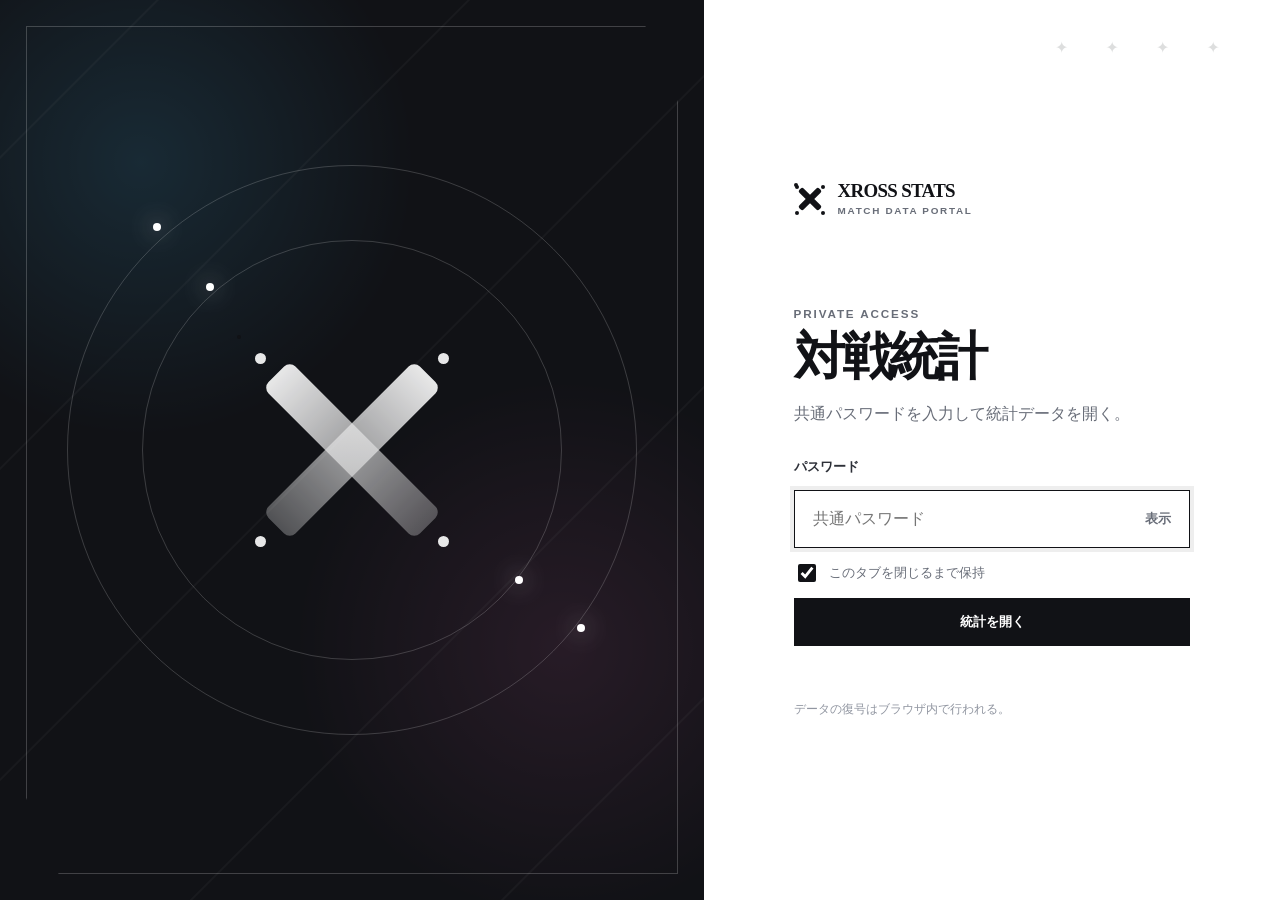
==== commit d9e86d72: "no message" ====
--- a/index.html
+++ b/index.html
@@ -3,13 +3,13 @@
 <head>
   <meta charset="utf-8">
   <meta name="viewport" content="width=device-width, initial-scale=1, viewport-fit=cover">
-  <meta name="theme-color" content="#f4f5fb">
+  <meta name="theme-color" content="#111216">
   <meta name="color-scheme" content="light">
   <meta name="description" content="Xross Stars 対戦統計ダッシュボード">
   <title>Xross Stats</title>
   <link rel="stylesheet" href="styles.css">
 </head>
-<body>
+<body class="is-loading">
   <div class="backdrop" aria-hidden="true">
     <div class="backdrop__mesh"></div>
     <div class="backdrop__flare backdrop__flare--a"></div>
@@ -27,11 +27,11 @@
     <div class="auth__panel">
       <div class="brand-lockup">
         <span class="x-mark"><i></i><i></i></span>
-        <span><strong>XROSS STATS</strong><small>COMPETITIVE DATA PORTAL</small></span>
+        <span><strong>XROSS STATS</strong><small>MATCH DATA PORTAL</small></span>
       </div>
       <p class="kicker">PRIVATE ACCESS</p>
-      <h1 id="authTitle">対戦データを<br>読み解く。</h1>
-      <p class="auth__lead">共通パスワードを入力して、暗号化された統計を開く。</p>
+      <h1 id="authTitle">対戦統計</h1>
+      <p class="auth__lead">共通パスワードを入力して統計データを開く。</p>
       <form id="authForm" class="auth-form" novalidate>
         <label for="passwordInput">パスワード</label>
         <div class="password-control">
@@ -42,9 +42,14 @@
         <button id="unlockButton" class="button button--primary button--wide" type="submit"><span>統計を開く</span><i aria-hidden="true"></i></button>
       </form>
       <p id="authMessage" class="auth-message" role="status" aria-live="polite"></p>
-      <p class="auth__security">復号処理はこのブラウザ内だけで行われる。</p>
+      <p class="auth__security">データの復号はブラウザ内で行われる。</p>
     </div>
   </section>
+
+  <div id="loadingScreen" class="loading-screen" aria-live="polite">
+    <span class="loading-mark"><i></i><i></i></span>
+    <strong>XROSS STATS</strong><small>LOADING MATCH DATA</small>
+  </div>
 
   <div id="app" class="app" hidden>
     <header class="topbar">
@@ -53,11 +58,19 @@
       </button>
       <button class="brand-lockup brand-lockup--button" type="button" data-view="overview" aria-label="概要へ移動">
         <span class="x-mark"><i></i><i></i></span>
-        <span><strong>XROSS STATS</strong><small>COMPETITIVE DATA PORTAL</small></span>
+        <span><strong>XROSS STATS</strong><small>MATCH DATA PORTAL</small></span>
       </button>
+      <nav class="desktop-nav" aria-label="メインメニュー">
+        <button class="nav__item is-active" type="button" data-view="overview"><span>01</span><b>概要</b></button>
+        <button class="nav__item" type="button" data-view="decks"><span>02</span><b>デッキ</b></button>
+        <button class="nav__item" type="button" data-view="cards"><span>03</span><b>カード</b></button>
+        <button class="nav__item" type="button" data-view="tactics"><span>04</span><b>戦術</b></button>
+        <button class="nav__item" type="button" data-view="logs"><span>05</span><b>対戦ログ</b></button>
+      </nav>
       <div class="topbar__context">
-        <div><span>集計期間</span><strong id="topPeriod">—</strong></div>
-        <div><span>最終更新</span><strong id="topUpdated">—</strong></div>
+        <div><span>PERIOD</span><strong id="topPeriod">—</strong></div>
+        <div><span>UPDATED</span><strong id="topUpdated">—</strong></div>
+
         <button id="lockButton" class="icon-button" type="button" aria-label="ロックする" title="ロックする">
           <svg viewBox="0 0 24 24" aria-hidden="true"><path d="M7 11V8a5 5 0 0 1 10 0v3M6 11h12v9H6z"/></svg>
         </button>
@@ -82,7 +95,7 @@
         <div class="hero motion-item">
           <div class="hero__copy">
             <p class="kicker">META OVERVIEW</p>
-            <h2>数字から、<br><em>勝ち筋</em>を見る。</h2>
+            <h2>対戦統計</h2>
             <p id="overviewLead" class="hero__lead"></p>
           </div>
           <div class="hero__signal" aria-hidden="true">
@@ -106,7 +119,7 @@
         </div>
 
         <article class="panel motion-item">
-          <div class="panel__head"><div><p class="kicker">TOP DECKS</p><h3>信頼下限ランキング</h3></div><button class="text-link" type="button" data-jump="decks">一覧を見る</button></div>
+          <div class="panel__head"><div><p class="kicker">TOP DECKS</p><h3>信頼下限ランキング</h3></div><button class="text-link" type="button" data-jump="decks">すべて表示</button></div>
           <div id="overviewDecks" class="top-decks"></div>
         </article>
 
@@ -117,13 +130,13 @@
         </div>
 
         <article class="panel notes-panel motion-item">
-          <div class="panel__head"><div><p class="kicker">DEFINITION</p><h3>集計条件</h3></div></div>
+          <div class="panel__head"><div><p class="kicker">DATA NOTES</p><h3>集計条件</h3></div></div>
           <div id="summaryNotes" class="notes-grid"></div>
         </article>
       </section>
 
       <section class="view" data-view-panel="decks">
-        <div class="page-head motion-item"><div><p class="kicker">DECK ANALYSIS</p><h2>デッキを比較する。</h2><p>構成、勝率、信頼下限をまとめて確認。</p></div><div id="deckCountBadge" class="count-badge"><span>RESULT</span><strong>—</strong></div></div>
+        <div class="page-head motion-item"><div><p class="kicker">DECK ANALYSIS</p><h2>デッキ分析</h2><p>構成・勝率・信頼下限</p></div><div id="deckCountBadge" class="count-badge"><span>RESULT</span><strong>—</strong></div></div>
         <div class="control-bar motion-item">
           <div id="deckModeTabs" class="tabs"><button class="is-active" type="button" data-deck-mode="all">総合</button><button type="button" data-deck-mode="win">勝ち進行</button><button type="button" data-deck-mode="lose">負け進行</button></div>
           <label class="search-control"><svg viewBox="0 0 24 24" aria-hidden="true"><circle cx="11" cy="11" r="7"/><path d="m20 20-4-4"/></svg><input id="deckSearch" type="search" placeholder="リーダー・ACEで検索"></label>
@@ -136,7 +149,7 @@
       </section>
 
       <section class="view" data-view-panel="cards">
-        <div class="page-head motion-item"><div><p class="kicker">CARD PERFORMANCE</p><h2>カードの傾向を見る。</h2><p>採用率と勝率を、カード画像と一緒に比較。</p></div><div id="cardCountBadge" class="count-badge"><span>RESULT</span><strong>—</strong></div></div>
+        <div class="page-head motion-item"><div><p class="kicker">CARD PERFORMANCE</p><h2>カード統計</h2><p>採用率・使用率・勝率</p></div><div id="cardCountBadge" class="count-badge"><span>RESULT</span><strong>—</strong></div></div>
         <div class="control-bar motion-item">
           <div id="cardTypeTabs" class="tabs"></div>
           <label class="search-control"><svg viewBox="0 0 24 24" aria-hidden="true"><circle cx="11" cy="11" r="7"/><path d="m20 20-4-4"/></svg><input id="cardSearch" type="search" placeholder="カード名で検索"></label>
@@ -146,7 +159,7 @@
       </section>
 
       <section class="view" data-view-panel="tactics">
-        <div class="page-head motion-item"><div><p class="kicker">TACTICS ORDER</p><h2>戦術の選ばれ方を見る。</h2><p>デッキごとのタクティクス順と結果を確認。</p></div><div id="tacticDeckCount" class="count-badge"><span>DECKS</span><strong>—</strong></div></div>
+        <div class="page-head motion-item"><div><p class="kicker">TACTICS ORDER</p><h2>戦術構成</h2><p>デッキ別の選択順・結果</p></div><div id="tacticDeckCount" class="count-badge"><span>DECKS</span><strong>—</strong></div></div>
         <div class="control-bar motion-item">
           <label class="search-control search-control--wide"><svg viewBox="0 0 24 24" aria-hidden="true"><circle cx="11" cy="11" r="7"/><path d="m20 20-4-4"/></svg><input id="tacticDeckSearch" list="tacticDeckOptions" placeholder="リーダー・ACEからデッキを検索"><datalist id="tacticDeckOptions"></datalist></label>
           <button id="popularTacticDeck" class="button button--ghost" type="button">最多使用デッキ</button>
@@ -156,7 +169,7 @@
       </section>
 
       <section class="view" data-view-panel="logs">
-        <div class="page-head motion-item"><div><p class="kicker">MATCH RECORDS</p><h2>対戦を振り返る。</h2><p>大会、ユーザー、構成、メモをまとめて検索。</p></div><div id="logCountBadge" class="count-badge"><span>RESULT</span><strong>—</strong></div></div>
+        <div class="page-head motion-item"><div><p class="kicker">MATCH RECORDS</p><h2>対戦ログ</h2><p>大会・ユーザー・構成・メモ</p></div><div id="logCountBadge" class="count-badge"><span>RESULT</span><strong>—</strong></div></div>
         <div class="control-bar motion-item">
           <label class="search-control search-control--wide"><svg viewBox="0 0 24 24" aria-hidden="true"><circle cx="11" cy="11" r="7"/><path d="m20 20-4-4"/></svg><input id="logSearch" type="search" placeholder="大会・ユーザー・カード・メモを検索"></label>
           <label class="select-control"><span>先後</span><select id="logTurn"><option value="">すべて</option><option>先攻</option><option>後攻</option></select></label>
@@ -181,23 +194,14 @@
     <div class="route-transition__curtain route-transition__curtain--back"></div>
     <div class="route-transition__curtain route-transition__curtain--mid"></div>
     <div class="route-transition__curtain route-transition__curtain--front"></div>
-    <div class="route-transition__grid"></div>
-    <div class="route-transition__scan"></div>
+    <div class="route-transition__grid"></div><div class="route-transition__scan"></div>
     <div class="route-transition__cross"><i></i><i></i></div>
-    <div class="route-transition__copy">
-      <span id="routeTransitionIndex">01</span>
-      <div><small>ANALYSIS MODULE</small><strong id="routeTransitionTitle">OVERVIEW</strong><b id="routeTransitionLabel">概要</b></div>
-    </div>
+    <div class="route-transition__copy"><span id="routeTransitionIndex">01</span><div><small>MATCH DATA MODULE</small><strong id="routeTransitionTitle">OVERVIEW</strong><b id="routeTransitionLabel">概要</b></div></div>
     <div class="route-transition__progress"><i></i></div>
   </div>
 
-  <dialog id="modal" class="modal">
-    <button class="modal__scrim" type="button" data-close-modal aria-label="閉じる"></button>
-    <div class="modal__sheet"><button class="modal__close" type="button" data-close-modal aria-label="閉じる">×</button><div id="modalContent"></div></div>
-  </dialog>
+  <dialog id="modal" class="modal"><button class="modal__scrim" type="button" data-close-modal aria-label="閉じる"></button><div class="modal__sheet"><button class="modal__close" type="button" data-close-modal aria-label="閉じる">×</button><div id="modalContent"></div></div></dialog>
   <div id="toast" class="toast" role="status" aria-live="polite"></div>
-
-  <script src="card-map.js"></script>
-  <script src="app.js"></script>
+  <script src="card-map.js"></script><script src="app.js"></script>
 </body>
 </html>
--- a/styles.css
+++ b/styles.css
@@ -1,758 +1,660 @@
+@charset "UTF-8";
+
 :root {
-  --bg: #f4f5fb;
+  --paper: #f7f7f5;
+  --paper-2: #ffffff;
+  --ink: #111216;
+  --ink-2: #2d3038;
+  --muted: #686d78;
+  --muted-2: #9196a1;
+  --line: rgba(17, 18, 22, .14);
+  --line-soft: rgba(17, 18, 22, .075);
   --surface: rgba(255, 255, 255, .88);
-  --surface-solid: #ffffff;
-  --surface-soft: #f8f9fd;
-  --ink: #171a2d;
-  --ink-2: #34394f;
-  --muted: #697087;
-  --muted-2: #9298aa;
-  --line: #e1e4ef;
-  --line-strong: #cfd4e3;
+  --surface-solid: #fff;
+  --surface-soft: rgba(243, 244, 246, .88);
+  --holo-a: #4cc9ff;
+  --holo-b: #7770ff;
+  --holo-c: #ff78c7;
+  --holo-d: #ffd86e;
+  --win: #00855e;
+  --win-soft: #e7f7f1;
+  --lose: #c43b4b;
+  --lose-soft: #fff0f1;
+  --blue: #286be8;
   --cyan: #00a8ef;
-  --cyan-soft: #dff5ff;
   --violet: #6857ef;
-  --violet-soft: #ece9ff;
   --magenta: #ec4b9a;
-  --magenta-soft: #ffe5f2;
-  --blue: #2877e8;
-  --danger: #e44f68;
-  --success: #128a71;
-  --shadow-sm: 0 8px 24px rgba(29, 35, 69, .07);
-  --shadow-md: 0 18px 56px rgba(31, 37, 75, .12);
-  --shadow-lg: 0 30px 90px rgba(28, 34, 73, .18);
+  --shadow-sm: 0 12px 34px rgba(18, 20, 29, .07);
+  --shadow-md: 0 24px 65px rgba(18, 20, 29, .13);
+  --ease: cubic-bezier(.2, .82, .2, 1);
+  --header-h: 76px;
+  --content-max: 1540px;
+  --radius: 18px;
   --radius-sm: 12px;
-  --radius-md: 18px;
-  --radius-lg: 26px;
-  --sidebar: 250px;
-  --topbar: 78px;
-  --ease: cubic-bezier(.22, 1, .36, 1);
+  --card-ratio: 1.4;
 }
 
 * { box-sizing: border-box; }
-html { min-width: 320px; font-size: 17px; scroll-behavior: smooth; }
+html { min-width: 320px; scroll-behavior: smooth; background: var(--paper); }
 body {
   margin: 0;
+  min-width: 320px;
   min-height: 100vh;
   overflow-x: hidden;
   color: var(--ink);
-  background: var(--bg);
-  font-family: Inter, "Noto Sans JP", "Yu Gothic UI", "Yu Gothic", Meiryo, sans-serif;
+  background: var(--paper);
+  font-family: Inter, "Noto Sans JP", "Hiragino Kaku Gothic ProN", "Yu Gothic", Meiryo, system-ui, sans-serif;
+  font-size: 17px;
+  line-height: 1.55;
+  text-rendering: optimizeLegibility;
   -webkit-font-smoothing: antialiased;
-  text-rendering: optimizeLegibility;
-}
+}
+body.is-route-transitioning { overflow: hidden; }
 button, input, select { font: inherit; }
-button { border: 0; }
-button, select { cursor: pointer; }
-svg { width: 1.25rem; height: 1.25rem; fill: none; stroke: currentColor; stroke-width: 1.8; stroke-linecap: round; stroke-linejoin: round; }
+button { border: 0; cursor: pointer; }
+button:focus-visible, input:focus-visible, select:focus-visible, summary:focus-visible {
+  outline: 3px solid rgba(40, 107, 232, .28);
+  outline-offset: 3px;
+}
+svg { width: 21px; height: 21px; fill: none; stroke: currentColor; stroke-width: 1.8; stroke-linecap: round; stroke-linejoin: round; }
 [hidden] { display: none !important; }
-::selection { color: white; background: var(--violet); }
-
-.backdrop { position: fixed; inset: 0; z-index: -2; overflow: hidden; pointer-events: none; }
+
+/* Official-note-inspired foundation: monochrome base, faint holographic layer, repeated stars/X. */
+.backdrop { position: fixed; z-index: -2; inset: 0; overflow: hidden; pointer-events: none; background: var(--paper); }
+.backdrop::before {
+  content: "";
+  position: absolute; inset: 0;
+  opacity: .34;
+  background:
+    linear-gradient(112deg, transparent 0 43%, rgba(255,255,255,.8) 43.3% 43.8%, transparent 44.1% 100%),
+    radial-gradient(circle at 15% 12%, rgba(76,201,255,.09), transparent 28%),
+    radial-gradient(circle at 82% 20%, rgba(255,120,199,.07), transparent 26%),
+    radial-gradient(circle at 66% 88%, rgba(119,112,255,.07), transparent 30%);
+}
 .backdrop__mesh {
   position: absolute; inset: 0;
-  background-image: linear-gradient(rgba(76, 84, 130, .055) 1px, transparent 1px), linear-gradient(90deg, rgba(76, 84, 130, .055) 1px, transparent 1px);
-  background-size: 42px 42px;
-  mask-image: linear-gradient(to bottom, rgba(0,0,0,.72), transparent 88%);
-}
-.backdrop__flare { position: absolute; width: 52vw; aspect-ratio: 1; border-radius: 50%; filter: blur(30px); opacity: .23; animation: drift 15s var(--ease) infinite alternate; }
-.backdrop__flare--a { top: -28vw; right: -14vw; background: radial-gradient(circle, #69d7ff, transparent 65%); }
-.backdrop__flare--b { bottom: -34vw; left: -17vw; background: radial-gradient(circle, #d6a9ff, transparent 68%); animation-delay: -7s; }
-.backdrop__slashes { position: absolute; top: 14%; right: -60px; width: 320px; height: 180px; opacity: .16; transform: rotate(-12deg); background: repeating-linear-gradient(115deg, transparent 0 22px, var(--violet) 23px 25px, transparent 26px 48px); }
-@keyframes drift { to { transform: translate3d(-3vw, 3vw, 0) scale(1.08); } }
-
-/* Shared brand mark */
-.brand-lockup { display: inline-flex; align-items: center; gap: 13px; }
-.brand-lockup strong { display: block; font-size: .92rem; letter-spacing: .11em; line-height: 1.1; }
-.brand-lockup small { display: block; margin-top: 5px; color: var(--muted); font-size: .75rem; font-weight: 700; letter-spacing: .13em; }
-.brand-lockup--button { padding: 0; color: inherit; background: transparent; text-align: left; }
-.x-mark { position: relative; flex: none; width: 34px; height: 34px; transform: skewX(-7deg); }
-.x-mark i { position: absolute; left: 14px; top: 1px; width: 7px; height: 32px; border-radius: 2px; background: linear-gradient(180deg, var(--cyan), var(--violet) 48%, var(--magenta)); box-shadow: 0 4px 15px rgba(104, 87, 239, .28); }
-.x-mark i:first-child { transform: rotate(42deg); }
-.x-mark i:last-child { transform: rotate(-42deg); }
-.x-mark--large { width: 280px; height: 280px; filter: drop-shadow(0 30px 40px rgba(69, 72, 141, .18)); }
-.x-mark--large i { left: 117px; width: 45px; height: 278px; border-radius: 8px; }
-
-.kicker { margin: 0 0 10px; color: var(--violet); font-size: .75rem; font-weight: 900; letter-spacing: .16em; text-transform: uppercase; }
-.button { min-height: 48px; padding: 0 19px; border-radius: 13px; font-size: .88rem; font-weight: 800; transition: transform .25s var(--ease), box-shadow .25s var(--ease), background .25s ease, border-color .25s ease; }
-.button:hover { transform: translateY(-2px); }
-.button:active { transform: translateY(0) scale(.98); }
+  opacity: .18;
+  background-image:
+    linear-gradient(rgba(17,18,22,.06) 1px, transparent 1px),
+    linear-gradient(90deg, rgba(17,18,22,.06) 1px, transparent 1px);
+  background-size: 56px 56px;
+  mask-image: linear-gradient(to bottom, #000, transparent 75%);
+}
+.backdrop__slashes {
+  position: absolute; inset: -20%;
+  opacity: .16;
+  background: repeating-linear-gradient(132deg, transparent 0 104px, rgba(17,18,22,.09) 105px 106px, transparent 107px 210px);
+  transform: rotate(-2deg);
+}
+.backdrop__flare { position: absolute; width: 42vw; aspect-ratio: 1; border-radius: 50%; filter: blur(80px); opacity: .08; }
+.backdrop__flare--a { left: -18vw; top: 10vh; background: var(--holo-a); }
+.backdrop__flare--b { right: -18vw; bottom: -12vh; background: var(--holo-c); }
+
+/* Small X / four-star emblem */
+.x-mark { position: relative; display: inline-block; flex: none; width: 32px; height: 32px; }
+.x-mark i { position: absolute; left: 13px; top: 2px; width: 6px; height: 28px; border-radius: 2px; transform-origin: center; background: var(--ink); }
+.x-mark i:first-child { transform: rotate(45deg); }
+.x-mark i:last-child { transform: rotate(-45deg); }
+.x-mark::before, .x-mark::after { content: ""; position: absolute; width: 4px; height: 4px; border-radius: 50%; background: var(--ink); }
+.x-mark::before { left: 1px; top: 2px; box-shadow: 26px 0 0 var(--ink), 0 26px 0 var(--ink), 26px 26px 0 var(--ink); }
+.x-mark--large { width: 230px; height: 230px; opacity: .9; }
+.x-mark--large i { left: 96px; top: 8px; width: 38px; height: 214px; border-radius: 8px; background: linear-gradient(180deg, #fff, rgba(255,255,255,.3)); }
+.x-mark--large::before { left: 18px; top: 18px; width: 11px; height: 11px; background: #fff; box-shadow: 183px 0 0 #fff, 0 183px 0 #fff, 183px 183px 0 #fff; }
+
+.brand-lockup { display: inline-flex; align-items: center; gap: 12px; color: var(--ink); }
+.brand-lockup > span:last-child { display: grid; line-height: 1; text-align: left; }
+.brand-lockup strong {
+  font-family: "Palatino Linotype", Palatino, Georgia, serif;
+  font-size: 1.18rem;
+  font-weight: 700;
+  letter-spacing: -.035em;
+}
+.brand-lockup small { margin-top: 5px; color: var(--muted); font-family: "Arial Narrow", Arial, sans-serif; font-size: .62rem; font-weight: 800; letter-spacing: .17em; }
+.brand-lockup--button { padding: 0; background: transparent; }
+
+.kicker { margin: 0 0 7px; color: var(--muted); font-family: "Arial Narrow", Arial, sans-serif; font-size: .73rem; font-weight: 900; letter-spacing: .16em; text-transform: uppercase; }
+
+/* Password */
+.auth { position: fixed; z-index: 200; inset: 0; display: grid; grid-template-columns: minmax(340px, 1.1fr) minmax(420px, .9fr); min-height: 100dvh; background: #fff; }
+.auth__visual { position: relative; display: grid; place-items: center; overflow: hidden; color: #fff; background: #111216; }
+.auth__visual::before {
+  content: ""; position: absolute; inset: 0; opacity: .38;
+  background:
+    repeating-linear-gradient(135deg, transparent 0 110px, rgba(255,255,255,.09) 111px 112px, transparent 113px 220px),
+    radial-gradient(circle at 20% 18%, rgba(76,201,255,.35), transparent 30%),
+    radial-gradient(circle at 80% 72%, rgba(255,120,199,.25), transparent 32%);
+}
+.auth__visual::after { content: ""; position: absolute; inset: 26px; border: 1px solid rgba(255,255,255,.2); clip-path: polygon(0 0, 95% 0, 100% 9%, 100% 100%, 5% 100%, 0 91%); }
+.auth__orbit { position: absolute; width: 420px; aspect-ratio: 1; border: 1px solid rgba(255,255,255,.18); border-radius: 50%; animation: orbitSpin 18s linear infinite; }
+.auth__orbit--two { width: 570px; animation-direction: reverse; animation-duration: 25s; }
+.auth__orbit::before, .auth__orbit::after { content: ""; position: absolute; width: 8px; height: 8px; border-radius: 50%; background: #fff; box-shadow: 0 0 24px rgba(255,255,255,.8); }
+.auth__orbit::before { left: 15%; top: 10%; }.auth__orbit::after { right: 9%; bottom: 18%; }
+.auth__scan { position: absolute; inset: 0; background: linear-gradient(110deg, transparent 42%, rgba(255,255,255,.11) 50%, transparent 58%); transform: translateX(-100%); animation: authScan 4.5s ease-in-out infinite; }
+.auth__panel { position: relative; display: flex; flex-direction: column; justify-content: center; padding: clamp(48px, 7vw, 112px); background: rgba(255,255,255,.96); }
+.auth__panel::after { content: "✦  ✦  ✦  ✦"; position: absolute; right: 44px; top: 36px; color: rgba(17,18,22,.14); font-size: 1rem; letter-spacing: 1em; }
+.auth__panel > .brand-lockup { margin-bottom: clamp(64px, 10vh, 118px); }
+.auth h1 { margin: 0; font-family: "Palatino Linotype", Palatino, "Yu Mincho", serif; font-size: clamp(2.6rem, 4vw, 4.2rem); font-weight: 600; line-height: 1; letter-spacing: -.06em; }
+.auth__lead { margin: 20px 0 30px; color: var(--muted); font-size: 1rem; }
+.auth-form { display: grid; gap: 13px; max-width: 510px; }
+.auth-form > label:first-child { color: var(--ink-2); font-size: .83rem; font-weight: 800; }
+.password-control { display: grid; grid-template-columns: 1fr auto; min-height: 58px; border: 1px solid var(--line); background: #fff; transition: .2s ease; }
+.password-control:focus-within { border-color: var(--ink); box-shadow: 0 0 0 4px rgba(17,18,22,.07); }
+.password-control input { min-width: 0; padding: 0 18px; border: 0; outline: 0; color: var(--ink); background: transparent; font-size: 1rem; }
+.password-control button { padding: 0 18px; color: var(--muted); background: transparent; font-size: .83rem; font-weight: 800; }
+.remember-control { display: inline-flex; align-items: center; gap: 10px; width: fit-content; color: var(--muted); font-size: .83rem; }
+.remember-control input { width: 18px; height: 18px; accent-color: var(--ink); }
+.auth-message { min-height: 1.5em; margin: 15px 0 0; color: var(--lose); font-size: .86rem; }
+.auth-message.is-info { color: var(--muted); }
+.auth__security { margin: 18px 0 0; color: var(--muted-2); font-size: .75rem; }
+body.is-unlocked .auth { display: none; }
+
+/* Header */
+.app { min-height: 100vh; }
+.topbar { position: fixed; z-index: 100; inset: 0 0 auto; height: var(--header-h); display: grid; grid-template-columns: auto minmax(520px, 1fr) auto; align-items: center; gap: 32px; padding: 0 clamp(20px, 3vw, 52px); border-bottom: 1px solid var(--line); background: rgba(250,250,248,.9); backdrop-filter: blur(22px) saturate(1.1); }
+.topbar::after { content: ""; position: absolute; left: 0; bottom: -1px; width: 31%; height: 2px; background: linear-gradient(90deg, transparent, var(--holo-a), var(--holo-b), var(--holo-c), transparent); opacity: .7; }
+.topbar__menu { display: none !important; }
+.desktop-nav { justify-self: center; display: flex; align-items: stretch; height: 100%; }
+.desktop-nav .nav__item { position: relative; display: flex; align-items: center; gap: 8px; min-width: 104px; padding: 0 16px; color: var(--muted); background: transparent; font-size: .88rem; }
+.desktop-nav .nav__item span { color: var(--muted-2); font-family: "Arial Narrow", Arial, sans-serif; font-size: .66rem; font-weight: 900; letter-spacing: .1em; }
+.desktop-nav .nav__item b { font-weight: 750; white-space: nowrap; }
+.desktop-nav .nav__item::after { content: ""; position: absolute; left: 18px; right: 18px; bottom: 0; height: 3px; background: var(--ink); transform: scaleX(0); transform-origin: center; transition: transform .25s var(--ease); }
+.desktop-nav .nav__item:hover, .desktop-nav .nav__item.is-active { color: var(--ink); }
+.desktop-nav .nav__item.is-active::after { transform: scaleX(1); }
+.topbar__context { display: flex; align-items: center; gap: 20px; }
+.topbar__context > div { display: grid; min-width: 118px; }
+.topbar__context span { color: var(--muted-2); font-family: "Arial Narrow", Arial, sans-serif; font-size: .62rem; font-weight: 900; letter-spacing: .13em; }
+.topbar__context strong { margin-top: 3px; overflow: hidden; color: var(--ink-2); font-size: .72rem; font-weight: 700; text-overflow: ellipsis; white-space: nowrap; }
+.icon-button { display: grid; place-items: center; width: 42px; height: 42px; padding: 0; border: 1px solid var(--line); border-radius: 50%; color: var(--ink); background: rgba(255,255,255,.72); transition: .2s ease; }
+.icon-button:hover { background: #fff; box-shadow: var(--shadow-sm); }
+
+.sidebar, .sidebar-scrim { display: none !important; }
+.mobile-nav { display: none; }
+.main { width: min(100%, var(--content-max)); margin: 0 auto; padding: calc(var(--header-h) + 42px) clamp(22px, 4vw, 70px) 80px; }
+.view { display: none; min-width: 0; }
+.view.is-active { display: block; }
+
+/* Hero */
+.hero { position: relative; display: grid; grid-template-columns: minmax(0, 1fr) 320px; align-items: center; min-height: 300px; padding: 46px 52px; overflow: hidden; color: #fff; background: #111216; clip-path: polygon(0 0, calc(100% - 34px) 0, 100% 34px, 100% 100%, 24px 100%, 0 calc(100% - 24px)); }
+.hero::before {
+  content: ""; position: absolute; inset: 0; opacity: .72;
+  background:
+    repeating-linear-gradient(134deg, transparent 0 126px, rgba(255,255,255,.08) 127px 128px, transparent 129px 254px),
+    radial-gradient(circle at 12% 18%, rgba(76,201,255,.2), transparent 31%),
+    radial-gradient(circle at 87% 75%, rgba(255,120,199,.17), transparent 32%);
+}
+.hero::after { content: "✦"; position: absolute; left: 58%; top: 22%; color: rgba(255,255,255,.12); font-size: 11rem; line-height: 1; transform: rotate(20deg); }
+.hero__copy, .hero__signal { position: relative; z-index: 1; }
+.hero .kicker { color: rgba(255,255,255,.62); }
+.hero h2 { margin: 0; font-family: "Palatino Linotype", Palatino, "Yu Mincho", serif; font-size: clamp(2.6rem, 4.8vw, 5rem); font-weight: 600; line-height: .95; letter-spacing: -.065em; }
+.hero__lead { margin: 22px 0 0; color: rgba(255,255,255,.72); font-family: "Arial Narrow", Arial, sans-serif; font-size: .82rem; font-weight: 800; letter-spacing: .1em; }
+.hero__signal { display: grid; place-items: center; min-height: 210px; }
+.signal-ring { position: relative; display: grid; place-content: center; width: 190px; height: 190px; border: 1px solid rgba(255,255,255,.28); border-radius: 50%; text-align: center; }
+.signal-ring::before, .signal-ring::after { content: ""; position: absolute; border-radius: 50%; }
+.signal-ring::before { inset: 13px; border: 1px solid rgba(255,255,255,.12); }
+.signal-ring::after { inset: -8px; border: 2px solid transparent; border-top-color: var(--holo-a); border-right-color: var(--holo-c); animation: ringSpin 9s linear infinite; }
+.signal-ring span { font-size: 3.25rem; font-weight: 850; line-height: 1; letter-spacing: -.08em; }
+.signal-ring small { margin-top: 8px; color: rgba(255,255,255,.58); font-size: .63rem; font-weight: 900; letter-spacing: .14em; }
+.signal-lines { position: absolute; width: 260px; height: 260px; animation: ringSpin 24s linear infinite reverse; }
+.signal-lines i { position: absolute; left: 50%; top: 0; width: 1px; height: 30px; background: rgba(255,255,255,.22); transform-origin: 50% 130px; }
+.signal-lines i:nth-child(2){transform:rotate(72deg)}.signal-lines i:nth-child(3){transform:rotate(144deg)}.signal-lines i:nth-child(4){transform:rotate(216deg)}.signal-lines i:nth-child(5){transform:rotate(288deg)}
+
+/* Page heading */
+.page-head { display: flex; justify-content: space-between; align-items: end; gap: 24px; margin-bottom: 24px; padding: 8px 0 22px; border-bottom: 1px solid var(--line); }
+.page-head h2 { margin: 0; font-family: "Palatino Linotype", Palatino, "Yu Mincho", serif; font-size: clamp(2rem, 3vw, 3.15rem); font-weight: 600; line-height: 1; letter-spacing: -.055em; }
+.page-head p:last-child { margin: 10px 0 0; color: var(--muted); font-size: .92rem; }
+.count-badge { flex: none; min-width: 116px; padding: 12px 16px; border-left: 1px solid var(--line); text-align: right; }
+.count-badge span { display: block; color: var(--muted-2); font-size: .68rem; font-weight: 900; letter-spacing: .12em; }
+.count-badge strong { display: block; margin-top: 2px; font-size: 2rem; line-height: 1; letter-spacing: -.06em; }
+
+/* Shared panels */
+.panel { position: relative; padding: 28px; border: 1px solid var(--line); background: var(--surface); box-shadow: var(--shadow-sm); backdrop-filter: blur(16px); overflow: hidden; }
+.panel::before { content: ""; position: absolute; left: -1px; top: -1px; width: 82px; height: 3px; background: linear-gradient(90deg, var(--holo-a), var(--holo-b), var(--holo-c)); }
+.panel::after { content: "✦"; position: absolute; right: -18px; bottom: -38px; color: rgba(17,18,22,.035); font-size: 8rem; line-height: 1; }
+.panel--tall { min-height: 380px; }
+.panel__head { position: relative; z-index: 1; display: flex; justify-content: space-between; gap: 18px; margin-bottom: 23px; }
+.panel__head h3 { margin: 0; font-size: 1.35rem; line-height: 1.25; letter-spacing: -.035em; }
+.panel__meta { color: var(--muted-2); font-size: .68rem; font-weight: 900; letter-spacing: .13em; white-space: nowrap; }
+.layout-two { display: grid; grid-template-columns: repeat(2, minmax(0, 1fr)); gap: 20px; margin: 20px 0; }
+.layout-three { display: grid; grid-template-columns: repeat(3, minmax(0, 1fr)); gap: 20px; margin: 20px 0; }
+
+/* KPIs */
+.kpi-grid { display: grid; grid-template-columns: repeat(4, minmax(0, 1fr)); gap: 12px; margin-top: 18px; }
+.kpi-card { position: relative; min-height: 158px; padding: 22px; border-top: 1px solid var(--line); border-bottom: 1px solid var(--line); background: rgba(255,255,255,.62); overflow: hidden; transition: transform .28s var(--ease), background .28s ease; }
+.kpi-card + .kpi-card { border-left: 1px solid var(--line); }
+.kpi-card:hover { transform: translateY(-4px); background: #fff; }
+.kpi-card::after { content: "✦"; position: absolute; right: 12px; bottom: -17px; color: var(--kpi-color, var(--holo-b)); font-size: 5.6rem; opacity: .08; }
+.kpi-card__index { display: flex; justify-content: space-between; color: var(--muted-2); font-size: .68rem; font-weight: 900; letter-spacing: .11em; }
+.kpi-card__value { display: block; margin-top: 19px; font-size: clamp(2.5rem, 3.5vw, 3.7rem); line-height: .9; letter-spacing: -.075em; }
+.kpi-card__value small { margin-left: 5px; color: var(--muted); font-size: .78rem; font-weight: 700; letter-spacing: 0; }
+.kpi-card__sub { display: block; margin-top: 14px; color: var(--muted); font-size: .78rem; }
+.insight-strip { position: relative; display: flex; justify-content: space-between; align-items: center; gap: 18px; margin: 16px 0 20px; padding: 16px 20px; overflow: hidden; color: #fff; background: #111216; }
+.insight-strip::after { content: ""; position: absolute; right: -25%; top: -160%; width: 70%; height: 420%; background: linear-gradient(90deg, transparent, rgba(76,201,255,.18), rgba(119,112,255,.16), rgba(255,120,199,.16), transparent); transform: rotate(22deg); }
+.insight-strip > * { position: relative; z-index: 1; }
+.insight-strip > div span { display: block; color: rgba(255,255,255,.55); font-size: .65rem; font-weight: 900; letter-spacing: .13em; }
+.insight-strip > div strong { font-size: 1.55rem; }
+.insight-strip small { font-size: .72rem; }
+.insight-strip > p { display: flex; align-items: center; gap: 12px; margin: 0; color: rgba(255,255,255,.84); font-size: .88rem; }
+.insight-strip > p i { width: 36px; height: 1px; background: rgba(255,255,255,.3); }
+
+/* Charts */
+.turn-chart { display: grid; gap: 28px; padding-top: 8px; }
+.turn-row { display: grid; grid-template-columns: 82px minmax(0, 1fr) 98px; align-items: center; gap: 16px; }
+.turn-row__label strong { display: block; font-size: 1.08rem; }
+.turn-row__label small { display: block; margin-top: 3px; color: var(--muted); font-size: .74rem; }
+.rate-bar { position: relative; height: 15px; overflow: hidden; background: #e7e8e9; }
+.rate-bar i { display: block; width: 0; height: 100%; background: var(--bar-gradient, linear-gradient(90deg, #17181c, #717783)); transition: width 1s var(--ease); }
+.turn-row__rate { text-align: right; font-size: 1.7rem; font-weight: 850; letter-spacing: -.055em; }
+.turn-delta { display: flex; justify-content: space-between; padding: 14px 0; border-top: 1px solid var(--line); color: var(--muted); font-size: .82rem; }
+.turn-delta strong { color: var(--ink); font-size: 1rem; }
+.flow-chart { display: grid; gap: 12px; }
+.flow-card { position: relative; padding: 18px 18px 18px 22px; border-left: 4px solid var(--flow-color); background: var(--surface-soft); overflow: hidden; }
+.flow-card::after { content: "✦"; position: absolute; right: 9px; top: -18px; color: var(--flow-color); font-size: 5.2rem; opacity: .08; }
+.flow-card__head { position: relative; z-index: 1; display: flex; justify-content: space-between; align-items: end; gap: 12px; }
+.flow-card__head h4 { margin: 0; font-size: 1.04rem; }
+.flow-card__head strong { font-size: 2rem; line-height: 1; letter-spacing: -.06em; }
+.flow-card__meta { position: relative; z-index: 1; display: flex; gap: 16px; margin-top: 10px; color: var(--muted); font-size: .76rem; }
+.flow-card .rate-bar { margin-top: 13px; height: 8px; }
+
+/* Top decks */
+.top-decks { display: grid; }
+.top-deck { display: grid; grid-template-columns: 54px minmax(0, 1fr) auto; align-items: center; gap: 18px; min-height: 88px; padding: 12px 4px; border-bottom: 1px solid var(--line-soft); color: var(--ink); background: transparent; text-align: left; transition: padding .25s var(--ease), background .25s ease; }
+.top-deck:last-child { border-bottom: 0; }
+.top-deck:hover { padding-inline: 12px; background: rgba(17,18,22,.035); }
+.top-deck__rank { display: grid; place-items: center; width: 48px; height: 48px; border: 1px solid var(--ink); font-size: .95rem; font-weight: 900; }
+.top-deck__copy { min-width: 0; }
+.top-deck__copy strong { display: block; overflow: hidden; font-size: .98rem; text-overflow: ellipsis; white-space: nowrap; }
+.top-deck__copy small { display: block; margin-top: 5px; overflow: hidden; color: var(--muted); font-size: .78rem; text-overflow: ellipsis; white-space: nowrap; }
+.top-deck__metrics { display: flex; gap: 30px; text-align: right; }
+.top-deck__metrics > span > span { display: block; color: var(--muted-2); font-size: .68rem; font-weight: 800; }
+.top-deck__metrics strong { display: block; margin-top: 3px; font-size: 1.15rem; }
+
+/* Card art and lineups */
+.card-art { position: relative; display: block; flex: none; width: 66px; height: 92px; overflow: hidden; border: 1px solid rgba(17,18,22,.18); border-radius: 5px; background: #e9eaec; box-shadow: 0 8px 20px rgba(17,18,22,.14); }
+.card-art--xs { width: 46px; height: 64px; }
+.card-art--sm { width: 76px; height: 106px; }
+.card-art--lg { width: 120px; height: 168px; }
+.card-art img { position: absolute; inset: 0; width: 100%; height: 100%; object-fit: cover; opacity: 0; transform: scale(1.04); transition: opacity .35s ease, transform .55s var(--ease); }
+.card-art.has-image img { opacity: 1; transform: scale(1); }
+.card-art__fallback { position: absolute; inset: 0; display: flex; flex-direction: column; justify-content: space-between; padding: 7px; color: #fff; background: #22242a; }
+.card-art__fallback::before { content: ""; position: absolute; inset: 0; opacity: .45; background: linear-gradient(135deg, transparent 35%, rgba(76,201,255,.35) 48%, rgba(119,112,255,.35) 55%, rgba(255,120,199,.3) 64%, transparent 76%); }
+.card-art__fallback b, .card-art__fallback span { position: relative; z-index: 1; }
+.card-art__fallback b { font-size: .55rem; letter-spacing: .08em; }
+.card-art__fallback span { overflow: hidden; font-size: .62rem; font-weight: 850; line-height: 1.25; display: -webkit-box; -webkit-line-clamp: 3; -webkit-box-orient: vertical; }
+.card-art.has-image .card-art__fallback { opacity: 0; }
+.lineup-card { min-width: 0; display: grid; justify-items: center; gap: 7px; }
+.lineup-card .card-art { width: 100%; height: auto; aspect-ratio: 5 / 7; }
+.lineup-card b { width: 100%; overflow: hidden; font-size: .72rem; font-weight: 750; line-height: 1.25; text-align: center; text-overflow: ellipsis; white-space: nowrap; }
+.lineup-card--compact b { font-size: .66rem; }
+.card-chip { display: inline-flex; align-items: center; gap: 8px; min-width: 0; padding: 5px 9px 5px 5px; border: 1px solid var(--line); background: #fff; }
+.card-chip > span:last-child { min-width: 0; overflow: hidden; font-size: .78rem; font-weight: 750; line-height: 1.25; text-overflow: ellipsis; white-space: nowrap; }
+.card-chip--ace { border-color: rgba(119,112,255,.25); background: linear-gradient(110deg, rgba(76,201,255,.07), rgba(119,112,255,.07), rgba(255,120,199,.06)); }
+
+/* Spotlight */
+.pick-panel { min-height: 330px; }
+.spotlight { display: grid; grid-template-columns: 120px minmax(0, 1fr); gap: 18px; align-items: center; }
+.spotlight__art .card-art { width: 120px; height: 168px; }
+.spotlight__copy h4 { margin: 0; font-size: 1.18rem; line-height: 1.35; }
+.spotlight__copy > p { margin: 6px 0 17px; color: var(--muted); font-size: .76rem; }
+.spotlight__metric { display: flex; justify-content: space-between; padding: 9px 0; border-top: 1px solid var(--line-soft); }
+.spotlight__metric span { color: var(--muted); font-size: .76rem; }
+.spotlight__metric strong { font-size: 1.05rem; }
+.spotlight__others { display: grid; gap: 8px; margin-top: 18px; padding-top: 14px; border-top: 1px solid var(--line); }
+.spotlight__other { display: flex; justify-content: space-between; gap: 12px; font-size: .75rem; }
+.spotlight__other b { overflow: hidden; text-overflow: ellipsis; white-space: nowrap; }
+.spotlight__other span { color: var(--muted); }
+.notes-grid { display: grid; grid-template-columns: repeat(5, minmax(0, 1fr)); gap: 1px; background: var(--line); }
+.note { min-width: 0; padding: 16px; background: #fff; }
+.note b { display: block; font-size: .75rem; }
+.note p { margin: 8px 0 0; color: var(--muted); font-size: .76rem; line-height: 1.65; }
+
+/* Controls */
+.control-bar { display: flex; flex-wrap: wrap; align-items: end; gap: 10px; margin-bottom: 20px; padding: 12px; border: 1px solid var(--line); background: rgba(255,255,255,.72); backdrop-filter: blur(18px); }
+.tabs { display: inline-flex; gap: 1px; padding: 3px; background: #e8e9eb; }
+.tabs button { min-height: 44px; padding: 0 16px; color: var(--muted); background: transparent; font-size: .84rem; font-weight: 800; white-space: nowrap; }
+.tabs button.is-active { color: #fff; background: #111216; }
+.search-control { flex: 1 1 270px; min-width: 220px; display: flex; align-items: center; gap: 10px; min-height: 50px; padding: 0 14px; border: 1px solid var(--line); background: #fff; }
+.search-control--wide { flex-basis: 400px; }
+.search-control svg { flex: none; color: var(--muted-2); }
+.search-control input { width: 100%; min-width: 0; border: 0; outline: 0; color: var(--ink); background: transparent; font-size: .92rem; }
+.select-control { flex: 0 1 165px; display: grid; gap: 5px; }
+.select-control > span { color: var(--muted); font-size: .7rem; font-weight: 800; }
+.select-control input, .select-control select { width: 100%; min-height: 50px; padding: 0 13px; border: 1px solid var(--line); border-radius: 0; outline: 0; color: var(--ink); background: #fff; font-size: .88rem; }
+.button { min-height: 48px; padding: 0 18px; border: 1px solid var(--ink); color: var(--ink); background: #fff; font-size: .84rem; font-weight: 850; transition: .2s ease; }
+.button:hover { transform: translateY(-2px); box-shadow: var(--shadow-sm); }
+.button--primary, .button--dark { color: #fff; background: #111216; }
 .button--wide { width: 100%; }
-.button--primary { position: relative; overflow: hidden; color: white; background: linear-gradient(110deg, var(--violet), #746cf8 52%, var(--cyan)); box-shadow: 0 14px 34px rgba(93, 81, 225, .28); }
-.button--primary::before { content: ""; position: absolute; inset: 0; transform: translateX(-110%); background: linear-gradient(100deg, transparent, rgba(255,255,255,.35), transparent); transition: transform .65s var(--ease); }
-.button--primary:hover::before { transform: translateX(110%); }
-.button--primary.is-loading span { opacity: 0; }
-.button--primary i { display: none; position: absolute; left: 50%; top: 50%; width: 20px; height: 20px; margin: -10px; border: 2px solid rgba(255,255,255,.35); border-top-color: white; border-radius: 50%; animation: spin .75s linear infinite; }
-.button--primary.is-loading i { display: block; }
-.button--dark { color: white; background: var(--ink); box-shadow: var(--shadow-sm); }
-.button--ghost { color: var(--ink-2); border: 1px solid var(--line-strong); background: white; }
-.button:disabled { cursor: not-allowed; opacity: .45; transform: none; box-shadow: none; }
-@keyframes spin { to { transform: rotate(360deg); } }
-.icon-button { display: inline-grid; place-items: center; width: 44px; height: 44px; padding: 0; border: 1px solid var(--line); border-radius: 13px; color: var(--ink-2); background: rgba(255,255,255,.75); transition: .23s ease; }
-.icon-button:hover { color: var(--violet); border-color: #c6c0fb; background: white; transform: translateY(-1px); }
-.text-link { position: relative; padding: 6px 0; color: var(--violet); background: transparent; font-size: .86rem; font-weight: 800; }
-.text-link::after { content: "→"; margin-left: 8px; transition: margin .2s ease; }
-.text-link:hover::after { margin-left: 13px; }
-
-/* Auth */
-.auth { min-height: 100vh; display: grid; grid-template-columns: minmax(340px, 1.08fr) minmax(430px, .92fr); }
-.auth__visual { position: relative; display: grid; place-items: center; overflow: hidden; background: linear-gradient(145deg, #f2f5ff, #e6e9fa 45%, #f8ecf7); border-right: 1px solid rgba(104,87,239,.11); }
-.auth__visual::before { content: ""; position: absolute; inset: 8%; border: 1px solid rgba(104,87,239,.13); clip-path: polygon(0 0, 92% 0, 100% 16%, 100% 100%, 8% 100%, 0 84%); }
-.auth__visual::after { content: "XROSS / DATA / SIGNAL"; position: absolute; left: 6%; bottom: 6%; color: rgba(41,46,83,.35); font-size: .77rem; font-weight: 900; letter-spacing: .28em; writing-mode: vertical-rl; }
-.auth__orbit { position: absolute; border: 1px solid rgba(104,87,239,.16); border-radius: 50%; animation: orbit 18s linear infinite; }
-.auth__orbit--one { width: 410px; height: 410px; }
-.auth__orbit--two { width: 560px; height: 560px; animation-direction: reverse; animation-duration: 27s; }
-.auth__orbit::before { content: ""; position: absolute; top: 14%; left: 8%; width: 9px; height: 9px; border-radius: 50%; background: var(--cyan); box-shadow: 0 0 22px var(--cyan); }
-.auth__scan { position: absolute; inset: 0; background: linear-gradient(180deg, transparent 45%, rgba(255,255,255,.48) 50%, transparent 55%); animation: scan 5.5s ease-in-out infinite; }
-@keyframes orbit { to { transform: rotate(360deg); } }
-@keyframes scan { 0%, 100% { transform: translateY(-70%); opacity: 0; } 35%, 65% { opacity: .9; } 50% { transform: translateY(70%); } }
-.auth__panel { display: flex; flex-direction: column; justify-content: center; width: min(560px, 100%); padding: clamp(42px, 8vw, 110px); background: rgba(255,255,255,.78); backdrop-filter: blur(18px); }
-.auth__panel > .brand-lockup { margin-bottom: clamp(60px, 9vh, 100px); }
-.auth h1 { margin: 0; font-size: clamp(3rem, 5.3vw, 5.6rem); line-height: .98; letter-spacing: -.075em; }
-.auth h1::after { content: ""; display: block; width: 82px; height: 7px; margin-top: 28px; border-radius: 99px; background: linear-gradient(90deg, var(--cyan), var(--violet), var(--magenta)); }
-.auth__lead { max-width: 470px; margin: 26px 0 38px; color: var(--muted); font-size: 1.02rem; line-height: 1.85; }
-.auth-form > label:first-child { display: block; margin-bottom: 9px; color: var(--ink-2); font-size: .8rem; font-weight: 800; }
-.password-control { display: flex; align-items: center; min-height: 58px; border: 1px solid var(--line-strong); border-radius: 15px; background: white; box-shadow: 0 8px 22px rgba(40,47,86,.05); transition: .22s ease; }
-.password-control:focus-within { border-color: var(--violet); box-shadow: 0 0 0 4px rgba(104,87,239,.11), 0 12px 28px rgba(40,47,86,.08); }
-.password-control input { flex: 1; min-width: 0; padding: 0 18px; border: 0; outline: 0; color: var(--ink); background: transparent; font-size: 1rem; }
-.password-control button { align-self: stretch; padding: 0 18px; color: var(--violet); background: transparent; font-size: .8rem; font-weight: 800; }
-.remember-control { display: flex; align-items: center; gap: 9px; margin: 14px 0 26px; color: var(--muted); font-size: .8rem; }
-.remember-control input { width: 18px; height: 18px; accent-color: var(--violet); }
-.auth-message { min-height: 25px; margin: 15px 0 0; color: var(--danger); font-size: .84rem; font-weight: 700; }
-.auth-message.is-info { color: var(--violet); }
-.auth__security { margin: 22px 0 0; color: var(--muted-2); font-size: .75rem; line-height: 1.6; }
-
-/* Application shell */
-.app { min-height: 100vh; }
-.topbar { position: fixed; z-index: 80; inset: 0 0 auto 0; height: var(--topbar); display: flex; align-items: center; gap: 24px; padding: 0 28px; border-bottom: 1px solid rgba(215,219,233,.9); background: rgba(248,249,253,.83); backdrop-filter: blur(20px) saturate(1.2); }
-.topbar__menu { display: none; }
-.topbar__context { margin-left: auto; display: flex; align-items: center; gap: 28px; }
-.topbar__context > div { min-width: 120px; }
-.topbar__context span { display: block; color: var(--muted-2); font-size: .75rem; font-weight: 800; letter-spacing: .1em; }
-.topbar__context strong { display: block; margin-top: 4px; color: var(--ink-2); font-size: .79rem; }
-.sidebar { position: fixed; z-index: 70; left: 0; top: var(--topbar); bottom: 0; width: var(--sidebar); display: flex; flex-direction: column; padding: 28px 20px 24px; border-right: 1px solid var(--line); background: rgba(247,248,252,.76); backdrop-filter: blur(18px); }
-.sidebar__head { display: flex; justify-content: space-between; align-items: center; padding: 0 10px 18px; color: var(--muted-2); font-size: .75rem; font-weight: 900; letter-spacing: .18em; }
-.sidebar__head .icon-button { display: none; }
-.nav { display: grid; gap: 8px; }
-.nav__item { position: relative; display: grid; grid-template-columns: 38px 1fr; align-items: center; gap: 10px; width: 100%; min-height: 64px; padding: 8px 13px; border-radius: 15px; color: var(--muted); background: transparent; text-align: left; overflow: hidden; transition: color .24s ease, background .24s ease, transform .24s var(--ease); }
-.nav__item::after { content: ""; position: absolute; right: -28px; width: 46px; height: 70px; transform: skewX(-24deg); background: linear-gradient(180deg, var(--cyan), var(--violet)); opacity: 0; transition: .28s ease; }
-.nav__item:hover { color: var(--ink); background: rgba(255,255,255,.72); transform: translateX(3px); }
-.nav__item.is-active { color: var(--ink); background: white; box-shadow: var(--shadow-sm); }
-.nav__item.is-active::after { opacity: 1; }
-.nav__number { color: var(--violet); font-size: .77rem; font-weight: 900; letter-spacing: .08em; }
-.nav__item b { display: block; font-size: .92rem; }
-.nav__item small { display: block; margin-top: 4px; color: var(--muted-2); font-size: .75rem; font-weight: 700; letter-spacing: .05em; }
-.sidebar__status { margin-top: auto; display: flex; align-items: center; gap: 11px; padding: 14px; border: 1px solid var(--line); border-radius: 15px; background: rgba(255,255,255,.65); }
-.sidebar__status > i { width: 9px; height: 9px; border-radius: 50%; background: var(--cyan); box-shadow: 0 0 0 5px rgba(0,168,239,.12), 0 0 16px rgba(0,168,239,.55); animation: pulse 2.2s ease-in-out infinite; }
-.sidebar__status b, .sidebar__status small { display: block; }
-.sidebar__status b { font-size: .75rem; letter-spacing: .11em; }
-.sidebar__status small { margin-top: 4px; color: var(--muted); font-size: .74rem; }
-@keyframes pulse { 50% { transform: scale(.8); opacity: .65; } }
-.sidebar-scrim { display: none; }
-.main { width: calc(100% - var(--sidebar)); min-height: 100vh; margin-left: var(--sidebar); padding: calc(var(--topbar) + 44px) clamp(26px, 4.4vw, 72px) 90px; }
-.view { display: none; width: min(1500px, 100%); margin: 0 auto; }
-.view.is-active { display: block; }
-
-/* Page sections */
-.hero { position: relative; min-height: 340px; display: grid; grid-template-columns: minmax(0, 1.25fr) minmax(280px, .75fr); align-items: center; gap: 40px; padding: clamp(36px, 5vw, 72px); margin-bottom: 26px; overflow: hidden; border: 1px solid rgba(213,217,233,.9); border-radius: var(--radius-lg); background: linear-gradient(118deg, rgba(255,255,255,.97), rgba(246,247,253,.94)); box-shadow: var(--shadow-md); clip-path: polygon(0 0, calc(100% - 30px) 0, 100% 30px, 100% 100%, 30px 100%, 0 calc(100% - 30px)); }
-.hero::before { content: ""; position: absolute; right: -7%; top: -36%; width: 58%; aspect-ratio: 1; border-radius: 50%; background: conic-gradient(from 180deg, rgba(0,168,239,.20), rgba(104,87,239,.24), rgba(236,75,154,.14), rgba(0,168,239,.20)); filter: blur(10px); opacity: .72; }
-.hero::after { content: ""; position: absolute; left: 0; top: 0; width: 8px; height: 42%; background: linear-gradient(var(--cyan), var(--violet), var(--magenta)); }
-.hero__copy { position: relative; z-index: 1; }
-.hero h2 { margin: 0; font-size: clamp(3rem, 6vw, 6.4rem); line-height: .93; letter-spacing: -.085em; }
-.hero h2 em { color: transparent; font-style: normal; background: linear-gradient(100deg, var(--cyan), var(--violet) 52%, var(--magenta)); background-clip: text; -webkit-background-clip: text; }
-.hero__lead { max-width: 720px; margin: 26px 0 0; color: var(--muted); font-size: 1.02rem; line-height: 1.8; }
-.hero__signal { position: relative; z-index: 1; display: grid; place-items: center; min-height: 230px; }
-.signal-ring { position: relative; width: 210px; aspect-ratio: 1; display: grid; place-items: center; border-radius: 50%; background: conic-gradient(var(--cyan) 0 35%, var(--violet) 35% 72%, var(--magenta) 72%, #e4e7f1 72%); box-shadow: 0 24px 55px rgba(75,74,143,.2); animation: float 4s ease-in-out infinite; }
-.signal-ring::before { content: ""; position: absolute; inset: 13px; border-radius: inherit; background: rgba(255,255,255,.93); box-shadow: inset 0 0 0 1px var(--line); }
-.signal-ring span, .signal-ring small { position: absolute; z-index: 1; }
-.signal-ring span { margin-top: -13px; font-size: 2.65rem; font-weight: 900; letter-spacing: -.06em; }
-.signal-ring small { margin-top: 52px; color: var(--muted); font-size: .75rem; font-weight: 900; letter-spacing: .13em; }
-.signal-lines { position: absolute; inset: 0; }
-.signal-lines i { position: absolute; left: 50%; bottom: 0; width: 2px; height: 28px; background: var(--violet); transform-origin: 50% -112px; opacity: .35; }
-.signal-lines i:nth-child(1) { transform: rotate(0deg); }.signal-lines i:nth-child(2) { transform: rotate(72deg); }.signal-lines i:nth-child(3) { transform: rotate(144deg); }.signal-lines i:nth-child(4) { transform: rotate(216deg); }.signal-lines i:nth-child(5) { transform: rotate(288deg); }
-@keyframes float { 50% { transform: translateY(-10px) rotate(2deg); } }
-
-.page-head { display: flex; justify-content: space-between; align-items: flex-end; gap: 30px; margin-bottom: 28px; }
-.page-head h2 { margin: 0; font-size: clamp(2.45rem, 4.8vw, 5.2rem); line-height: .98; letter-spacing: -.075em; }
-.page-head p:last-child { margin: 18px 0 0; color: var(--muted); font-size: .98rem; line-height: 1.7; }
-.count-badge { flex: none; min-width: 112px; padding: 14px 17px; border: 1px solid var(--line); border-radius: 15px; background: rgba(255,255,255,.75); text-align: right; box-shadow: var(--shadow-sm); }
-.count-badge span { display: block; color: var(--muted-2); font-size: .75rem; font-weight: 900; letter-spacing: .12em; }
-.count-badge strong { display: block; margin-top: 3px; font-size: 1.9rem; line-height: 1; letter-spacing: -.05em; }
-.panel { position: relative; padding: 28px; border: 1px solid var(--line); border-radius: var(--radius-md); background: var(--surface); box-shadow: var(--shadow-sm); backdrop-filter: blur(14px); overflow: hidden; }
-.panel::before { content: ""; position: absolute; left: 0; top: 0; width: 72px; height: 3px; background: linear-gradient(90deg, var(--cyan), var(--violet), var(--magenta)); }
-.panel--tall { min-height: 375px; }
-.panel__head { display: flex; justify-content: space-between; align-items: flex-start; gap: 18px; margin-bottom: 24px; }
-.panel__head h3 { margin: 0; font-size: 1.32rem; letter-spacing: -.035em; }
-.panel__meta { color: var(--muted-2); font-size: .75rem; font-weight: 900; letter-spacing: .13em; }
-.layout-two { display: grid; grid-template-columns: repeat(2, minmax(0, 1fr)); gap: 24px; margin: 24px 0; }
-.layout-three { display: grid; grid-template-columns: repeat(3, minmax(0, 1fr)); gap: 24px; margin: 24px 0; }
-
-.kpi-grid { display: grid; grid-template-columns: repeat(4, minmax(0, 1fr)); gap: 16px; }
-.kpi-card { position: relative; min-height: 172px; padding: 24px; border: 1px solid var(--line); border-radius: var(--radius-md); background: rgba(255,255,255,.84); box-shadow: var(--shadow-sm); overflow: hidden; transition: transform .3s var(--ease), box-shadow .3s var(--ease); }
-.kpi-card:hover { transform: translateY(-6px); box-shadow: var(--shadow-md); }
-.kpi-card::after { content: ""; position: absolute; right: -24px; bottom: -38px; width: 105px; aspect-ratio: 1; border-radius: 50%; background: var(--kpi-color, var(--violet)); opacity: .08; }
-.kpi-card__index { display: flex; justify-content: space-between; color: var(--muted-2); font-size: .75rem; font-weight: 900; letter-spacing: .11em; }
-.kpi-card__value { display: block; margin-top: 21px; font-size: clamp(2.35rem, 4vw, 3.65rem); line-height: .9; letter-spacing: -.07em; }
-.kpi-card__value small { margin-left: 5px; color: var(--muted); font-size: .78rem; font-weight: 700; letter-spacing: 0; }
-.kpi-card__sub { display: block; margin-top: 15px; color: var(--muted); font-size: .75rem; }
-.insight-strip { display: grid; grid-template-columns: auto 1fr auto; align-items: center; gap: 18px; margin: 18px 0 24px; padding: 17px 20px; border: 1px solid rgba(104,87,239,.18); border-radius: 15px; background: linear-gradient(95deg, rgba(232,245,255,.82), rgba(239,236,255,.82), rgba(255,234,246,.78)); }
-.insight-strip__icon { display: grid; place-items: center; width: 42px; height: 42px; border-radius: 13px; color: white; background: linear-gradient(135deg, var(--cyan), var(--violet)); font-weight: 900; }
-.insight-strip p { margin: 0; color: var(--ink-2); font-size: .9rem; line-height: 1.6; }
-.insight-strip strong { font-size: 1.14rem; }
-.insight-strip__tag { color: var(--violet); font-size: .77rem; font-weight: 900; letter-spacing: .11em; white-space: nowrap; }
-
-.turn-chart { display: grid; gap: 26px; padding-top: 8px; }
-.turn-row { display: grid; grid-template-columns: 72px 1fr 95px; align-items: center; gap: 16px; }
-.turn-row__label strong { display: block; font-size: 1.1rem; }
-.turn-row__label small { display: block; margin-top: 4px; color: var(--muted); font-size: .75rem; }
-.rate-bar { position: relative; height: 21px; overflow: hidden; border-radius: 99px; background: #e9ebf3; }
-.rate-bar i { display: block; width: 0; height: 100%; border-radius: inherit; background: var(--bar-gradient, linear-gradient(90deg, var(--cyan), var(--violet))); box-shadow: 0 6px 16px rgba(104,87,239,.2); transition: width 1.1s var(--ease); }
-.turn-row__rate { text-align: right; font-size: 1.72rem; font-weight: 900; letter-spacing: -.05em; }
-.turn-delta { display: flex; justify-content: space-between; gap: 16px; padding: 16px 18px; border-radius: 14px; background: var(--surface-soft); color: var(--muted); font-size: .8rem; }
-.turn-delta strong { color: var(--violet); font-size: 1rem; }
-.flow-chart { display: grid; gap: 16px; }
-.flow-card { position: relative; padding: 20px; border: 1px solid var(--line); border-radius: 16px; background: var(--surface-soft); overflow: hidden; }
-.flow-card::after { content: ""; position: absolute; right: -24px; top: -32px; width: 100px; aspect-ratio: 1; border-radius: 50%; background: var(--flow-color); opacity: .09; }
-.flow-card__head { display: flex; justify-content: space-between; align-items: flex-end; gap: 14px; }
-.flow-card__head h4 { margin: 0; font-size: 1.06rem; }
-.flow-card__head strong { color: var(--flow-color); font-size: 2.15rem; line-height: 1; letter-spacing: -.06em; }
-.flow-card__meta { display: flex; gap: 16px; margin-top: 13px; color: var(--muted); font-size: .76rem; }
-.flow-card .rate-bar { margin-top: 15px; height: 12px; }
-
-.top-decks { display: grid; gap: 10px; }
-.top-deck { position: relative; display: grid; grid-template-columns: 64px minmax(0, 1fr) auto; align-items: center; gap: 18px; min-height: 96px; padding: 13px 18px 13px 13px; border: 1px solid transparent; border-radius: 16px; background: var(--surface-soft); transition: .28s var(--ease); }
-.top-deck:hover { transform: translateX(6px); border-color: #d6d1ff; background: white; box-shadow: var(--shadow-sm); }
-.top-deck__rank { display: grid; place-items: center; width: 52px; height: 52px; border-radius: 15px; color: white; background: linear-gradient(135deg, var(--cyan), var(--violet)); font-size: 1.1rem; font-weight: 900; }
-.top-deck__lineup { display: flex; align-items: center; gap: 7px; min-width: 0; }
-.top-deck__copy { min-width: 0; }
-.top-deck__copy strong { display: block; overflow: hidden; color: var(--ink); font-size: .92rem; text-overflow: ellipsis; white-space: nowrap; }
-.top-deck__copy small { display: block; margin-top: 5px; overflow: hidden; color: var(--muted); font-size: .77rem; text-overflow: ellipsis; white-space: nowrap; }
-.top-deck__metrics { display: flex; align-items: center; gap: 28px; text-align: right; }
-.top-deck__metrics span { display: block; color: var(--muted-2); font-size: .75rem; font-weight: 800; }
-.top-deck__metrics strong { display: block; margin-top: 4px; font-size: 1.18rem; }
-.pick-panel { min-height: 330px; }
-.spotlight { display: grid; grid-template-columns: 102px minmax(0, 1fr); gap: 18px; align-items: center; }
-.spotlight__art .card-art { width: 102px; height: 143px; }
-.spotlight__copy h4 { margin: 0; font-size: 1.24rem; line-height: 1.35; }
-.spotlight__copy > p { margin: 6px 0 20px; color: var(--muted); font-size: .76rem; }
-.spotlight__metric { display: flex; justify-content: space-between; align-items: flex-end; padding: 10px 0; border-top: 1px solid var(--line); }
-.spotlight__metric span { color: var(--muted); font-size: .75rem; }
-.spotlight__metric strong { font-size: 1.08rem; }
-.spotlight__others { display: grid; gap: 8px; margin-top: 18px; }
-.spotlight__other { display: flex; justify-content: space-between; gap: 12px; color: var(--muted); font-size: .75rem; }
-.spotlight__other b { overflow: hidden; color: var(--ink-2); text-overflow: ellipsis; white-space: nowrap; }
-.notes-grid { display: grid; grid-template-columns: repeat(5, minmax(0, 1fr)); gap: 12px; }
-.note { padding: 16px; border: 1px solid var(--line); border-radius: 14px; background: var(--surface-soft); }
-.note b { display: block; color: var(--violet); font-size: .75rem; }
-.note p { margin: 8px 0 0; color: var(--muted); font-size: .77rem; line-height: 1.7; }
-
-/* Controls */
-.control-bar { display: flex; flex-wrap: wrap; align-items: end; gap: 12px; margin-bottom: 22px; padding: 14px; border: 1px solid var(--line); border-radius: 17px; background: rgba(255,255,255,.82); box-shadow: var(--shadow-sm); }
-.tabs { display: inline-flex; gap: 4px; padding: 4px; border-radius: 12px; background: #eceef5; }
-.tabs button { min-height: 42px; padding: 0 16px; border-radius: 9px; color: var(--muted); background: transparent; font-size: .82rem; font-weight: 800; transition: .22s ease; }
-.tabs button.is-active { color: white; background: linear-gradient(110deg, var(--violet), #5a8af6); box-shadow: 0 7px 17px rgba(91,92,210,.23); }
-.search-control { flex: 1 1 260px; min-width: 210px; display: flex; align-items: center; gap: 10px; min-height: 50px; padding: 0 15px; border: 1px solid var(--line-strong); border-radius: 12px; background: white; transition: .22s ease; }
-.search-control--wide { flex-basis: 410px; }
-.search-control:focus-within { border-color: var(--violet); box-shadow: 0 0 0 4px rgba(104,87,239,.1); }
-.search-control svg { flex: none; color: var(--muted-2); }
-.search-control input { width: 100%; min-width: 0; border: 0; outline: 0; color: var(--ink); background: transparent; font-size: .9rem; }
-.search-control input::placeholder { color: #a1a6b7; }
-.select-control { flex: 0 1 155px; display: grid; gap: 5px; }
-.select-control span { padding-left: 3px; color: var(--muted); font-size: .75rem; font-weight: 800; }
-.select-control input, .select-control select { width: 100%; min-height: 50px; padding: 0 13px; border: 1px solid var(--line-strong); border-radius: 12px; outline: 0; color: var(--ink-2); background: white; font-size: .84rem; }
-.select-control input:focus, .select-control select:focus { border-color: var(--violet); box-shadow: 0 0 0 4px rgba(104,87,239,.1); }
-.compare-tray { position: sticky; z-index: 20; top: calc(var(--topbar) + 12px); display: flex; align-items: center; gap: 12px; margin-bottom: 18px; padding: 13px 15px; border: 1px solid #d9d3ff; border-radius: 16px; background: rgba(248,247,255,.94); box-shadow: var(--shadow-md); backdrop-filter: blur(16px); }
-.compare-tray > div:first-child { flex: none; }
-.compare-tray > div:first-child span { display: block; color: var(--muted); font-size: .75rem; }
-.compare-tray > div:first-child strong { display: block; margin-top: 2px; font-size: 1.08rem; }
-.compare-tray__names { flex: 1; display: flex; gap: 8px; overflow: hidden; }
-.compare-name { max-width: 210px; padding: 8px 11px; border-radius: 10px; background: white; color: var(--ink-2); font-size: .75rem; overflow: hidden; text-overflow: ellipsis; white-space: nowrap; }
-
-/* Cards imagery */
-.card-art { position: relative; flex: none; width: 54px; height: 76px; overflow: hidden; border: 1px solid rgba(109,115,145,.2); border-radius: 8px; background: linear-gradient(145deg, #eef1f9, #dfe4f1); box-shadow: 0 7px 17px rgba(29,35,69,.12); }
-.card-art--sm { width: 38px; height: 53px; border-radius: 6px; }
-.card-art--xs { width: 30px; height: 42px; border-radius: 5px; }
-.card-art--lg { width: 86px; height: 121px; border-radius: 10px; }
-.card-art img { position: absolute; inset: 0; width: 100%; height: 100%; object-fit: cover; opacity: 0; transform: scale(1.08); transition: opacity .38s ease, transform .55s var(--ease); }
-.card-art.has-image img { opacity: 1; transform: scale(1); }
-.card-art__fallback { position: absolute; inset: 0; display: flex; flex-direction: column; justify-content: space-between; padding: 7px 6px; background: linear-gradient(150deg, rgba(0,168,239,.14), rgba(104,87,239,.14) 52%, rgba(236,75,154,.13)); }
-.card-art__fallback::before, .card-art__fallback::after { content: ""; position: absolute; width: 45px; height: 2px; background: rgba(104,87,239,.25); transform: rotate(-50deg); }
-.card-art__fallback::before { right: -12px; top: 19px; }.card-art__fallback::after { left: -14px; bottom: 19px; }
-.card-art__fallback b { position: relative; z-index: 1; color: var(--violet); font-size: .60rem; letter-spacing: .06em; }
-.card-art__fallback span { position: relative; z-index: 1; overflow: hidden; color: var(--ink-2); font-size: .58rem; font-weight: 900; line-height: 1.2; display: -webkit-box; -webkit-line-clamp: 3; -webkit-box-orient: vertical; }
-.card-art.has-image .card-art__fallback { opacity: 0; }
+.button:disabled { cursor: not-allowed; opacity: .4; transform: none; }
+.text-link { padding: 7px 0; color: var(--ink); background: transparent; font-size: .8rem; font-weight: 800; border-bottom: 1px solid var(--ink); }
 
 /* Deck list */
 .deck-list { display: grid; gap: 14px; }
-.deck-card { position: relative; display: grid; grid-template-columns: 74px minmax(0, 1fr) 340px 150px; align-items: center; gap: 18px; min-height: 152px; padding: 18px; border: 1px solid var(--line); border-radius: 20px; background: rgba(255,255,255,.88); box-shadow: var(--shadow-sm); overflow: hidden; transition: transform .28s var(--ease), box-shadow .28s var(--ease), border-color .28s ease; }
-.deck-card::before { content: ""; position: absolute; left: 0; top: 0; width: 5px; height: 100%; background: linear-gradient(var(--cyan), var(--violet), var(--magenta)); opacity: 0; transition: .25s ease; }
-.deck-card:hover { transform: translateY(-4px); box-shadow: var(--shadow-md); border-color: #d4d0f3; }
+.deck-card { position: relative; display: grid; grid-template-columns: 66px minmax(420px, 1fr) minmax(320px, .72fr) 150px; align-items: center; gap: 20px; min-height: 202px; padding: 20px; border: 1px solid var(--line); background: rgba(255,255,255,.86); box-shadow: var(--shadow-sm); overflow: hidden; transition: transform .25s var(--ease), box-shadow .25s ease, border-color .25s ease; }
+.deck-card::before { content: ""; position: absolute; left: 0; top: 0; bottom: 0; width: 3px; background: linear-gradient(var(--holo-a), var(--holo-b), var(--holo-c)); opacity: 0; transition: .2s ease; }
+.deck-card:hover { transform: translateY(-4px); box-shadow: var(--shadow-md); }
 .deck-card:hover::before, .deck-card.is-selected::before { opacity: 1; }
-.deck-card.is-selected { border-color: #bdb5ff; background: #fbfaff; }
-.deck-rank { display: grid; place-items: center; width: 62px; height: 62px; border-radius: 17px; color: var(--violet); background: var(--violet-soft); font-size: 1.18rem; font-weight: 900; }
+.deck-card.is-selected { border-color: var(--ink); }
+.deck-rank { align-self: start; display: grid; place-items: center; width: 58px; height: 58px; border: 1px solid var(--ink); font-size: 1rem; font-weight: 900; }
 .deck-lineup { min-width: 0; }
-.deck-lineup__leaders, .deck-lineup__aces { display: flex; flex-wrap: wrap; align-items: center; gap: 8px; }
-.deck-lineup__aces { margin-top: 10px; }
-.card-chip { display: inline-flex; align-items: center; gap: 7px; min-width: 0; max-width: 185px; min-height: 42px; padding: 4px 9px 4px 4px; border: 1px solid var(--line); border-radius: 10px; background: var(--surface-soft); color: var(--ink-2); font-size: .80rem; font-weight: 800; transition: .22s ease; }
-.card-chip:hover { border-color: #cfc8ff; background: white; transform: translateY(-2px); }
-.card-chip span:last-child { overflow: hidden; text-overflow: ellipsis; white-space: nowrap; }
-.card-chip--ace { background: linear-gradient(90deg, #f6f4ff, #f8f1fa); }
-.deck-metrics { display: grid; grid-template-columns: repeat(4, minmax(0, 1fr)); overflow: hidden; border: 1px solid var(--line); border-radius: 14px; background: var(--surface-soft); }
-.deck-metric { min-width: 0; padding: 15px 10px; border-right: 1px solid var(--line); text-align: center; }
+.deck-lineup__leaders { display: grid; grid-template-columns: repeat(4, minmax(0, 86px)); gap: 9px; align-items: start; }
+.deck-lineup__aces { display: flex; flex-wrap: wrap; align-items: center; gap: 7px; margin-top: 12px; }
+.deck-lineup__label { color: var(--muted-2); font-size: .66rem; font-weight: 900; letter-spacing: .12em; }
+.deck-metrics { display: grid; grid-template-columns: repeat(4, minmax(0, 1fr)); border-top: 1px solid var(--line); border-bottom: 1px solid var(--line); }
+.deck-metric { min-width: 0; padding: 14px 8px; border-right: 1px solid var(--line); text-align: center; }
 .deck-metric:last-child { border-right: 0; }
-.deck-metric span { display: block; color: var(--muted); font-size: .75rem; font-weight: 700; }
-.deck-metric strong { display: block; margin-top: 6px; font-size: 1.08rem; }
-.deck-metric--accent strong { color: var(--violet); font-size: 1.28rem; }
+.deck-metric span { display: block; color: var(--muted); font-size: .72rem; }
+.deck-metric strong { display: block; margin-top: 5px; font-size: 1.12rem; }
+.deck-metric--accent strong { font-size: 1.38rem; }
 .deck-actions { display: grid; gap: 8px; }
-.deck-actions button { min-height: 44px; padding: 0 11px; border: 1px solid var(--line-strong); border-radius: 11px; color: var(--ink-2); background: white; font-size: .76rem; font-weight: 800; transition: .22s ease; }
-.deck-actions button:hover { color: var(--violet); border-color: #bdb5ff; background: #f8f6ff; }
-.deck-actions button.is-active { color: white; border-color: var(--violet); background: var(--violet); }
+.deck-actions button { min-height: 46px; padding: 0 10px; border: 1px solid var(--line); color: var(--ink-2); background: #fff; font-size: .78rem; font-weight: 800; }
+.deck-actions button:hover, .deck-actions button.is-active { color: #fff; border-color: #111216; background: #111216; }
 .load-more { display: flex; justify-content: center; margin-top: 24px; }
-.empty-state { padding: 60px 24px; border: 1px dashed var(--line-strong); border-radius: 18px; color: var(--muted); background: rgba(255,255,255,.5); text-align: center; font-size: .9rem; }
-.empty-state strong { display: block; margin-bottom: 8px; color: var(--ink); font-size: 1.1rem; }
+.compare-tray { position: sticky; z-index: 20; top: calc(var(--header-h) + 10px); display: grid; grid-template-columns: auto 1fr auto auto; align-items: center; gap: 14px; margin-bottom: 14px; padding: 13px 16px; color: #fff; background: #111216; box-shadow: var(--shadow-md); }
+.compare-tray > div:first-child span { color: rgba(255,255,255,.58); font-size: .68rem; }
+.compare-tray > div:first-child strong { display: block; }
+.compare-tray__names { display: flex; gap: 6px; overflow: hidden; }
+.compare-name { max-width: 230px; overflow: hidden; padding: 6px 8px; color: rgba(255,255,255,.78); background: rgba(255,255,255,.09); font-size: .72rem; text-overflow: ellipsis; white-space: nowrap; }
+.compare-tray .button--dark { border-color: #fff; }.compare-tray .button--ghost { color: #fff; border-color: rgba(255,255,255,.3); background: transparent; }
 
 /* Card statistics */
-.card-stats-grid { display: grid; grid-template-columns: repeat(2, minmax(0, 1fr)); gap: 15px; }
-.card-stat { position: relative; display: grid; grid-template-columns: 94px minmax(0, 1fr); gap: 19px; min-height: 190px; padding: 19px; border: 1px solid var(--line); border-radius: 19px; background: rgba(255,255,255,.88); box-shadow: var(--shadow-sm); overflow: hidden; transition: transform .28s var(--ease), box-shadow .28s var(--ease); }
-.card-stat:hover { transform: translateY(-5px); box-shadow: var(--shadow-md); }
-.card-stat__rank { position: absolute; right: 17px; top: 14px; color: rgba(69,75,107,.12); font-size: 3.6rem; font-weight: 950; line-height: 1; letter-spacing: -.08em; }
-.card-stat .card-art { width: 94px; height: 132px; }
-.card-stat__body { position: relative; z-index: 1; min-width: 0; }
-.card-stat__body h3 { margin: 4px 62px 17px 0; font-size: 1.2rem; line-height: 1.35; }
-.card-stat__headline { display: grid; grid-template-columns: repeat(2, minmax(0, 1fr)); gap: 9px; }
-.card-stat__headline > div { padding: 11px 12px; border-radius: 12px; background: var(--surface-soft); }
-.card-stat__headline span, .card-stat__minor span { display: block; color: var(--muted); font-size: .75rem; font-weight: 700; }
-.card-stat__headline strong { display: block; margin-top: 4px; font-size: 1.32rem; letter-spacing: -.04em; }
-.card-stat__headline > div:last-child strong { color: var(--violet); }
-.card-stat__bar { margin-top: 13px; }
-.card-stat__bar .rate-bar { height: 9px; }
-.card-stat__minor { display: flex; gap: 18px; margin-top: 13px; }
-.card-stat__minor strong { display: block; margin-top: 3px; font-size: .83rem; }
+.card-stats-grid { display: grid; grid-template-columns: repeat(2, minmax(0, 1fr)); gap: 14px; }
+.card-stat { position: relative; display: grid; grid-template-columns: auto 120px minmax(0, 1fr); align-items: center; gap: 18px; min-height: 220px; padding: 20px; border: 1px solid var(--line); background: rgba(255,255,255,.86); box-shadow: var(--shadow-sm); overflow: hidden; }
+.card-stat__rank { align-self: start; color: var(--muted-2); font-family: "Palatino Linotype", Palatino, serif; font-size: 1.6rem; }
+.card-stat .card-art { width: 120px; height: 168px; }
+.card-stat__body { min-width: 0; }
+.card-stat__body h3 { margin: 0 0 16px; overflow-wrap: anywhere; font-size: 1.15rem; line-height: 1.35; }
+.card-stat__headline { display: grid; grid-template-columns: repeat(2, 1fr); gap: 1px; background: var(--line); }
+.card-stat__headline > div { padding: 10px; background: #fff; }
+.card-stat__headline span, .card-stat__minor span { display: block; color: var(--muted); font-size: .7rem; }
+.card-stat__headline strong { display: block; margin-top: 3px; font-size: 1.35rem; }
+.card-stat__bar { margin: 13px 0; }
+.card-stat__minor { display: grid; grid-template-columns: repeat(3, minmax(0, 1fr)); gap: 8px; }
+.card-stat__minor > div { min-width: 0; }
+.card-stat__minor strong { display: block; margin-top: 2px; font-size: .9rem; }
 
 /* Tactics */
-.selected-deck { position: relative; display: grid; grid-template-columns: minmax(0, 1fr) auto; gap: 30px; align-items: center; margin-bottom: 18px; padding: 26px; border: 1px solid #d5d0ff; border-radius: 20px; background: linear-gradient(112deg, rgba(255,255,255,.95), rgba(240,238,255,.92)); box-shadow: var(--shadow-md); overflow: hidden; }
-.selected-deck::after { content: ""; position: absolute; right: -70px; top: -90px; width: 250px; aspect-ratio: 1; border-radius: 50%; background: conic-gradient(var(--cyan), var(--violet), var(--magenta), var(--cyan)); opacity: .09; }
-.selected-deck__lineup { position: relative; z-index: 1; display: flex; flex-wrap: wrap; gap: 9px; }
-.selected-deck__title { position: relative; z-index: 1; margin-top: 17px; }
-.selected-deck__title h3 { margin: 0; font-size: 1.18rem; line-height: 1.5; }
-.selected-deck__title p { margin: 6px 0 0; color: var(--muted); font-size: .82rem; }
-.selected-deck__uses { position: relative; z-index: 1; min-width: 120px; text-align: right; }
-.selected-deck__uses strong { display: block; color: var(--violet); font-size: 3rem; line-height: 1; letter-spacing: -.07em; }
-.selected-deck__uses span { display: block; margin-top: 7px; color: var(--muted); font-size: .74rem; }
-.sequence-list { display: grid; gap: 13px; }
-.sequence-card { display: grid; grid-template-columns: minmax(0, 1fr) 310px; align-items: center; gap: 22px; padding: 18px 20px; border: 1px solid var(--line); border-radius: 17px; background: rgba(255,255,255,.86); box-shadow: var(--shadow-sm); transition: .25s var(--ease); }
-.sequence-card:hover { transform: translateX(5px); box-shadow: var(--shadow-md); }
-.sequence-flow { display: flex; align-items: center; flex-wrap: wrap; gap: 8px; }
-.sequence-step { display: inline-flex; align-items: center; gap: 7px; min-height: 48px; padding: 4px 11px 4px 4px; border: 1px solid var(--line); border-radius: 11px; background: var(--surface-soft); color: var(--ink-2); font-size: .76rem; font-weight: 800; }
-.sequence-arrow { color: var(--violet); font-size: 1.2rem; font-weight: 900; }
-.sequence-metrics { display: grid; grid-template-columns: repeat(3, minmax(0, 1fr)); overflow: hidden; border: 1px solid var(--line); border-radius: 13px; }
-.sequence-metric { padding: 13px 8px; border-right: 1px solid var(--line); text-align: center; }
-.sequence-metric:last-child { border-right: 0; }
-.sequence-metric span { display: block; color: var(--muted); font-size: .75rem; }
-.sequence-metric strong { display: block; margin-top: 5px; font-size: .94rem; }
-.sequence-metric--accent strong { color: var(--violet); font-size: 1.12rem; }
-
-/* Logs */
-.log-list { display: grid; gap: 13px; }
-.log-card { border: 1px solid var(--line); border-radius: 18px; background: rgba(255,255,255,.88); box-shadow: var(--shadow-sm); overflow: hidden; transition: .25s var(--ease); }
-.log-card:hover { box-shadow: var(--shadow-md); }
-.log-card__summary { display: grid; grid-template-columns: minmax(210px, .95fr) minmax(280px, 1.5fr) 138px; align-items: center; gap: 20px; min-height: 112px; padding: 17px 20px; cursor: pointer; list-style: none; }
+.selected-deck { display: flex; justify-content: space-between; align-items: center; gap: 24px; min-height: 180px; margin-bottom: 14px; padding: 20px 24px; border: 1px solid var(--line); color: #fff; background: #111216; }
+.selected-deck > div:first-child { min-width: 0; }
+.selected-deck__lineup { display: flex; flex-wrap: wrap; gap: 7px; }
+.selected-deck__title { margin-top: 13px; }
+.selected-deck__title h3 { margin: 0; font-size: 1.15rem; }
+.selected-deck__title p { margin: 4px 0 0; color: rgba(255,255,255,.62); font-size: .82rem; }
+.selected-deck__uses { flex: none; min-width: 140px; text-align: right; }
+.selected-deck__uses strong { display: block; font-size: 2.5rem; line-height: 1; }
+.selected-deck__uses span { color: rgba(255,255,255,.58); font-size: .72rem; }
+.selected-deck .card-chip { color: var(--ink); }
+.sequence-list { display: grid; gap: 10px; }
+.sequence-card { display: grid; grid-template-columns: minmax(0, 1fr) 310px; align-items: center; gap: 22px; padding: 16px 18px; border: 1px solid var(--line); background: rgba(255,255,255,.84); box-shadow: var(--shadow-sm); }
+.sequence-flow { display: flex; flex-wrap: wrap; align-items: center; gap: 8px; min-width: 0; }
+.sequence-step { display: inline-flex; align-items: center; gap: 8px; min-width: 0; padding: 5px 9px 5px 5px; border: 1px solid var(--line); background: #fff; }
+.sequence-step > span:last-child { max-width: 180px; overflow: hidden; font-size: .78rem; font-weight: 750; text-overflow: ellipsis; white-space: nowrap; }
+.sequence-arrow { color: var(--muted-2); font-weight: 900; }
+.sequence-metrics { display: grid; grid-template-columns: repeat(3, 1fr); border-left: 1px solid var(--line); }
+.sequence-metric { padding: 8px 10px; text-align: center; }
+.sequence-metric span { display: block; color: var(--muted); font-size: .68rem; }
+.sequence-metric strong { display: block; margin-top: 4px; font-size: 1rem; }
+.sequence-metric--accent strong { font-size: 1.25rem; }
+
+/* Match logs – all four leaders are always rendered, never hidden or horizontally clipped. */
+.log-list { display: grid; gap: 14px; }
+.log-card { position: relative; border: 1px solid var(--line); background: rgba(255,255,255,.9); box-shadow: var(--shadow-sm); overflow: hidden; }
+.log-card::before { content: ""; position: absolute; left: 0; top: 0; bottom: 0; width: 4px; background: var(--result-color, var(--ink)); }
+.log-card.is-win { --result-color: var(--win); }.log-card.is-lose { --result-color: var(--lose); }
+.log-card__summary { display: grid; grid-template-columns: minmax(190px, .7fr) minmax(560px, 1.65fr) 132px; align-items: center; gap: 24px; min-height: 238px; padding: 22px 24px 22px 30px; cursor: pointer; list-style: none; }
 .log-card__summary::-webkit-details-marker { display: none; }
-.log-card__event { min-width: 0; }
-.log-card__event time { display: block; color: var(--violet); font-size: .74rem; font-weight: 900; letter-spacing: .08em; }
-.log-card__event h3 { margin: 7px 0 0; overflow: hidden; font-size: .97rem; text-overflow: ellipsis; white-space: nowrap; }
-.log-card__event p { margin: 6px 0 0; color: var(--muted); font-size: .77rem; }
-.log-card__lineup { display: flex; gap: 5px; min-width: 0; }
-.log-card__lineup .card-art { width: 44px; height: 62px; }
-.log-card__result { display: flex; justify-content: flex-end; align-items: center; gap: 10px; }
-.result-badge { display: grid; place-items: center; width: 52px; height: 52px; border-radius: 15px; color: white; font-size: 1rem; font-weight: 900; }
-.result-badge--win { background: linear-gradient(135deg, var(--cyan), var(--blue)); }
-.result-badge--lose { background: linear-gradient(135deg, #f57991, var(--magenta)); }
-.log-card__result div span { display: block; color: var(--muted); font-size: .75rem; }
-.log-card__result div strong { display: block; margin-top: 4px; font-size: .84rem; }
-.log-card__details { padding: 22px; border-top: 1px solid var(--line); background: #fafbfe; animation: detailsIn .35s var(--ease); }
-@keyframes detailsIn { from { opacity: 0; transform: translateY(-8px); } }
-.log-versus { display: grid; grid-template-columns: minmax(0, 1fr) 54px minmax(0, 1fr); align-items: start; gap: 18px; }
-.log-side { min-width: 0; }
-.log-side__label { display: flex; justify-content: space-between; margin-bottom: 11px; color: var(--muted); font-size: .75rem; font-weight: 900; letter-spacing: .08em; }
-.log-side__cards { display: flex; flex-wrap: wrap; gap: 7px; }
-.log-side__tactics { margin-top: 12px; padding-top: 12px; border-top: 1px solid var(--line); color: var(--muted); font-size: .77rem; line-height: 1.7; }
-.log-vs { display: grid; place-items: center; width: 48px; height: 48px; margin-top: 24px; border-radius: 50%; color: white; background: var(--ink); font-size: .75rem; font-weight: 900; }
-.log-note { margin: 18px 0 0; padding: 14px 16px; border-left: 4px solid var(--violet); border-radius: 0 12px 12px 0; color: var(--ink-2); background: var(--violet-soft); font-size: .78rem; line-height: 1.7; }
-.pagination { display: flex; justify-content: center; align-items: center; gap: 7px; margin-top: 25px; }
-.pagination button { min-width: 42px; height: 42px; padding: 0 9px; border: 1px solid var(--line); border-radius: 11px; color: var(--ink-2); background: white; font-size: .78rem; font-weight: 800; }
-.pagination button.is-active { color: white; border-color: var(--violet); background: var(--violet); }
-.pagination button:disabled { opacity: .35; cursor: not-allowed; }
-.pagination span { color: var(--muted); }
-
-/* Modal */
+.log-card__summary:hover { background: rgba(17,18,22,.022); }
+.log-card__event { min-width: 0; padding-right: 18px; border-right: 1px solid var(--line); }
+.log-card__event-meta { display: flex; flex-wrap: wrap; gap: 6px; }
+.log-card__event-meta time, .log-card__event-meta span { display: inline-flex; align-items: center; min-height: 29px; padding: 0 9px; border: 1px solid var(--line); color: var(--muted); font-size: .7rem; font-weight: 850; letter-spacing: .06em; }
+.log-card__event h3 { margin: 13px 0 0; overflow-wrap: anywhere; font-size: 1.1rem; line-height: 1.4; }
+.log-card__event p { margin: 8px 0 0; color: var(--muted); font-size: .84rem; }
+.log-matchup { display: grid; grid-template-columns: minmax(0, 1fr) 38px minmax(0, 1fr); align-items: center; gap: 14px; min-width: 0; }
+.log-team { min-width: 0; }
+.log-team__label { display: block; margin-bottom: 9px; color: var(--muted-2); font-size: .66rem; font-weight: 900; letter-spacing: .11em; }
+.log-team__leaders { display: grid; grid-template-columns: repeat(4, minmax(0, 1fr)); gap: 6px; min-width: 0; }
+.log-team__leaders .lineup-card { min-width: 0; }
+.log-team__leaders .card-art { width: 100%; height: auto; aspect-ratio: 5 / 7; }
+.log-team__leaders .lineup-card b { font-size: .65rem; }
+.log-team__aces { display: flex; align-items: center; flex-wrap: wrap; gap: 5px; margin-top: 8px; min-height: 33px; }
+.log-team__aces > span:first-child:not(.card-chip) { color: var(--muted-2); font-size: .62rem; font-weight: 900; letter-spacing: .1em; }
+.log-team__aces .card-art { width: 29px; height: 41px; }
+.log-team__aces .card-chip { padding: 3px 6px 3px 3px; }
+.log-team__aces .card-chip > span:last-child { max-width: 90px; font-size: .66rem; }
+.log-matchup__vs { display: grid; place-items: center; width: 36px; height: 36px; border: 1px solid var(--ink); border-radius: 50%; font-family: Georgia, serif; font-size: .68rem; font-weight: 900; }
+.log-card__result { display: grid; justify-items: end; gap: 10px; padding-left: 18px; border-left: 1px solid var(--line); }
+.result-badge { display: inline-grid; place-items: center; min-width: 84px; min-height: 42px; color: #fff; background: var(--result-color); font-size: .9rem; font-weight: 900; letter-spacing: .09em; }
+.log-result-meta { display: grid; gap: 3px; text-align: right; }
+.log-result-meta span { color: var(--muted); font-size: .8rem; }
+.log-result-meta strong { font-size: .88rem; }
+.log-card__toggle { display: inline-flex; align-items: center; gap: 6px; color: var(--muted); font-size: .74rem; }
+.log-card__toggle i { font-style: normal; transition: transform .25s ease; }
+.log-card[open] .log-card__toggle i { transform: rotate(180deg); }
+.log-card__details { padding: 22px 26px 26px 30px; border-top: 1px solid var(--line); background: #f1f2f3; animation: detailsIn .35s var(--ease); }
+.log-detail-meta { display: grid; grid-template-columns: repeat(4, minmax(0, 1fr)); gap: 1px; margin-bottom: 16px; background: var(--line); }
+.log-detail-meta span { min-width: 0; padding: 12px; overflow-wrap: anywhere; background: #fff; font-size: .82rem; }
+.log-detail-meta b { display: block; margin-bottom: 3px; color: var(--muted); font-size: .67rem; }
+.log-versus { display: grid; grid-template-columns: minmax(0, 1fr) 54px minmax(0, 1fr); align-items: start; gap: 16px; }
+.log-side { min-width: 0; padding: 18px; border: 1px solid var(--line); background: #fff; }
+.log-side__label { display: flex; justify-content: space-between; gap: 10px; margin-bottom: 12px; font-size: .82rem; font-weight: 850; }
+.log-side__label strong { color: var(--result-color); }
+.log-side__cards { display: grid; grid-template-columns: repeat(2, minmax(0, 1fr)); gap: 7px; }
+.log-side__cards .card-chip { min-width: 0; }
+.log-vs { display: grid; place-items: center; width: 50px; height: 50px; margin-top: 56px; border: 1px solid var(--ink); border-radius: 50%; font-family: Georgia, serif; font-size: .74rem; font-weight: 900; }
+.log-side__tactics { margin-top: 15px; padding-top: 13px; border-top: 1px solid var(--line); }
+.log-side__tactics > b { display: block; margin-bottom: 8px; color: var(--muted); font-size: .7rem; }
+.log-tactic-route { display: flex; flex-wrap: wrap; align-items: center; gap: 7px; }
+.log-tactic { display: inline-flex; align-items: center; gap: 8px; min-height: 38px; padding: 5px 9px; border: 1px solid var(--line); background: #fff; font-size: .78rem; font-weight: 750; }
+.log-tactic i { display: grid; place-items: center; width: 24px; height: 24px; color: #fff; background: #111216; font-size: .68rem; font-style: normal; }
+.log-tactic-arrow { color: var(--muted-2); font-weight: 900; }
+.log-tactic-empty { color: var(--muted); font-size: .8rem; }
+.log-note { margin: 16px 0 0; padding: 14px 16px; border-left: 3px solid var(--holo-d); background: #fff; }
+.log-note b { font-size: .66rem; letter-spacing: .11em; }
+.log-note p { margin: 5px 0 0; font-size: .84rem; line-height: 1.7; }
+
+/* Pagination / modal */
+.pagination { display: flex; flex-wrap: wrap; justify-content: center; gap: 5px; margin-top: 24px; }
+.pagination button, .pagination span { display: grid; place-items: center; min-width: 42px; height: 42px; border: 1px solid var(--line); color: var(--ink); background: #fff; font-size: .82rem; }
+.pagination button.is-active { color: #fff; background: #111216; }
+.pagination button:disabled { opacity: .35; }
 .modal { width: 100%; max-width: none; height: 100%; max-height: none; padding: 0; border: 0; background: transparent; }
-.modal::backdrop { background: rgba(21,24,45,.44); backdrop-filter: blur(7px); }
-.modal__scrim { position: fixed; inset: 0; width: 100%; height: 100%; background: transparent; }
-.modal__sheet { position: relative; z-index: 1; width: min(1040px, calc(100% - 36px)); max-height: calc(100vh - 48px); margin: 24px auto; padding: 30px; overflow: auto; border: 1px solid rgba(255,255,255,.7); border-radius: 24px; background: #fff; box-shadow: var(--shadow-lg); animation: modalIn .42s var(--ease); }
-@keyframes modalIn { from { opacity: 0; transform: translateY(26px) scale(.97); } }
-.modal__close { position: sticky; z-index: 5; top: 0; float: right; width: 42px; height: 42px; border: 1px solid var(--line); border-radius: 12px; color: var(--ink-2); background: white; font-size: 1.45rem; }
-.modal-title { margin: 0 60px 8px 0; font-size: 2rem; letter-spacing: -.055em; }
-.modal-subtitle { margin: 0 0 24px; color: var(--muted); font-size: .85rem; line-height: 1.7; }
-.modal-lineup { display: flex; flex-wrap: wrap; gap: 8px; margin: 18px 0; }
-.comparison { overflow: auto; border: 1px solid var(--line); border-radius: 16px; }
-.comparison__grid { display: grid; grid-template-columns: 130px repeat(var(--columns), minmax(220px, 1fr)); min-width: max-content; }
-.comparison__cell { padding: 16px; border-right: 1px solid var(--line); border-bottom: 1px solid var(--line); background: white; font-size: .78rem; line-height: 1.6; }
-.comparison__cell--label { color: var(--muted); background: var(--surface-soft); font-weight: 800; }
-.comparison__cell--head { color: var(--violet); background: #f8f6ff; font-weight: 900; }
-.similar-list { display: grid; gap: 10px; }
-.similar-row { display: grid; grid-template-columns: 74px minmax(0, 1fr) 120px; align-items: center; gap: 15px; padding: 13px; border: 1px solid var(--line); border-radius: 14px; background: var(--surface-soft); }
-.similar-row__score { color: var(--violet); font-size: 1.25rem; font-weight: 900; text-align: center; }
-.similar-row__deck { min-width: 0; }
-.similar-row__deck strong, .similar-row__deck small { display: block; overflow: hidden; text-overflow: ellipsis; white-space: nowrap; }
-.similar-row__deck strong { font-size: .82rem; }.similar-row__deck small { margin-top: 5px; color: var(--muted); font-size: .74rem; }
-.similar-row__rate { text-align: right; font-size: .82rem; font-weight: 800; }
-.toast { position: fixed; z-index: 150; right: 22px; bottom: 22px; max-width: min(420px, calc(100vw - 44px)); padding: 15px 19px; border-radius: 14px; color: white; background: var(--ink); box-shadow: var(--shadow-lg); font-size: .82rem; font-weight: 700; opacity: 0; transform: translateY(22px); pointer-events: none; transition: .3s var(--ease); }
-.toast.is-visible { opacity: 1; transform: translateY(0); }
-.mobile-nav { display: none; }
-
-/* Motion orchestration */
-.motion-group > *, .motion-item { opacity: 0; transform: translateY(20px); }
-.is-motion-ready .motion-group > *, .is-motion-ready .motion-item { animation: rise .6s var(--ease) both; }
-.is-motion-ready .motion-group > *:nth-child(2) { animation-delay: .06s; }
-.is-motion-ready .motion-group > *:nth-child(3) { animation-delay: .12s; }
-.is-motion-ready .motion-group > *:nth-child(4) { animation-delay: .18s; }
-.is-motion-ready .motion-group > *:nth-child(5) { animation-delay: .24s; }
-.is-motion-ready .motion-group > *:nth-child(6) { animation-delay: .3s; }
-.is-motion-ready .motion-item { animation-delay: .03s; }
-@keyframes rise { to { opacity: 1; transform: none; } }
-
-@media (max-width: 1260px) {
-  :root { --sidebar: 220px; }
-  .deck-card { grid-template-columns: 64px minmax(0, 1fr) 300px; }
+.modal::backdrop { background: rgba(17,18,22,.42); backdrop-filter: blur(7px); }
+.modal__scrim { position: fixed; inset: 0; background: transparent; }
+.modal__sheet { position: relative; z-index: 1; width: min(940px, calc(100% - 32px)); max-height: calc(100dvh - 48px); margin: 24px auto; padding: 30px; overflow: auto; border: 1px solid var(--line); background: rgba(255,255,255,.98); box-shadow: 0 34px 100px rgba(17,18,22,.25); }
+.modal__close { position: sticky; z-index: 2; float: right; top: 0; display: grid; place-items: center; width: 42px; height: 42px; border: 1px solid var(--line); border-radius: 50%; color: var(--ink); background: #fff; font-size: 1.3rem; }
+.modal-title { margin: 0; font-family: "Palatino Linotype", Palatino, "Yu Mincho", serif; font-size: 2rem; }
+.modal-subtitle { color: var(--muted); }
+.modal-lineup { display: flex; flex-wrap: wrap; gap: 8px; margin: 22px 0; }
+.comparison { overflow-x: auto; margin-top: 22px; }
+.comparison__grid { display: grid; grid-template-columns: 130px repeat(var(--columns), minmax(190px, 1fr)); min-width: max-content; border-top: 1px solid var(--line); border-left: 1px solid var(--line); }
+.comparison__cell { padding: 13px; border-right: 1px solid var(--line); border-bottom: 1px solid var(--line); font-size: .82rem; }
+.comparison__cell--label { color: var(--muted); background: #f1f2f3; font-weight: 800; }
+.comparison__cell--head { color: #fff; background: #111216; font-weight: 850; }
+.similar-list { display: grid; margin-top: 18px; border-top: 1px solid var(--line); }
+.similar-row { display: grid; grid-template-columns: 70px minmax(0, 1fr) 110px; align-items: center; gap: 14px; padding: 13px 0; border-bottom: 1px solid var(--line); }
+.similar-row__score { font-size: 1.2rem; font-weight: 850; }
+.similar-row__deck { min-width: 0; }.similar-row__deck strong, .similar-row__deck small { display: block; overflow: hidden; text-overflow: ellipsis; white-space: nowrap; }.similar-row__deck small { margin-top: 4px; color: var(--muted); font-size: .75rem; }
+.similar-row__rate { color: var(--muted); font-size: .75rem; text-align: right; }
+.toast { position: fixed; z-index: 500; left: 50%; bottom: 28px; max-width: calc(100% - 32px); padding: 13px 17px; color: #fff; background: #111216; box-shadow: var(--shadow-md); opacity: 0; pointer-events: none; transform: translate(-50%, 20px); transition: .25s var(--ease); }
+.toast.is-visible { opacity: 1; transform: translate(-50%, 0); }
+.empty-state { padding: 50px 20px; border: 1px dashed var(--line); color: var(--muted); text-align: center; }.empty-state strong { display: block; margin-bottom: 5px; color: var(--ink); }
+
+/* Loading */
+.loading-screen { position: fixed; z-index: 300; inset: 0; display: grid; place-content: center; justify-items: center; gap: 8px; color: var(--ink); background: var(--paper); }
+.loading-screen strong { margin-top: 17px; font-family: Georgia, serif; font-size: 1rem; letter-spacing: .12em; }
+.loading-screen small { color: var(--muted); font-size: .64rem; font-weight: 850; letter-spacing: .18em; }
+.loading-mark { position: relative; width: 40px; height: 40px; animation: loadPulse 1.2s ease-in-out infinite; }
+.loading-mark i { position: absolute; left: 16px; top: 1px; width: 7px; height: 38px; border-radius: 2px; background: #111216; }.loading-mark i:first-child{transform:rotate(45deg)}.loading-mark i:last-child{transform:rotate(-45deg)}
+
+/* Route transition: 4 stars converge, new light appears. */
+.route-transition { position: fixed; z-index: 450; inset: 0; visibility: hidden; pointer-events: none; overflow: hidden; }
+.route-transition.is-running { visibility: visible; }
+.route-transition__curtain { position: absolute; inset: -18%; transform: translateX(-130%) skewX(-12deg); }
+.route-transition__curtain--back { background: #fff; opacity: .95; }
+.route-transition__curtain--mid { background: #22242a; }
+.route-transition__curtain--front { background: #111216; }
+.route-transition.is-reverse .route-transition__curtain { transform: translateX(130%) skewX(12deg); }
+.route-transition.is-running .route-transition__curtain--back { animation: curtain .92s var(--ease) both; }
+.route-transition.is-running .route-transition__curtain--mid { animation: curtain .92s .06s var(--ease) both; }
+.route-transition.is-running .route-transition__curtain--front { animation: curtain .92s .12s var(--ease) both; }
+.route-transition.is-running.is-reverse .route-transition__curtain--back, .route-transition.is-running.is-reverse .route-transition__curtain--mid, .route-transition.is-running.is-reverse .route-transition__curtain--front { animation-name: curtainReverse; }
+.route-transition__grid { position: absolute; inset: 0; opacity: 0; background-image: linear-gradient(rgba(255,255,255,.08) 1px, transparent 1px), linear-gradient(90deg, rgba(255,255,255,.08) 1px, transparent 1px); background-size: 58px 58px; }
+.route-transition.is-running .route-transition__grid { animation: overlayFade .7s .2s both; }
+.route-transition__cross { position: absolute; left: 50%; top: 50%; width: 100px; height: 100px; opacity: 0; transform: translate(-50%,-50%) scale(1.8); }
+.route-transition__cross i { position: absolute; left: 43px; top: 4px; width: 13px; height: 92px; background: #fff; }.route-transition__cross i:first-child{transform:rotate(45deg)}.route-transition__cross i:last-child{transform:rotate(-45deg)}
+.route-transition__cross::before { content: "✦  ✦  ✦  ✦"; position: absolute; left: 50%; top: 50%; color: #fff; font-size: 1.5rem; letter-spacing: 2rem; white-space: nowrap; transform: translate(-47%,-50%) scale(3); }
+.route-transition.is-running .route-transition__cross { animation: crossConverge .72s .22s var(--ease) both; }
+.route-transition__copy { position: absolute; left: 50%; top: 50%; display: flex; align-items: center; gap: 24px; color: #fff; opacity: 0; transform: translate(-50%,-42%); }
+.route-transition__copy > span { font-family: Georgia, serif; font-size: 3rem; }
+.route-transition__copy div { display: grid; }.route-transition__copy small { color: rgba(255,255,255,.5); font-size: .65rem; letter-spacing: .16em; }.route-transition__copy strong { font-family: Georgia, serif; font-size: 1.45rem; letter-spacing: .04em; }.route-transition__copy b { font-size: .86rem; }
+.route-transition.is-running .route-transition__copy { animation: routeCopy .56s .32s both; }
+.route-transition__progress { position: absolute; left: 50%; bottom: 15%; width: min(420px, 70vw); height: 1px; background: rgba(255,255,255,.2); opacity: 0; transform: translateX(-50%); }.route-transition__progress i { display: block; width: 0; height: 1px; background: #fff; }.route-transition.is-running .route-transition__progress{animation:overlayFade .5s .3s both}.route-transition.is-running .route-transition__progress i{animation:routeProgress .55s .34s both}
+.route-transition__scan { position: absolute; inset: 0; opacity: 0; background: linear-gradient(110deg, transparent 40%, rgba(255,255,255,.15) 50%, transparent 60%); }.route-transition.is-running .route-transition__scan{animation:scan .8s .2s both}
+
+/* View motion */
+.view.is-route-leaving.route-forward { animation: viewLeaveForward .28s var(--ease) both; }.view.is-route-leaving.route-reverse { animation: viewLeaveReverse .28s var(--ease) both; }
+.view.is-route-entering.route-forward { animation: viewEnterForward .58s .2s var(--ease) both; }.view.is-route-entering.route-reverse { animation: viewEnterReverse .58s .2s var(--ease) both; }
+.motion-item, .motion-group > * { opacity: 0; transform: translateY(16px); }
+.view.is-motion-ready .motion-item, .view.is-motion-ready .motion-group > * { animation: itemIn .55s var(--ease) both; }
+.view.is-motion-ready .motion-group > *:nth-child(2){animation-delay:.05s}.view.is-motion-ready .motion-group > *:nth-child(3){animation-delay:.1s}.view.is-motion-ready .motion-group > *:nth-child(4){animation-delay:.15s}.view.is-motion-ready .motion-group > *:nth-child(n+5){animation-delay:.2s}
+
+@keyframes orbitSpin { to { transform: rotate(360deg); } }
+@keyframes authScan { 0%,45%{transform:translateX(-100%)}75%,100%{transform:translateX(100%)} }
+@keyframes ringSpin { to { transform: rotate(360deg); } }
+@keyframes loadPulse { 50% { transform: scale(1.12) rotate(8deg); } }
+@keyframes detailsIn { from { opacity:0; transform:translateY(-8px); } }
+@keyframes curtain { 0%{transform:translateX(-130%) skewX(-12deg)}45%,58%{transform:translateX(0) skewX(-12deg)}100%{transform:translateX(130%) skewX(-12deg)} }
+@keyframes curtainReverse { 0%{transform:translateX(130%) skewX(12deg)}45%,58%{transform:translateX(0) skewX(12deg)}100%{transform:translateX(-130%) skewX(12deg)} }
+@keyframes overlayFade { from{opacity:0} 40%,75%{opacity:1} to{opacity:0} }
+@keyframes crossConverge { 0%{opacity:0;transform:translate(-50%,-50%) scale(2.2) rotate(-18deg)}45%,75%{opacity:1;transform:translate(-50%,-50%) scale(1) rotate(0)}100%{opacity:0;transform:translate(-50%,-50%) scale(.4)} }
+@keyframes routeCopy { from{opacity:0;transform:translate(-50%,-36%)}35%,78%{opacity:1;transform:translate(-50%,-50%)}to{opacity:0;transform:translate(-50%,-58%)} }
+@keyframes routeProgress { to{width:100%} }
+@keyframes scan { from{opacity:0;transform:translateX(-100%)}45%{opacity:1}to{opacity:0;transform:translateX(100%)} }
+@keyframes viewLeaveForward { to{opacity:0;transform:translateX(-24px) scale(.985);filter:blur(3px)} }
+@keyframes viewLeaveReverse { to{opacity:0;transform:translateX(24px) scale(.985);filter:blur(3px)} }
+@keyframes viewEnterForward { from{opacity:0;transform:translateX(30px) scale(.99);filter:blur(3px)} }
+@keyframes viewEnterReverse { from{opacity:0;transform:translateX(-30px) scale(.99);filter:blur(3px)} }
+@keyframes itemIn { to{opacity:1;transform:none} }
+
+/* Desktop scaling */
+@media (max-width: 1300px) {
+  .topbar { grid-template-columns: auto 1fr auto; gap: 18px; padding-inline: 24px; }
+  .desktop-nav .nav__item { min-width: 86px; padding-inline: 10px; }
+  .topbar__context > div:first-child { display: none; }
+  .deck-card { grid-template-columns: 62px minmax(370px, 1fr) minmax(280px, .7fr); }
   .deck-actions { grid-column: 2 / -1; display: flex; justify-content: flex-end; }
-  .deck-actions button { min-width: 130px; }
-  .notes-grid { grid-template-columns: repeat(3, minmax(0, 1fr)); }
-}
-
-@media (max-width: 1040px) {
-  :root { --sidebar: 0px; }
-  .topbar { padding: 0 18px; }
-  .topbar__menu { display: inline-grid; }
-  .sidebar { top: 0; z-index: 100; width: min(320px, 88vw); padding-top: 24px; transform: translateX(-105%); box-shadow: var(--shadow-lg); transition: transform .35s var(--ease); }
-  .sidebar.is-open { transform: translateX(0); }
-  .sidebar__head .icon-button { display: inline-grid; }
-  .sidebar-scrim { position: fixed; z-index: 95; inset: 0; width: 100%; height: 100%; background: rgba(22,25,45,.34); backdrop-filter: blur(3px); opacity: 0; pointer-events: none; transition: .25s ease; }
-  .sidebar.is-open + .sidebar-scrim { display: block; opacity: 1; pointer-events: auto; }
-  .main { width: 100%; margin-left: 0; padding-inline: 28px; }
+  .deck-actions button { min-width: 135px; }
+  .log-card__summary { grid-template-columns: minmax(170px,.6fr) minmax(500px,1.5fr) 124px; gap: 18px; }
+}
+@media (max-width: 1060px) {
+  .desktop-nav .nav__item span { display: none; }
+  .topbar__context > div { display: none; }
+  .hero { grid-template-columns: 1fr 260px; }
   .kpi-grid { grid-template-columns: repeat(2, minmax(0, 1fr)); }
-  .layout-three { grid-template-columns: 1fr; }
-  .pick-panel { min-height: auto; }
-  .notes-grid { grid-template-columns: repeat(2, minmax(0, 1fr)); }
-  .deck-card { grid-template-columns: 64px minmax(0, 1fr); }
-  .deck-metrics { grid-column: 2; }
-  .deck-actions { grid-column: 2; }
-  .sequence-card { grid-template-columns: 1fr; }
-  .sequence-metrics { max-width: 420px; }
+  .kpi-card:nth-child(3) { border-left: 0; }
+  .layout-three { grid-template-columns: 1fr 1fr; }.layout-three > :last-child { grid-column: 1 / -1; }
+  .deck-card { grid-template-columns: 56px minmax(0, 1fr); }
+  .deck-metrics { grid-column: 2; }.deck-actions { grid-column: 2; }
   .card-stats-grid { grid-template-columns: 1fr; }
-}
-
+  .log-card__summary { grid-template-columns: minmax(0,1fr) 124px; }
+  .log-card__event { grid-column: 1; border-right: 0; }
+  .log-matchup { grid-column: 1 / -1; grid-row: 2; }
+  .log-card__result { grid-column: 2; grid-row: 1; }
+}
+
+/* Mobile: purpose-built layout, not a scaled desktop layout. */
 @media (max-width: 820px) {
-  html { font-size: 16px; }
+  :root { --header-h: 64px; }
+  body { font-size: 16px; padding-bottom: env(safe-area-inset-bottom); }
   .auth { grid-template-columns: 1fr; }
   .auth__visual { display: none; }
-  .auth__panel { min-height: 100vh; width: 100%; padding: 36px clamp(24px, 8vw, 70px); }
+  .auth__panel { justify-content: center; min-height: 100dvh; padding: 34px 24px calc(42px + env(safe-area-inset-bottom)); }
+  .auth__panel::after { right: 12px; top: 24px; font-size: .8rem; }
   .auth__panel > .brand-lockup { margin-bottom: 70px; }
-  .auth h1 { font-size: clamp(3.25rem, 14vw, 5.2rem); }
-  .topbar__context > div { display: none; }
-  .main { padding: calc(var(--topbar) + 24px) 18px 100px; }
-  .hero { grid-template-columns: 1fr; min-height: 0; padding: 34px 28px; }
-  .hero h2 { font-size: clamp(3.15rem, 13vw, 5.6rem); }
-  .hero__signal { display: none; }
-  .layout-two { grid-template-columns: 1fr; }
-  .page-head { align-items: flex-start; }
-  .page-head h2 { font-size: clamp(2.9rem, 12vw, 4.8rem); }
-  .top-deck { grid-template-columns: 54px minmax(0, 1fr); }
-  .top-deck__metrics { grid-column: 2; justify-content: flex-start; text-align: left; }
-  .top-deck__lineup { display: none; }
-  .control-bar { align-items: stretch; }
-  .tabs { width: 100%; overflow-x: auto; }
-  .tabs button { flex: 1 0 auto; }
-  .search-control, .search-control--wide { flex-basis: 100%; }
-  .select-control { flex: 1 1 140px; }
-  .compare-tray { top: calc(var(--topbar) + 8px); flex-wrap: wrap; }
-  .compare-tray__names { order: 4; flex-basis: 100%; }
-  .deck-card { padding: 15px; gap: 13px; }
-  .deck-lineup__leaders, .deck-lineup__aces { gap: 6px; }
-  .card-chip { max-width: 155px; }
-  .selected-deck { grid-template-columns: 1fr; }
-  .selected-deck__uses { text-align: left; }
-  .log-card__summary { grid-template-columns: 1fr auto; }
-  .log-card__lineup { grid-column: 1 / -1; grid-row: 2; }
-  .log-card__result { grid-column: 2; grid-row: 1; }
-  .log-versus { grid-template-columns: 1fr; }
-  .log-vs { margin: 0 auto; }
-  .mobile-nav { position: fixed; z-index: 78; left: 10px; right: 10px; bottom: max(10px, env(safe-area-inset-bottom)); display: grid; grid-template-columns: repeat(5, 1fr); padding: 6px; border: 1px solid rgba(211,215,230,.9); border-radius: 18px; background: rgba(255,255,255,.9); box-shadow: 0 16px 45px rgba(29,35,69,.18); backdrop-filter: blur(18px); }
-  .mobile-nav button { min-width: 0; min-height: 52px; border-radius: 13px; color: var(--muted); background: transparent; }
-  .mobile-nav button span { display: block; font-size: .70rem; font-weight: 900; }
-  .mobile-nav button b { display: block; margin-top: 3px; font-size: .77rem; }
-  .mobile-nav button.is-active { color: white; background: linear-gradient(135deg, var(--violet), #5d8cf5); box-shadow: 0 7px 18px rgba(93,86,220,.25); }
-}
-
-@media (max-width: 580px) {
-  .topbar { height: 68px; }
-  :root { --topbar: 68px; }
-  .topbar .brand-lockup small { display: none; }
-  .topbar .brand-lockup strong { font-size: .78rem; }
-  .topbar .x-mark { width: 29px; height: 29px; }
-  .topbar .x-mark i { left: 12px; height: 28px; }
-  .kpi-grid { grid-template-columns: 1fr 1fr; gap: 10px; }
-  .kpi-card { min-height: 145px; padding: 18px 16px; }
-  .kpi-card__value { font-size: 2.25rem; }
-  .insight-strip { grid-template-columns: auto 1fr; }
-  .insight-strip__tag { display: none; }
-  .panel { padding: 21px 17px; }
-  .turn-row { grid-template-columns: 62px 1fr; }
-  .turn-row__rate { grid-column: 2; font-size: 1.45rem; }
-  .notes-grid { grid-template-columns: 1fr; }
-  .page-head { gap: 12px; }
-  .count-badge { min-width: 82px; padding: 11px; }
-  .count-badge strong { font-size: 1.5rem; }
-  .deck-card { grid-template-columns: 48px minmax(0, 1fr); }
-  .deck-rank { width: 46px; height: 46px; border-radius: 13px; font-size: .93rem; }
-  .deck-metrics { grid-column: 1 / -1; }
-  .deck-actions { grid-column: 1 / -1; }
-  .card-chip { max-width: 100%; font-size: .78rem; }
-  .card-stat { grid-template-columns: 76px minmax(0, 1fr); min-height: 172px; padding: 15px; gap: 13px; }
-  .card-stat .card-art { width: 76px; height: 107px; }
-  .card-stat__rank { font-size: 2.9rem; }
-  .card-stat__body h3 { margin-right: 44px; font-size: 1.03rem; }
-  .card-stat__headline strong { font-size: 1.08rem; }
-  .sequence-card { padding: 15px; }
-  .sequence-metrics { width: 100%; }
-  .log-card__summary { padding: 15px; gap: 12px; }
-  .log-card__lineup { overflow-x: auto; padding-bottom: 4px; }
-  .log-card__details { padding: 16px; }
-  .modal__sheet { width: calc(100% - 16px); max-height: calc(100vh - 16px); margin: 8px auto; padding: 20px 16px; border-radius: 19px; }
-  .similar-row { grid-template-columns: 56px minmax(0, 1fr); }
-  .similar-row__rate { grid-column: 2; text-align: left; }
+  .auth h1 { font-size: clamp(2.7rem, 13vw, 3.55rem); }
+  .auth__lead { font-size: .95rem; }
+
+  .topbar { grid-template-columns: 1fr auto; height: var(--header-h); padding: 0 15px; }
+  .brand-lockup--button .x-mark { width: 27px; height: 27px; }.brand-lockup--button .x-mark i { left: 11px; top: 2px; width: 5px; height: 23px; }.brand-lockup--button .x-mark::before { display: none; }
+  .brand-lockup--button strong { font-size: 1rem; }.brand-lockup--button small { display: none; }
+  .desktop-nav { display: none; }
+  .topbar__context { gap: 8px; }.topbar__context > div { display: none; }.topbar .icon-button { width: 39px; height: 39px; }
+  .main { width: 100%; padding: calc(var(--header-h) + 18px) 14px calc(92px + env(safe-area-inset-bottom)); }
+  .mobile-nav { position: fixed; z-index: 100; left: 10px; right: 10px; bottom: calc(10px + env(safe-area-inset-bottom)); display: grid; grid-template-columns: repeat(5, 1fr); min-height: 67px; padding: 5px; border: 1px solid rgba(255,255,255,.18); background: rgba(17,18,22,.94); box-shadow: 0 18px 50px rgba(17,18,22,.25); backdrop-filter: blur(18px); }
+  .mobile-nav button { position: relative; display: grid; place-content: center; gap: 1px; min-width: 0; padding: 5px 2px; color: rgba(255,255,255,.5); background: transparent; }
+  .mobile-nav button::before { content: ""; position: absolute; left: 20%; right: 20%; top: 0; height: 2px; background: #fff; transform: scaleX(0); transition: .2s ease; }
+  .mobile-nav button.is-active { color: #fff; }.mobile-nav button.is-active::before { transform: scaleX(1); }
+  .mobile-nav span { font-family: "Arial Narrow", Arial, sans-serif; font-size: .55rem; font-weight: 900; letter-spacing: .08em; }
+  .mobile-nav b { overflow: hidden; font-size: .69rem; font-weight: 800; text-overflow: ellipsis; white-space: nowrap; }
+
+  .hero { grid-template-columns: 1fr; min-height: 0; padding: 30px 23px; clip-path: polygon(0 0, calc(100% - 22px) 0, 100% 22px, 100% 100%, 15px 100%, 0 calc(100% - 15px)); }
+  .hero h2 { font-size: clamp(2.35rem, 12vw, 3.25rem); }
+  .hero__lead { margin-top: 16px; font-size: .7rem; line-height: 1.7; }
+  .hero__signal { min-height: 190px; }.signal-ring { width: 160px; height: 160px; }.signal-ring span { font-size: 2.65rem; }.signal-lines { width: 210px; height: 210px; }.signal-lines i { transform-origin: 50% 105px; }
+
+  .page-head { align-items: center; margin-bottom: 16px; padding-bottom: 16px; }
+  .page-head h2 { font-size: 2rem; }.page-head p:last-child { margin-top: 7px; font-size: .82rem; }
+  .count-badge { min-width: 80px; padding: 7px 0 7px 11px; }.count-badge strong { font-size: 1.65rem; }
+  .kpi-grid { grid-template-columns: repeat(2, minmax(0, 1fr)); gap: 0; }
+  .kpi-card { min-height: 142px; padding: 18px 15px; }.kpi-card:nth-child(odd) { border-left: 0; }.kpi-card:nth-child(n+3) { border-top: 0; }
+  .kpi-card__value { font-size: 2.35rem; }.kpi-card__index { gap: 5px; font-size: .61rem; }.kpi-card__sub { font-size: .7rem; }
+  .insight-strip { align-items: flex-start; flex-direction: column; padding: 17px; }.insight-strip > p { font-size: .78rem; }
+  .layout-two, .layout-three { grid-template-columns: 1fr; gap: 12px; margin: 12px 0; }.layout-three > :last-child { grid-column: auto; }
+  .panel { padding: 20px 17px; }.panel--tall { min-height: 0; }.panel__head { margin-bottom: 18px; }.panel__head h3 { font-size: 1.2rem; }
+  .turn-row { grid-template-columns: 63px minmax(0,1fr) 72px; gap: 9px; }.turn-row__rate { font-size: 1.34rem; }.rate-bar { height: 12px; }
+  .flow-card__head strong { font-size: 1.7rem; }
+  .top-deck { grid-template-columns: 44px minmax(0,1fr); gap: 12px; padding: 11px 0; }.top-deck__rank { width: 40px; height: 40px; }.top-deck__metrics { grid-column: 2; justify-content: flex-start; gap: 20px; text-align: left; }
+  .notes-grid { grid-template-columns: 1fr; }.note { padding: 14px; }
+  .pick-panel { min-height: 0; }.spotlight { grid-template-columns: 110px minmax(0,1fr); }.spotlight__art .card-art { width: 110px; height: 154px; }
+
+  .control-bar { display: grid; grid-template-columns: 1fr; gap: 9px; padding: 9px; }
+  .tabs { width: 100%; overflow-x: auto; }.tabs button { flex: 1; min-width: max-content; }
+  .search-control, .search-control--wide { width: 100%; min-width: 0; flex-basis: auto; }
+  .select-control { width: 100%; display: grid; grid-template-columns: 78px 1fr; align-items: center; gap: 9px; }.select-control > span { font-size: .7rem; }.select-control input, .select-control select { min-height: 46px; }
+
+  .compare-tray { top: calc(var(--header-h) + 5px); grid-template-columns: auto 1fr; gap: 8px; padding: 10px; }.compare-tray__names { grid-column: 1 / -1; }.compare-tray .button { min-height: 42px; padding-inline: 12px; }
+
+  /* Every deck keeps a visible 4-card leader grid. */
+  .deck-card { grid-template-columns: 48px minmax(0, 1fr); gap: 11px; min-height: 0; padding: 15px 13px; }
+  .deck-rank { width: 44px; height: 44px; font-size: .85rem; }
+  .deck-lineup__leaders { grid-template-columns: repeat(4, minmax(0, 1fr)); gap: 5px; width: 100%; }
+  .deck-lineup__leaders .lineup-card b { font-size: .62rem; line-height: 1.2; white-space: normal; display: -webkit-box; -webkit-line-clamp: 2; -webkit-box-orient: vertical; min-height: 2.4em; }
+  .deck-lineup__aces { gap: 5px; margin-top: 9px; }.deck-lineup__aces .card-chip { max-width: 100%; }.deck-lineup__aces .card-chip > span:last-child { white-space: normal; }
+  .deck-metrics { grid-column: 1 / -1; }.deck-metric { padding: 11px 4px; }.deck-metric span { font-size: .63rem; }.deck-metric strong { font-size: .98rem; }.deck-metric--accent strong { font-size: 1.15rem; }
+  .deck-actions { grid-column: 1 / -1; display: grid; grid-template-columns: 1fr 1fr; }.deck-actions button { min-width: 0; min-height: 44px; }
+
+  .card-stats-grid { grid-template-columns: 1fr; }.card-stat { grid-template-columns: 32px 100px minmax(0,1fr); min-height: 190px; gap: 12px; padding: 15px 12px; }.card-stat .card-art { width: 100px; height: 140px; }.card-stat__rank { font-size: 1.2rem; }.card-stat__body h3 { margin-bottom: 11px; font-size: 1rem; }.card-stat__headline strong { font-size: 1.15rem; }.card-stat__minor { gap: 4px; }.card-stat__minor span { font-size: .62rem; }.card-stat__minor strong { font-size: .78rem; }
+
+  .selected-deck { align-items: flex-start; flex-direction: column; min-height: 0; padding: 17px; }.selected-deck__uses { min-width: 0; text-align: left; }.selected-deck__uses strong { font-size: 2rem; }
+  .sequence-card { grid-template-columns: 1fr; gap: 12px; padding: 13px; }.sequence-flow { gap: 6px; }.sequence-step { max-width: 100%; }.sequence-step > span:last-child { max-width: 150px; white-space: normal; }.sequence-metrics { border-top: 1px solid var(--line); border-left: 0; }
+
+  /* Mobile log: teams stack vertically so all 4 + all 4 remain readable. */
+  .log-card__summary { grid-template-columns: minmax(0,1fr) 92px; gap: 12px; min-height: 0; padding: 17px 13px 18px 18px; }
+  .log-card__event { grid-column: 1; padding-right: 0; border-right: 0; }.log-card__event h3 { margin-top: 10px; font-size: 1rem; }.log-card__event p { font-size: .78rem; }
+  .log-card__result { grid-column: 2; grid-row: 1; gap: 7px; padding-left: 10px; }.result-badge { min-width: 72px; min-height: 38px; font-size: .78rem; }.log-card__toggle b { display: none; }
+  .log-matchup { grid-column: 1 / -1; grid-row: 2; grid-template-columns: 1fr; gap: 10px; padding-top: 5px; }
+  .log-matchup__vs { position: relative; width: 42px; height: 30px; margin: 0 auto; border-radius: 0; }
+  .log-matchup__vs::before, .log-matchup__vs::after { content: ""; position: absolute; top: 50%; width: 108px; height: 1px; background: var(--line); }.log-matchup__vs::before { right: calc(100% + 8px); }.log-matchup__vs::after { left: calc(100% + 8px); }
+  .log-team { padding: 11px; border: 1px solid var(--line-soft); background: rgba(255,255,255,.7); }
+  .log-team__leaders { grid-template-columns: repeat(4, minmax(0, 1fr)); gap: 6px; }
+  .log-team__leaders .lineup-card b { min-height: 2.35em; font-size: .62rem; line-height: 1.18; white-space: normal; display: -webkit-box; -webkit-line-clamp: 2; -webkit-box-orient: vertical; }
+  .log-team__aces .card-chip > span:last-child { max-width: 130px; white-space: normal; }
+  .log-card__details { padding: 16px 13px 18px 18px; }.log-detail-meta { grid-template-columns: repeat(2, minmax(0,1fr)); }.log-detail-meta span { font-size: .75rem; }
+  .log-versus { grid-template-columns: 1fr; gap: 10px; }.log-vs { width: 44px; height: 34px; margin: 0 auto; border-radius: 0; }.log-side { padding: 14px; }.log-side__cards { grid-template-columns: 1fr; }.log-side__cards .card-chip > span:last-child { white-space: normal; }
+  .log-tactic-route { align-items: stretch; flex-direction: column; }.log-tactic { width: 100%; }.log-tactic-arrow { align-self: center; transform: rotate(90deg); }
+
+  .modal__sheet { width: calc(100% - 20px); max-height: calc(100dvh - 20px); margin: 10px auto; padding: 20px 15px; }.modal-title { font-size: 1.65rem; }.similar-row { grid-template-columns: 54px minmax(0,1fr); }.similar-row__rate { grid-column: 2; text-align: left; }
+  .toast { bottom: calc(92px + env(safe-area-inset-bottom)); }
+  .route-transition__copy { gap: 15px; }.route-transition__copy > span { font-size: 2.2rem; }.route-transition__copy strong { font-size: 1rem; }.route-transition__copy b { font-size: .75rem; }
+}
+
+@media (max-width: 420px) {
+  .main { padding-inline: 10px; }
+  .hero { padding-inline: 19px; }
+  .panel { padding-inline: 14px; }
+  .card-stat { grid-template-columns: 27px 88px minmax(0,1fr); gap: 9px; }.card-stat .card-art { width: 88px; height: 123px; }.card-stat__headline > div { padding: 8px 6px; }
+  .log-card__summary { padding-left: 15px; padding-right: 10px; }.log-team { padding: 9px; }.log-team__leaders { gap: 4px; }.log-team__leaders .lineup-card b { font-size: .58rem; }
 }
 
 @media (prefers-reduced-motion: reduce) {
   *, *::before, *::after { scroll-behavior: auto !important; animation-duration: .01ms !important; animation-iteration-count: 1 !important; transition-duration: .01ms !important; }
-  .motion-group > *, .motion-item { opacity: 1; transform: none; }
-}
-
-/* Cinematic route transitions */
-body.is-route-transitioning { overflow: hidden; }
-.route-transition {
-  position: fixed;
-  z-index: 118;
-  inset: 0;
-  overflow: hidden;
-  visibility: hidden;
-  pointer-events: none;
-  isolation: isolate;
-  color: #fff;
-}
-.route-transition.is-running { visibility: visible; }
-.route-transition__curtain {
-  position: absolute;
-  top: -12%;
-  bottom: -12%;
-  width: 132%;
-  will-change: transform;
-  transform: skewX(-10deg) translate3d(-125%, 0, 0);
-}
-.route-transition__curtain--back {
-  z-index: 1;
-  background: linear-gradient(115deg, rgba(0,168,239,.96), rgba(71,119,238,.96));
-  box-shadow: 0 0 70px rgba(0,168,239,.38);
-}
-.route-transition__curtain--mid {
-  z-index: 2;
-  width: 124%;
-  background: linear-gradient(118deg, #4d57dc 2%, #7258ef 52%, #ad4fd5 100%);
-  box-shadow: 0 0 90px rgba(104,87,239,.42);
-}
-.route-transition__curtain--front {
-  z-index: 3;
-  width: 116%;
-  background:
-    linear-gradient(105deg, rgba(255,255,255,.16), transparent 25% 76%, rgba(255,255,255,.12)),
-    linear-gradient(118deg, #20243d, #171a2d 58%, #29213d);
-  box-shadow: 0 0 110px rgba(23,26,45,.54);
-}
-.route-transition.is-forward .route-transition__curtain { transform: skewX(-10deg) translate3d(-125%, 0, 0); }
-.route-transition.is-reverse .route-transition__curtain { left: auto; right: 0; transform: skewX(10deg) translate3d(125%, 0, 0); }
-.route-transition.is-forward .route-transition__curtain--back { animation: curtainForward 880ms cubic-bezier(.7,0,.2,1) both; }
-.route-transition.is-forward .route-transition__curtain--mid { animation: curtainForward 820ms 46ms cubic-bezier(.7,0,.2,1) both; }
-.route-transition.is-forward .route-transition__curtain--front { animation: curtainForward 760ms 92ms cubic-bezier(.7,0,.2,1) both; }
-.route-transition.is-reverse .route-transition__curtain--back { animation: curtainReverse 880ms cubic-bezier(.7,0,.2,1) both; }
-.route-transition.is-reverse .route-transition__curtain--mid { animation: curtainReverse 820ms 46ms cubic-bezier(.7,0,.2,1) both; }
-.route-transition.is-reverse .route-transition__curtain--front { animation: curtainReverse 760ms 92ms cubic-bezier(.7,0,.2,1) both; }
-@keyframes curtainForward {
-  0% { transform: skewX(-10deg) translate3d(-125%, 0, 0); }
-  43%, 57% { transform: skewX(-10deg) translate3d(-7%, 0, 0); }
-  100% { transform: skewX(-10deg) translate3d(125%, 0, 0); }
-}
-@keyframes curtainReverse {
-  0% { transform: skewX(10deg) translate3d(125%, 0, 0); }
-  43%, 57% { transform: skewX(10deg) translate3d(7%, 0, 0); }
-  100% { transform: skewX(10deg) translate3d(-125%, 0, 0); }
-}
-.route-transition__grid {
-  position: absolute;
-  z-index: 4;
-  inset: 0;
-  opacity: 0;
-  background-image:
-    linear-gradient(rgba(255,255,255,.08) 1px, transparent 1px),
-    linear-gradient(90deg, rgba(255,255,255,.08) 1px, transparent 1px);
-  background-size: 46px 46px;
-  mask-image: radial-gradient(circle at center, #000 12%, transparent 78%);
-}
-.route-transition.is-running .route-transition__grid { animation: routeGrid 620ms 145ms ease both; }
-@keyframes routeGrid {
-  0% { opacity: 0; transform: scale(1.18) rotate(-1deg); }
-  35%, 70% { opacity: .72; }
-  100% { opacity: 0; transform: scale(.96) rotate(1deg); }
-}
-.route-transition__scan {
-  position: absolute;
-  z-index: 7;
-  top: -10%;
-  bottom: -10%;
-  width: 22%;
-  opacity: 0;
-  background: linear-gradient(90deg, transparent, rgba(255,255,255,.42), rgba(0,214,255,.18), transparent);
-  filter: blur(2px);
-  mix-blend-mode: screen;
-}
-.route-transition.is-forward .route-transition__scan { left: -25%; animation: scanForward 590ms 155ms ease-in-out both; }
-.route-transition.is-reverse .route-transition__scan { right: -25%; animation: scanReverse 590ms 155ms ease-in-out both; }
-@keyframes scanForward { 10% { opacity: 0; } 35%,70% { opacity: 1; } 100% { left: 110%; opacity: 0; } }
-@keyframes scanReverse { 10% { opacity: 0; } 35%,70% { opacity: 1; } 100% { right: 110%; opacity: 0; } }
-.route-transition__cross {
-  position: absolute;
-  z-index: 6;
-  left: 50%;
-  top: 50%;
-  width: clamp(160px, 19vw, 300px);
-  aspect-ratio: 1;
-  opacity: 0;
-  transform: translate(-50%, -50%) scale(.6) rotate(-18deg);
-  filter: drop-shadow(0 18px 35px rgba(0,0,0,.24));
-}
-.route-transition__cross i {
-  position: absolute;
-  left: calc(50% - 8%);
-  top: 4%;
-  width: 16%;
-  height: 92%;
-  border-radius: 5px;
-  background: linear-gradient(180deg, var(--cyan), #fff 48%, var(--magenta));
-}
-.route-transition__cross i:first-child { transform: rotate(45deg); }
-.route-transition__cross i:last-child { transform: rotate(-45deg); }
-.route-transition.is-running .route-transition__cross { animation: routeCross 660ms 105ms var(--ease) both; }
-@keyframes routeCross {
-  0% { opacity: 0; transform: translate(-50%, -50%) scale(.45) rotate(-25deg); }
-  36%, 62% { opacity: .19; transform: translate(-50%, -50%) scale(1) rotate(0); }
-  100% { opacity: 0; transform: translate(-50%, -50%) scale(1.28) rotate(12deg); }
-}
-.route-transition__copy {
-  position: absolute;
-  z-index: 8;
-  left: 50%;
-  top: 50%;
-  display: grid;
-  grid-template-columns: auto auto;
-  align-items: center;
-  gap: clamp(18px, 3vw, 42px);
-  min-width: min(760px, calc(100vw - 48px));
-  opacity: 0;
-  transform: translate(-50%, -43%) scale(.96);
-  text-shadow: 0 10px 30px rgba(0,0,0,.28);
-}
-.route-transition__copy > span {
-  font-size: clamp(4.5rem, 10vw, 9rem);
-  font-weight: 950;
-  line-height: .76;
-  letter-spacing: -.09em;
-  color: transparent;
-  -webkit-text-stroke: 1px rgba(255,255,255,.48);
-}
-.route-transition__copy small,
-.route-transition__copy strong,
-.route-transition__copy b { display: block; }
-.route-transition__copy small { margin-bottom: 8px; font-size: .72rem; font-weight: 900; letter-spacing: .22em; opacity: .66; }
-.route-transition__copy strong { font-size: clamp(1.8rem, 4.4vw, 4.2rem); line-height: .9; letter-spacing: -.055em; }
-.route-transition__copy b { margin-top: 10px; font-size: clamp(.95rem, 1.5vw, 1.25rem); letter-spacing: .18em; }
-.route-transition.is-running .route-transition__copy { animation: routeCopy 600ms 155ms var(--ease) both; }
-@keyframes routeCopy {
-  0% { opacity: 0; transform: translate(-50%, -37%) scale(.91); clip-path: inset(0 100% 0 0); }
-  35%, 65% { opacity: 1; transform: translate(-50%, -50%) scale(1); clip-path: inset(0 0 0 0); }
-  100% { opacity: 0; transform: translate(-50%, -58%) scale(1.03); clip-path: inset(0 0 0 100%); }
-}
-.route-transition__progress {
-  position: absolute;
-  z-index: 9;
-  left: 50%;
-  bottom: max(9vh, 52px);
-  width: min(540px, calc(100vw - 64px));
-  height: 3px;
-  overflow: hidden;
-  border-radius: 99px;
-  background: rgba(255,255,255,.16);
-  opacity: 0;
-  transform: translateX(-50%);
-}
-.route-transition__progress i { display: block; width: 100%; height: 100%; transform-origin: left; background: linear-gradient(90deg, var(--cyan), #fff, var(--magenta)); }
-.route-transition.is-running .route-transition__progress { animation: routeProgressShell 590ms 165ms ease both; }
-.route-transition.is-running .route-transition__progress i { animation: routeProgress 590ms 165ms cubic-bezier(.22,1,.36,1) both; }
-@keyframes routeProgressShell { 0%,100% { opacity: 0; } 20%,80% { opacity: 1; } }
-@keyframes routeProgress { from { transform: scaleX(0); } to { transform: scaleX(1); } }
-
-.view.is-active { display: block; }
-.view.is-route-leaving,
-.view.is-route-entering { display: block; will-change: opacity, transform, filter; backface-visibility: hidden; }
-.view.is-route-leaving.route-forward { animation: viewLeaveForward 330ms cubic-bezier(.55,0,.85,.35) both; }
-.view.is-route-leaving.route-reverse { animation: viewLeaveReverse 330ms cubic-bezier(.55,0,.85,.35) both; }
-.view.is-route-entering.route-forward { animation: viewEnterForward 700ms 35ms var(--ease) both; }
-.view.is-route-entering.route-reverse { animation: viewEnterReverse 700ms 35ms var(--ease) both; }
-@keyframes viewLeaveForward {
-  to { opacity: 0; transform: perspective(1100px) translate3d(-5vw,-10px,-120px) rotateY(3deg) scale(.985); filter: blur(8px) saturate(.72); }
-}
-@keyframes viewLeaveReverse {
-  to { opacity: 0; transform: perspective(1100px) translate3d(5vw,-10px,-120px) rotateY(-3deg) scale(.985); filter: blur(8px) saturate(.72); }
-}
-@keyframes viewEnterForward {
-  0% { opacity: 0; transform: perspective(1100px) translate3d(8vw,24px,-155px) rotateY(-4deg) scale(.965); filter: blur(11px) saturate(.76); }
-  55% { opacity: 1; filter: blur(0) saturate(1); }
-  100% { opacity: 1; transform: none; filter: none; }
-}
-@keyframes viewEnterReverse {
-  0% { opacity: 0; transform: perspective(1100px) translate3d(-8vw,24px,-155px) rotateY(4deg) scale(.965); filter: blur(11px) saturate(.76); }
-  55% { opacity: 1; filter: blur(0) saturate(1); }
-  100% { opacity: 1; transform: none; filter: none; }
-}
-.nav__item.is-transition-target,
-.mobile-nav button.is-transition-target { animation: navTargetPulse 760ms var(--ease); }
-@keyframes navTargetPulse {
-  0%,100% { filter: none; }
-  40% { filter: drop-shadow(0 0 13px rgba(104,87,239,.42)); transform: translateX(4px); }
-}
-.mobile-nav button.is-transition-target { transform: none; }
-
-@media (max-width: 820px) {
-  .route-transition__copy { grid-template-columns: 1fr; gap: 14px; min-width: 0; width: calc(100vw - 44px); text-align: center; }
-  .route-transition__copy > span { font-size: clamp(4rem, 23vw, 7rem); }
-  .route-transition__copy strong { font-size: clamp(1.7rem, 9vw, 3rem); }
-  .route-transition__copy b { margin-top: 7px; }
-  .route-transition__cross { width: 56vw; }
-  .route-transition__progress { bottom: 86px; }
-  .view.is-route-entering.route-forward { animation-duration: 610ms; }
-  .view.is-route-entering.route-reverse { animation-duration: 610ms; }
-}
-
-@media (prefers-reduced-motion: reduce) {
-  .route-transition { display: none !important; }
-  .view.is-route-leaving,
-  .view.is-route-entering { animation: none !important; opacity: 1 !important; transform: none !important; filter: none !important; }
-}
+  .motion-item, .motion-group > * { opacity: 1; transform: none; }
+}
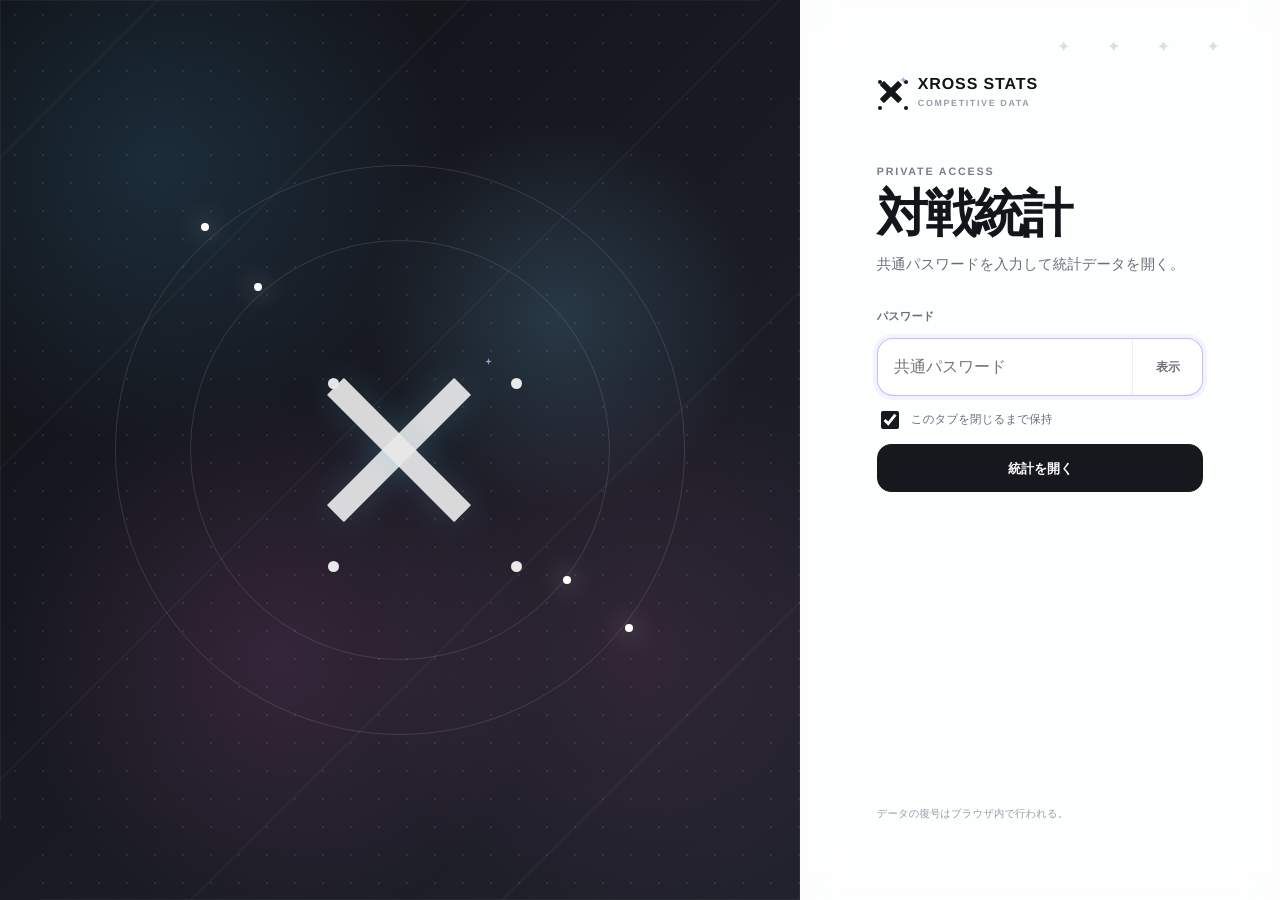
==== commit f24fceb1: "no message" ====
--- a/index.html
+++ b/index.html
@@ -3,7 +3,7 @@
 <head>
   <meta charset="utf-8">
   <meta name="viewport" content="width=device-width, initial-scale=1, viewport-fit=cover">
-  <meta name="theme-color" content="#111216">
+  <meta name="theme-color" content="#f4f5f8">
   <meta name="color-scheme" content="light">
   <meta name="description" content="Xross Stars 対戦統計ダッシュボード">
   <title>Xross Stats</title>
@@ -27,7 +27,7 @@
     <div class="auth__panel">
       <div class="brand-lockup">
         <span class="x-mark"><i></i><i></i></span>
-        <span><strong>XROSS STATS</strong><small>MATCH DATA PORTAL</small></span>
+        <span><strong>XROSS STATS</strong><small>COMPETITIVE DATA</small></span>
       </div>
       <p class="kicker">PRIVATE ACCESS</p>
       <h1 id="authTitle">対戦統計</h1>
@@ -58,7 +58,7 @@
       </button>
       <button class="brand-lockup brand-lockup--button" type="button" data-view="overview" aria-label="概要へ移動">
         <span class="x-mark"><i></i><i></i></span>
-        <span><strong>XROSS STATS</strong><small>MATCH DATA PORTAL</small></span>
+        <span><strong>XROSS STATS</strong><small>COMPETITIVE DATA</small></span>
       </button>
       <nav class="desktop-nav" aria-label="メインメニュー">
         <button class="nav__item is-active" type="button" data-view="overview"><span>01</span><b>概要</b></button>
@@ -90,11 +90,19 @@
     </aside>
     <button id="sidebarScrim" class="sidebar-scrim" type="button" aria-label="メニューを閉じる"></button>
 
+    <nav class="mobile-nav" aria-label="モバイルメニュー">
+      <button class="is-active" type="button" data-view="overview"><span>01</span><b>概要</b></button>
+      <button type="button" data-view="decks"><span>02</span><b>デッキ</b></button>
+      <button type="button" data-view="cards"><span>03</span><b>カード</b></button>
+      <button type="button" data-view="tactics"><span>04</span><b>戦術</b></button>
+      <button type="button" data-view="logs"><span>05</span><b>ログ</b></button>
+    </nav>
+
     <main id="mainContent" class="main">
       <section class="view is-active" data-view-panel="overview">
         <div class="hero motion-item">
           <div class="hero__copy">
-            <p class="kicker">META OVERVIEW</p>
+            <p class="kicker">OVERVIEW</p>
             <h2>対戦統計</h2>
             <p id="overviewLead" class="hero__lead"></p>
           </div>
@@ -159,35 +167,32 @@
       </section>
 
       <section class="view" data-view-panel="tactics">
-        <div class="page-head motion-item"><div><p class="kicker">TACTICS ORDER</p><h2>戦術構成</h2><p>デッキ別の選択順・結果</p></div><div id="tacticDeckCount" class="count-badge"><span>DECKS</span><strong>—</strong></div></div>
+        <div class="page-head motion-item"><div><p class="kicker">TACTICS</p><h2>戦術構成</h2><p>デッキごとの選択順と勝率</p></div><div id="tacticDeckCount" class="count-badge"><span>DECKS</span><strong>—</strong></div></div>
         <div class="control-bar motion-item">
           <label class="search-control search-control--wide"><svg viewBox="0 0 24 24" aria-hidden="true"><circle cx="11" cy="11" r="7"/><path d="m20 20-4-4"/></svg><input id="tacticDeckSearch" list="tacticDeckOptions" placeholder="リーダー・ACEからデッキを検索"><datalist id="tacticDeckOptions"></datalist></label>
           <button id="popularTacticDeck" class="button button--ghost" type="button">最多使用デッキ</button>
         </div>
+        <div id="tacticDeckRail" class="tactic-deck-rail motion-item" aria-label="デッキ候補"></div>
         <article id="selectedTacticDeck" class="selected-deck motion-item"></article>
         <div id="tacticSequenceList" class="sequence-list motion-group"></div>
       </section>
 
       <section class="view" data-view-panel="logs">
-        <div class="page-head motion-item"><div><p class="kicker">MATCH RECORDS</p><h2>対戦ログ</h2><p>大会・ユーザー・構成・メモ</p></div><div id="logCountBadge" class="count-badge"><span>RESULT</span><strong>—</strong></div></div>
-        <div class="control-bar motion-item">
+        <div class="page-head motion-item"><div><p class="kicker">MATCH LOG</p><h2>対戦ログ</h2><p>構成とラウンド結果を試合ごとに比較</p></div><div id="logCountBadge" class="count-badge"><span>RESULT</span><strong>—</strong></div></div>
+        <div class="control-bar log-filter-bar motion-item">
           <label class="search-control search-control--wide"><svg viewBox="0 0 24 24" aria-hidden="true"><circle cx="11" cy="11" r="7"/><path d="m20 20-4-4"/></svg><input id="logSearch" type="search" placeholder="大会・ユーザー・カード・メモを検索"></label>
-          <label class="select-control"><span>先後</span><select id="logTurn"><option value="">すべて</option><option>先攻</option><option>後攻</option></select></label>
-          <label class="select-control"><span>結果</span><select id="logResult"><option value="">すべて</option><option value="勝">勝ち</option><option value="負">負け</option></select></label>
-          <label class="select-control"><span>進行</span><select id="logLead"><option value="">すべて</option><option>勝ち進行</option><option>負け進行</option></select></label>
+          <button id="logFilterToggle" class="log-filter-toggle" type="button" aria-expanded="false" aria-controls="logAdvancedFilters"><span>絞り込み</span><i aria-hidden="true"></i></button>
+          <div id="logAdvancedFilters" class="log-advanced-filters">
+            <label class="select-control"><span>先後</span><select id="logTurn"><option value="">すべて</option><option>先攻</option><option>後攻</option></select></label>
+            <label class="select-control"><span>結果</span><select id="logResult"><option value="">すべて</option><option value="勝">勝ち</option><option value="負">負け</option></select></label>
+            <label class="select-control"><span>進行</span><select id="logLead"><option value="">すべて</option><option>勝ち進行</option><option>負け進行</option></select></label>
+            <button id="clearLogFilters" class="button button--ghost" type="button">条件をクリア</button>
+          </div>
         </div>
         <div id="logList" class="log-list motion-group"></div>
         <div id="logPagination" class="pagination"></div>
       </section>
     </main>
-
-    <nav class="mobile-nav" aria-label="モバイルメニュー">
-      <button class="is-active" type="button" data-view="overview"><span>01</span><b>概要</b></button>
-      <button type="button" data-view="decks"><span>02</span><b>デッキ</b></button>
-      <button type="button" data-view="cards"><span>03</span><b>カード</b></button>
-      <button type="button" data-view="tactics"><span>04</span><b>戦術</b></button>
-      <button type="button" data-view="logs"><span>05</span><b>ログ</b></button>
-    </nav>
   </div>
 
   <div id="routeTransition" class="route-transition" aria-hidden="true">
--- a/styles.css
+++ b/styles.css
@@ -658,3 +658,1409 @@
   *, *::before, *::after { scroll-behavior: auto !important; animation-duration: .01ms !important; animation-iteration-count: 1 !important; transition-duration: .01ms !important; }
   .motion-item, .motion-group > * { opacity: 1; transform: none; }
 }
+
+/* =========================================================
+   V4 — tactics + match records + collision-safe transitions
+   ========================================================= */
+
+/* Route transition: the emblem and copy occupy separate zones. */
+.route-transition__cross {
+  z-index: 2;
+  top: 38%;
+  width: 84px;
+  height: 84px;
+}
+.route-transition__cross i { left: 36px; top: 4px; width: 12px; height: 76px; }
+.route-transition__cross::before { display: none; }
+.route-transition__copy {
+  z-index: 3;
+  top: 61%;
+  width: min(620px, 88vw);
+  justify-content: center;
+  gap: 22px;
+  text-align: left;
+}
+.route-transition__copy > span { flex: none; }
+.route-transition__copy div { min-width: 0; }
+.route-transition__copy strong,
+.route-transition__copy b { white-space: nowrap; }
+@keyframes crossConverge {
+  0% { opacity: 0; transform: translate(-50%,-50%) scale(2.1) rotate(-20deg); }
+  42%,76% { opacity: 1; transform: translate(-50%,-50%) scale(1) rotate(0); }
+  100% { opacity: 0; transform: translate(-50%,-50%) scale(.38) rotate(8deg); }
+}
+@keyframes routeCopy {
+  from { opacity: 0; transform: translate(-50%,-32%); }
+  32%,78% { opacity: 1; transform: translate(-50%,-50%); }
+  to { opacity: 0; transform: translate(-50%,-68%); }
+}
+
+/* Tactics deck selector */
+.tactic-deck-rail {
+  display: grid;
+  grid-template-columns: repeat(2, minmax(0, 1fr));
+  gap: 10px;
+  margin: 0 0 14px;
+}
+.tactic-deck-choice {
+  display: grid;
+  grid-template-columns: 34px minmax(0,1fr) auto;
+  align-items: center;
+  gap: 12px;
+  min-width: 0;
+  min-height: 76px;
+  padding: 12px 14px;
+  border: 1px solid var(--line);
+  border-radius: 16px;
+  color: var(--ink);
+  background: rgba(255,255,255,.76);
+  text-align: left;
+  box-shadow: 0 8px 24px rgba(17,18,22,.035);
+  transition: transform .2s var(--ease), border-color .2s ease, background .2s ease, box-shadow .2s ease;
+}
+.tactic-deck-choice:hover { transform: translateY(-2px); border-color: rgba(17,18,22,.28); background: #fff; box-shadow: var(--shadow-sm); }
+.tactic-deck-choice.is-active { border-color: var(--ink); background: #fff; box-shadow: 0 0 0 3px rgba(17,18,22,.06), var(--shadow-sm); }
+.tactic-deck-choice__index { color: var(--muted-2); font-family: Georgia, serif; font-size: 1.1rem; }
+.tactic-deck-choice__copy { min-width: 0; }
+.tactic-deck-choice__copy b,
+.tactic-deck-choice__copy small { display: block; overflow: hidden; text-overflow: ellipsis; white-space: nowrap; }
+.tactic-deck-choice__copy b { font-size: .88rem; line-height: 1.35; }
+.tactic-deck-choice__copy small { margin-top: 5px; color: var(--muted); font-size: .72rem; }
+.tactic-deck-choice__uses { display: grid; justify-items: end; }
+.tactic-deck-choice__uses strong { font-size: 1.05rem; }
+.tactic-deck-choice__uses small { color: var(--muted-2); font-size: .65rem; }
+
+.selected-deck {
+  display: grid;
+  grid-template-columns: minmax(0,1fr) auto;
+  align-items: stretch;
+  gap: 24px;
+  min-height: 0;
+  padding: 22px;
+  border: 0;
+  border-radius: 24px;
+  color: #fff;
+  background:
+    radial-gradient(circle at 14% 20%, rgba(76,201,255,.19), transparent 33%),
+    radial-gradient(circle at 90% 80%, rgba(255,120,199,.15), transparent 36%),
+    #111216;
+  overflow: hidden;
+}
+.selected-deck__main { min-width: 0; }
+.selected-deck__leaders {
+  display: grid;
+  grid-template-columns: repeat(4, minmax(0, 1fr));
+  gap: 10px;
+  max-width: 620px;
+}
+.selected-deck__leaders .lineup-card { min-width: 0; color: #fff; }
+.selected-deck__leaders .card-art { width: 100%; height: auto; aspect-ratio: 5 / 7; border-color: rgba(255,255,255,.22); }
+.selected-deck__leaders .lineup-card > b { min-height: 2.5em; color: rgba(255,255,255,.9); font-size: .78rem; line-height: 1.25; white-space: normal; }
+.selected-deck__aces { display: flex; align-items: center; flex-wrap: wrap; gap: 7px; margin-top: 14px; }
+.selected-deck__aces > span:first-child { color: rgba(255,255,255,.5); font-size: .68rem; font-weight: 900; letter-spacing: .13em; }
+.selected-deck__aces > b { color: rgba(255,255,255,.55); font-size: .78rem; }
+.selected-deck__summary {
+  display: grid;
+  grid-template-columns: repeat(3, minmax(92px, 1fr));
+  align-self: center;
+  min-width: 330px;
+  border: 1px solid rgba(255,255,255,.13);
+  border-radius: 18px;
+  overflow: hidden;
+}
+.selected-deck__summary > div { padding: 18px 14px; border-left: 1px solid rgba(255,255,255,.13); text-align: center; }
+.selected-deck__summary > div:first-child { border-left: 0; }
+.selected-deck__summary span { display: block; color: rgba(255,255,255,.5); font-size: .7rem; }
+.selected-deck__summary strong { display: block; margin-top: 7px; font-size: 1.55rem; }
+
+.sequence-list { gap: 12px; }
+.sequence-card {
+  display: grid;
+  grid-template-columns: 42px minmax(0,1fr) 330px;
+  align-items: center;
+  gap: 18px;
+  min-width: 0;
+  padding: 16px 18px;
+  border: 1px solid var(--line);
+  border-radius: 20px;
+  background: rgba(255,255,255,.9);
+  box-shadow: 0 8px 28px rgba(17,18,22,.045);
+}
+.sequence-rank { align-self: start; padding-top: 6px; color: var(--muted-2); font-family: Georgia, serif; font-size: 1.1rem; }
+.sequence-flow { display: flex; flex-wrap: nowrap; align-items: stretch; gap: 9px; min-width: 0; }
+.sequence-step {
+  position: relative;
+  display: grid;
+  grid-template-columns: 54px minmax(0,1fr);
+  grid-template-rows: 1fr auto;
+  align-items: center;
+  flex: 1 1 0;
+  min-width: 0;
+  min-height: 86px;
+  padding: 7px 10px 7px 7px;
+  border: 1px solid var(--line-soft);
+  border-radius: 14px;
+  background: #fff;
+}
+.sequence-step .card-art { grid-row: 1 / 3; width: 54px; height: 76px; }
+.sequence-step > b { min-width: 0; padding-left: 9px; overflow-wrap: anywhere; font-size: .8rem; line-height: 1.35; }
+.sequence-step > small { padding-left: 9px; color: var(--muted-2); font-size: .64rem; }
+.sequence-arrow { align-self: center; color: var(--muted-2); font-size: 1rem; }
+.sequence-metrics { display: grid; grid-template-columns: repeat(3, minmax(0,1fr)); align-items: stretch; border: 1px solid var(--line-soft); border-radius: 14px; overflow: hidden; }
+.sequence-metric { display: grid; align-content: center; min-height: 76px; padding: 10px; border-left: 1px solid var(--line-soft); text-align: center; }
+.sequence-metric:first-child { border-left: 0; }
+.sequence-metric span { font-size: .68rem; }
+.sequence-metric strong { font-size: 1.08rem; }
+.sequence-metric--accent { background: #111216; color: #fff; }
+.sequence-metric--accent span,
+.sequence-metric--accent small { color: rgba(255,255,255,.52); }
+.sequence-metric--accent strong { font-size: 1.28rem; }
+.sequence-metric small { display: block; margin-top: 3px; color: var(--muted-2); font-size: .62rem; }
+
+/* Match records */
+.log-list { gap: 18px; }
+.match-record {
+  --result-color: var(--ink);
+  position: relative;
+  border: 1px solid var(--line);
+  border-radius: 24px;
+  background: rgba(255,255,255,.92);
+  box-shadow: 0 12px 36px rgba(17,18,22,.055);
+  overflow: hidden;
+}
+.match-record.is-win { --result-color: var(--win); }
+.match-record.is-lose { --result-color: var(--lose); }
+.match-record::before { content: ""; position: absolute; z-index: 2; inset: 0 0 auto; height: 4px; background: var(--result-color); }
+.match-record__head {
+  display: grid;
+  grid-template-columns: minmax(0,1fr) auto;
+  align-items: center;
+  gap: 24px;
+  padding: 24px 26px 18px;
+}
+.match-event { min-width: 0; }
+.match-event__meta { display: flex; align-items: center; gap: 10px; color: var(--muted); font-family: "Arial Narrow", Arial, sans-serif; font-size: .7rem; font-weight: 900; letter-spacing: .1em; }
+.match-event__meta span { padding-left: 10px; border-left: 1px solid var(--line); }
+.match-event h3 { margin: 8px 0 0; overflow-wrap: anywhere; font-size: 1.3rem; line-height: 1.25; }
+.match-event p { margin: 5px 0 0; color: var(--muted); font-size: .88rem; }
+.match-status { display: flex; align-items: center; justify-content: flex-end; flex-wrap: wrap; gap: 8px; }
+.result-badge { display: grid; place-items: center; min-width: 92px; min-height: 46px; border-radius: 999px; font-size: .84rem; letter-spacing: .08em; }
+.match-tag { display: inline-flex; align-items: center; min-height: 40px; padding: 0 13px; border: 1px solid var(--line); border-radius: 999px; color: var(--muted); background: #fff; font-size: .8rem; font-weight: 800; }
+.match-tag--strong { color: var(--ink); }
+.match-rounds { display: flex; align-items: center; justify-content: space-between; gap: 16px; padding: 11px 26px; border-top: 1px solid var(--line-soft); border-bottom: 1px solid var(--line-soft); background: rgba(17,18,22,.018); }
+.match-rounds > span { color: var(--muted-2); font-size: .65rem; font-weight: 900; letter-spacing: .13em; }
+.match-rounds > div { display: flex; gap: 7px; }
+.round-pill { display: inline-flex; align-items: center; min-height: 30px; overflow: hidden; border: 1px solid var(--line); border-radius: 999px; background: #fff; }
+.round-pill b { padding: 0 8px 0 10px; color: var(--muted); font-size: .66rem; }
+.round-pill i { align-self: stretch; display: grid; place-items: center; min-width: 52px; padding: 0 9px; color: #fff; background: #8a8d96; font-size: .67rem; font-style: normal; font-weight: 900; }
+.round-pill.is-win i { background: var(--win); }
+.round-pill.is-lose i { background: var(--lose); }
+.round-pill.is-none i { color: var(--muted); background: #eceef1; }
+.match-board {
+  display: grid;
+  grid-template-columns: minmax(0,1fr) 54px minmax(0,1fr);
+  align-items: center;
+  gap: 18px;
+  padding: 22px 26px 24px;
+}
+.match-side { min-width: 0; padding: 16px; border: 1px solid var(--line-soft); border-radius: 20px; background: rgba(250,250,250,.68); }
+.match-side__head { display: flex; align-items: baseline; justify-content: space-between; gap: 12px; margin-bottom: 12px; }
+.match-side__head span { color: var(--muted-2); font-size: .65rem; font-weight: 900; letter-spacing: .12em; }
+.match-side__head b { font-size: .88rem; }
+.match-leaders { display: grid; grid-template-columns: repeat(4, minmax(0,1fr)); gap: 8px; }
+.match-leaders .lineup-card { min-width: 0; }
+.match-leaders .card-art { width: 100%; height: auto; aspect-ratio: 5 / 7; }
+.match-leaders .lineup-card > b { min-height: 2.5em; font-size: .72rem; line-height: 1.25; white-space: normal; display: -webkit-box; -webkit-line-clamp: 2; -webkit-box-orient: vertical; }
+.lineup-card.is-empty { opacity: .42; }
+.match-aces { display: grid; grid-template-columns: auto minmax(0,1fr); align-items: start; gap: 9px; margin-top: 12px; }
+.match-aces > span { padding-top: 9px; color: var(--muted-2); font-size: .64rem; font-weight: 900; letter-spacing: .1em; }
+.match-aces > div { display: flex; flex-wrap: wrap; gap: 6px; min-width: 0; }
+.match-aces .card-chip { max-width: 100%; }
+.match-aces .card-chip > span:last-child { white-space: normal; }
+.match-empty { color: var(--muted-2); font-size: .76rem; font-weight: 700; }
+.match-vs { display: grid; place-items: center; width: 54px; height: 54px; border: 1px solid var(--ink); border-radius: 50%; background: #fff; }
+.match-vs span { font-family: Georgia, serif; font-size: .76rem; font-weight: 900; }
+.match-more { border-top: 1px solid var(--line-soft); }
+.match-more > summary { display: flex; align-items: center; justify-content: space-between; gap: 12px; min-height: 52px; padding: 0 26px; cursor: pointer; list-style: none; color: var(--muted); font-size: .8rem; font-weight: 800; }
+.match-more > summary::-webkit-details-marker { display: none; }
+.match-more > summary i { font-style: normal; }
+.match-more[open] > summary i { font-size: 0; }
+.match-more[open] > summary i::after { content: "閉じる"; font-size: .8rem; }
+.match-more__body { padding: 0 26px 24px; animation: detailsIn .28s var(--ease); }
+.match-tactics-grid { display: grid; grid-template-columns: repeat(2,minmax(0,1fr)); gap: 12px; }
+.match-tactics { min-width: 0; padding: 15px; border: 1px solid var(--line-soft); border-radius: 16px; background: #fff; }
+.match-tactics > b { display: block; margin-bottom: 10px; color: var(--muted); font-size: .72rem; }
+.match-tactics > div { display: flex; align-items: center; flex-wrap: wrap; gap: 7px; }
+.match-tactic { display: inline-flex; align-items: center; gap: 8px; min-height: 38px; padding: 5px 10px 5px 5px; border: 1px solid var(--line); border-radius: 12px; background: #fff; }
+.match-tactic i { display: grid; place-items: center; width: 27px; height: 27px; border-radius: 9px; color: #fff; background: #111216; font-size: .68rem; font-style: normal; }
+.match-tactic b { font-size: .78rem; }
+.match-tactic-arrow { color: var(--muted-2); font-weight: 900; }
+.match-note { margin-top: 12px; padding: 14px 16px; border-left: 3px solid var(--holo-d); border-radius: 0 14px 14px 0; background: #fff; }
+.match-note > b { font-size: .67rem; letter-spacing: .12em; }
+.match-note p { margin: 6px 0 0; font-size: .86rem; line-height: 1.7; white-space: pre-wrap; }
+
+@media (max-width: 1080px) {
+  .tactic-deck-rail { grid-template-columns: 1fr; }
+  .selected-deck { grid-template-columns: 1fr; }
+  .selected-deck__summary { min-width: 0; }
+  .sequence-card { grid-template-columns: 36px minmax(0,1fr); }
+  .sequence-metrics { grid-column: 2; }
+  .match-board { gap: 12px; padding-inline: 18px; }
+}
+
+@media (max-width: 820px) {
+  #clearLogFilters { width: 100%; min-height: 46px; }
+  .route-transition__cross { top: 34%; width: 70px; height: 70px; }
+  .route-transition__cross i { left: 30px; top: 3px; width: 10px; height: 64px; }
+  .route-transition__copy { top: 63%; width: 88vw; gap: 13px; }
+  .route-transition__copy > span { font-size: 1.8rem; }
+  .route-transition__copy strong { font-size: .95rem; }
+  .route-transition__copy small { font-size: .55rem; }
+  .route-transition__copy b { font-size: .72rem; }
+
+  .tactic-deck-choice { grid-template-columns: 30px minmax(0,1fr) auto; min-height: 72px; padding: 11px 12px; }
+  .tactic-deck-choice__copy b { font-size: .82rem; }
+  .selected-deck { padding: 16px; border-radius: 20px; }
+  .selected-deck__leaders { gap: 6px; }
+  .selected-deck__leaders .lineup-card > b { font-size: .7rem; }
+  .selected-deck__summary { grid-template-columns: repeat(3,minmax(0,1fr)); }
+  .selected-deck__summary > div { padding: 13px 7px; }
+  .selected-deck__summary strong { font-size: 1.22rem; }
+
+  .sequence-card { grid-template-columns: 28px minmax(0,1fr); gap: 10px; padding: 13px 11px; border-radius: 17px; }
+  .sequence-flow { flex-direction: column; gap: 7px; }
+  .sequence-step { grid-template-columns: 62px minmax(0,1fr); min-height: 94px; width: 100%; }
+  .sequence-step .card-art { width: 62px; height: 87px; }
+  .sequence-step > b { font-size: .86rem; }
+  .sequence-arrow { align-self: center; transform: rotate(90deg); }
+  .sequence-metrics { grid-column: 1 / -1; }
+  .sequence-metric { min-height: 68px; padding: 8px 4px; }
+  .sequence-metric strong { font-size: 1rem; }
+
+  .match-record { border-radius: 20px; }
+  .match-record__head { grid-template-columns: 1fr; gap: 14px; padding: 21px 16px 15px; }
+  .match-event h3 { font-size: 1.12rem; }
+  .match-status { justify-content: flex-start; }
+  .result-badge { min-width: 84px; min-height: 42px; }
+  .match-tag { min-height: 38px; }
+  .match-rounds { align-items: flex-start; flex-direction: column; gap: 8px; padding: 11px 16px; }
+  .match-rounds > div { width: 100%; }
+  .round-pill { flex: 1 1 0; justify-content: space-between; }
+  .round-pill i { min-width: 0; flex: 1; }
+  .match-board { grid-template-columns: 1fr; gap: 10px; padding: 16px; }
+  .match-vs { position: relative; width: 46px; height: 32px; margin: 0 auto; border-radius: 999px; }
+  .match-vs::before,
+  .match-vs::after { content: ""; position: absolute; top: 50%; width: min(32vw, 118px); height: 1px; background: var(--line); }
+  .match-vs::before { right: calc(100% + 9px); }
+  .match-vs::after { left: calc(100% + 9px); }
+  .match-side { padding: 12px; border-radius: 17px; }
+  .match-leaders { gap: 5px; }
+  .match-leaders .lineup-card > b { min-height: 2.7em; font-size: .67rem; }
+  .match-aces { grid-template-columns: 1fr; gap: 4px; }
+  .match-aces > span { padding-top: 0; }
+  .match-more > summary { padding: 0 16px; }
+  .match-more__body { padding: 0 16px 18px; }
+  .match-tactics-grid { grid-template-columns: 1fr; }
+  .match-tactics > div { flex-direction: column; align-items: stretch; }
+  .match-tactic { width: 100%; }
+  .match-tactic-arrow { align-self: center; transform: rotate(90deg); }
+}
+
+@media (max-width: 420px) {
+  .tactic-deck-choice__index { display: none; }
+  .tactic-deck-choice { grid-template-columns: minmax(0,1fr) auto; }
+  .selected-deck__leaders .lineup-card > b { font-size: .64rem; }
+  .selected-deck__summary span { font-size: .62rem; }
+  .selected-deck__summary strong { font-size: 1.06rem; }
+  .match-record__head { padding-inline: 14px; }
+  .match-board { padding-inline: 12px; }
+  .match-side { padding: 10px; }
+  .match-leaders { gap: 4px; }
+  .match-leaders .lineup-card > b { font-size: .62rem; }
+  .match-rounds { padding-inline: 14px; }
+  .round-pill b { padding-inline: 6px; }
+  .round-pill i { padding-inline: 5px; font-size: .62rem; }
+}
+
+
+/* V4.1 — compact, usable log filters */
+.log-filter-toggle { display:none; }
+.log-advanced-filters { display:contents; }
+
+@media (max-width: 720px) {
+  [data-view-panel="logs"] .page-head {
+    padding-bottom: 18px;
+    margin-bottom: 16px;
+  }
+  [data-view-panel="logs"] .page-head h2 { font-size:clamp(34px, 10vw, 42px); }
+  [data-view-panel="logs"] .page-head p:not(.kicker) {
+    max-width:230px;
+    font-size:14px;
+    line-height:1.45;
+  }
+  [data-view-panel="logs"] .count-badge { min-width:78px; padding-left:14px; }
+  [data-view-panel="logs"] .count-badge strong { font-size:31px; }
+  .log-filter-bar {
+    display:grid;
+    grid-template-columns:1fr auto;
+    gap:8px;
+    padding:9px;
+    margin-bottom:18px;
+  }
+  .log-filter-bar .search-control { min-width:0; height:50px; }
+  .log-filter-toggle {
+    display:flex;
+    align-items:center;
+    justify-content:center;
+    gap:9px;
+    min-width:104px;
+    padding:0 14px;
+    border:1px solid var(--line-strong);
+    background:#fff;
+    color:var(--ink);
+    font:800 13px/1 inherit;
+  }
+  .log-filter-toggle i {
+    width:7px;
+    height:7px;
+    border-right:2px solid currentColor;
+    border-bottom:2px solid currentColor;
+    transform:rotate(45deg) translateY(-2px);
+    transition:transform .22s ease;
+  }
+  .log-filter-toggle[aria-expanded="true"] i { transform:rotate(225deg) translate(-1px,-1px); }
+  .log-advanced-filters {
+    display:none;
+    grid-column:1 / -1;
+    grid-template-columns:repeat(3,minmax(0,1fr));
+    gap:8px;
+    padding-top:2px;
+  }
+  .log-advanced-filters.is-open { display:grid; }
+  .log-advanced-filters .select-control { min-width:0; gap:5px; }
+  .log-advanced-filters .select-control span { font-size:11px; }
+  .log-advanced-filters select { height:45px; padding:0 24px 0 10px; font-size:13px; }
+  .log-advanced-filters .button { grid-column:1 / -1; min-height:44px; }
+  .match-record { margin-bottom:16px; }
+  .match-record__head { padding:18px 15px 15px; }
+  .match-record__event { font-size:20px; }
+  .match-record__rounds { padding:10px 15px; }
+  .match-record__body { padding:14px 12px 16px; }
+}
+
+@media (max-width: 400px) {
+  .log-filter-bar { grid-template-columns:minmax(0,1fr) 96px; }
+  .log-filter-toggle { min-width:96px; padding-inline:10px; }
+  .log-filter-bar .search-control input { font-size:14px; }
+}
+@media (max-width: 400px) {
+  .log-filter-bar { grid-template-columns:minmax(0,1fr) 104px; }
+  .log-filter-toggle { min-width:104px; }
+  .log-filter-toggle span { white-space:nowrap; }
+}
+
+/* =========================================================
+   V5 — XROSS STATS / monochrome + restrained holographic UI
+   ========================================================= */
+:root {
+  --paper: #f4f5f8;
+  --paper-2: #fbfbfd;
+  --ink: #14151a;
+  --ink-2: #272933;
+  --muted: #696d7a;
+  --muted-2: #989ca8;
+  --line: rgba(20, 21, 26, .11);
+  --line-soft: rgba(20, 21, 26, .065);
+  --surface: rgba(255, 255, 255, .82);
+  --surface-solid: #fff;
+  --surface-soft: rgba(246, 247, 250, .88);
+  --holo-a: #75d9ff;
+  --holo-b: #786cff;
+  --holo-c: #f06dcb;
+  --holo-d: #ffd28c;
+  --cyan: #4fd7ff;
+  --violet: #7569ff;
+  --magenta: #ed64c2;
+  --blue: #5e8fff;
+  --win: #0b8f79;
+  --win-soft: #eaf8f5;
+  --lose: #c84966;
+  --lose-soft: #fff0f3;
+  --shadow-sm: 0 10px 32px rgba(24, 28, 42, .07);
+  --shadow-md: 0 22px 64px rgba(24, 28, 42, .11);
+  --shadow-lg: 0 36px 100px rgba(20, 22, 32, .16);
+  --radius-sm: 14px;
+  --radius-md: 22px;
+  --radius-lg: 30px;
+  --ease: cubic-bezier(.2,.76,.2,1);
+}
+
+html { background: var(--paper); }
+body {
+  color: var(--ink);
+  background: var(--paper);
+  font-family: Inter, "SF Pro Display", "SF Pro Text", "Noto Sans JP", "Hiragino Kaku Gothic ProN", "Yu Gothic UI", sans-serif;
+  font-size: 16px;
+  line-height: 1.55;
+  letter-spacing: .005em;
+  -webkit-font-smoothing: antialiased;
+  text-rendering: geometricPrecision;
+}
+button, input, select { font: inherit; }
+button { -webkit-tap-highlight-color: transparent; }
+::selection { color: #fff; background: #4f4ddb; }
+
+.backdrop {
+  position: fixed;
+  z-index: -2;
+  inset: 0;
+  overflow: hidden;
+  background:
+    radial-gradient(circle at 8% 5%, rgba(117,217,255,.13), transparent 31%),
+    radial-gradient(circle at 92% 8%, rgba(240,109,203,.10), transparent 27%),
+    linear-gradient(180deg, #fafafd 0%, #f2f3f7 55%, #f7f7fa 100%);
+}
+.backdrop::after {
+  content: "";
+  position: absolute;
+  inset: 0;
+  opacity: .36;
+  background-image:
+    radial-gradient(circle at center, rgba(20,21,26,.13) 0 1px, transparent 1.2px),
+    linear-gradient(115deg, transparent 0 47%, rgba(255,255,255,.58) 49%, transparent 52%);
+  background-size: 30px 30px, 400px 400px;
+  mask-image: linear-gradient(to bottom, #000 0, transparent 54%);
+}
+.backdrop__mesh {
+  opacity: .7;
+  background-image:
+    linear-gradient(rgba(20,21,26,.025) 1px, transparent 1px),
+    linear-gradient(90deg, rgba(20,21,26,.025) 1px, transparent 1px);
+  background-size: 54px 54px;
+  transform: perspective(900px) rotateX(62deg) translateY(-22%);
+  transform-origin: top;
+}
+.backdrop__flare { filter: blur(70px); opacity: .2; }
+.backdrop__flare--a { background: #67dcff; }
+.backdrop__flare--b { background: #d063ff; }
+.backdrop__slashes { opacity: .16; }
+
+/* Brand / header */
+.topbar {
+  position: sticky;
+  z-index: 100;
+  top: 0;
+  display: grid;
+  grid-template-columns: auto minmax(480px, 1fr) auto;
+  align-items: center;
+  gap: 26px;
+  min-height: 76px;
+  padding: 0 clamp(22px, 3vw, 48px);
+  border-bottom: 1px solid rgba(20,21,26,.08);
+  background: rgba(250,250,253,.82);
+  box-shadow: 0 8px 30px rgba(25,28,40,.035);
+  backdrop-filter: blur(22px) saturate(150%);
+}
+.topbar::after {
+  content: "";
+  position: absolute;
+  right: 0;
+  bottom: -1px;
+  left: 0;
+  height: 1px;
+  opacity: .62;
+  background: linear-gradient(90deg, transparent 3%, var(--holo-a) 28%, var(--holo-b) 52%, var(--holo-c) 72%, transparent 97%);
+}
+.brand-lockup {
+  display: inline-flex;
+  align-items: center;
+  gap: 13px;
+  color: var(--ink);
+}
+.brand-lockup--button { padding: 0; border: 0; background: transparent; cursor: pointer; }
+.brand-lockup > span:last-child { display: grid; line-height: 1.05; }
+.brand-lockup strong {
+  font-family: Inter, "Arial Black", sans-serif;
+  font-size: 1rem;
+  font-weight: 900;
+  letter-spacing: .055em;
+}
+.brand-lockup small {
+  margin-top: 5px;
+  color: var(--muted-2);
+  font-size: .56rem;
+  font-weight: 850;
+  letter-spacing: .18em;
+}
+.x-mark { position: relative; flex: none; width: 28px; height: 28px; }
+.x-mark i {
+  position: absolute;
+  top: 1px;
+  left: 11px;
+  width: 6px;
+  height: 26px;
+  border-radius: 1px;
+  background: var(--ink);
+  transform-origin: center;
+}
+.x-mark i:first-child { transform: rotate(45deg); }
+.x-mark i:last-child { transform: rotate(-45deg); }
+.x-mark::after {
+  content: "";
+  position: absolute;
+  right: -2px;
+  top: -2px;
+  width: 7px;
+  height: 7px;
+  clip-path: polygon(50% 0,62% 38%,100% 50%,62% 62%,50% 100%,38% 62%,0 50%,38% 38%);
+  background: linear-gradient(135deg,var(--holo-a),var(--holo-c));
+}
+.desktop-nav {
+  justify-self: center;
+  display: flex;
+  align-items: center;
+  gap: 6px;
+  padding: 5px;
+  border: 1px solid var(--line-soft);
+  border-radius: 999px;
+  background: rgba(255,255,255,.62);
+  box-shadow: inset 0 1px rgba(255,255,255,.8);
+}
+.desktop-nav .nav__item {
+  position: relative;
+  display: inline-grid;
+  grid-template-columns: auto auto;
+  align-items: center;
+  gap: 7px;
+  min-width: 88px;
+  min-height: 42px;
+  padding: 0 15px;
+  border: 0;
+  border-radius: 999px;
+  color: var(--muted);
+  background: transparent;
+  cursor: pointer;
+  transition: color .25s ease, background .25s ease, transform .25s ease, box-shadow .25s ease;
+}
+.desktop-nav .nav__item span { color: var(--muted-2); font-size: .58rem; font-weight: 850; letter-spacing: .08em; }
+.desktop-nav .nav__item b { font-size: .82rem; font-weight: 760; white-space: nowrap; }
+.desktop-nav .nav__item:hover { color: var(--ink); transform: translateY(-1px); }
+.desktop-nav .nav__item.is-active {
+  color: #fff;
+  background: #17181e;
+  box-shadow: 0 8px 22px rgba(21,22,28,.18), inset 0 1px rgba(255,255,255,.12);
+}
+.desktop-nav .nav__item.is-active span { color: rgba(255,255,255,.54); }
+.desktop-nav .nav__item.is-active::after {
+  content: "";
+  position: absolute;
+  inset: auto 15px -6px;
+  height: 2px;
+  border-radius: 999px;
+  background: linear-gradient(90deg,var(--holo-a),var(--holo-b),var(--holo-c));
+  box-shadow: 0 0 12px rgba(117,105,255,.55);
+}
+.topbar__context { display: flex; align-items: center; gap: 20px; }
+.topbar__context > div { display: grid; gap: 2px; }
+.topbar__context span { color: var(--muted-2); font-size: .55rem; font-weight: 850; letter-spacing: .14em; }
+.topbar__context strong { color: var(--ink-2); font-size: .72rem; font-weight: 760; white-space: nowrap; }
+.icon-button {
+  display: grid;
+  place-items: center;
+  width: 42px;
+  height: 42px;
+  padding: 0;
+  border: 1px solid var(--line);
+  border-radius: 50%;
+  color: var(--ink);
+  background: rgba(255,255,255,.78);
+  box-shadow: 0 6px 16px rgba(20,21,26,.04);
+  cursor: pointer;
+  transition: transform .22s ease, border-color .22s ease, box-shadow .22s ease;
+}
+.icon-button:hover { transform: translateY(-2px); border-color: rgba(117,105,255,.34); box-shadow: 0 9px 24px rgba(50,45,110,.10); }
+.icon-button svg { width: 20px; fill: none; stroke: currentColor; stroke-width: 1.7; stroke-linecap: round; stroke-linejoin: round; }
+.topbar__menu { display: none; }
+
+/* Main layout */
+.app { min-height: 100dvh; }
+.main {
+  width: min(1420px, calc(100% - 48px));
+  margin: 0 auto;
+  padding: clamp(34px,4.2vw,64px) 0 84px;
+}
+.view { display: none; }
+.view.is-active { display: block; }
+.page-head {
+  display: grid;
+  grid-template-columns: minmax(0,1fr) auto;
+  align-items: end;
+  gap: 24px;
+  margin-bottom: 26px;
+  padding: 0 4px 25px;
+  border-bottom: 1px solid var(--line);
+}
+.page-head > div:first-child { min-width: 0; }
+.kicker {
+  margin: 0 0 8px;
+  color: #797e8d;
+  font-size: .67rem;
+  font-weight: 880;
+  letter-spacing: .17em;
+  text-transform: uppercase;
+}
+.page-head h2,
+.hero h2 {
+  margin: 0;
+  color: var(--ink);
+  font-family: Inter, "Noto Sans JP", sans-serif;
+  font-size: clamp(2.25rem, 4vw, 3.8rem);
+  font-weight: 900;
+  line-height: 1.04;
+  letter-spacing: -.055em;
+}
+.page-head > div:first-child > p:last-child { margin: 10px 0 0; color: var(--muted); font-size: 1rem; }
+.count-badge {
+  display: grid;
+  justify-items: end;
+  min-width: 132px;
+  padding-left: 26px;
+  border-left: 1px solid var(--line);
+}
+.count-badge span { color: var(--muted-2); font-size: .6rem; font-weight: 900; letter-spacing: .14em; }
+.count-badge strong { margin-top: 2px; font-size: 2.25rem; font-weight: 900; line-height: 1; letter-spacing: -.05em; font-variant-numeric: tabular-nums; }
+
+/* Overview */
+.hero {
+  position: relative;
+  display: grid;
+  grid-template-columns: minmax(0,1fr) auto;
+  align-items: center;
+  min-height: 272px;
+  margin-bottom: 18px;
+  padding: clamp(28px,4vw,56px);
+  overflow: hidden;
+  border-radius: 34px;
+  color: #fff;
+  background:
+    radial-gradient(circle at 87% 22%, rgba(117,217,255,.21), transparent 23%),
+    radial-gradient(circle at 68% 84%, rgba(240,109,203,.16), transparent 34%),
+    linear-gradient(125deg,#111217 0%,#1a1c24 55%,#12131a 100%);
+  box-shadow: var(--shadow-lg);
+}
+.hero::before {
+  content: "";
+  position: absolute;
+  inset: 0;
+  opacity: .48;
+  background-image:
+    linear-gradient(120deg, transparent 0 58%, rgba(255,255,255,.055) 58.3% 58.8%, transparent 59.1%),
+    radial-gradient(circle at center, rgba(255,255,255,.18) 0 1px, transparent 1.3px);
+  background-size: auto, 26px 26px;
+  mask-image: linear-gradient(90deg,transparent 0,#000 52%);
+}
+.hero::after {
+  content: "";
+  position: absolute;
+  inset: 0;
+  padding: 1px;
+  border-radius: inherit;
+  background: linear-gradient(118deg,rgba(255,255,255,.18),rgba(117,217,255,.5),rgba(120,108,255,.16),rgba(240,109,203,.34));
+  mask: linear-gradient(#000 0 0) content-box, linear-gradient(#000 0 0);
+  mask-composite: exclude;
+  pointer-events: none;
+}
+.hero__copy { position: relative; z-index: 1; max-width: 760px; }
+.hero .kicker { color: rgba(255,255,255,.53); }
+.hero h2 { color: #fff; font-size: clamp(2.5rem,5vw,4.8rem); }
+.hero__lead { margin: 18px 0 0; color: rgba(255,255,255,.62); font-size: .78rem; font-weight: 750; letter-spacing: .14em; }
+.hero__signal { position: relative; z-index: 1; display: grid; place-items: center; width: 200px; height: 200px; }
+.signal-ring {
+  position: relative;
+  display: grid;
+  place-content: center;
+  justify-items: center;
+  width: 170px;
+  height: 170px;
+  border: 1px solid rgba(255,255,255,.25);
+  border-radius: 50%;
+  background: radial-gradient(circle,rgba(255,255,255,.065),transparent 64%);
+  box-shadow: inset 0 0 0 13px rgba(255,255,255,.018),0 0 50px rgba(100,110,255,.18);
+}
+.signal-ring::before,
+.signal-ring::after { content: ""; position: absolute; border-radius: 50%; }
+.signal-ring::before { inset: -8px; border: 1px dashed rgba(255,255,255,.18); animation: ringSpin 18s linear infinite; }
+.signal-ring::after { inset: 10px; border-top: 2px solid var(--holo-a); border-right: 2px solid transparent; transform: rotate(35deg); }
+.signal-ring span { font-size: 2.65rem; font-weight: 900; letter-spacing: -.06em; font-variant-numeric: tabular-nums; }
+.signal-ring small { margin-top: 4px; color: rgba(255,255,255,.48); font-size: .55rem; font-weight: 880; letter-spacing: .14em; }
+.signal-lines { position: absolute; inset: 0; }
+.signal-lines i { position: absolute; width: 4px; height: 4px; border-radius: 50%; background: #fff; box-shadow: 0 0 14px rgba(117,217,255,.8); }
+.signal-lines i:nth-child(1){left:6%;top:42%}.signal-lines i:nth-child(2){right:7%;top:24%}.signal-lines i:nth-child(3){right:12%;bottom:19%}.signal-lines i:nth-child(4){left:15%;bottom:12%}.signal-lines i:nth-child(5){left:43%;top:1%}
+
+.kpi-grid {
+  display: grid;
+  grid-template-columns: repeat(4,minmax(0,1fr));
+  margin-bottom: 18px;
+  overflow: hidden;
+  border: 1px solid var(--line-soft);
+  border-radius: 26px;
+  background: rgba(255,255,255,.78);
+  box-shadow: var(--shadow-sm);
+  backdrop-filter: blur(15px);
+}
+.kpi-card {
+  position: relative;
+  min-width: 0;
+  padding: 24px 26px 23px;
+  border: 0;
+  background: transparent;
+}
+.kpi-card + .kpi-card { border-left: 1px solid var(--line-soft); }
+.kpi-card::before { content: ""; position: absolute; top: 0; left: 24px; width: 38px; height: 2px; border-radius: 99px; background: var(--kpi-color); box-shadow: 0 0 14px color-mix(in srgb,var(--kpi-color),transparent 45%); }
+.kpi-card__index { display: flex; align-items: center; gap: 8px; color: var(--muted-2); font-size: .62rem; font-weight: 850; letter-spacing: .08em; }
+.kpi-card__index span:first-child { opacity: .65; }
+.kpi-card__value { display: block; margin-top: 15px; font-size: clamp(2rem,3vw,3.2rem); font-weight: 900; line-height: 1; letter-spacing: -.06em; font-variant-numeric: tabular-nums; }
+.kpi-card__value small { margin-left: 5px; color: var(--muted); font-size: .74rem; font-weight: 720; letter-spacing: 0; }
+.kpi-card__sub { display: block; margin-top: 9px; color: var(--muted); font-size: .75rem; }
+.insight-strip {
+  display: flex;
+  align-items: center;
+  justify-content: space-between;
+  gap: 20px;
+  margin: 0 0 18px;
+  padding: 15px 22px;
+  border: 1px solid var(--line-soft);
+  border-radius: 18px;
+  background: rgba(255,255,255,.62);
+}
+.insight-strip > div { display: flex; align-items: baseline; gap: 14px; }
+.insight-strip > div span { color: var(--muted-2); font-size: .58rem; font-weight: 900; letter-spacing: .14em; }
+.insight-strip > div strong { font-size: 1.35rem; font-weight: 900; }
+.insight-strip > div small { margin-left: 2px; color: var(--muted); font-size: .62rem; }
+.insight-strip p { display: flex; align-items: center; gap: 12px; margin: 0; color: var(--muted); font-size: .78rem; }
+.insight-strip p i { width: 38px; height: 1px; background: linear-gradient(90deg,var(--holo-a),var(--holo-c)); }
+
+.layout-two { display: grid; grid-template-columns: repeat(2,minmax(0,1fr)); gap: 18px; margin-bottom: 18px; }
+.layout-three { display: grid; grid-template-columns: repeat(3,minmax(0,1fr)); gap: 18px; margin: 18px 0; }
+.panel {
+  position: relative;
+  min-width: 0;
+  overflow: hidden;
+  border: 1px solid var(--line-soft);
+  border-radius: 26px;
+  background: rgba(255,255,255,.82);
+  box-shadow: var(--shadow-sm);
+  backdrop-filter: blur(15px);
+}
+.panel::before {
+  content: "";
+  position: absolute;
+  z-index: 0;
+  right: -80px;
+  top: -110px;
+  width: 220px;
+  height: 220px;
+  border-radius: 50%;
+  opacity: .16;
+  background: conic-gradient(from 90deg,var(--holo-a),transparent,var(--holo-c),transparent,var(--holo-b));
+  filter: blur(35px);
+  pointer-events: none;
+}
+.panel > * { position: relative; z-index: 1; }
+.panel--tall { min-height: 320px; }
+.panel__head { display: flex; align-items: flex-start; justify-content: space-between; gap: 16px; padding: 25px 27px 18px; }
+.panel__head h3 { margin: 0; font-size: 1.35rem; font-weight: 850; letter-spacing: -.025em; }
+.panel__head .kicker { margin-bottom: 5px; }
+.panel__meta { color: var(--muted-2); font-size: .57rem; font-weight: 900; letter-spacing: .14em; }
+.text-link { padding: 4px 0; border: 0; border-bottom: 1px solid rgba(20,21,26,.25); color: var(--ink); background: transparent; font-size: .76rem; font-weight: 760; cursor: pointer; }
+.turn-chart, .flow-chart { padding: 7px 27px 27px; }
+.turn-row { display: grid; grid-template-columns: 80px minmax(0,1fr) 74px; align-items: center; gap: 15px; padding: 17px 0; border-top: 1px solid var(--line-soft); }
+.turn-row__label strong, .turn-row__label small { display: block; }
+.turn-row__label strong { font-size: 1rem; }
+.turn-row__label small { margin-top: 3px; color: var(--muted); font-size: .68rem; }
+.turn-row__rate { text-align: right; font-size: 1.28rem; font-weight: 900; font-variant-numeric: tabular-nums; }
+.rate-bar { height: 7px; overflow: hidden; border-radius: 99px; background: rgba(20,21,26,.075); }
+.rate-bar i { display: block; width: 0; height: 100%; border-radius: inherit; background: var(--bar-gradient,linear-gradient(90deg,var(--holo-a),var(--holo-b),var(--holo-c))); box-shadow: 0 0 12px rgba(117,105,255,.18); }
+.turn-delta { display: flex; justify-content: space-between; padding: 14px 16px; border-radius: 14px; background: #f2f3f7; }
+.turn-delta span { color: var(--muted); font-size: .76rem; }.turn-delta strong { font-size: .88rem; }
+.flow-card { padding: 18px 0; border-top: 1px solid var(--line-soft); }
+.flow-card__head { display: flex; align-items: baseline; justify-content: space-between; gap: 14px; }
+.flow-card__head h4 { margin: 0; font-size: 1rem; }.flow-card__head strong { font-size: 1.8rem; font-weight: 900; letter-spacing: -.04em; }
+.flow-card__meta { display: flex; justify-content: space-between; margin: 7px 0 12px; color: var(--muted); font-size: .7rem; }
+
+.top-decks { padding: 0 27px 25px; }
+.top-deck {
+  display: grid;
+  grid-template-columns: 52px minmax(0,1fr) auto;
+  align-items: center;
+  gap: 16px;
+  width: 100%;
+  padding: 16px 0;
+  border: 0;
+  border-top: 1px solid var(--line-soft);
+  color: inherit;
+  background: transparent;
+  text-align: left;
+  cursor: pointer;
+  transition: transform .2s ease, padding .2s ease;
+}
+.top-deck:hover { padding-left: 7px; transform: translateX(2px); }
+.top-deck__rank { font-size: .77rem; font-weight: 900; color: var(--muted-2); }
+.top-deck__copy { min-width: 0; }
+.top-deck__copy strong,.top-deck__copy small { display: block; overflow: hidden; text-overflow: ellipsis; white-space: nowrap; }
+.top-deck__copy strong { font-size: .9rem; }.top-deck__copy small { margin-top: 4px; color: var(--muted); font-size: .72rem; }
+.top-deck__metrics { display: flex; gap: 23px; }
+.top-deck__metrics > span { display: grid; justify-items: end; }
+.top-deck__metrics span span { color: var(--muted-2); font-size: .58rem; font-weight: 850; letter-spacing: .08em; }
+.top-deck__metrics strong { font-size: 1.05rem; font-weight: 900; }
+.pick-panel { min-height: 360px; }
+.spotlight { display: grid; grid-template-columns: 112px minmax(0,1fr); gap: 18px; padding: 0 25px 20px; }
+.spotlight__art .card-art { width: 112px; }
+.spotlight__copy h4 { margin: 1px 0 5px; font-size: 1.1rem; line-height: 1.35; }
+.spotlight__copy p { margin: 0 0 14px; color: var(--muted); font-size: .72rem; }
+.spotlight__metric { display: flex; justify-content: space-between; gap: 10px; padding: 8px 0; border-top: 1px solid var(--line-soft); }
+.spotlight__metric span { color: var(--muted); font-size: .7rem; }.spotlight__metric strong { font-size: .9rem; }
+.spotlight__others { padding: 0 25px 22px; }
+.spotlight__other { display: flex; justify-content: space-between; gap: 10px; padding: 10px 0; border-top: 1px solid var(--line-soft); font-size: .72rem; }
+.spotlight__other b { min-width: 0; overflow: hidden; text-overflow: ellipsis; white-space: nowrap; }
+.notes-grid { display: grid; grid-template-columns: repeat(3,minmax(0,1fr)); gap: 1px; margin: 0 26px 26px; overflow: hidden; border: 1px solid var(--line-soft); border-radius: 18px; background: var(--line-soft); }
+.note { min-width: 0; padding: 18px; background: rgba(255,255,255,.86); }
+.note b { font-size: .74rem; }.note p { margin: 8px 0 0; color: var(--muted); font-size: .75rem; line-height: 1.75; }
+
+/* Controls */
+.control-bar {
+  display: flex;
+  align-items: end;
+  gap: 12px;
+  margin-bottom: 20px;
+  padding: 14px;
+  border: 1px solid var(--line-soft);
+  border-radius: 22px;
+  background: rgba(255,255,255,.72);
+  box-shadow: var(--shadow-sm);
+  backdrop-filter: blur(16px);
+}
+.tabs { display: flex; gap: 4px; padding: 4px; border-radius: 15px; background: #eceef3; }
+.tabs button {
+  min-height: 42px;
+  padding: 0 17px;
+  border: 0;
+  border-radius: 11px;
+  color: var(--muted);
+  background: transparent;
+  font-size: .78rem;
+  font-weight: 760;
+  cursor: pointer;
+}
+.tabs button.is-active { color: #fff; background: #17181e; box-shadow: 0 7px 16px rgba(20,21,26,.15); }
+.search-control {
+  display: flex;
+  align-items: center;
+  gap: 10px;
+  flex: 1 1 250px;
+  min-width: 200px;
+  height: 50px;
+  padding: 0 15px;
+  border: 1px solid var(--line);
+  border-radius: 15px;
+  background: #fff;
+  transition: border-color .2s ease, box-shadow .2s ease;
+}
+.search-control:focus-within { border-color: rgba(117,105,255,.46); box-shadow: 0 0 0 4px rgba(117,105,255,.08); }
+.search-control svg { flex: none; width: 20px; fill: none; stroke: #8d92a0; stroke-width: 1.8; stroke-linecap: round; }
+.search-control input { width: 100%; min-width: 0; padding: 0; border: 0; outline: 0; color: var(--ink); background: transparent; font-size: .88rem; }
+.search-control input::placeholder { color: #a0a4af; }
+.search-control--wide { flex-basis: 390px; }
+.select-control { display: grid; gap: 5px; flex: 0 1 170px; min-width: 135px; }
+.select-control > span { padding-left: 2px; color: var(--muted-2); font-size: .59rem; font-weight: 850; letter-spacing: .08em; }
+.select-control select,.select-control input {
+  width: 100%;
+  height: 50px;
+  padding: 0 35px 0 14px;
+  border: 1px solid var(--line);
+  border-radius: 15px;
+  outline: 0;
+  color: var(--ink);
+  background: #fff;
+  font-size: .82rem;
+  font-weight: 700;
+}
+.button {
+  display: inline-flex;
+  align-items: center;
+  justify-content: center;
+  min-height: 48px;
+  padding: 0 18px;
+  border: 1px solid var(--line);
+  border-radius: 14px;
+  font-size: .8rem;
+  font-weight: 800;
+  cursor: pointer;
+  transition: transform .2s ease, box-shadow .2s ease, border-color .2s ease;
+}
+.button:hover { transform: translateY(-1px); box-shadow: 0 8px 22px rgba(24,27,40,.08); }
+.button--primary,.button--dark { color: #fff; border-color: #17181e; background: #17181e; }
+.button--ghost { color: var(--ink); background: rgba(255,255,255,.8); }
+.button--wide { width: 100%; }
+.button:disabled { opacity: .4; cursor: default; transform: none; box-shadow: none; }
+
+/* Generic card image */
+.card-art {
+  position: relative;
+  display: block;
+  width: 78px;
+  aspect-ratio: 5/7;
+  overflow: hidden;
+  border: 1px solid rgba(255,255,255,.18);
+  border-radius: 11px;
+  color: #fff;
+  background:
+    radial-gradient(circle at 83% 13%,rgba(117,217,255,.33),transparent 18%),
+    radial-gradient(circle at 20% 92%,rgba(240,109,203,.22),transparent 28%),
+    linear-gradient(145deg,#14161e,#262936 65%,#171820);
+  box-shadow: 0 8px 20px rgba(20,22,32,.14);
+}
+.card-art::after {
+  content: "";
+  position: absolute;
+  inset: 0;
+  opacity: .42;
+  background: linear-gradient(120deg,transparent 18%,rgba(255,255,255,.11) 38%,transparent 55%);
+  transform: translateX(-55%);
+  transition: transform .55s var(--ease);
+}
+*:hover > .card-art::after,.card-art:hover::after { transform: translateX(55%); }
+.card-art img { position: absolute; inset: 0; width: 100%; height: 100%; object-fit: cover; }
+.card-art__fallback { position: absolute; inset: 0; display: flex; flex-direction: column; justify-content: space-between; padding: 10px 8px 8px; }
+.card-art__fallback b { font-size: .55rem; letter-spacing: .12em; }.card-art__fallback span { font-size: .66rem; font-weight: 800; line-height: 1.25; }
+.card-art.has-image .card-art__fallback { opacity: 0; }
+.card-art--xs { width: 38px; border-radius: 7px; }.card-art--xs .card-art__fallback { padding: 5px 4px; }.card-art--xs .card-art__fallback b { font-size: .39rem; }.card-art--xs .card-art__fallback span { font-size: .43rem; }
+.card-art--sm { width: 92px; }.card-art--lg { width: 120px; }
+.lineup-card { position: relative; display: grid; justify-items: stretch; min-width: 0; gap: 7px; }
+.lineup-card > b { overflow: hidden; color: var(--ink); font-size: .72rem; font-weight: 760; line-height: 1.3; text-align: center; text-overflow: ellipsis; white-space: nowrap; }
+.lineup-card.is-empty { opacity: .34; }
+.lineup-card .card-art { width: 100%; }
+.card-chip { display: inline-flex; align-items: center; gap: 8px; min-width: 0; padding: 4px 10px 4px 4px; border: 1px solid var(--line-soft); border-radius: 12px; background: #fff; box-shadow: 0 5px 16px rgba(20,21,26,.035); }
+.card-chip > span:last-child { overflow: hidden; font-size: .72rem; font-weight: 740; text-overflow: ellipsis; white-space: nowrap; }
+.card-chip .card-art { flex: none; }
+
+/* Deck list */
+.deck-list { display: grid; gap: 16px; }
+.deck-card {
+  position: relative;
+  display: grid;
+  grid-template-columns: 66px minmax(450px,1.5fr) minmax(330px,.75fr) 152px;
+  align-items: center;
+  gap: 22px;
+  min-width: 0;
+  padding: 22px;
+  overflow: hidden;
+  border: 1px solid var(--line-soft);
+  border-radius: 27px;
+  background: rgba(255,255,255,.84);
+  box-shadow: var(--shadow-sm);
+  transition: transform .25s ease,border-color .25s ease,box-shadow .25s ease;
+}
+.deck-card::after { content: ""; position: absolute; top: 0; left: 0; width: 100%; height: 2px; opacity: .38; background: linear-gradient(90deg,transparent,var(--holo-a),var(--holo-b),var(--holo-c),transparent); }
+.deck-card:hover { transform: translateY(-2px); border-color: rgba(117,105,255,.18); box-shadow: var(--shadow-md); }
+.deck-card.is-selected { border-color: rgba(117,105,255,.48); box-shadow: 0 0 0 4px rgba(117,105,255,.07),var(--shadow-md); }
+.deck-rank { align-self: stretch; display: grid; place-items: center; border-right: 1px solid var(--line-soft); color: var(--muted-2); font-size: 1rem; font-weight: 900; }
+.deck-lineup { min-width: 0; }
+.deck-lineup__leaders { display: grid; grid-template-columns: repeat(4,minmax(0,1fr)); gap: 9px; }
+.deck-lineup__leaders .card-art { aspect-ratio: 5/7; }
+.deck-lineup__leaders .lineup-card > b { font-size: .7rem; }
+.deck-lineup__aces { display: flex; align-items: center; flex-wrap: wrap; gap: 7px; margin-top: 11px; }
+.deck-lineup__label { color: var(--muted-2); font-size: .61rem; font-weight: 900; letter-spacing: .12em; }
+.deck-metrics { display: grid; grid-template-columns: repeat(2,minmax(0,1fr)); gap: 8px; min-width: 0; }
+.deck-metric { min-width: 0; padding: 14px; border-radius: 15px; background: #f2f3f7; }
+.deck-metric span { display: block; color: var(--muted); font-size: .63rem; }.deck-metric strong { display: block; margin-top: 4px; font-size: 1.23rem; font-weight: 900; letter-spacing: -.035em; }
+.deck-metric--accent { color: #fff; background: linear-gradient(135deg,#1b1d25,#2b2d3a); box-shadow: inset 0 1px rgba(255,255,255,.1); }.deck-metric--accent span { color: rgba(255,255,255,.58); }
+.deck-actions { display: grid; gap: 8px; }
+.deck-actions button { min-height: 42px; padding: 0 10px; border: 1px solid var(--line); border-radius: 12px; color: var(--ink); background: #fff; font-size: .72rem; font-weight: 760; cursor: pointer; }
+.deck-actions button:hover,.deck-actions button.is-active { color: #fff; border-color: #17181e; background: #17181e; }
+.compare-tray { position: sticky; z-index: 40; top: 88px; display: grid; grid-template-columns: auto minmax(0,1fr) auto auto; align-items: center; gap: 12px; margin-bottom: 16px; padding: 12px 14px; border: 1px solid rgba(117,105,255,.22); border-radius: 18px; background: rgba(255,255,255,.9); box-shadow: var(--shadow-md); backdrop-filter: blur(18px); }
+.compare-tray > div:first-child { display: flex; align-items: baseline; gap: 9px; }.compare-tray > div:first-child span { color: var(--muted); font-size: .7rem; }.compare-tray > div:first-child strong { font-size: 1rem; }
+.compare-tray__names { display: flex; gap: 6px; overflow: hidden; }.compare-name { max-width: 220px; padding: 6px 9px; overflow: hidden; border-radius: 9px; background: #f1f2f6; font-size: .66rem; text-overflow: ellipsis; white-space: nowrap; }
+.load-more { display: flex; justify-content: center; margin-top: 24px; }
+
+/* Card performance */
+.card-stats-grid { display: grid; grid-template-columns: repeat(3,minmax(0,1fr)); gap: 16px; }
+.card-stat {
+  position: relative;
+  display: grid;
+  grid-template-columns: auto 120px minmax(0,1fr);
+  gap: 16px;
+  min-width: 0;
+  padding: 18px;
+  overflow: hidden;
+  border: 1px solid var(--line-soft);
+  border-radius: 24px;
+  background: rgba(255,255,255,.84);
+  box-shadow: var(--shadow-sm);
+  transition: transform .22s ease,box-shadow .22s ease;
+}
+.card-stat:hover { transform: translateY(-2px); box-shadow: var(--shadow-md); }
+.card-stat__rank { color: var(--muted-2); font-size: .68rem; font-weight: 900; writing-mode: vertical-rl; }
+.card-stat > .card-art { width: 120px; }
+.card-stat__body { min-width: 0; }
+.card-stat__body h3 { margin: 1px 0 13px; overflow-wrap: anywhere; font-size: 1.05rem; line-height: 1.35; }
+.card-stat__headline { display: grid; grid-template-columns: repeat(2,minmax(0,1fr)); gap: 8px; }
+.card-stat__headline > div { padding: 10px 11px; border-radius: 12px; background: #f1f2f6; }
+.card-stat__headline span { display: block; color: var(--muted); font-size: .6rem; }.card-stat__headline strong { display: block; margin-top: 3px; font-size: 1.12rem; font-weight: 900; }
+.card-stat__bar { margin: 15px 0; }
+.card-stat__minor { display: grid; grid-template-columns: repeat(3,minmax(0,1fr)); gap: 6px; }
+.card-stat__minor div { min-width: 0; }.card-stat__minor span,.card-stat__minor strong { display: block; }.card-stat__minor span { color: var(--muted-2); font-size: .56rem; }.card-stat__minor strong { margin-top: 2px; font-size: .76rem; }
+
+/* Tactics */
+.tactic-deck-rail {
+  display: grid;
+  grid-template-columns: repeat(3,minmax(0,1fr));
+  gap: 11px;
+  margin-bottom: 18px;
+}
+.tactic-deck-choice {
+  position: relative;
+  display: grid;
+  grid-template-columns: 28px 126px minmax(0,1fr) auto;
+  align-items: center;
+  gap: 12px;
+  min-width: 0;
+  min-height: 112px;
+  padding: 13px;
+  overflow: hidden;
+  border: 1px solid var(--line-soft);
+  border-radius: 20px;
+  color: inherit;
+  background: rgba(255,255,255,.76);
+  box-shadow: 0 6px 20px rgba(20,21,26,.04);
+  text-align: left;
+  cursor: pointer;
+  transition: transform .22s ease,border-color .22s ease,box-shadow .22s ease;
+}
+.tactic-deck-choice:hover { transform: translateY(-2px); border-color: rgba(117,105,255,.22); box-shadow: var(--shadow-sm); }
+.tactic-deck-choice.is-active { border-color: rgba(117,105,255,.54); background: #fff; box-shadow: 0 0 0 4px rgba(117,105,255,.07),var(--shadow-sm); }
+.tactic-deck-choice.is-active::after { content: ""; position: absolute; inset: 0 0 auto; height: 2px; background: linear-gradient(90deg,var(--holo-a),var(--holo-b),var(--holo-c)); }
+.tactic-deck-choice__index { color: var(--muted-2); font-size: .68rem; font-weight: 900; }
+.tactic-deck-choice__leaders { display: grid; grid-template-columns: repeat(4,minmax(0,1fr)); gap: 3px; min-width: 0; }
+.tactic-deck-choice__leaders .card-art { width: 100%; border-radius: 5px; box-shadow: none; }
+.tactic-deck-choice__leaders .card-art__fallback { padding: 4px 3px; }.tactic-deck-choice__leaders .card-art__fallback b { font-size: .27rem; }.tactic-deck-choice__leaders .card-art__fallback span { font-size: .31rem; }
+.tactic-deck-choice__copy { min-width: 0; }.tactic-deck-choice__copy b,.tactic-deck-choice__copy small { display: block; overflow: hidden; text-overflow: ellipsis; white-space: nowrap; }
+.tactic-deck-choice__copy b { font-size: .79rem; line-height: 1.4; }.tactic-deck-choice__copy small { margin-top: 5px; color: var(--muted); font-size: .65rem; }
+.tactic-deck-choice__uses { display: grid; justify-items: end; }.tactic-deck-choice__uses strong { font-size: 1.3rem; font-weight: 900; }.tactic-deck-choice__uses small { color: var(--muted-2); font-size: .58rem; }
+.selected-deck {
+  position: relative;
+  display: grid;
+  grid-template-columns: minmax(0,1fr) 330px;
+  gap: 24px;
+  margin-bottom: 18px;
+  padding: 24px;
+  overflow: hidden;
+  border: 1px solid rgba(255,255,255,.08);
+  border-radius: 29px;
+  color: #fff;
+  background:
+    radial-gradient(circle at 85% 15%,rgba(117,217,255,.16),transparent 27%),
+    radial-gradient(circle at 65% 95%,rgba(240,109,203,.12),transparent 33%),
+    linear-gradient(130deg,#15161d,#232530);
+  box-shadow: var(--shadow-lg);
+}
+.selected-deck::after { content: ""; position: absolute; inset: 0; opacity: .32; background-image: radial-gradient(circle,rgba(255,255,255,.25) 0 1px,transparent 1.2px); background-size: 24px 24px; mask-image: linear-gradient(90deg,transparent 20%,#000); pointer-events: none; }
+.selected-deck > * { position: relative; z-index: 1; }
+.selected-deck__main { min-width: 0; }
+.selected-deck__leaders { display: grid; grid-template-columns: repeat(4,minmax(0,1fr)); gap: 10px; }
+.selected-deck__leaders .lineup-card > b { color: #fff; font-size: .72rem; }.selected-deck__leaders .card-art { border-color: rgba(255,255,255,.22); }
+.selected-deck__aces { display: flex; align-items: center; flex-wrap: wrap; gap: 7px; margin-top: 13px; }.selected-deck__aces > span:first-child { color: rgba(255,255,255,.45); font-size: .61rem; font-weight: 900; letter-spacing: .12em; }.selected-deck__aces .card-chip { color: var(--ink); }
+.selected-deck__summary { display: grid; grid-template-columns: repeat(3,minmax(0,1fr)); align-self: center; gap: 8px; }
+.selected-deck__summary > div { padding: 16px 12px; border: 1px solid rgba(255,255,255,.11); border-radius: 16px; background: rgba(255,255,255,.055); text-align: center; }
+.selected-deck__summary span { display: block; color: rgba(255,255,255,.48); font-size: .6rem; }.selected-deck__summary strong { display: block; margin-top: 6px; font-size: 1.45rem; font-weight: 900; }
+.sequence-list { display: grid; gap: 12px; }
+.sequence-card {
+  display: grid;
+  grid-template-columns: 48px minmax(0,1fr) 330px;
+  align-items: center;
+  gap: 18px;
+  min-width: 0;
+  padding: 18px 20px;
+  border: 1px solid var(--line-soft);
+  border-radius: 22px;
+  background: rgba(255,255,255,.82);
+  box-shadow: var(--shadow-sm);
+}
+.sequence-rank { color: var(--muted-2); font-size: .78rem; font-weight: 900; }
+.sequence-flow { display: flex; align-items: center; gap: 9px; min-width: 0; }
+.sequence-step { position: relative; display: flex; align-items: center; gap: 9px; min-width: 0; padding: 5px 11px 5px 5px; border: 1px solid var(--line-soft); border-radius: 13px; background: #fff; }
+.sequence-step b { overflow: hidden; font-size: .74rem; text-overflow: ellipsis; white-space: nowrap; }.sequence-step small { display: grid; place-items: center; flex: none; width: 20px; height: 20px; border-radius: 50%; color: #fff; background: #17181e; font-size: .58rem; }
+.sequence-arrow { color: var(--muted-2); font-size: .85rem; }
+.sequence-metrics { display: grid; grid-template-columns: repeat(3,minmax(0,1fr)); gap: 7px; }
+.sequence-metric { min-width: 0; padding: 11px; border-radius: 13px; background: #f1f2f6; }.sequence-metric span,.sequence-metric strong,.sequence-metric small { display: block; }.sequence-metric span { color: var(--muted); font-size: .58rem; }.sequence-metric strong { margin-top: 3px; font-size: 1rem; }.sequence-metric small { margin-top: 3px; color: var(--muted); font-size: .55rem; }.sequence-metric--accent { color: #fff; background: #191a21; }.sequence-metric--accent span,.sequence-metric--accent small { color: rgba(255,255,255,.5); }
+
+/* Logs */
+.log-list { display: grid; gap: 18px; }
+.match-record {
+  --result-color: var(--muted);
+  position: relative;
+  overflow: hidden;
+  border: 1px solid var(--line-soft);
+  border-radius: 29px;
+  background: rgba(255,255,255,.86);
+  box-shadow: var(--shadow-md);
+}
+.match-record::before { content: ""; position: absolute; z-index: 3; inset: 0 0 auto; height: 3px; background: linear-gradient(90deg,var(--result-color),color-mix(in srgb,var(--result-color),white 25%),transparent 72%); }
+.match-record.is-win { --result-color: var(--win); }.match-record.is-lose { --result-color: var(--lose); }
+.match-record__head { display: grid; grid-template-columns: minmax(0,1fr) auto; align-items: center; gap: 24px; padding: 25px 27px 18px; }
+.match-event__meta { display: flex; align-items: center; gap: 9px; color: var(--muted-2); font-size: .61rem; font-weight: 900; letter-spacing: .1em; }
+.match-event__meta span { padding-left: 9px; border-left: 1px solid var(--line); }
+.match-event h3 { margin: 7px 0 0; font-size: 1.45rem; font-weight: 850; line-height: 1.25; letter-spacing: -.025em; }
+.match-event p { margin: 5px 0 0; color: var(--muted); font-size: .78rem; }
+.match-status { display: flex; align-items: center; justify-content: flex-end; flex-wrap: wrap; gap: 7px; }
+.result-badge { display: inline-grid; place-items: center; min-width: 86px; min-height: 43px; padding: 0 16px; border-radius: 999px; color: #fff; background: var(--result-color); font-size: .78rem; font-weight: 900; letter-spacing: .08em; box-shadow: 0 8px 20px color-mix(in srgb,var(--result-color),transparent 76%); }
+.match-tag { display: inline-flex; align-items: center; min-height: 41px; padding: 0 14px; border: 1px solid var(--line); border-radius: 999px; color: var(--muted); background: rgba(255,255,255,.75); font-size: .76rem; font-weight: 750; }
+.match-tag--strong { color: var(--ink); }
+.match-rounds { display: flex; align-items: center; justify-content: space-between; gap: 16px; padding: 11px 27px; border-top: 1px solid var(--line-soft); border-bottom: 1px solid var(--line-soft); background: rgba(245,246,249,.66); }
+.match-rounds > span { color: var(--muted-2); font-size: .58rem; font-weight: 900; letter-spacing: .14em; }
+.match-rounds > div { display: flex; gap: 7px; }
+.round-pill { display: inline-flex; align-items: center; overflow: hidden; min-width: 91px; min-height: 32px; border: 1px solid var(--line); border-radius: 999px; background: #fff; }
+.round-pill b { display: grid; place-items: center; min-width: 36px; height: 100%; color: var(--muted); font-size: .58rem; }.round-pill i { display: grid; place-items: center; flex: 1; align-self: stretch; padding: 0 10px; color: #fff; background: var(--muted-2); font-size: .59rem; font-style: normal; font-weight: 900; }
+.round-pill.is-win i { background: var(--win); }.round-pill.is-lose i { background: var(--lose); }.round-pill.is-none i { color: var(--muted); background: #eceef2; }
+.match-board { display: grid; grid-template-columns: minmax(0,1fr) 58px minmax(0,1fr); align-items: center; gap: 18px; padding: 20px 27px 24px; }
+.match-side { position: relative; min-width: 0; padding: 17px; overflow: hidden; border: 1px solid var(--line-soft); border-radius: 22px; background: rgba(247,248,251,.74); }
+.match-side::after { content: ""; position: absolute; right: -42px; bottom: -60px; width: 130px; height: 130px; border-radius: 50%; opacity: .12; background: var(--side-color,var(--holo-a)); filter: blur(25px); }
+.match-side--self { --side-color: var(--holo-a); }.match-side--opponent { --side-color: var(--holo-c); }
+.match-side__head { position: relative; z-index: 1; display: flex; align-items: baseline; justify-content: space-between; gap: 10px; margin-bottom: 12px; }
+.match-side__head span { color: var(--muted-2); font-size: .58rem; font-weight: 900; letter-spacing: .12em; }.match-side__head b { font-size: .84rem; }
+.match-leaders { position: relative; z-index: 1; display: grid; grid-template-columns: repeat(4,minmax(0,1fr)); gap: 8px; }
+.match-leaders .card-art { width: 100%; aspect-ratio: 5/7; }
+.match-leaders .lineup-card > b { min-height: 2.4em; font-size: .68rem; line-height: 1.25; white-space: normal; display: -webkit-box; -webkit-line-clamp: 2; -webkit-box-orient: vertical; }
+.match-aces { position: relative; z-index: 1; display: grid; grid-template-columns: auto minmax(0,1fr); align-items: start; gap: 9px; margin-top: 12px; }
+.match-aces > span { padding-top: 9px; color: var(--muted-2); font-size: .58rem; font-weight: 900; letter-spacing: .11em; }.match-aces > div { display: flex; flex-wrap: wrap; gap: 6px; min-width: 0; }
+.match-vs { position: relative; display: grid; place-items: center; width: 54px; height: 54px; border: 1px solid var(--line); border-radius: 50%; background: #fff; box-shadow: var(--shadow-sm); }
+.match-vs::before { content: ""; position: absolute; inset: -6px; border: 1px dashed rgba(117,105,255,.3); border-radius: inherit; }
+.match-vs span { font-size: .66rem; font-weight: 900; letter-spacing: .12em; }
+.match-more { border-top: 1px solid var(--line-soft); }
+.match-more > summary { display: flex; align-items: center; justify-content: space-between; min-height: 54px; padding: 0 27px; color: var(--muted); cursor: pointer; list-style: none; font-size: .76rem; font-weight: 760; }
+.match-more > summary::-webkit-details-marker { display: none; }.match-more > summary i { font-style: normal; color: var(--ink); }.match-more[open] > summary i { font-size: 0; }.match-more[open] > summary i::after { content: "閉じる"; font-size: .76rem; }
+.match-more__body { padding: 0 27px 25px; animation: detailsIn .28s var(--ease); }
+.match-tactics-grid { display: grid; grid-template-columns: repeat(2,minmax(0,1fr)); gap: 10px; }
+.match-tactics { min-width: 0; padding: 14px; border: 1px solid var(--line-soft); border-radius: 16px; background: #f7f8fa; }
+.match-tactics > b { display: block; margin-bottom: 9px; color: var(--muted); font-size: .66rem; }.match-tactics > div { display: flex; align-items: center; flex-wrap: wrap; gap: 6px; }
+.match-tactic { display: inline-flex; align-items: center; gap: 7px; min-height: 36px; padding: 4px 9px 4px 4px; border: 1px solid var(--line-soft); border-radius: 11px; background: #fff; }.match-tactic i { display: grid; place-items: center; width: 27px; height: 27px; border-radius: 8px; color: #fff; background: #191a21; font-size: .63rem; font-style: normal; }.match-tactic b { font-size: .72rem; }.match-tactic-arrow { color: var(--muted-2); }
+.match-note { margin-top: 11px; padding: 14px 16px; border-radius: 15px; background: #f6f7fa; }.match-note > b { color: var(--muted-2); font-size: .6rem; letter-spacing: .12em; }.match-note p { margin: 6px 0 0; font-size: .82rem; line-height: 1.7; white-space: pre-wrap; }
+.match-empty { color: var(--muted-2); font-size: .7rem; }
+.log-filter-toggle { display: none; }
+.log-advanced-filters { display: contents; }
+
+/* Auth */
+.auth {
+  position: fixed;
+  z-index: 250;
+  inset: 0;
+  display: grid;
+  grid-template-columns: minmax(0,1.25fr) minmax(420px,.75fr);
+  min-height: 100dvh;
+  background: #f5f6f9;
+}
+.auth__visual {
+  position: relative;
+  overflow: hidden;
+  background:
+    radial-gradient(circle at 70% 35%,rgba(117,217,255,.16),transparent 24%),
+    radial-gradient(circle at 35% 73%,rgba(240,109,203,.13),transparent 32%),
+    linear-gradient(135deg,#111217,#20222d);
+}
+.auth__visual::after { content: ""; position: absolute; inset: 0; opacity: .25; background-image: radial-gradient(circle,rgba(255,255,255,.32) 0 1px,transparent 1.2px); background-size: 28px 28px; }
+.auth__panel { display: flex; flex-direction: column; justify-content: center; padding: clamp(38px,6vw,92px); background: rgba(255,255,255,.82); backdrop-filter: blur(16px); }
+.auth__panel .brand-lockup { margin-bottom: 56px; }
+.auth__panel h1 { margin: 0; font-size: clamp(2.5rem,4vw,4rem); font-weight: 900; letter-spacing: -.055em; }
+.auth__lead { margin: 14px 0 33px; color: var(--muted); font-size: .9rem; }
+.auth-form { display: grid; gap: 12px; }
+.auth-form > label:first-child { color: var(--muted); font-size: .7rem; font-weight: 760; }
+.password-control { display: flex; height: 55px; overflow: hidden; border: 1px solid var(--line); border-radius: 16px; background: #fff; }
+.password-control:focus-within { border-color: rgba(117,105,255,.45); box-shadow: 0 0 0 4px rgba(117,105,255,.08); }
+.password-control input { flex: 1; min-width: 0; padding: 0 16px; border: 0; outline: 0; background: transparent; }
+.password-control button { width: 70px; border: 0; border-left: 1px solid var(--line-soft); color: var(--muted); background: transparent; font-size: .72rem; font-weight: 760; }
+.remember-control { display: flex; align-items: center; gap: 9px; color: var(--muted); font-size: .72rem; }
+.remember-control input { accent-color: #17181e; }
+.auth-message { min-height: 1.4em; color: var(--lose); font-size: .74rem; }
+.auth__security { margin-top: auto; color: var(--muted-2); font-size: .65rem; }
+.auth__visual .x-mark--large { position: absolute; z-index: 2; left: 50%; top: 50%; width: 180px; height: 180px; transform: translate(-50%,-50%); }
+.auth__visual .x-mark--large i { left: 77px; top: 0; width: 24px; height: 180px; background: rgba(255,255,255,.92); box-shadow: 0 0 35px rgba(117,217,255,.2); }
+.auth__orbit { border-color: rgba(255,255,255,.12); }
+.auth__scan { opacity: .18; }
+
+/* Sidebar, mobile nav */
+.sidebar { border-right: 1px solid var(--line); color: var(--ink); background: rgba(250,250,253,.95); box-shadow: var(--shadow-lg); }
+.sidebar__head { border-bottom: 1px solid var(--line-soft); }
+.sidebar .nav__item { border-radius: 14px; }.sidebar .nav__item.is-active { color: #fff; background: #17181e; }
+.sidebar__status { border-top: 1px solid var(--line-soft); }
+.mobile-nav { display: none; }
+
+/* Pagination / modal */
+.pagination { display: flex; flex-wrap: wrap; justify-content: center; gap: 7px; margin-top: 28px; }
+.pagination button,.pagination span { display: grid; place-items: center; min-width: 42px; height: 42px; border: 1px solid var(--line); border-radius: 12px; color: var(--ink); background: rgba(255,255,255,.8); font-size: .78rem; }
+.pagination button.is-active { color: #fff; border-color: #17181e; background: #17181e; }
+.modal__sheet { border: 1px solid var(--line-soft); border-radius: 28px; background: rgba(255,255,255,.96); box-shadow: var(--shadow-lg); }
+.modal-title { font-family: inherit; font-size: 2rem; font-weight: 900; letter-spacing: -.04em; }
+.modal__close { border-color: var(--line); }
+.comparison__grid { border-radius: 15px; overflow: hidden; border: 1px solid var(--line); }
+.comparison__cell { border-color: var(--line-soft); }.comparison__cell--label { background: #f1f2f6; }.comparison__cell--head { background: #17181e; }
+.toast { border-radius: 999px; background: #17181e; }
+.empty-state { border: 1px dashed rgba(20,21,26,.18); border-radius: 22px; background: rgba(255,255,255,.54); }
+
+/* Refined route transition — title and mark never share the same plane */
+.route-transition__curtain--back { background: #f7f8fb; opacity: 1; }
+.route-transition__curtain--mid { background: linear-gradient(120deg,#343746,#242630); }
+.route-transition__curtain--front { background: #121319; }
+.route-transition__grid { background-size: 64px 64px; opacity: 0; }
+.route-transition__cross { top: 38%; width: 82px; height: 82px; }
+.route-transition__cross i { left: 35px; top: 4px; width: 11px; height: 74px; border-radius: 2px; }
+.route-transition__cross::before { display: none; }
+.route-transition__copy { top: 61%; flex-direction: column; gap: 8px; width: min(540px,86vw); text-align: center; }
+.route-transition__copy > span { font-family: inherit; font-size: .72rem; font-weight: 900; letter-spacing: .2em; }
+.route-transition__copy div { justify-items: center; }
+.route-transition__copy small { font-size: .55rem; }.route-transition__copy strong { font-family: inherit; font-size: 1.42rem; font-weight: 900; letter-spacing: .08em; }.route-transition__copy b { margin-top: 2px; font-size: .78rem; }
+.route-transition__progress { bottom: 14%; width: min(360px,68vw); }
+
+/* Tablet */
+@media (max-width: 1250px) {
+  .topbar { grid-template-columns: auto 1fr auto; gap: 16px; padding-inline: 22px; }
+  .desktop-nav .nav__item { min-width: 76px; padding-inline: 12px; }
+  .topbar__context > div:first-child { display: none; }
+  .main { width: min(100% - 36px,1180px); }
+  .deck-card { grid-template-columns: 58px minmax(420px,1.2fr) minmax(300px,.8fr); }
+  .deck-actions { grid-column: 2/-1; display: flex; justify-content: flex-end; }.deck-actions button { min-width: 150px; }
+  .card-stats-grid { grid-template-columns: repeat(2,minmax(0,1fr)); }
+  .tactic-deck-rail { grid-template-columns: repeat(2,minmax(0,1fr)); }
+  .sequence-card { grid-template-columns: 42px minmax(0,1fr); }.sequence-metrics { grid-column: 2; }
+}
+
+/* Mobile */
+@media (max-width: 760px) {
+  body { font-size: 16px; }
+  .backdrop__mesh { background-size: 38px 38px; }
+  .topbar {
+    grid-template-columns: minmax(0,1fr) auto;
+    min-height: 62px;
+    padding: 0 15px;
+    background: rgba(250,250,253,.9);
+  }
+  .topbar::after { opacity: .4; }
+  .topbar__menu,.desktop-nav,.topbar__context > div { display: none; }
+  .topbar__context { display: contents; }
+  .brand-lockup { gap: 10px; }.brand-lockup strong { font-size: .87rem; }.brand-lockup small { font-size: .48rem; margin-top: 4px; }.brand-lockup .x-mark { width: 24px; height: 24px; }.brand-lockup .x-mark i { left: 9px; width: 5px; height: 23px; }
+  .icon-button { width: 39px; height: 39px; }
+  .main { width: 100%; padding: 20px 14px 106px; }
+  .page-head { align-items: center; gap: 12px; margin-bottom: 16px; padding: 0 2px 17px; }
+  .page-head h2 { font-size: 2rem; letter-spacing: -.05em; }
+  .page-head > div:first-child > p:last-child { margin-top: 7px; font-size: .82rem; line-height: 1.45; }
+  .kicker { margin-bottom: 5px; font-size: .57rem; }
+  .count-badge { min-width: 84px; padding-left: 12px; }.count-badge span { font-size: .48rem; }.count-badge strong { font-size: 1.72rem; }
+
+  .hero { grid-template-columns: 1fr; min-height: 260px; margin-bottom: 12px; padding: 26px 22px 22px; border-radius: 27px; }
+  .hero h2 { font-size: 2.5rem; }.hero__lead { max-width: 250px; margin-top: 12px; font-size: .62rem; line-height: 1.6; }
+  .hero__signal { position: absolute; right: -12px; bottom: -20px; width: 158px; height: 158px; opacity: .88; }.signal-ring { width: 132px; height: 132px; }.signal-ring span { font-size: 2rem; }.signal-ring small { font-size: .43rem; }
+  .kpi-grid { grid-template-columns: repeat(2,minmax(0,1fr)); border-radius: 21px; }
+  .kpi-card { padding: 19px 17px 18px; }.kpi-card + .kpi-card { border-left: 0; }.kpi-card:nth-child(even) { border-left: 1px solid var(--line-soft); }.kpi-card:nth-child(n+3) { border-top: 1px solid var(--line-soft); }
+  .kpi-card::before { left: 17px; }.kpi-card__value { margin-top: 12px; font-size: 2rem; }.kpi-card__sub { font-size: .68rem; }
+  .insight-strip { align-items: flex-start; flex-direction: column; gap: 8px; padding: 14px 16px; }.insight-strip p { width: 100%; justify-content: space-between; }.insight-strip p i { flex: 1; }
+  .layout-two,.layout-three { grid-template-columns: 1fr; gap: 12px; margin-bottom: 12px; }.layout-three { margin-top: 12px; }
+  .panel { border-radius: 22px; }.panel--tall { min-height: 0; }.panel__head { padding: 20px 18px 13px; }.panel__head h3 { font-size: 1.12rem; }
+  .turn-chart,.flow-chart { padding: 4px 18px 19px; }.turn-row { grid-template-columns: 68px minmax(0,1fr) 63px; gap: 10px; }.turn-row__rate { font-size: 1.05rem; }
+  .top-decks { padding: 0 18px 19px; }.top-deck { grid-template-columns: 38px minmax(0,1fr) auto; gap: 9px; }.top-deck__metrics { gap: 10px; }.top-deck__metrics > span:nth-child(2) { display: none; }.top-deck__copy strong { font-size: .78rem; }.top-deck__copy small { font-size: .64rem; }
+  .pick-panel { min-height: 0; }.spotlight { grid-template-columns: 100px minmax(0,1fr); padding-inline: 18px; }.spotlight__art .card-art { width: 100px; }.spotlight__others { padding-inline: 18px; }
+  .notes-grid { grid-template-columns: 1fr; margin: 0 17px 17px; }
+
+  .control-bar { align-items: stretch; flex-direction: column; gap: 9px; margin-bottom: 14px; padding: 10px; border-radius: 18px; }
+  .tabs { display: grid; grid-template-columns: repeat(3,minmax(0,1fr)); width: 100%; }.tabs button { min-height: 41px; padding: 0 7px; }
+  .search-control,.search-control--wide { flex: none; width: 100%; min-width: 0; height: 50px; }
+  .select-control { width: 100%; min-width: 0; }
+  .select-control select,.select-control input { height: 48px; }
+  .button { min-height: 47px; }
+
+  .deck-list { gap: 12px; }
+  .deck-card { display: block; padding: 16px; border-radius: 23px; }
+  .deck-rank { display: inline-grid; min-width: 46px; min-height: 28px; margin-bottom: 12px; border: 0; border-radius: 999px; background: #eff0f4; font-size: .67rem; }
+  .deck-lineup__leaders { gap: 5px; }.deck-lineup__leaders .lineup-card > b { min-height: 2.35em; font-size: .62rem; line-height: 1.18; white-space: normal; display: -webkit-box; -webkit-line-clamp: 2; -webkit-box-orient: vertical; }.deck-lineup__aces { margin-top: 9px; }
+  .deck-metrics { margin-top: 13px; grid-template-columns: repeat(4,minmax(0,1fr)); gap: 5px; }.deck-metric { padding: 10px 6px; text-align: center; }.deck-metric span { font-size: .54rem; }.deck-metric strong { font-size: .9rem; }
+  .deck-actions { display: grid; grid-template-columns: repeat(2,minmax(0,1fr)); gap: 7px; margin-top: 10px; }.deck-actions button { min-width: 0; }
+  .compare-tray { top: 68px; grid-template-columns: auto 1fr; border-radius: 17px; }.compare-tray__names { display: none; }.compare-tray .button { min-height: 40px; }.compare-tray #openComparison,.compare-tray #clearComparison { grid-row: 2; }
+
+  .card-stats-grid { grid-template-columns: 1fr; gap: 11px; }
+  .card-stat { grid-template-columns: 24px 112px minmax(0,1fr); gap: 12px; padding: 14px; border-radius: 21px; }.card-stat > .card-art { width: 112px; }.card-stat__body h3 { font-size: 1rem; }.card-stat__headline strong { font-size: 1rem; }.card-stat__minor { grid-template-columns: repeat(3,minmax(0,1fr)); }
+
+  .tactic-deck-rail { display: flex; gap: 10px; margin: 0 -14px 14px; padding: 0 14px 4px; overflow-x: auto; scroll-snap-type: x mandatory; scrollbar-width: none; }.tactic-deck-rail::-webkit-scrollbar { display: none; }
+  .tactic-deck-choice { flex: 0 0 min(86vw,340px); grid-template-columns: 112px minmax(0,1fr) auto; min-height: 112px; padding: 12px; scroll-snap-align: start; }.tactic-deck-choice__index { display: none; }.tactic-deck-choice__leaders { grid-row: 1/3; }.tactic-deck-choice__copy b { font-size: .76rem; white-space: normal; display: -webkit-box; -webkit-line-clamp: 2; -webkit-box-orient: vertical; }.tactic-deck-choice__copy small { white-space: normal; display: -webkit-box; -webkit-line-clamp: 1; -webkit-box-orient: vertical; }
+  .selected-deck { grid-template-columns: 1fr; gap: 15px; padding: 17px; border-radius: 24px; }.selected-deck__leaders { gap: 5px; }.selected-deck__leaders .lineup-card > b { min-height: 2.3em; font-size: .62rem; line-height: 1.18; white-space: normal; display: -webkit-box; -webkit-line-clamp: 2; -webkit-box-orient: vertical; }.selected-deck__summary { gap: 6px; }.selected-deck__summary > div { padding: 12px 5px; }.selected-deck__summary strong { font-size: 1.12rem; }
+  .sequence-card { display: block; padding: 15px; border-radius: 20px; }.sequence-rank { display: inline-block; margin-bottom: 10px; }.sequence-flow { align-items: stretch; flex-direction: column; gap: 7px; }.sequence-step { width: 100%; }.sequence-arrow { align-self: center; transform: rotate(90deg); }.sequence-metrics { grid-template-columns: repeat(3,minmax(0,1fr)); margin-top: 11px; gap: 5px; }.sequence-metric { padding: 9px 6px; text-align: center; }.sequence-metric strong { font-size: .86rem; }
+
+  .log-filter-bar { display: grid; grid-template-columns: minmax(0,1fr) 104px; gap: 8px; }
+  .log-filter-bar .search-control { width: auto; }
+  .log-filter-toggle { display: flex; align-items: center; justify-content: center; gap: 7px; min-height: 50px; padding: 0 11px; border: 1px solid var(--line); border-radius: 15px; color: var(--ink); background: #fff; font-size: .74rem; font-weight: 760; }
+  .log-filter-toggle i { position: relative; width: 10px; height: 10px; }.log-filter-toggle i::before,.log-filter-toggle i::after { content: ""; position: absolute; left: 4px; top: 0; width: 1px; height: 10px; background: currentColor; }.log-filter-toggle i::after { transform: rotate(90deg); }.log-filter-toggle[aria-expanded="true"] i { transform: rotate(45deg); }
+  .log-advanced-filters { display: none; grid-column: 1/-1; grid-template-columns: repeat(2,minmax(0,1fr)); gap: 8px; }.log-advanced-filters.is-open { display: grid; }.log-advanced-filters .button { grid-column: 1/-1; }
+  .match-record { border-radius: 23px; }
+  .match-record__head { grid-template-columns: 1fr; gap: 13px; padding: 20px 16px 15px; }.match-event h3 { font-size: 1.18rem; }.match-status { justify-content: flex-start; }.result-badge { min-width: 80px; min-height: 39px; }.match-tag { min-height: 39px; }
+  .match-rounds { align-items: flex-start; flex-direction: column; gap: 8px; padding: 10px 16px; }.match-rounds > div { display: grid; grid-template-columns: repeat(3,minmax(0,1fr)); width: 100%; gap: 5px; }.round-pill { min-width: 0; }.round-pill b { min-width: 29px; }.round-pill i { padding-inline: 5px; }
+  .match-board { grid-template-columns: 1fr; gap: 9px; padding: 14px; }.match-side { padding: 12px; border-radius: 18px; }.match-leaders { gap: 5px; }.match-leaders .lineup-card > b { min-height: 2.45em; font-size: .61rem; }.match-vs { width: 48px; height: 31px; margin: 0 auto; border-radius: 999px; }.match-vs::before { inset: 50% auto auto 50%; width: min(68vw,240px); height: 1px; border: 0; background: linear-gradient(90deg,transparent,var(--line),transparent); transform: translate(-50%,-50%); }.match-vs span { position: relative; z-index: 1; padding: 0 8px; background: #fff; }
+  .match-aces { grid-template-columns: 1fr; gap: 5px; }.match-aces > span { padding-top: 0; }.match-aces .card-chip { max-width: 100%; }
+  .match-more > summary { padding: 0 16px; }.match-more__body { padding: 0 14px 18px; }.match-tactics-grid { grid-template-columns: 1fr; }.match-tactics > div { align-items: stretch; flex-direction: column; }.match-tactic { width: 100%; }.match-tactic-arrow { align-self: center; transform: rotate(90deg); }
+
+  .mobile-nav {
+    position: fixed;
+    z-index: 120;
+    right: 12px;
+    bottom: max(12px,env(safe-area-inset-bottom));
+    left: 12px;
+    display: grid;
+    grid-template-columns: repeat(5,minmax(0,1fr));
+    gap: 3px;
+    min-height: 67px;
+    padding: 7px;
+    border: 1px solid rgba(20,21,26,.1);
+    border-radius: 24px;
+    background: rgba(252,252,254,.88);
+    box-shadow: 0 18px 50px rgba(20,22,34,.18);
+    backdrop-filter: blur(24px) saturate(155%);
+  }
+  .mobile-nav button { position: relative; display: grid; place-content: center; gap: 3px; min-width: 0; border: 0; border-radius: 17px; color: var(--muted-2); background: transparent; }
+  .mobile-nav button span { font-size: .48rem; font-weight: 900; letter-spacing: .08em; }.mobile-nav button b { font-size: .66rem; font-weight: 760; white-space: nowrap; }
+  .mobile-nav button::before { content: ""; position: absolute; top: 8px; left: 50%; width: 4px; height: 4px; border-radius: 50%; opacity: 0; background: linear-gradient(135deg,var(--holo-a),var(--holo-c)); transform: translateX(-50%); box-shadow: 0 0 9px rgba(117,105,255,.65); }
+  .mobile-nav button.is-active { color: var(--ink); background: rgba(20,21,26,.055); }.mobile-nav button.is-active::before { opacity: 1; }
+
+  .auth { grid-template-columns: 1fr; }
+  .auth__visual { position: absolute; inset: 0 0 auto; height: 35dvh; }.auth__visual::after { opacity: .16; }
+  .auth__panel { position: relative; z-index: 2; justify-content: flex-start; min-height: 68dvh; margin-top: 32dvh; padding: 28px 20px max(26px,env(safe-area-inset-bottom)); border-radius: 28px 28px 0 0; box-shadow: 0 -20px 60px rgba(20,22,34,.15); }.auth__panel .brand-lockup { margin-bottom: 34px; }.auth__panel h1 { font-size: 2.5rem; }.auth__security { margin-top: 34px; }
+  .auth__visual .x-mark--large { width: 105px; height: 105px; top: 43%; }.auth__visual .x-mark--large i { left: 45px; width: 14px; height: 105px; }
+
+  .modal__sheet { width: calc(100% - 20px); max-height: calc(100dvh - 20px); margin: 10px auto; padding: 21px 16px; border-radius: 22px; }.modal-title { font-size: 1.6rem; }.comparison__grid { grid-template-columns: 95px repeat(var(--columns),minmax(160px,1fr)); }
+  .route-transition__cross { top: 36%; }.route-transition__copy { top: 61%; }.route-transition__copy strong { font-size: 1.16rem; }.route-transition__copy b { font-size: .72rem; }
+}
+
+@media (max-width: 390px) {
+  .main { padding-inline: 11px; }
+  .page-head h2 { font-size: 1.86rem; }.count-badge { min-width: 76px; }.count-badge strong { font-size: 1.55rem; }
+  .hero { padding-inline: 19px; }.hero h2 { font-size: 2.25rem; }
+  .deck-card { padding: 13px; }.deck-lineup__leaders { gap: 4px; }.deck-lineup__leaders .lineup-card > b { font-size: .57rem; }
+  .card-stat { grid-template-columns: 20px 101px minmax(0,1fr); gap: 9px; padding: 12px; }.card-stat > .card-art { width: 101px; }
+  .tactic-deck-choice { flex-basis: 88vw; grid-template-columns: 102px minmax(0,1fr) auto; }
+  .match-board { padding-inline: 11px; }.match-side { padding: 10px; }.match-leaders { gap: 4px; }.match-leaders .lineup-card > b { font-size: .57rem; }
+  .mobile-nav { right: 8px; left: 8px; }.mobile-nav button b { font-size: .62rem; }
+}
+
+/* Mobile navigation is part of document flow: no content is covered. */
+html, body { overflow-x: clip; }
+@media (max-width: 760px) {
+  .mobile-nav {
+    position: sticky;
+    z-index: 90;
+    top: 70px;
+    right: auto;
+    bottom: auto;
+    left: auto;
+    width: calc(100% - 24px);
+    min-height: 62px;
+    margin: 10px 12px 8px;
+    padding: 6px;
+    box-shadow: 0 12px 34px rgba(20,22,34,.11);
+  }
+  .main { padding-top: 10px; padding-bottom: 50px; }
+}
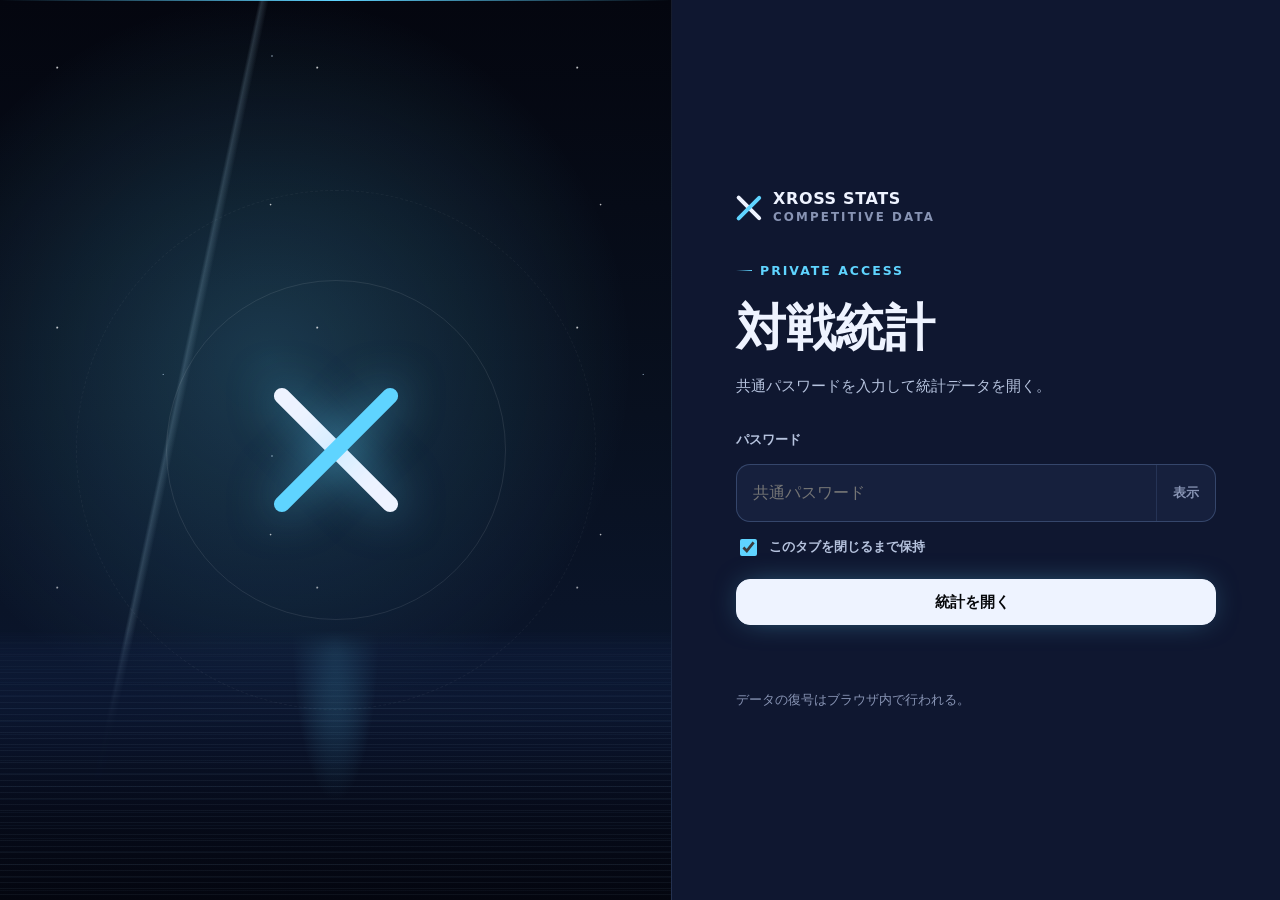
==== commit 90c78982: "no message" ====
--- a/index.html
+++ b/index.html
@@ -3,8 +3,8 @@
 <head>
   <meta charset="utf-8">
   <meta name="viewport" content="width=device-width, initial-scale=1, viewport-fit=cover">
-  <meta name="theme-color" content="#f4f5f8">
-  <meta name="color-scheme" content="light">
+  <meta name="theme-color" content="#070b1a">
+  <meta name="color-scheme" content="dark">
   <meta name="description" content="Xross Stars 対戦統計ダッシュボード">
   <title>Xross Stats</title>
   <link rel="stylesheet" href="styles.css">
@@ -65,7 +65,8 @@
         <button class="nav__item" type="button" data-view="decks"><span>02</span><b>デッキ</b></button>
         <button class="nav__item" type="button" data-view="cards"><span>03</span><b>カード</b></button>
         <button class="nav__item" type="button" data-view="tactics"><span>04</span><b>戦術</b></button>
-        <button class="nav__item" type="button" data-view="logs"><span>05</span><b>対戦ログ</b></button>
+        <button class="nav__item" type="button" data-view="matchup"><span>05</span><b>対面</b></button>
+        <button class="nav__item" type="button" data-view="logs"><span>06</span><b>対戦ログ</b></button>
       </nav>
       <div class="topbar__context">
         <div><span>PERIOD</span><strong id="topPeriod">—</strong></div>
@@ -84,7 +85,8 @@
         <button class="nav__item" type="button" data-view="decks"><span class="nav__number">02</span><span><b>デッキ</b><small>Deck analysis</small></span></button>
         <button class="nav__item" type="button" data-view="cards"><span class="nav__number">03</span><span><b>カード統計</b><small>Card performance</small></span></button>
         <button class="nav__item" type="button" data-view="tactics"><span class="nav__number">04</span><span><b>戦術構成</b><small>Tactics order</small></span></button>
-        <button class="nav__item" type="button" data-view="logs"><span class="nav__number">05</span><span><b>対戦ログ</b><small>Match records</small></span></button>
+        <button class="nav__item" type="button" data-view="matchup"><span class="nav__number">05</span><span><b>対面・相性</b><small>Matchup &amp; synergy</small></span></button>
+        <button class="nav__item" type="button" data-view="logs"><span class="nav__number">06</span><span><b>対戦ログ</b><small>Match records</small></span></button>
       </nav>
       <div class="sidebar__status"><i></i><span><b>DATA ONLINE</b><small id="sidebarGames">—</small></span></div>
     </aside>
@@ -95,7 +97,8 @@
       <button type="button" data-view="decks"><span>02</span><b>デッキ</b></button>
       <button type="button" data-view="cards"><span>03</span><b>カード</b></button>
       <button type="button" data-view="tactics"><span>04</span><b>戦術</b></button>
-      <button type="button" data-view="logs"><span>05</span><b>ログ</b></button>
+      <button type="button" data-view="matchup"><span>05</span><b>対面</b></button>
+      <button type="button" data-view="logs"><span>06</span><b>ログ</b></button>
     </nav>
 
     <main id="mainContent" class="main">
@@ -126,6 +129,17 @@
           </article>
         </div>
 
+        <div class="layout-two motion-group">
+          <article class="panel panel--tall">
+            <div class="panel__head"><div><p class="kicker">ROUND BREAKDOWN</p><h3>ラウンド別の勝率</h3></div><span class="panel__meta">1R / 2R / 3R</span></div>
+            <div id="roundChart" class="round-chart"></div>
+          </article>
+          <article class="panel panel--tall">
+            <div class="panel__head"><div><p class="kicker">DAILY TREND</p><h3>日別の推移</h3></div><span class="panel__meta">MATCHES / WIN RATE</span></div>
+            <div id="dailyTrendChart" class="trend-chart"></div>
+          </article>
+        </div>
+
         <article class="panel motion-item">
           <div class="panel__head"><div><p class="kicker">TOP DECKS</p><h3>信頼下限ランキング</h3></div><button class="text-link" type="button" data-jump="decks">すべて表示</button></div>
           <div id="overviewDecks" class="top-decks"></div>
@@ -161,7 +175,7 @@
         <div class="control-bar motion-item">
           <div id="cardTypeTabs" class="tabs"></div>
           <label class="search-control"><svg viewBox="0 0 24 24" aria-hidden="true"><circle cx="11" cy="11" r="7"/><path d="m20 20-4-4"/></svg><input id="cardSearch" type="search" placeholder="カード名で検索"></label>
-          <label class="select-control"><span>並び順</span><select id="cardSort"><option value="adoption">採用・使用率</option><option value="winrate">勝率</option><option value="games">試合数</option><option value="count">採用・使用数</option></select></label>
+          <label class="select-control"><span>並び順</span><select id="cardSort"><option value="adoption">採用・使用率</option><option value="confidence">信頼下限</option><option value="winrate">勝率</option><option value="games">試合数</option><option value="count">採用・使用数</option></select></label>
         </div>
         <div id="cardStatsList" class="card-stats-grid motion-group"></div>
       </section>
@@ -175,6 +189,33 @@
         <div id="tacticDeckRail" class="tactic-deck-rail motion-item" aria-label="デッキ候補"></div>
         <article id="selectedTacticDeck" class="selected-deck motion-item"></article>
         <div id="tacticSequenceList" class="sequence-list motion-group"></div>
+      </section>
+
+      <section class="view" data-view-panel="matchup">
+        <div class="page-head motion-item"><div><p class="kicker">MATCHUP &amp; SYNERGY</p><h2>対面・相性</h2><p>相手リーダーとの対面成績と、リーダー2体の噛み合い</p></div><div id="matchupCountBadge" class="count-badge"><span>RESULT</span><strong>—</strong></div></div>
+        <div class="control-bar motion-item">
+          <div id="matchupModeTabs" class="tabs"><button class="is-active" type="button" data-matchup-mode="matchup">対面</button><button type="button" data-matchup-mode="synergy">リーダー相性</button></div>
+          <label class="search-control search-control--wide"><svg viewBox="0 0 24 24" aria-hidden="true"><circle cx="11" cy="11" r="7"/><path d="m20 20-4-4"/></svg><input id="matchupSearch" type="search" placeholder="リーダー名で検索"></label>
+          <label class="select-control"><span>最低試合数</span><input id="matchupMinGames" type="number" min="1" step="1" value="10"></label>
+          <label class="select-control"><span>並び順</span><select id="matchupSort"><option value="confidence">信頼下限</option><option value="winrate">勝率</option><option value="games">試合数</option></select></label>
+        </div>
+
+        <div id="matchupPane">
+          <article class="panel motion-item">
+            <div class="panel__head"><div><p class="kicker">YOUR LEADER</p><h3>自分のリーダーを選ぶ</h3></div><span class="panel__meta">SELECT TO COMPARE</span></div>
+            <div id="matchupLeaderRail" class="matchup-rail"></div>
+          </article>
+          <article id="matchupDetail" class="panel motion-item"></article>
+        </div>
+
+        <div id="synergyPane" hidden>
+          <article class="panel motion-item">
+            <div class="panel__head"><div><p class="kicker">LEADER SYNERGY</p><h3>同時採用の相性</h3></div><span class="panel__meta">WILSON LOWER BOUND</span></div>
+            <p class="panel__note">同じデッキに入っていた2体の組み合わせ。1試合につき6ペアを数えているため、合計は総試合数と一致しない。</p>
+          </article>
+          <div id="synergyList" class="synergy-grid motion-group"></div>
+          <div class="load-more"><button id="synergyMore" class="button button--ghost" type="button">さらに表示</button></div>
+        </div>
       </section>
 
       <section class="view" data-view-panel="logs">
--- a/styles.css
+++ b/styles.css
@@ -1,2066 +1,950 @@
 @charset "UTF-8";
 
+/* ==========================================================================
+   XROSS STATS — dark arena
+   カード絵だけが色と光を持つ画面にする。面は明度で階層を作り、
+   影は使わない。文字は WCAG AA（4.5:1）を下回らないことを実測で担保している。
+   ========================================================================== */
+
 :root {
-  --paper: #f7f7f5;
-  --paper-2: #ffffff;
-  --ink: #111216;
-  --ink-2: #2d3038;
-  --muted: #686d78;
-  --muted-2: #9196a1;
-  --line: rgba(17, 18, 22, .14);
-  --line-soft: rgba(17, 18, 22, .075);
-  --surface: rgba(255, 255, 255, .88);
-  --surface-solid: #fff;
-  --surface-soft: rgba(243, 244, 246, .88);
-  --holo-a: #4cc9ff;
-  --holo-b: #7770ff;
-  --holo-c: #ff78c7;
-  --holo-d: #ffd86e;
-  --win: #00855e;
-  --win-soft: #e7f7f1;
-  --lose: #c43b4b;
-  --lose-soft: #fff0f1;
-  --blue: #286be8;
-  --cyan: #00a8ef;
-  --violet: #6857ef;
-  --magenta: #ec4b9a;
-  --shadow-sm: 0 12px 34px rgba(18, 20, 29, .07);
-  --shadow-md: 0 24px 65px rgba(18, 20, 29, .13);
-  --ease: cubic-bezier(.2, .82, .2, 1);
-  --header-h: 76px;
-  --content-max: 1540px;
-  --radius: 18px;
-  --radius-sm: 12px;
-  --card-ratio: 1.4;
+  /* 面: 夜空。中性の黒ではなく藍に振り、明度4段で奥行きを作る */
+  --bg: #070b1a;
+  --s1: #0f1730;   /* パネル */
+  --s2: #16203d;   /* 入れ子・入力欄 */
+  --s3: #1f2c50;   /* hover・選択 */
+  --line: rgba(150, 190, 255, .12);
+  --line-2: rgba(150, 190, 255, .24);
+
+  /* 文字（対 --s1 のコントラスト比） */
+  --tx: #eef3ff;
+  --tx-2: #b6c3de;
+  --tx-3: #8894b4;
+
+  /* 意味を持つ色だけ。シアン=夜空を切る光、琥珀=地平の残光 */
+  --win: #3ce3b0;
+  --win-dim: rgba(60, 227, 176, .13);
+  --lose: #ff7a97;
+  --lose-dim: rgba(255, 122, 151, .13);
+  --accent: #5fd4ff;
+  --accent-2: #ffd08a;
+  --accent-dim: rgba(95, 212, 255, .14);
+
+  --ease: cubic-bezier(.2, .78, .2, 1);
+  --header-h: 68px;
+  --content-max: 1560px;
+  --r-sm: 10px;
+  --r: 14px;
+  --r-lg: 20px;
+  --card-ratio: 716 / 996;
 }
 
 * { box-sizing: border-box; }
-html { min-width: 320px; scroll-behavior: smooth; background: var(--paper); }
+html { min-width: 320px; background: var(--bg); scroll-behavior: smooth; }
+html, body { overflow-x: clip; }
 body {
   margin: 0;
-  min-width: 320px;
   min-height: 100vh;
-  overflow-x: hidden;
-  color: var(--ink);
-  background: var(--paper);
+  color: var(--tx);
+  background: var(--bg);
   font-family: Inter, "Noto Sans JP", "Hiragino Kaku Gothic ProN", "Yu Gothic", Meiryo, system-ui, sans-serif;
-  font-size: 17px;
-  line-height: 1.55;
+  font-size: 16px;
+  line-height: 1.6;
+  -webkit-font-smoothing: antialiased;
   text-rendering: optimizeLegibility;
-  -webkit-font-smoothing: antialiased;
 }
 body.is-route-transitioning { overflow: hidden; }
-button, input, select { font: inherit; }
-button { border: 0; cursor: pointer; }
-button:focus-visible, input:focus-visible, select:focus-visible, summary:focus-visible {
-  outline: 3px solid rgba(40, 107, 232, .28);
-  outline-offset: 3px;
-}
-svg { width: 21px; height: 21px; fill: none; stroke: currentColor; stroke-width: 1.8; stroke-linecap: round; stroke-linejoin: round; }
+button, input, select { font: inherit; color: inherit; }
+button { border: 0; background: none; cursor: pointer; }
+:focus-visible { outline: 2px solid var(--accent); outline-offset: 2px; }
+svg { width: 20px; height: 20px; fill: none; stroke: currentColor; stroke-width: 1.7; stroke-linecap: round; stroke-linejoin: round; }
 [hidden] { display: none !important; }
-
-/* Official-note-inspired foundation: monochrome base, faint holographic layer, repeated stars/X. */
-.backdrop { position: fixed; z-index: -2; inset: 0; overflow: hidden; pointer-events: none; background: var(--paper); }
-.backdrop::before {
-  content: "";
-  position: absolute; inset: 0;
-  opacity: .34;
+h1, h2, h3, h4 { margin: 0; font-weight: 800; letter-spacing: -.01em; line-height: 1.25; }
+
+/* 数値は必ず等幅。桁が揺れると比較の道具にならない */
+.kpi-card__value, .count-badge strong, .turn-row__rate, .flow-card__head strong,
+.round-row__rate, .deck-headline > strong, .deck-subs b, .top-deck__metrics strong,
+.card-stat__headline strong, .card-stat__minor strong, .matchup-summary__metrics strong,
+.synergy-card__metrics strong, .spotlight__metric strong, .insight-cell strong,
+.matchup-row__rate b, .matchup-row__name small, .sequence-metric strong,
+.selected-deck__summary strong, .trend-axis span, .deck-rank, .turn-row__label small,
+.round-row__head small, .flow-card__meta, .matchup-chip small, .matchup-edge i {
+  font-variant-numeric: tabular-nums;
+}
+
+/* --- 背景: 夜空 -------------------------------------------------------------
+   上ほど濃く、地平に向かって残光でわずかに温かくなる縦グラデーションの上に、
+   星・雲・飛行機雲・水面を重ねる。 */
+.backdrop {
+  position: fixed; z-index: -2; inset: 0; overflow: hidden; pointer-events: none;
   background:
-    linear-gradient(112deg, transparent 0 43%, rgba(255,255,255,.8) 43.3% 43.8%, transparent 44.1% 100%),
-    radial-gradient(circle at 15% 12%, rgba(76,201,255,.09), transparent 28%),
-    radial-gradient(circle at 82% 20%, rgba(255,120,199,.07), transparent 26%),
-    radial-gradient(circle at 66% 88%, rgba(119,112,255,.07), transparent 30%);
+    radial-gradient(ellipse 120% 62% at 50% 108%, rgba(255, 208, 138, .1), transparent 62%),
+    linear-gradient(180deg, #04060f 0%, #070b1a 34%, #0a1226 72%, #0d1a35 100%);
 }
 .backdrop__mesh {
   position: absolute; inset: 0;
-  opacity: .18;
   background-image:
-    linear-gradient(rgba(17,18,22,.06) 1px, transparent 1px),
-    linear-gradient(90deg, rgba(17,18,22,.06) 1px, transparent 1px);
-  background-size: 56px 56px;
-  mask-image: linear-gradient(to bottom, #000, transparent 75%);
-}
+    radial-gradient(1.4px 1.4px at 18% 22%, rgba(255,255,255,.95), transparent 100%),
+    radial-gradient(1.1px 1.1px at 63% 9%,  rgba(210,235,255,.85), transparent 100%),
+    radial-gradient(1.6px 1.6px at 84% 47%, rgba(255,255,255,.9), transparent 100%),
+    radial-gradient(1px 1px   at 37% 71%,   rgba(190,220,255,.8), transparent 100%),
+    radial-gradient(1.2px 1.2px at 8% 58%,  rgba(255,255,255,.75), transparent 100%),
+    radial-gradient(1px 1px   at 71% 84%,   rgba(200,230,255,.7), transparent 100%),
+    radial-gradient(1.8px 1.8px at 46% 34%, rgba(255,255,255,.85), transparent 100%),
+    radial-gradient(1px 1px   at 92% 17%,   rgba(220,240,255,.7), transparent 100%);
+  background-size: 340px 340px, 520px 520px, 700px 700px, 420px 420px, 610px 610px, 300px 300px, 860px 860px, 470px 470px;
+  mask-image: linear-gradient(180deg, #000 0%, #000 52%, transparent 88%);
+  animation: twinkle 7s ease-in-out infinite;
+}
+@keyframes twinkle { 0%, 100% { opacity: .85; } 50% { opacity: .5; } }
+.backdrop__flare { position: absolute; border-radius: 50%; filter: blur(110px); }
+.backdrop__flare--a { left: -12vw; top: -10vh; width: 48vw; aspect-ratio: 1; background: var(--accent); opacity: .13; }
+.backdrop__flare--b { right: -18vw; bottom: -22vh; width: 56vw; aspect-ratio: 1.4; background: #8ab4ff; opacity: .14; }
 .backdrop__slashes {
-  position: absolute; inset: -20%;
-  opacity: .16;
-  background: repeating-linear-gradient(132deg, transparent 0 104px, rgba(17,18,22,.09) 105px 106px, transparent 107px 210px);
-  transform: rotate(-2deg);
-}
-.backdrop__flare { position: absolute; width: 42vw; aspect-ratio: 1; border-radius: 50%; filter: blur(80px); opacity: .08; }
-.backdrop__flare--a { left: -18vw; top: 10vh; background: var(--holo-a); }
-.backdrop__flare--b { right: -18vw; bottom: -12vh; background: var(--holo-c); }
-
-/* Small X / four-star emblem */
-.x-mark { position: relative; display: inline-block; flex: none; width: 32px; height: 32px; }
-.x-mark i { position: absolute; left: 13px; top: 2px; width: 6px; height: 28px; border-radius: 2px; transform-origin: center; background: var(--ink); }
-.x-mark i:first-child { transform: rotate(45deg); }
-.x-mark i:last-child { transform: rotate(-45deg); }
-.x-mark::before, .x-mark::after { content: ""; position: absolute; width: 4px; height: 4px; border-radius: 50%; background: var(--ink); }
-.x-mark::before { left: 1px; top: 2px; box-shadow: 26px 0 0 var(--ink), 0 26px 0 var(--ink), 26px 26px 0 var(--ink); }
-.x-mark--large { width: 230px; height: 230px; opacity: .9; }
-.x-mark--large i { left: 96px; top: 8px; width: 38px; height: 214px; border-radius: 8px; background: linear-gradient(180deg, #fff, rgba(255,255,255,.3)); }
-.x-mark--large::before { left: 18px; top: 18px; width: 11px; height: 11px; background: #fff; box-shadow: 183px 0 0 #fff, 0 183px 0 #fff, 183px 183px 0 #fff; }
-
-.brand-lockup { display: inline-flex; align-items: center; gap: 12px; color: var(--ink); }
-.brand-lockup > span:last-child { display: grid; line-height: 1; text-align: left; }
-.brand-lockup strong {
-  font-family: "Palatino Linotype", Palatino, Georgia, serif;
-  font-size: 1.18rem;
-  font-weight: 700;
-  letter-spacing: -.035em;
-}
-.brand-lockup small { margin-top: 5px; color: var(--muted); font-family: "Arial Narrow", Arial, sans-serif; font-size: .62rem; font-weight: 800; letter-spacing: .17em; }
-.brand-lockup--button { padding: 0; background: transparent; }
-
-.kicker { margin: 0 0 7px; color: var(--muted); font-family: "Arial Narrow", Arial, sans-serif; font-size: .73rem; font-weight: 900; letter-spacing: .16em; text-transform: uppercase; }
-
-/* Password */
-.auth { position: fixed; z-index: 200; inset: 0; display: grid; grid-template-columns: minmax(340px, 1.1fr) minmax(420px, .9fr); min-height: 100dvh; background: #fff; }
-.auth__visual { position: relative; display: grid; place-items: center; overflow: hidden; color: #fff; background: #111216; }
+  position: absolute; inset: 0;
+  background-image:
+    linear-gradient(107deg, transparent 0 38%, rgba(180, 225, 255, .16) 38.4%, transparent 39%),
+    linear-gradient(107deg, transparent 0 62%, rgba(180, 225, 255, .1) 62.3%, transparent 62.8%);
+  mask-image: radial-gradient(ellipse 70% 50% at 62% 22%, #000, transparent 72%);
+}
+.backdrop::before {
+  content: ""; position: absolute; left: 0; right: 0; bottom: 33vh; height: 1px;
+  background: linear-gradient(90deg, transparent 4%, rgba(150,220,255,.45) 24%, rgba(255,214,160,.5) 64%, transparent 96%);
+  box-shadow: 0 0 24px rgba(120,200,255,.32);
+}
+.backdrop::after {
+  content: ""; position: absolute; left: 0; right: 0; bottom: 0; height: 33vh;
+  background:
+    radial-gradient(ellipse 6% 82% at 76% 0%, rgba(95,212,255,.24), transparent 72%),
+    radial-gradient(ellipse 11% 64% at 26% 0%, rgba(255,208,138,.14), transparent 74%),
+    repeating-linear-gradient(180deg, rgba(175,222,255,.05) 0 1px, transparent 1px 6px),
+    repeating-linear-gradient(180deg, rgba(140,200,255,.035) 0 1px, transparent 1px 13px),
+    linear-gradient(180deg, rgba(14,28,58,.92) 0%, #070c1c 62%, #04070f 100%);
+  mask-image: linear-gradient(180deg, transparent 0%, rgba(0,0,0,.5) 7%, #000 34%, #000 100%);
+  animation: ripple 11s linear infinite;
+}
+@keyframes ripple { to { background-position: 0 0, 0 0, 0 -12px, 0 26px, 0 0; } }
+@media (prefers-reduced-motion: reduce) { .backdrop__mesh, .backdrop::after { animation: none; } }
+
+/* --- ブランド ------------------------------------------------------------- */
+.x-mark { position: relative; display: block; width: 26px; height: 26px; flex: none; }
+.x-mark i { position: absolute; left: 50%; top: 50%; width: 128%; height: 4px; border-radius: 2px; background: var(--tx); }
+.x-mark i:first-child { transform: translate(-50%, -50%) rotate(45deg); }
+.x-mark i:last-child { transform: translate(-50%, -50%) rotate(-45deg); background: var(--accent); }
+.x-mark--large { width: 132px; height: 132px; }
+.x-mark--large i { height: 16px; border-radius: 8px; }
+
+.brand-lockup { display: flex; align-items: center; gap: 11px; padding: 0; color: var(--tx); text-align: left; }
+.brand-lockup > span:last-child { display: grid; }
+.brand-lockup strong { font-size: 1rem; font-weight: 900; letter-spacing: .04em; line-height: 1.15; }
+.brand-lockup small { color: var(--tx-3); font-size: .68rem; font-weight: 700; letter-spacing: .18em; }
+.brand-lockup--button { transition: opacity .2s; }
+.brand-lockup--button:hover { opacity: .72; }
+
+/* --- 認証画面 ------------------------------------------------------------- */
+.auth { position: relative; z-index: 1; display: grid; grid-template-columns: 1.05fr .95fr; min-height: 100vh; }
+.auth__visual {
+  position: relative; overflow: hidden;
+  background:
+    linear-gradient(102deg, transparent 0 30%, rgba(190,232,255,.17) 30.4%, transparent 31.2%),
+    radial-gradient(ellipse 100% 46% at 50% 104%, rgba(255,208,138,.16), transparent 62%),
+    radial-gradient(circle at 40% 40%, rgba(95,212,255,.22), transparent 54%),
+    linear-gradient(180deg, #04060f 0%, #08101f 46%, #0d1a36 100%);
+  border-right: 1px solid var(--line);
+}
+/* 認証画面にも星と飛行機雲を置く */
 .auth__visual::before {
-  content: ""; position: absolute; inset: 0; opacity: .38;
+  content: ""; position: absolute; inset: 0;
+  background-image:
+    radial-gradient(1.5px 1.5px at 22% 26%, rgba(255,255,255,.95), transparent 100%),
+    radial-gradient(1.1px 1.1px at 68% 14%, rgba(210,235,255,.85), transparent 100%),
+    radial-gradient(1.3px 1.3px at 82% 62%, rgba(255,255,255,.8), transparent 100%),
+    radial-gradient(1px 1px at 34% 78%, rgba(200,230,255,.75), transparent 100%);
+  background-size: 260px 260px, 400px 400px, 330px 330px, 480px 480px;
+  mask-image: linear-gradient(180deg, #000 0%, #000 58%, transparent 92%);
+}
+/* 水面: Xの光がそのまま落ちる */
+.auth__visual::after {
+  content: ""; position: absolute; left: 0; right: 0; bottom: 0; height: 30%;
   background:
-    repeating-linear-gradient(135deg, transparent 0 110px, rgba(255,255,255,.09) 111px 112px, transparent 113px 220px),
-    radial-gradient(circle at 20% 18%, rgba(76,201,255,.35), transparent 30%),
-    radial-gradient(circle at 80% 72%, rgba(255,120,199,.25), transparent 32%);
-}
-.auth__visual::after { content: ""; position: absolute; inset: 26px; border: 1px solid rgba(255,255,255,.2); clip-path: polygon(0 0, 95% 0, 100% 9%, 100% 100%, 5% 100%, 0 91%); }
-.auth__orbit { position: absolute; width: 420px; aspect-ratio: 1; border: 1px solid rgba(255,255,255,.18); border-radius: 50%; animation: orbitSpin 18s linear infinite; }
-.auth__orbit--two { width: 570px; animation-direction: reverse; animation-duration: 25s; }
-.auth__orbit::before, .auth__orbit::after { content: ""; position: absolute; width: 8px; height: 8px; border-radius: 50%; background: #fff; box-shadow: 0 0 24px rgba(255,255,255,.8); }
-.auth__orbit::before { left: 15%; top: 10%; }.auth__orbit::after { right: 9%; bottom: 18%; }
-.auth__scan { position: absolute; inset: 0; background: linear-gradient(110deg, transparent 42%, rgba(255,255,255,.11) 50%, transparent 58%); transform: translateX(-100%); animation: authScan 4.5s ease-in-out infinite; }
-.auth__panel { position: relative; display: flex; flex-direction: column; justify-content: center; padding: clamp(48px, 7vw, 112px); background: rgba(255,255,255,.96); }
-.auth__panel::after { content: "✦  ✦  ✦  ✦"; position: absolute; right: 44px; top: 36px; color: rgba(17,18,22,.14); font-size: 1rem; letter-spacing: 1em; }
-.auth__panel > .brand-lockup { margin-bottom: clamp(64px, 10vh, 118px); }
-.auth h1 { margin: 0; font-family: "Palatino Linotype", Palatino, "Yu Mincho", serif; font-size: clamp(2.6rem, 4vw, 4.2rem); font-weight: 600; line-height: 1; letter-spacing: -.06em; }
-.auth__lead { margin: 20px 0 30px; color: var(--muted); font-size: 1rem; }
-.auth-form { display: grid; gap: 13px; max-width: 510px; }
-.auth-form > label:first-child { color: var(--ink-2); font-size: .83rem; font-weight: 800; }
-.password-control { display: grid; grid-template-columns: 1fr auto; min-height: 58px; border: 1px solid var(--line); background: #fff; transition: .2s ease; }
-.password-control:focus-within { border-color: var(--ink); box-shadow: 0 0 0 4px rgba(17,18,22,.07); }
-.password-control input { min-width: 0; padding: 0 18px; border: 0; outline: 0; color: var(--ink); background: transparent; font-size: 1rem; }
-.password-control button { padding: 0 18px; color: var(--muted); background: transparent; font-size: .83rem; font-weight: 800; }
-.remember-control { display: inline-flex; align-items: center; gap: 10px; width: fit-content; color: var(--muted); font-size: .83rem; }
-.remember-control input { width: 18px; height: 18px; accent-color: var(--ink); }
-.auth-message { min-height: 1.5em; margin: 15px 0 0; color: var(--lose); font-size: .86rem; }
-.auth-message.is-info { color: var(--muted); }
-.auth__security { margin: 18px 0 0; color: var(--muted-2); font-size: .75rem; }
-body.is-unlocked .auth { display: none; }
-
-/* Header */
-.app { min-height: 100vh; }
-.topbar { position: fixed; z-index: 100; inset: 0 0 auto; height: var(--header-h); display: grid; grid-template-columns: auto minmax(520px, 1fr) auto; align-items: center; gap: 32px; padding: 0 clamp(20px, 3vw, 52px); border-bottom: 1px solid var(--line); background: rgba(250,250,248,.9); backdrop-filter: blur(22px) saturate(1.1); }
-.topbar::after { content: ""; position: absolute; left: 0; bottom: -1px; width: 31%; height: 2px; background: linear-gradient(90deg, transparent, var(--holo-a), var(--holo-b), var(--holo-c), transparent); opacity: .7; }
-.topbar__menu { display: none !important; }
-.desktop-nav { justify-self: center; display: flex; align-items: stretch; height: 100%; }
-.desktop-nav .nav__item { position: relative; display: flex; align-items: center; gap: 8px; min-width: 104px; padding: 0 16px; color: var(--muted); background: transparent; font-size: .88rem; }
-.desktop-nav .nav__item span { color: var(--muted-2); font-family: "Arial Narrow", Arial, sans-serif; font-size: .66rem; font-weight: 900; letter-spacing: .1em; }
-.desktop-nav .nav__item b { font-weight: 750; white-space: nowrap; }
-.desktop-nav .nav__item::after { content: ""; position: absolute; left: 18px; right: 18px; bottom: 0; height: 3px; background: var(--ink); transform: scaleX(0); transform-origin: center; transition: transform .25s var(--ease); }
-.desktop-nav .nav__item:hover, .desktop-nav .nav__item.is-active { color: var(--ink); }
-.desktop-nav .nav__item.is-active::after { transform: scaleX(1); }
-.topbar__context { display: flex; align-items: center; gap: 20px; }
-.topbar__context > div { display: grid; min-width: 118px; }
-.topbar__context span { color: var(--muted-2); font-family: "Arial Narrow", Arial, sans-serif; font-size: .62rem; font-weight: 900; letter-spacing: .13em; }
-.topbar__context strong { margin-top: 3px; overflow: hidden; color: var(--ink-2); font-size: .72rem; font-weight: 700; text-overflow: ellipsis; white-space: nowrap; }
-.icon-button { display: grid; place-items: center; width: 42px; height: 42px; padding: 0; border: 1px solid var(--line); border-radius: 50%; color: var(--ink); background: rgba(255,255,255,.72); transition: .2s ease; }
-.icon-button:hover { background: #fff; box-shadow: var(--shadow-sm); }
+    radial-gradient(ellipse 9% 88% at 50% 0%, rgba(95,212,255,.3), transparent 72%),
+    repeating-linear-gradient(180deg, rgba(180,225,255,.055) 0 1px, transparent 1px 6px),
+    repeating-linear-gradient(180deg, rgba(140,200,255,.04) 0 1px, transparent 1px 13px),
+    linear-gradient(180deg, rgba(16,32,66,.94) 0%, #060b1a 66%, #04060f 100%);
+  mask-image: linear-gradient(180deg, transparent 0%, rgba(0,0,0,.45) 8%, #000 36%, #000 100%);
+  box-shadow: 0 -1px 0 rgba(150,220,255,.28), 0 -14px 40px -18px rgba(120,200,255,.5);
+  animation: ripple 11s linear infinite;
+}
+.auth__visual .x-mark--large { position: absolute; left: 50%; top: 50%; transform: translate(-50%, -50%); z-index: 1; }
+.auth__visual .x-mark--large i { box-shadow: 0 0 46px rgba(95,212,255,.55); }
+.auth__orbit, .auth__scan { z-index: 1; }
+.auth__orbit { position: absolute; left: 50%; top: 50%; border: 1px solid rgba(255,255,255,.09); border-radius: 50%; transform: translate(-50%, -50%); }
+.auth__orbit--one { width: 340px; height: 340px; }
+.auth__orbit--two { width: 520px; height: 520px; border-style: dashed; opacity: .5; }
+.auth__scan { position: absolute; left: 0; right: 0; height: 1px; background: linear-gradient(90deg, transparent, var(--accent), transparent); animation: scan 5s var(--ease) infinite; }
+@keyframes scan { 0%, 100% { top: 12%; opacity: 0; } 50% { top: 88%; opacity: .8; } }
+
+.auth__panel { display: flex; flex-direction: column; justify-content: center; gap: 4px; padding: clamp(30px, 5vw, 76px); background: var(--s1); }
+.auth__panel .kicker { margin-top: 30px; }
+.auth__panel h1 { margin: 6px 0 10px; font-size: clamp(2.2rem, 4vw, 3.1rem); font-weight: 900; }
+.auth__lead { margin: 0 0 26px; color: var(--tx-2); font-size: .96rem; }
+.auth-form { display: grid; gap: 14px; }
+.auth-form > label { color: var(--tx-2); font-size: .84rem; font-weight: 700; }
+.password-control { display: flex; overflow: hidden; border: 1px solid var(--line-2); border-radius: var(--r); background: var(--s2); }
+.password-control input { flex: 1; min-width: 0; padding: 15px 16px; border: 0; background: none; font-size: 1rem; outline: 0; }
+.password-control button { padding: 0 16px; border-left: 1px solid var(--line); color: var(--tx-3); font-size: .84rem; font-weight: 700; }
+.password-control button:hover { color: var(--tx); }
+.remember-control { display: flex; align-items: center; gap: 9px; color: var(--tx-2); font-size: .86rem; }
+.remember-control input { width: 17px; height: 17px; accent-color: var(--accent); }
+.auth-message { min-height: 1.4em; margin: 12px 0 0; color: var(--lose); font-size: .86rem; }
+.auth-message.is-info { color: var(--tx-3); }
+.auth__security { margin: 26px 0 0; color: var(--tx-3); font-size: .8rem; }
+
+/* --- ローディング ---------------------------------------------------------- */
+.loading-screen { position: fixed; z-index: 300; inset: 0; display: grid; place-content: center; justify-items: center; gap: 12px; background: var(--bg); }
+body:not(.is-loading) .loading-screen { display: none; }
+.loading-mark { position: relative; width: 46px; height: 46px; animation: spin 1.5s var(--ease) infinite; }
+.loading-mark i { position: absolute; left: 50%; top: 50%; width: 128%; height: 5px; border-radius: 3px; background: var(--accent); }
+.loading-mark i:first-child { transform: translate(-50%, -50%) rotate(45deg); }
+.loading-mark i:last-child { transform: translate(-50%, -50%) rotate(-45deg); background: var(--accent-2); }
+@keyframes spin { to { transform: rotate(360deg); } }
+.loading-screen strong { font-size: 1rem; font-weight: 900; letter-spacing: .1em; }
+.loading-screen small { color: var(--tx-3); font-size: .74rem; letter-spacing: .18em; }
+
+/* --- トップバー ------------------------------------------------------------ */
+.topbar {
+  position: sticky; z-index: 100; top: 0;
+  display: grid; grid-template-columns: auto 1fr auto; align-items: center; gap: 28px;
+  height: var(--header-h); padding: 0 clamp(16px, 2.6vw, 40px);
+  border-bottom: 1px solid var(--line);
+  background: rgba(9, 10, 14, .82);
+  backdrop-filter: blur(18px);
+}
+/* サイドバーを使わない構成なので、ハンバーガーは常に出さない
+   （.icon-button の display より後に効かせる必要がある） */
+.topbar .topbar__menu { display: none; }
+.desktop-nav { justify-self: center; display: flex; align-items: center; gap: 2px; }
+.desktop-nav .nav__item {
+  display: inline-flex; align-items: center; gap: 8px;
+  padding: 9px 15px; border-radius: 999px;
+  color: var(--tx-3); font-size: .95rem; font-weight: 700;
+  transition: color .18s, background .18s;
+}
+.desktop-nav .nav__item span { font-family: "Arial Narrow", Arial, sans-serif; font-size: .74rem; font-weight: 900; letter-spacing: .1em; opacity: .7; }
+.desktop-nav .nav__item b { font-weight: 700; white-space: nowrap; }
+.desktop-nav .nav__item:hover { color: var(--tx); background: var(--s2); }
+.desktop-nav .nav__item.is-active { color: #06070a; background: var(--tx); }
+.desktop-nav .nav__item.is-active span { opacity: .55; }
+
+.topbar__context { display: flex; align-items: center; gap: 22px; }
+.topbar__context > div { display: grid; gap: 1px; }
+.topbar__context span { color: var(--tx-3); font-size: .68rem; font-weight: 800; letter-spacing: .14em; }
+.topbar__context strong { color: var(--tx-2); font-size: .84rem; font-weight: 700; white-space: nowrap; }
+.icon-button { display: grid; place-items: center; width: 38px; height: 38px; border: 1px solid var(--line); border-radius: 50%; color: var(--tx-2); transition: .18s; }
+.icon-button:hover { color: var(--tx); border-color: var(--line-2); background: var(--s2); }
 
 .sidebar, .sidebar-scrim { display: none !important; }
 .mobile-nav { display: none; }
-.main { width: min(100%, var(--content-max)); margin: 0 auto; padding: calc(var(--header-h) + 42px) clamp(22px, 4vw, 70px) 80px; }
+
+/* --- レイアウト ------------------------------------------------------------ */
+.main { width: min(100%, var(--content-max)); margin: 0 auto; padding: 30px clamp(16px, 2.6vw, 40px) 90px; }
 .view { display: none; min-width: 0; }
 .view.is-active { display: block; }
 
-/* Hero */
-.hero { position: relative; display: grid; grid-template-columns: minmax(0, 1fr) 320px; align-items: center; min-height: 300px; padding: 46px 52px; overflow: hidden; color: #fff; background: #111216; clip-path: polygon(0 0, calc(100% - 34px) 0, 100% 34px, 100% 100%, 24px 100%, 0 calc(100% - 24px)); }
-.hero::before {
-  content: ""; position: absolute; inset: 0; opacity: .72;
+.kicker { margin: 0 0 7px; color: var(--accent); font-size: .74rem; font-weight: 800; letter-spacing: .16em; text-transform: uppercase; }
+.page-head { display: flex; align-items: flex-end; justify-content: space-between; gap: 24px; margin-bottom: 22px; padding-bottom: 20px; border-bottom: 1px solid var(--line); }
+.page-head h2 { font-size: clamp(1.9rem, 3vw, 2.7rem); font-weight: 900; letter-spacing: -.015em; }
+.page-head > div:first-child > p:last-child { margin: 8px 0 0; color: var(--tx-2); font-size: .95rem; }
+.count-badge { flex: none; display: grid; justify-items: end; gap: 2px; }
+.count-badge span { color: var(--tx-3); font-size: .78rem; font-weight: 800; letter-spacing: .13em; }
+.count-badge strong { font-size: 2.3rem; font-weight: 900; line-height: 1; letter-spacing: -.03em; }
+
+.layout-two { display: grid; grid-template-columns: repeat(2, minmax(0, 1fr)); gap: 14px; margin-bottom: 14px; }
+.layout-three { display: grid; grid-template-columns: repeat(3, minmax(0, 1fr)); gap: 14px; margin: 14px 0; }
+
+/* --- パネル --------------------------------------------------------------- */
+.panel { min-width: 0; overflow: hidden; border: 1px solid var(--line); border-radius: var(--r-lg); background: var(--s1); }
+.panel--tall { min-height: 300px; }
+.panel__head { display: flex; align-items: flex-start; justify-content: space-between; gap: 16px; padding: 20px 22px 14px; }
+.panel__head h3 { font-size: 1.35rem; font-weight: 800; }
+.panel__head .kicker { margin-bottom: 4px; }
+.panel__meta { flex: none; color: var(--tx-3); font-size: .7rem; font-weight: 800; letter-spacing: .12em; }
+.panel__note { margin: 0; padding: 12px 22px 20px; color: var(--tx-3); font-size: .84rem; line-height: 1.75; }
+.text-link { padding: 3px 0; border-bottom: 1px solid var(--line-2); color: var(--tx-2); font-size: .86rem; font-weight: 700; }
+.text-link:hover { color: var(--accent); border-color: var(--accent); }
+.empty-state { padding: 46px 20px; border: 1px dashed var(--line-2); border-radius: var(--r); color: var(--tx-3); text-align: center; font-size: .92rem; }
+.empty-state strong { display: block; margin-bottom: 4px; color: var(--tx); font-size: 1.02rem; }
+
+/* --- 操作系 --------------------------------------------------------------- */
+.control-bar { display: flex; flex-wrap: wrap; align-items: end; gap: 10px; margin-bottom: 16px; padding: 12px; border: 1px solid var(--line); border-radius: var(--r-lg); background: var(--s1); }
+.tabs { display: inline-flex; gap: 2px; padding: 3px; border-radius: 999px; background: var(--s2); }
+.tabs button { padding: 9px 16px; border-radius: 999px; color: var(--tx-3); font-size: .92rem; font-weight: 700; white-space: nowrap; transition: .18s; }
+.tabs button:hover { color: var(--tx); }
+.tabs button.is-active { color: #06070a; background: var(--tx); }
+.search-control { flex: 1 1 260px; min-width: 200px; display: flex; align-items: center; gap: 10px; padding: 0 14px; min-height: 46px; border: 1px solid var(--line-2); border-radius: var(--r); background: var(--s2); }
+.search-control--wide { flex-basis: 380px; }
+.search-control svg { flex: none; color: var(--tx-3); }
+.search-control input { width: 100%; min-width: 0; border: 0; background: none; outline: 0; font-size: .98rem; }
+.search-control input::placeholder { color: var(--tx-3); }
+.select-control { flex: 0 1 168px; display: grid; gap: 5px; }
+.select-control > span { color: var(--tx-3); font-size: .78rem; font-weight: 700; }
+.select-control input, .select-control select {
+  width: 100%; min-height: 46px; padding: 0 12px;
+  border: 1px solid var(--line-2); border-radius: var(--r);
+  background: var(--s2); outline: 0; font-size: .96rem;
+}
+.select-control select { appearance: none; background-image: linear-gradient(45deg, transparent 50%, var(--tx-3) 50%), linear-gradient(135deg, var(--tx-3) 50%, transparent 50%); background-position: calc(100% - 17px) 50%, calc(100% - 12px) 50%; background-size: 5px 5px; background-repeat: no-repeat; padding-right: 32px; }
+.button { min-height: 46px; padding: 0 18px; border: 1px solid var(--line-2); border-radius: var(--r); color: var(--tx); font-size: .92rem; font-weight: 700; transition: .18s; }
+.button:hover { border-color: var(--tx-3); background: var(--s2); }
+.button--primary, .button--dark { color: #06070a; background: var(--tx); border-color: var(--tx); }
+.button--primary:hover, .button--dark:hover { background: #fff; }
+.button--ghost { background: none; }
+.button--wide { width: 100%; justify-content: center; }
+.button:disabled { opacity: .45; cursor: not-allowed; }
+#unlockButton { display: flex; align-items: center; justify-content: center; gap: 8px; margin-top: 6px; }
+.load-more { display: flex; justify-content: center; margin-top: 20px; }
+.pagination { display: flex; justify-content: center; flex-wrap: wrap; gap: 6px; margin-top: 22px; }
+.pagination button { min-width: 42px; min-height: 42px; padding: 0 12px; border: 1px solid var(--line); border-radius: var(--r-sm); color: var(--tx-2); font-size: .92rem; font-weight: 700; }
+.pagination button:hover:not(:disabled) { color: var(--tx); background: var(--s2); }
+.pagination button.is-active { color: #06070a; background: var(--tx); border-color: var(--tx); }
+.pagination button:disabled { opacity: .35; cursor: not-allowed; }
+.pagination span { display: grid; place-items: center; min-width: 24px; color: var(--tx-3); }
+.log-filter-toggle { display: none; }
+.log-advanced-filters { display: contents; }
+
+/* --- バー ------------------------------------------------------------------
+   勝率は 50% を中心に発散させる。0起点だと僅差が見た目に出ない。
+   採用率など「全体に対する割合」は 0 起点のまま。 */
+.rate-bar { height: 6px; overflow: hidden; border-radius: 99px; background: rgba(255,255,255,.13); }
+.rate-bar i { display: block; width: 0; height: 100%; border-radius: inherit; background: var(--bar-gradient, var(--tx-3)); transition: width .9s var(--ease); }
+/* 暗い面ではトラックが沈んで基準線が読めなくなるので、明るめに置く */
+.mu-bar { position: relative; height: 12px; border-radius: 99px; background: rgba(255,255,255,.13); }
+.mu-bar::before { content: ""; position: absolute; left: 50%; top: -4px; bottom: -4px; width: 1px; background: rgba(255,255,255,.45); }
+.mu-bar i { position: absolute; top: 0; bottom: 0; width: 0; border-radius: 99px; background: var(--tx-3); transition: width .9s var(--ease); }
+.mu-bar.is-good i { background: var(--win); box-shadow: 0 0 16px rgba(51,224,163,.4); }
+.mu-bar.is-bad i { background: var(--lose); box-shadow: 0 0 16px rgba(255,107,131,.35); }
+.chart-note, .round-chart__note { margin: 14px 0 0; color: var(--tx-3); font-size: .82rem; line-height: 1.7; }
+
+/* --- カード絵: 唯一の光源 --------------------------------------------------- */
+.card-art {
+  position: relative; display: block; flex: none;
+  width: 78px; aspect-ratio: var(--card-ratio);
+  overflow: hidden; border-radius: 9px;
+  background: #0e1016;
+  box-shadow: 0 0 0 1px rgba(255,255,255,.1), 0 10px 26px rgba(0,0,0,.6);
+  transition: box-shadow .3s var(--ease), transform .3s var(--ease);
+}
+.card-art img { position: absolute; inset: 0; width: 100%; height: 100%; object-fit: cover; opacity: 0; transform: scale(1.03); transition: opacity .4s ease, transform .6s var(--ease); }
+.card-art.has-image img { opacity: 1; transform: none; }
+.card-art.has-image { box-shadow: 0 0 0 1px rgba(170,210,255,.18), 0 12px 30px rgba(2,5,14,.7), 0 0 34px -8px rgba(95,212,255,.4); }
+.card-art__fallback { position: absolute; inset: 0; display: flex; flex-direction: column; justify-content: space-between; padding: 7px; color: var(--tx-3); background: linear-gradient(150deg, #171a23, #0e1016); transition: opacity .3s; }
+.card-art__fallback b { font-size: .5rem; font-weight: 800; letter-spacing: .1em; }
+.card-art__fallback span { overflow: hidden; font-size: .58rem; font-weight: 700; line-height: 1.25; display: -webkit-box; -webkit-line-clamp: 3; -webkit-box-orient: vertical; }
+.card-art.has-image .card-art__fallback { opacity: 0; }
+.card-art--xs { width: 44px; }
+.card-art--sm { width: 96px; }
+.card-art--lg { width: 152px; }
+
+.lineup-card { min-width: 0; display: grid; justify-items: center; gap: 7px; }
+.lineup-card .card-art { width: 100%; }
+.lineup-card > b { width: 100%; overflow: hidden; color: var(--tx-2); font-size: .84rem; font-weight: 700; line-height: 1.35; text-align: center; text-overflow: ellipsis; white-space: nowrap; }
+.lineup-card.is-empty { opacity: .35; }
+.card-chip { display: inline-flex; align-items: center; gap: 8px; min-width: 0; padding: 4px 12px 4px 4px; border: 1px solid var(--line); border-radius: 999px; background: var(--s2); }
+.card-chip > span:last-child { overflow: hidden; color: var(--tx-2); font-size: .86rem; font-weight: 700; text-overflow: ellipsis; white-space: nowrap; }
+.card-chip .card-art { width: 34px; border-radius: 6px; }
+
+/* --- 概要: ヒーロー -------------------------------------------------------- */
+.hero {
+  position: relative; display: grid; grid-template-columns: minmax(0, 1fr) auto; align-items: center; gap: 30px;
+  min-height: 216px; margin-bottom: 14px; padding: 30px clamp(22px, 3vw, 42px);
+  overflow: hidden; border: 1px solid var(--line); border-radius: var(--r-lg);
   background:
-    repeating-linear-gradient(134deg, transparent 0 126px, rgba(255,255,255,.08) 127px 128px, transparent 129px 254px),
-    radial-gradient(circle at 12% 18%, rgba(76,201,255,.2), transparent 31%),
-    radial-gradient(circle at 87% 75%, rgba(255,120,199,.17), transparent 32%);
-}
-.hero::after { content: "✦"; position: absolute; left: 58%; top: 22%; color: rgba(255,255,255,.12); font-size: 11rem; line-height: 1; transform: rotate(20deg); }
-.hero__copy, .hero__signal { position: relative; z-index: 1; }
-.hero .kicker { color: rgba(255,255,255,.62); }
-.hero h2 { margin: 0; font-family: "Palatino Linotype", Palatino, "Yu Mincho", serif; font-size: clamp(2.6rem, 4.8vw, 5rem); font-weight: 600; line-height: .95; letter-spacing: -.065em; }
-.hero__lead { margin: 22px 0 0; color: rgba(255,255,255,.72); font-family: "Arial Narrow", Arial, sans-serif; font-size: .82rem; font-weight: 800; letter-spacing: .1em; }
-.hero__signal { display: grid; place-items: center; min-height: 210px; }
-.signal-ring { position: relative; display: grid; place-content: center; width: 190px; height: 190px; border: 1px solid rgba(255,255,255,.28); border-radius: 50%; text-align: center; }
-.signal-ring::before, .signal-ring::after { content: ""; position: absolute; border-radius: 50%; }
-.signal-ring::before { inset: 13px; border: 1px solid rgba(255,255,255,.12); }
-.signal-ring::after { inset: -8px; border: 2px solid transparent; border-top-color: var(--holo-a); border-right-color: var(--holo-c); animation: ringSpin 9s linear infinite; }
-.signal-ring span { font-size: 3.25rem; font-weight: 850; line-height: 1; letter-spacing: -.08em; }
-.signal-ring small { margin-top: 8px; color: rgba(255,255,255,.58); font-size: .63rem; font-weight: 900; letter-spacing: .14em; }
-.signal-lines { position: absolute; width: 260px; height: 260px; animation: ringSpin 24s linear infinite reverse; }
-.signal-lines i { position: absolute; left: 50%; top: 0; width: 1px; height: 30px; background: rgba(255,255,255,.22); transform-origin: 50% 130px; }
-.signal-lines i:nth-child(2){transform:rotate(72deg)}.signal-lines i:nth-child(3){transform:rotate(144deg)}.signal-lines i:nth-child(4){transform:rotate(216deg)}.signal-lines i:nth-child(5){transform:rotate(288deg)}
-
-/* Page heading */
-.page-head { display: flex; justify-content: space-between; align-items: end; gap: 24px; margin-bottom: 24px; padding: 8px 0 22px; border-bottom: 1px solid var(--line); }
-.page-head h2 { margin: 0; font-family: "Palatino Linotype", Palatino, "Yu Mincho", serif; font-size: clamp(2rem, 3vw, 3.15rem); font-weight: 600; line-height: 1; letter-spacing: -.055em; }
-.page-head p:last-child { margin: 10px 0 0; color: var(--muted); font-size: .92rem; }
-.count-badge { flex: none; min-width: 116px; padding: 12px 16px; border-left: 1px solid var(--line); text-align: right; }
-.count-badge span { display: block; color: var(--muted-2); font-size: .68rem; font-weight: 900; letter-spacing: .12em; }
-.count-badge strong { display: block; margin-top: 2px; font-size: 2rem; line-height: 1; letter-spacing: -.06em; }
-
-/* Shared panels */
-.panel { position: relative; padding: 28px; border: 1px solid var(--line); background: var(--surface); box-shadow: var(--shadow-sm); backdrop-filter: blur(16px); overflow: hidden; }
-.panel::before { content: ""; position: absolute; left: -1px; top: -1px; width: 82px; height: 3px; background: linear-gradient(90deg, var(--holo-a), var(--holo-b), var(--holo-c)); }
-.panel::after { content: "✦"; position: absolute; right: -18px; bottom: -38px; color: rgba(17,18,22,.035); font-size: 8rem; line-height: 1; }
-.panel--tall { min-height: 380px; }
-.panel__head { position: relative; z-index: 1; display: flex; justify-content: space-between; gap: 18px; margin-bottom: 23px; }
-.panel__head h3 { margin: 0; font-size: 1.35rem; line-height: 1.25; letter-spacing: -.035em; }
-.panel__meta { color: var(--muted-2); font-size: .68rem; font-weight: 900; letter-spacing: .13em; white-space: nowrap; }
-.layout-two { display: grid; grid-template-columns: repeat(2, minmax(0, 1fr)); gap: 20px; margin: 20px 0; }
-.layout-three { display: grid; grid-template-columns: repeat(3, minmax(0, 1fr)); gap: 20px; margin: 20px 0; }
-
-/* KPIs */
-.kpi-grid { display: grid; grid-template-columns: repeat(4, minmax(0, 1fr)); gap: 12px; margin-top: 18px; }
-.kpi-card { position: relative; min-height: 158px; padding: 22px; border-top: 1px solid var(--line); border-bottom: 1px solid var(--line); background: rgba(255,255,255,.62); overflow: hidden; transition: transform .28s var(--ease), background .28s ease; }
-.kpi-card + .kpi-card { border-left: 1px solid var(--line); }
-.kpi-card:hover { transform: translateY(-4px); background: #fff; }
-.kpi-card::after { content: "✦"; position: absolute; right: 12px; bottom: -17px; color: var(--kpi-color, var(--holo-b)); font-size: 5.6rem; opacity: .08; }
-.kpi-card__index { display: flex; justify-content: space-between; color: var(--muted-2); font-size: .68rem; font-weight: 900; letter-spacing: .11em; }
-.kpi-card__value { display: block; margin-top: 19px; font-size: clamp(2.5rem, 3.5vw, 3.7rem); line-height: .9; letter-spacing: -.075em; }
-.kpi-card__value small { margin-left: 5px; color: var(--muted); font-size: .78rem; font-weight: 700; letter-spacing: 0; }
-.kpi-card__sub { display: block; margin-top: 14px; color: var(--muted); font-size: .78rem; }
-.insight-strip { position: relative; display: flex; justify-content: space-between; align-items: center; gap: 18px; margin: 16px 0 20px; padding: 16px 20px; overflow: hidden; color: #fff; background: #111216; }
-.insight-strip::after { content: ""; position: absolute; right: -25%; top: -160%; width: 70%; height: 420%; background: linear-gradient(90deg, transparent, rgba(76,201,255,.18), rgba(119,112,255,.16), rgba(255,120,199,.16), transparent); transform: rotate(22deg); }
-.insight-strip > * { position: relative; z-index: 1; }
-.insight-strip > div span { display: block; color: rgba(255,255,255,.55); font-size: .65rem; font-weight: 900; letter-spacing: .13em; }
-.insight-strip > div strong { font-size: 1.55rem; }
-.insight-strip small { font-size: .72rem; }
-.insight-strip > p { display: flex; align-items: center; gap: 12px; margin: 0; color: rgba(255,255,255,.84); font-size: .88rem; }
-.insight-strip > p i { width: 36px; height: 1px; background: rgba(255,255,255,.3); }
-
-/* Charts */
-.turn-chart { display: grid; gap: 28px; padding-top: 8px; }
-.turn-row { display: grid; grid-template-columns: 82px minmax(0, 1fr) 98px; align-items: center; gap: 16px; }
-.turn-row__label strong { display: block; font-size: 1.08rem; }
-.turn-row__label small { display: block; margin-top: 3px; color: var(--muted); font-size: .74rem; }
-.rate-bar { position: relative; height: 15px; overflow: hidden; background: #e7e8e9; }
-.rate-bar i { display: block; width: 0; height: 100%; background: var(--bar-gradient, linear-gradient(90deg, #17181c, #717783)); transition: width 1s var(--ease); }
-.turn-row__rate { text-align: right; font-size: 1.7rem; font-weight: 850; letter-spacing: -.055em; }
-.turn-delta { display: flex; justify-content: space-between; padding: 14px 0; border-top: 1px solid var(--line); color: var(--muted); font-size: .82rem; }
-.turn-delta strong { color: var(--ink); font-size: 1rem; }
-.flow-chart { display: grid; gap: 12px; }
-.flow-card { position: relative; padding: 18px 18px 18px 22px; border-left: 4px solid var(--flow-color); background: var(--surface-soft); overflow: hidden; }
-.flow-card::after { content: "✦"; position: absolute; right: 9px; top: -18px; color: var(--flow-color); font-size: 5.2rem; opacity: .08; }
-.flow-card__head { position: relative; z-index: 1; display: flex; justify-content: space-between; align-items: end; gap: 12px; }
-.flow-card__head h4 { margin: 0; font-size: 1.04rem; }
-.flow-card__head strong { font-size: 2rem; line-height: 1; letter-spacing: -.06em; }
-.flow-card__meta { position: relative; z-index: 1; display: flex; gap: 16px; margin-top: 10px; color: var(--muted); font-size: .76rem; }
-.flow-card .rate-bar { margin-top: 13px; height: 8px; }
-
-/* Top decks */
-.top-decks { display: grid; }
-.top-deck { display: grid; grid-template-columns: 54px minmax(0, 1fr) auto; align-items: center; gap: 18px; min-height: 88px; padding: 12px 4px; border-bottom: 1px solid var(--line-soft); color: var(--ink); background: transparent; text-align: left; transition: padding .25s var(--ease), background .25s ease; }
-.top-deck:last-child { border-bottom: 0; }
-.top-deck:hover { padding-inline: 12px; background: rgba(17,18,22,.035); }
-.top-deck__rank { display: grid; place-items: center; width: 48px; height: 48px; border: 1px solid var(--ink); font-size: .95rem; font-weight: 900; }
+    radial-gradient(ellipse 90% 74% at 84% 46%, rgba(95,212,255,.2), transparent 58%),
+    linear-gradient(180deg, transparent 52%, rgba(255,208,138,.09) 100%),
+    linear-gradient(168deg, #101c3c 0%, #0f1730 58%, #0c1428 100%);
+}
+.hero::after {
+  content: ""; position: absolute; inset: 0; pointer-events: none;
+  background-image: linear-gradient(104deg, transparent 0 46%, rgba(190,232,255,.22) 46.3%, transparent 46.9%);
+  mask-image: radial-gradient(ellipse 60% 70% at 72% 30%, #000, transparent 75%);
+}
+.hero > * { position: relative; z-index: 1; }
+.hero h2 { font-size: clamp(2.1rem, 3.6vw, 3.2rem); font-weight: 900; letter-spacing: -.02em; }
+.hero__lead { margin: 12px 0 0; color: var(--tx-2); font-size: .92rem; font-weight: 700; letter-spacing: .04em; }
+.hero__signal { position: relative; display: grid; place-items: center; width: 190px; height: 190px; }
+.signal-ring {
+  position: relative; display: grid; place-content: center; justify-items: center; gap: 2px;
+  width: 158px; height: 158px; border-radius: 50%;
+  border: 1px solid var(--line-2);
+  background: radial-gradient(circle, rgba(88,200,255,.13), transparent 68%);
+}
+.signal-ring::after { content: ""; position: absolute; inset: -1px; border-radius: 50%; border: 2px solid transparent; border-top-color: var(--accent); border-right-color: var(--accent); transform: rotate(-40deg); filter: drop-shadow(0 0 8px rgba(88,200,255,.6)); }
+.signal-ring span { font-size: 2.3rem; font-weight: 900; letter-spacing: -.03em; font-variant-numeric: tabular-nums; }
+.signal-ring small { color: var(--tx-3); font-size: .66rem; font-weight: 800; letter-spacing: .12em; }
+.signal-lines { position: absolute; inset: 0; }
+.signal-lines i { position: absolute; left: 50%; top: 50%; width: 1px; height: 50%; background: linear-gradient(var(--accent), transparent); opacity: .2; transform-origin: 50% 0; }
+.signal-lines i:nth-child(1) { transform: rotate(18deg); }
+.signal-lines i:nth-child(2) { transform: rotate(90deg); }
+.signal-lines i:nth-child(3) { transform: rotate(162deg); }
+.signal-lines i:nth-child(4) { transform: rotate(234deg); }
+.signal-lines i:nth-child(5) { transform: rotate(306deg); }
+
+/* --- 概要: KPI ------------------------------------------------------------ */
+.kpi-grid { display: grid; grid-template-columns: repeat(4, minmax(0, 1fr)); gap: 1px; margin-bottom: 14px; overflow: hidden; border: 1px solid var(--line); border-radius: var(--r-lg); background: var(--line); }
+.kpi-card { position: relative; padding: 20px 22px; background: var(--s1); }
+.kpi-card__index { display: flex; align-items: center; justify-content: space-between; gap: 8px; color: var(--tx-3); font-size: .76rem; font-weight: 800; letter-spacing: .06em; }
+.kpi-card__index span:first-child { color: var(--kpi-color, var(--accent)); opacity: .9; }
+.kpi-card__value { display: block; margin-top: 12px; font-size: clamp(2.2rem, 3.2vw, 3.1rem); font-weight: 900; line-height: 1; letter-spacing: -.045em; }
+.kpi-card__value small { margin-left: 5px; color: var(--tx-3); font-size: .84rem; font-weight: 700; letter-spacing: 0; }
+.kpi-card__sub { display: block; margin-top: 8px; color: var(--tx-3); font-size: .84rem; }
+
+/* --- 概要: 先後差 ---------------------------------------------------------- */
+.insight-strip { display: grid; grid-template-columns: repeat(3, minmax(0, 1fr)); gap: 1px; margin-bottom: 14px; overflow: hidden; border: 1px solid var(--line); border-radius: var(--r-lg); background: var(--line); }
+.insight-cell { display: flex; align-items: baseline; gap: 11px; padding: 16px 22px; background: var(--s1); }
+.insight-cell span { flex: none; color: var(--tx-3); font-size: .82rem; font-weight: 700; }
+.insight-cell strong { font-size: 1.85rem; font-weight: 900; letter-spacing: -.03em; }
+.insight-cell strong i { margin-left: 3px; color: var(--tx-3); font-size: .88rem; font-style: normal; font-weight: 700; }
+.insight-cell small { color: var(--tx-3); font-size: .82rem; }
+.insight-cell--gap { background: #151822; }
+.insight-cell--gap strong { color: var(--accent); }
+
+/* --- 概要: 各チャート ------------------------------------------------------ */
+.turn-chart, .flow-chart, .round-chart, .trend-chart { padding: 4px 22px 22px; }
+.turn-row { display: grid; grid-template-columns: 92px minmax(0, 1fr) 104px; align-items: center; gap: 16px; padding: 17px 0; border-top: 1px solid var(--line); }
+.turn-row:first-child { border-top: 0; }
+.turn-row__label strong { display: block; font-size: 1.08rem; font-weight: 800; }
+.turn-row__label small { display: block; color: var(--tx-3); font-size: .82rem; }
+.turn-row__rate { text-align: right; font-size: 1.85rem; font-weight: 900; letter-spacing: -.035em; }
+.turn-delta { display: flex; justify-content: space-between; margin-top: 14px; padding: 14px 16px; border-radius: var(--r); background: var(--s2); }
+.turn-delta span { color: var(--tx-3); font-size: .86rem; }
+.turn-delta strong { font-size: 1.02rem; font-weight: 800; }
+
+.flow-chart { display: grid; gap: 4px; }
+.flow-card { padding: 16px 0; border-top: 1px solid var(--line); }
+.flow-card:first-child { border-top: 0; }
+.flow-card__head { display: flex; align-items: baseline; justify-content: space-between; gap: 14px; }
+.flow-card__head h4 { font-size: 1.08rem; font-weight: 800; }
+.flow-card__head strong { font-size: 2rem; font-weight: 900; letter-spacing: -.04em; }
+.flow-card__meta { display: flex; justify-content: space-between; margin: 6px 0 11px; color: var(--tx-3); font-size: .82rem; }
+
+.round-chart { display: grid; gap: 14px; }
+.round-row { display: grid; gap: 9px; padding-top: 14px; border-top: 1px solid var(--line); }
+.round-row:first-child { padding-top: 2px; border-top: 0; }
+.round-row__head { display: flex; align-items: baseline; justify-content: space-between; gap: 14px; }
+.round-row__head strong { min-width: 34px; color: var(--accent); font-family: "Arial Narrow", Arial, sans-serif; font-size: 1.24rem; font-weight: 900; letter-spacing: .04em; }
+.round-row__head small { margin-left: 8px; color: var(--tx-3); font-size: .82rem; }
+.round-row__rate { font-size: 1.62rem; font-weight: 900; letter-spacing: -.04em; }
+.round-row__split { display: flex; gap: 18px; color: var(--tx-3); font-size: .84rem; }
+.round-row__split b { color: var(--tx-2); font-weight: 800; }
+
+.trend-plot { position: relative; }
+.trend-chart svg { display: block; width: 100%; height: 196px; }
+.trend-bar { fill: rgba(255,255,255,.13); }
+.trend-bar:hover { fill: rgba(255,255,255,.28); }
+.trend-line { fill: none; stroke: var(--accent); stroke-width: 2.2; stroke-linejoin: round; stroke-linecap: round; vector-effect: non-scaling-stroke; filter: drop-shadow(0 0 6px rgba(88,200,255,.5)); }
+.trend-baseline { stroke: rgba(255,255,255,.2); stroke-width: 1; stroke-dasharray: 4 4; vector-effect: non-scaling-stroke; }
+.trend-mark { position: absolute; right: 0; transform: translateY(-100%); padding: 0 4px; color: var(--tx-3); font-size: .74rem; font-weight: 800; }
+.trend-axis { position: relative; height: 20px; margin-top: 4px; }
+.trend-axis span { position: absolute; transform: translateX(-50%); color: var(--tx-3); font-size: .78rem; font-weight: 700; white-space: nowrap; }
+.trend-legend { display: flex; flex-wrap: wrap; align-items: center; gap: 16px; margin-top: 12px; color: var(--tx-3); font-size: .82rem; }
+.trend-legend span { display: inline-flex; align-items: center; gap: 7px; }
+.trend-legend__bar::before { content: ""; width: 13px; height: 9px; border-radius: 2px; background: rgba(255,255,255,.2); }
+.trend-legend__line::before { content: ""; width: 15px; height: 3px; border-radius: 2px; background: var(--accent); }
+.trend-legend__total { margin-left: auto; color: var(--tx-2); font-weight: 700; }
+
+/* --- 概要: トップデッキ / スポットライト / 注記 ---------------------------- */
+.top-decks { padding: 0 22px 18px; }
+.top-deck { display: grid; grid-template-columns: 46px minmax(0, 1fr) auto; align-items: center; gap: 16px; width: 100%; padding: 14px 0; border-top: 1px solid var(--line); color: inherit; text-align: left; transition: padding .2s var(--ease); }
+.top-deck:hover { padding-left: 6px; }
+.top-deck:hover .top-deck__copy strong { color: var(--accent); }
+.top-deck__rank { color: var(--tx-3); font-size: .9rem; font-weight: 900; }
 .top-deck__copy { min-width: 0; }
-.top-deck__copy strong { display: block; overflow: hidden; font-size: .98rem; text-overflow: ellipsis; white-space: nowrap; }
-.top-deck__copy small { display: block; margin-top: 5px; overflow: hidden; color: var(--muted); font-size: .78rem; text-overflow: ellipsis; white-space: nowrap; }
-.top-deck__metrics { display: flex; gap: 30px; text-align: right; }
-.top-deck__metrics > span > span { display: block; color: var(--muted-2); font-size: .68rem; font-weight: 800; }
-.top-deck__metrics strong { display: block; margin-top: 3px; font-size: 1.15rem; }
-
-/* Card art and lineups */
-.card-art { position: relative; display: block; flex: none; width: 66px; height: 92px; overflow: hidden; border: 1px solid rgba(17,18,22,.18); border-radius: 5px; background: #e9eaec; box-shadow: 0 8px 20px rgba(17,18,22,.14); }
-.card-art--xs { width: 46px; height: 64px; }
-.card-art--sm { width: 76px; height: 106px; }
-.card-art--lg { width: 120px; height: 168px; }
-.card-art img { position: absolute; inset: 0; width: 100%; height: 100%; object-fit: cover; opacity: 0; transform: scale(1.04); transition: opacity .35s ease, transform .55s var(--ease); }
-.card-art.has-image img { opacity: 1; transform: scale(1); }
-.card-art__fallback { position: absolute; inset: 0; display: flex; flex-direction: column; justify-content: space-between; padding: 7px; color: #fff; background: #22242a; }
-.card-art__fallback::before { content: ""; position: absolute; inset: 0; opacity: .45; background: linear-gradient(135deg, transparent 35%, rgba(76,201,255,.35) 48%, rgba(119,112,255,.35) 55%, rgba(255,120,199,.3) 64%, transparent 76%); }
-.card-art__fallback b, .card-art__fallback span { position: relative; z-index: 1; }
-.card-art__fallback b { font-size: .55rem; letter-spacing: .08em; }
-.card-art__fallback span { overflow: hidden; font-size: .62rem; font-weight: 850; line-height: 1.25; display: -webkit-box; -webkit-line-clamp: 3; -webkit-box-orient: vertical; }
-.card-art.has-image .card-art__fallback { opacity: 0; }
-.lineup-card { min-width: 0; display: grid; justify-items: center; gap: 7px; }
-.lineup-card .card-art { width: 100%; height: auto; aspect-ratio: 5 / 7; }
-.lineup-card b { width: 100%; overflow: hidden; font-size: .72rem; font-weight: 750; line-height: 1.25; text-align: center; text-overflow: ellipsis; white-space: nowrap; }
-.lineup-card--compact b { font-size: .66rem; }
-.card-chip { display: inline-flex; align-items: center; gap: 8px; min-width: 0; padding: 5px 9px 5px 5px; border: 1px solid var(--line); background: #fff; }
-.card-chip > span:last-child { min-width: 0; overflow: hidden; font-size: .78rem; font-weight: 750; line-height: 1.25; text-overflow: ellipsis; white-space: nowrap; }
-.card-chip--ace { border-color: rgba(119,112,255,.25); background: linear-gradient(110deg, rgba(76,201,255,.07), rgba(119,112,255,.07), rgba(255,120,199,.06)); }
-
-/* Spotlight */
-.pick-panel { min-height: 330px; }
-.spotlight { display: grid; grid-template-columns: 120px minmax(0, 1fr); gap: 18px; align-items: center; }
-.spotlight__art .card-art { width: 120px; height: 168px; }
-.spotlight__copy h4 { margin: 0; font-size: 1.18rem; line-height: 1.35; }
-.spotlight__copy > p { margin: 6px 0 17px; color: var(--muted); font-size: .76rem; }
-.spotlight__metric { display: flex; justify-content: space-between; padding: 9px 0; border-top: 1px solid var(--line-soft); }
-.spotlight__metric span { color: var(--muted); font-size: .76rem; }
-.spotlight__metric strong { font-size: 1.05rem; }
-.spotlight__others { display: grid; gap: 8px; margin-top: 18px; padding-top: 14px; border-top: 1px solid var(--line); }
-.spotlight__other { display: flex; justify-content: space-between; gap: 12px; font-size: .75rem; }
-.spotlight__other b { overflow: hidden; text-overflow: ellipsis; white-space: nowrap; }
-.spotlight__other span { color: var(--muted); }
-.notes-grid { display: grid; grid-template-columns: repeat(5, minmax(0, 1fr)); gap: 1px; background: var(--line); }
-.note { min-width: 0; padding: 16px; background: #fff; }
-.note b { display: block; font-size: .75rem; }
-.note p { margin: 8px 0 0; color: var(--muted); font-size: .76rem; line-height: 1.65; }
-
-/* Controls */
-.control-bar { display: flex; flex-wrap: wrap; align-items: end; gap: 10px; margin-bottom: 20px; padding: 12px; border: 1px solid var(--line); background: rgba(255,255,255,.72); backdrop-filter: blur(18px); }
-.tabs { display: inline-flex; gap: 1px; padding: 3px; background: #e8e9eb; }
-.tabs button { min-height: 44px; padding: 0 16px; color: var(--muted); background: transparent; font-size: .84rem; font-weight: 800; white-space: nowrap; }
-.tabs button.is-active { color: #fff; background: #111216; }
-.search-control { flex: 1 1 270px; min-width: 220px; display: flex; align-items: center; gap: 10px; min-height: 50px; padding: 0 14px; border: 1px solid var(--line); background: #fff; }
-.search-control--wide { flex-basis: 400px; }
-.search-control svg { flex: none; color: var(--muted-2); }
-.search-control input { width: 100%; min-width: 0; border: 0; outline: 0; color: var(--ink); background: transparent; font-size: .92rem; }
-.select-control { flex: 0 1 165px; display: grid; gap: 5px; }
-.select-control > span { color: var(--muted); font-size: .7rem; font-weight: 800; }
-.select-control input, .select-control select { width: 100%; min-height: 50px; padding: 0 13px; border: 1px solid var(--line); border-radius: 0; outline: 0; color: var(--ink); background: #fff; font-size: .88rem; }
-.button { min-height: 48px; padding: 0 18px; border: 1px solid var(--ink); color: var(--ink); background: #fff; font-size: .84rem; font-weight: 850; transition: .2s ease; }
-.button:hover { transform: translateY(-2px); box-shadow: var(--shadow-sm); }
-.button--primary, .button--dark { color: #fff; background: #111216; }
-.button--wide { width: 100%; }
-.button:disabled { cursor: not-allowed; opacity: .4; transform: none; }
-.text-link { padding: 7px 0; color: var(--ink); background: transparent; font-size: .8rem; font-weight: 800; border-bottom: 1px solid var(--ink); }
-
-/* Deck list */
-.deck-list { display: grid; gap: 14px; }
-.deck-card { position: relative; display: grid; grid-template-columns: 66px minmax(420px, 1fr) minmax(320px, .72fr) 150px; align-items: center; gap: 20px; min-height: 202px; padding: 20px; border: 1px solid var(--line); background: rgba(255,255,255,.86); box-shadow: var(--shadow-sm); overflow: hidden; transition: transform .25s var(--ease), box-shadow .25s ease, border-color .25s ease; }
-.deck-card::before { content: ""; position: absolute; left: 0; top: 0; bottom: 0; width: 3px; background: linear-gradient(var(--holo-a), var(--holo-b), var(--holo-c)); opacity: 0; transition: .2s ease; }
-.deck-card:hover { transform: translateY(-4px); box-shadow: var(--shadow-md); }
-.deck-card:hover::before, .deck-card.is-selected::before { opacity: 1; }
-.deck-card.is-selected { border-color: var(--ink); }
-.deck-rank { align-self: start; display: grid; place-items: center; width: 58px; height: 58px; border: 1px solid var(--ink); font-size: 1rem; font-weight: 900; }
+.top-deck__copy strong, .top-deck__copy small { display: block; overflow: hidden; text-overflow: ellipsis; white-space: nowrap; }
+.top-deck__copy strong { font-size: 1.02rem; font-weight: 700; transition: color .18s; }
+.top-deck__copy small { margin-top: 3px; color: var(--tx-3); font-size: .84rem; }
+.top-deck__metrics { display: flex; gap: 22px; }
+.top-deck__metrics > span { display: grid; justify-items: end; }
+.top-deck__metrics span span { color: var(--tx-3); font-size: .72rem; font-weight: 800; letter-spacing: .06em; }
+.top-deck__metrics strong { font-size: 1.2rem; font-weight: 900; }
+
+.pick-panel { min-height: 340px; }
+.spotlight { display: grid; grid-template-columns: 140px minmax(0, 1fr); gap: 18px; padding: 0 22px 16px; }
+.spotlight__art .card-art { width: 140px; }
+.spotlight__copy h4 { margin-bottom: 4px; font-size: 1.2rem; }
+.spotlight__copy p { margin: 0 0 12px; color: var(--tx-3); font-size: .84rem; }
+.spotlight__metric { display: flex; justify-content: space-between; gap: 10px; padding: 8px 0; border-top: 1px solid var(--line); }
+.spotlight__metric span { color: var(--tx-3); font-size: .84rem; }
+.spotlight__metric strong { font-size: 1.02rem; font-weight: 800; }
+.spotlight__others { padding: 0 22px 20px; }
+.spotlight__other { display: flex; justify-content: space-between; gap: 10px; padding: 9px 0; border-top: 1px solid var(--line); color: var(--tx-2); font-size: .86rem; }
+.spotlight__other b { min-width: 0; overflow: hidden; font-weight: 700; text-overflow: ellipsis; white-space: nowrap; }
+
+.notes-panel { margin-top: 14px; }
+.notes-grid { display: grid; grid-template-columns: repeat(3, minmax(0, 1fr)); gap: 1px; margin: 0 22px 22px; overflow: hidden; border-radius: var(--r); background: var(--line); }
+.note { min-width: 0; padding: 16px; background: var(--s2); }
+.note b { font-size: .88rem; font-weight: 800; }
+.note p { margin: 7px 0 0; color: var(--tx-3); font-size: .85rem; line-height: 1.8; }
+
+/* --- デッキ --------------------------------------------------------------- */
+.deck-list { display: grid; gap: 12px; }
+.deck-card {
+  display: grid; grid-template-columns: 46px minmax(420px, 1.5fr) minmax(240px, .85fr) 150px;
+  align-items: center; gap: 20px; min-width: 0; padding: 18px;
+  border: 1px solid var(--line); border-radius: var(--r-lg); background: var(--s1);
+  transition: border-color .2s, background .2s;
+}
+.deck-card:hover { border-color: var(--line-2); background: var(--s2); }
+.deck-card.is-selected { border-color: var(--accent); box-shadow: 0 0 0 1px var(--accent); }
+.deck-rank { align-self: start; color: var(--tx-3); font-size: 1rem; font-weight: 900; }
 .deck-lineup { min-width: 0; }
-.deck-lineup__leaders { display: grid; grid-template-columns: repeat(4, minmax(0, 86px)); gap: 9px; align-items: start; }
-.deck-lineup__aces { display: flex; flex-wrap: wrap; align-items: center; gap: 7px; margin-top: 12px; }
-.deck-lineup__label { color: var(--muted-2); font-size: .66rem; font-weight: 900; letter-spacing: .12em; }
-.deck-metrics { display: grid; grid-template-columns: repeat(4, minmax(0, 1fr)); border-top: 1px solid var(--line); border-bottom: 1px solid var(--line); }
-.deck-metric { min-width: 0; padding: 14px 8px; border-right: 1px solid var(--line); text-align: center; }
-.deck-metric:last-child { border-right: 0; }
-.deck-metric span { display: block; color: var(--muted); font-size: .72rem; }
-.deck-metric strong { display: block; margin-top: 5px; font-size: 1.12rem; }
-.deck-metric--accent strong { font-size: 1.38rem; }
+.deck-lineup__leaders { display: grid; grid-template-columns: repeat(4, minmax(0, 1fr)); gap: 10px; }
+.deck-lineup__aces { display: flex; align-items: center; flex-wrap: wrap; gap: 7px; margin-top: 12px; }
+.deck-lineup__label { color: var(--tx-3); font-size: .76rem; font-weight: 800; letter-spacing: .12em; }
+.deck-metrics { display: grid; gap: 14px; align-content: center; }
+.deck-headline { display: grid; gap: 4px; }
+.deck-headline > span { color: var(--tx-3); font-size: .82rem; font-weight: 700; }
+.deck-headline > strong { font-size: 2.9rem; font-weight: 900; line-height: .95; letter-spacing: -.045em; }
+.deck-headline .mu-bar { margin-top: 6px; }
+.deck-subs { display: grid; grid-template-columns: repeat(3, minmax(0, 1fr)); gap: 10px; }
+.deck-subs > div { display: grid; gap: 1px; }
+.deck-subs span { color: var(--tx-3); font-size: .78rem; }
+.deck-subs b { font-size: 1.1rem; font-weight: 800; }
 .deck-actions { display: grid; gap: 8px; }
-.deck-actions button { min-height: 46px; padding: 0 10px; border: 1px solid var(--line); color: var(--ink-2); background: #fff; font-size: .78rem; font-weight: 800; }
-.deck-actions button:hover, .deck-actions button.is-active { color: #fff; border-color: #111216; background: #111216; }
-.load-more { display: flex; justify-content: center; margin-top: 24px; }
-.compare-tray { position: sticky; z-index: 20; top: calc(var(--header-h) + 10px); display: grid; grid-template-columns: auto 1fr auto auto; align-items: center; gap: 14px; margin-bottom: 14px; padding: 13px 16px; color: #fff; background: #111216; box-shadow: var(--shadow-md); }
-.compare-tray > div:first-child span { color: rgba(255,255,255,.58); font-size: .68rem; }
-.compare-tray > div:first-child strong { display: block; }
-.compare-tray__names { display: flex; gap: 6px; overflow: hidden; }
-.compare-name { max-width: 230px; overflow: hidden; padding: 6px 8px; color: rgba(255,255,255,.78); background: rgba(255,255,255,.09); font-size: .72rem; text-overflow: ellipsis; white-space: nowrap; }
-.compare-tray .button--dark { border-color: #fff; }.compare-tray .button--ghost { color: #fff; border-color: rgba(255,255,255,.3); background: transparent; }
-
-/* Card statistics */
-.card-stats-grid { display: grid; grid-template-columns: repeat(2, minmax(0, 1fr)); gap: 14px; }
-.card-stat { position: relative; display: grid; grid-template-columns: auto 120px minmax(0, 1fr); align-items: center; gap: 18px; min-height: 220px; padding: 20px; border: 1px solid var(--line); background: rgba(255,255,255,.86); box-shadow: var(--shadow-sm); overflow: hidden; }
-.card-stat__rank { align-self: start; color: var(--muted-2); font-family: "Palatino Linotype", Palatino, serif; font-size: 1.6rem; }
-.card-stat .card-art { width: 120px; height: 168px; }
+.deck-actions button { min-height: 42px; padding: 0 14px; border: 1px solid var(--line-2); border-radius: var(--r-sm); color: var(--tx-2); font-size: .88rem; font-weight: 700; transition: .18s; }
+.deck-actions button:hover { color: var(--tx); background: var(--s3); }
+.deck-actions button.is-active { color: #06070a; background: var(--accent); border-color: var(--accent); }
+
+.compare-tray { position: sticky; z-index: 40; top: calc(var(--header-h) + 10px); display: grid; grid-template-columns: auto minmax(0, 1fr) auto auto; align-items: center; gap: 12px; margin-bottom: 14px; padding: 12px 14px; border: 1px solid var(--accent); border-radius: var(--r); background: var(--s2); }
+.compare-tray > div:first-child { display: grid; }
+.compare-tray span { color: var(--tx-3); font-size: .78rem; font-weight: 700; }
+.compare-tray strong { font-size: 1.02rem; font-weight: 800; }
+.compare-tray__names { display: flex; flex-wrap: wrap; gap: 6px; min-width: 0; }
+.compare-name { padding: 4px 10px; border-radius: 999px; background: var(--s3); color: var(--tx-2); font-size: .82rem; white-space: nowrap; }
+
+/* --- カード統計 ------------------------------------------------------------ */
+.card-stats-grid { display: grid; grid-template-columns: repeat(3, minmax(0, 1fr)); gap: 12px; }
+.card-stat { display: grid; grid-template-columns: auto 152px minmax(0, 1fr); align-items: start; gap: 18px; padding: 18px; border: 1px solid var(--line); border-radius: var(--r-lg); background: var(--s1); transition: border-color .2s, background .2s; }
+.card-stat:hover { border-color: var(--line-2); background: var(--s2); }
+.card-stat--opponent { border-color: rgba(255,107,131,.22); }
+.card-stat__rank { min-width: 24px; color: var(--tx-3); font-size: .9rem; font-weight: 900; white-space: nowrap; }
+.card-stat > .card-art { width: 152px; }
 .card-stat__body { min-width: 0; }
-.card-stat__body h3 { margin: 0 0 16px; overflow-wrap: anywhere; font-size: 1.15rem; line-height: 1.35; }
-.card-stat__headline { display: grid; grid-template-columns: repeat(2, 1fr); gap: 1px; background: var(--line); }
-.card-stat__headline > div { padding: 10px; background: #fff; }
-.card-stat__headline span, .card-stat__minor span { display: block; color: var(--muted); font-size: .7rem; }
-.card-stat__headline strong { display: block; margin-top: 3px; font-size: 1.35rem; }
-.card-stat__bar { margin: 13px 0; }
+.card-stat__body h3 { margin-bottom: 14px; overflow-wrap: anywhere; font-size: 1.2rem; }
+.card-stat__side { margin-left: 8px; padding: 2px 7px; border-radius: 5px; color: #06070a; background: var(--lose); font-size: .66rem; font-style: normal; font-weight: 900; letter-spacing: .08em; vertical-align: middle; }
+.card-stat__headline { display: grid; grid-template-columns: repeat(2, 1fr); gap: 1px; overflow: hidden; border-radius: var(--r-sm); background: var(--line); }
+.card-stat__headline > div { padding: 10px 12px; background: var(--s2); }
+.card-stat__headline span { display: block; color: var(--tx-3); font-size: .8rem; }
+.card-stat__headline strong { display: block; margin-top: 2px; font-size: 1.55rem; font-weight: 900; letter-spacing: -.03em; }
+.card-stat__bar { margin: 12px 0; }
 .card-stat__minor { display: grid; grid-template-columns: repeat(3, minmax(0, 1fr)); gap: 8px; }
-.card-stat__minor > div { min-width: 0; }
-.card-stat__minor strong { display: block; margin-top: 2px; font-size: .9rem; }
-
-/* Tactics */
-.selected-deck { display: flex; justify-content: space-between; align-items: center; gap: 24px; min-height: 180px; margin-bottom: 14px; padding: 20px 24px; border: 1px solid var(--line); color: #fff; background: #111216; }
-.selected-deck > div:first-child { min-width: 0; }
-.selected-deck__lineup { display: flex; flex-wrap: wrap; gap: 7px; }
-.selected-deck__title { margin-top: 13px; }
-.selected-deck__title h3 { margin: 0; font-size: 1.15rem; }
-.selected-deck__title p { margin: 4px 0 0; color: rgba(255,255,255,.62); font-size: .82rem; }
-.selected-deck__uses { flex: none; min-width: 140px; text-align: right; }
-.selected-deck__uses strong { display: block; font-size: 2.5rem; line-height: 1; }
-.selected-deck__uses span { color: rgba(255,255,255,.58); font-size: .72rem; }
-.selected-deck .card-chip { color: var(--ink); }
+.card-stat__minor span { display: block; color: var(--tx-3); font-size: .78rem; }
+.card-stat__minor strong { display: block; margin-top: 1px; font-size: 1rem; font-weight: 800; }
+
+/* --- 戦術構成 ------------------------------------------------------------- */
+.tactic-deck-rail { display: grid; grid-template-columns: repeat(3, minmax(0, 1fr)); gap: 10px; margin-bottom: 14px; }
+.tactic-deck-choice { display: grid; grid-template-columns: auto minmax(0, 1fr) auto; align-items: center; gap: 12px; padding: 12px; border: 1px solid var(--line); border-radius: var(--r); background: var(--s1); text-align: left; transition: .18s; }
+.tactic-deck-choice:hover { border-color: var(--line-2); background: var(--s2); }
+.tactic-deck-choice.is-active { border-color: var(--accent); background: var(--s2); }
+.tactic-deck-choice__index { color: var(--tx-3); font-size: .82rem; font-weight: 900; }
+.tactic-deck-choice__leaders { display: flex; gap: 3px; }
+.tactic-deck-choice__leaders .card-art { width: 28px; border-radius: 5px; }
+.tactic-deck-choice__copy { min-width: 0; }
+.tactic-deck-choice__copy b, .tactic-deck-choice__copy small { display: block; overflow: hidden; text-overflow: ellipsis; white-space: nowrap; }
+.tactic-deck-choice__copy b { font-size: .92rem; font-weight: 700; }
+.tactic-deck-choice__copy small { margin-top: 2px; color: var(--tx-3); font-size: .8rem; }
+.tactic-deck-choice__uses { display: grid; justify-items: end; }
+.tactic-deck-choice__uses strong { font-size: 1.16rem; font-weight: 900; }
+.tactic-deck-choice__uses small { color: var(--tx-3); font-size: .76rem; }
+
+.selected-deck { display: grid; gap: 16px; margin-bottom: 14px; padding: 20px; border: 1px solid var(--line); border-radius: var(--r-lg); background: var(--s1); }
+.selected-deck__main { display: grid; gap: 14px; }
+.selected-deck__leaders { display: grid; grid-template-columns: repeat(4, minmax(0, 1fr)); gap: 12px; max-width: 640px; }
+.selected-deck__aces { display: flex; align-items: center; flex-wrap: wrap; gap: 8px; }
+.selected-deck__aces > span { color: var(--tx-3); font-size: .78rem; font-weight: 800; letter-spacing: .12em; }
+.selected-deck__aces > b { color: var(--tx-3); font-size: .86rem; }
+.selected-deck__summary { display: flex; flex-wrap: wrap; gap: 28px; padding-top: 14px; border-top: 1px solid var(--line); }
+.selected-deck__summary > div { display: grid; gap: 2px; }
+.selected-deck__summary span { color: var(--tx-3); font-size: .82rem; }
+.selected-deck__summary strong { font-size: 1.35rem; font-weight: 900; }
+
 .sequence-list { display: grid; gap: 10px; }
-.sequence-card { display: grid; grid-template-columns: minmax(0, 1fr) 310px; align-items: center; gap: 22px; padding: 16px 18px; border: 1px solid var(--line); background: rgba(255,255,255,.84); box-shadow: var(--shadow-sm); }
-.sequence-flow { display: flex; flex-wrap: wrap; align-items: center; gap: 8px; min-width: 0; }
-.sequence-step { display: inline-flex; align-items: center; gap: 8px; min-width: 0; padding: 5px 9px 5px 5px; border: 1px solid var(--line); background: #fff; }
-.sequence-step > span:last-child { max-width: 180px; overflow: hidden; font-size: .78rem; font-weight: 750; text-overflow: ellipsis; white-space: nowrap; }
-.sequence-arrow { color: var(--muted-2); font-weight: 900; }
-.sequence-metrics { display: grid; grid-template-columns: repeat(3, 1fr); border-left: 1px solid var(--line); }
-.sequence-metric { padding: 8px 10px; text-align: center; }
-.sequence-metric span { display: block; color: var(--muted); font-size: .68rem; }
-.sequence-metric strong { display: block; margin-top: 4px; font-size: 1rem; }
-.sequence-metric--accent strong { font-size: 1.25rem; }
-
-/* Match logs – all four leaders are always rendered, never hidden or horizontally clipped. */
-.log-list { display: grid; gap: 14px; }
-.log-card { position: relative; border: 1px solid var(--line); background: rgba(255,255,255,.9); box-shadow: var(--shadow-sm); overflow: hidden; }
-.log-card::before { content: ""; position: absolute; left: 0; top: 0; bottom: 0; width: 4px; background: var(--result-color, var(--ink)); }
-.log-card.is-win { --result-color: var(--win); }.log-card.is-lose { --result-color: var(--lose); }
-.log-card__summary { display: grid; grid-template-columns: minmax(190px, .7fr) minmax(560px, 1.65fr) 132px; align-items: center; gap: 24px; min-height: 238px; padding: 22px 24px 22px 30px; cursor: pointer; list-style: none; }
-.log-card__summary::-webkit-details-marker { display: none; }
-.log-card__summary:hover { background: rgba(17,18,22,.022); }
-.log-card__event { min-width: 0; padding-right: 18px; border-right: 1px solid var(--line); }
-.log-card__event-meta { display: flex; flex-wrap: wrap; gap: 6px; }
-.log-card__event-meta time, .log-card__event-meta span { display: inline-flex; align-items: center; min-height: 29px; padding: 0 9px; border: 1px solid var(--line); color: var(--muted); font-size: .7rem; font-weight: 850; letter-spacing: .06em; }
-.log-card__event h3 { margin: 13px 0 0; overflow-wrap: anywhere; font-size: 1.1rem; line-height: 1.4; }
-.log-card__event p { margin: 8px 0 0; color: var(--muted); font-size: .84rem; }
-.log-matchup { display: grid; grid-template-columns: minmax(0, 1fr) 38px minmax(0, 1fr); align-items: center; gap: 14px; min-width: 0; }
-.log-team { min-width: 0; }
-.log-team__label { display: block; margin-bottom: 9px; color: var(--muted-2); font-size: .66rem; font-weight: 900; letter-spacing: .11em; }
-.log-team__leaders { display: grid; grid-template-columns: repeat(4, minmax(0, 1fr)); gap: 6px; min-width: 0; }
-.log-team__leaders .lineup-card { min-width: 0; }
-.log-team__leaders .card-art { width: 100%; height: auto; aspect-ratio: 5 / 7; }
-.log-team__leaders .lineup-card b { font-size: .65rem; }
-.log-team__aces { display: flex; align-items: center; flex-wrap: wrap; gap: 5px; margin-top: 8px; min-height: 33px; }
-.log-team__aces > span:first-child:not(.card-chip) { color: var(--muted-2); font-size: .62rem; font-weight: 900; letter-spacing: .1em; }
-.log-team__aces .card-art { width: 29px; height: 41px; }
-.log-team__aces .card-chip { padding: 3px 6px 3px 3px; }
-.log-team__aces .card-chip > span:last-child { max-width: 90px; font-size: .66rem; }
-.log-matchup__vs { display: grid; place-items: center; width: 36px; height: 36px; border: 1px solid var(--ink); border-radius: 50%; font-family: Georgia, serif; font-size: .68rem; font-weight: 900; }
-.log-card__result { display: grid; justify-items: end; gap: 10px; padding-left: 18px; border-left: 1px solid var(--line); }
-.result-badge { display: inline-grid; place-items: center; min-width: 84px; min-height: 42px; color: #fff; background: var(--result-color); font-size: .9rem; font-weight: 900; letter-spacing: .09em; }
-.log-result-meta { display: grid; gap: 3px; text-align: right; }
-.log-result-meta span { color: var(--muted); font-size: .8rem; }
-.log-result-meta strong { font-size: .88rem; }
-.log-card__toggle { display: inline-flex; align-items: center; gap: 6px; color: var(--muted); font-size: .74rem; }
-.log-card__toggle i { font-style: normal; transition: transform .25s ease; }
-.log-card[open] .log-card__toggle i { transform: rotate(180deg); }
-.log-card__details { padding: 22px 26px 26px 30px; border-top: 1px solid var(--line); background: #f1f2f3; animation: detailsIn .35s var(--ease); }
-.log-detail-meta { display: grid; grid-template-columns: repeat(4, minmax(0, 1fr)); gap: 1px; margin-bottom: 16px; background: var(--line); }
-.log-detail-meta span { min-width: 0; padding: 12px; overflow-wrap: anywhere; background: #fff; font-size: .82rem; }
-.log-detail-meta b { display: block; margin-bottom: 3px; color: var(--muted); font-size: .67rem; }
-.log-versus { display: grid; grid-template-columns: minmax(0, 1fr) 54px minmax(0, 1fr); align-items: start; gap: 16px; }
-.log-side { min-width: 0; padding: 18px; border: 1px solid var(--line); background: #fff; }
-.log-side__label { display: flex; justify-content: space-between; gap: 10px; margin-bottom: 12px; font-size: .82rem; font-weight: 850; }
-.log-side__label strong { color: var(--result-color); }
-.log-side__cards { display: grid; grid-template-columns: repeat(2, minmax(0, 1fr)); gap: 7px; }
-.log-side__cards .card-chip { min-width: 0; }
-.log-vs { display: grid; place-items: center; width: 50px; height: 50px; margin-top: 56px; border: 1px solid var(--ink); border-radius: 50%; font-family: Georgia, serif; font-size: .74rem; font-weight: 900; }
-.log-side__tactics { margin-top: 15px; padding-top: 13px; border-top: 1px solid var(--line); }
-.log-side__tactics > b { display: block; margin-bottom: 8px; color: var(--muted); font-size: .7rem; }
-.log-tactic-route { display: flex; flex-wrap: wrap; align-items: center; gap: 7px; }
-.log-tactic { display: inline-flex; align-items: center; gap: 8px; min-height: 38px; padding: 5px 9px; border: 1px solid var(--line); background: #fff; font-size: .78rem; font-weight: 750; }
-.log-tactic i { display: grid; place-items: center; width: 24px; height: 24px; color: #fff; background: #111216; font-size: .68rem; font-style: normal; }
-.log-tactic-arrow { color: var(--muted-2); font-weight: 900; }
-.log-tactic-empty { color: var(--muted); font-size: .8rem; }
-.log-note { margin: 16px 0 0; padding: 14px 16px; border-left: 3px solid var(--holo-d); background: #fff; }
-.log-note b { font-size: .66rem; letter-spacing: .11em; }
-.log-note p { margin: 5px 0 0; font-size: .84rem; line-height: 1.7; }
-
-/* Pagination / modal */
-.pagination { display: flex; flex-wrap: wrap; justify-content: center; gap: 5px; margin-top: 24px; }
-.pagination button, .pagination span { display: grid; place-items: center; min-width: 42px; height: 42px; border: 1px solid var(--line); color: var(--ink); background: #fff; font-size: .82rem; }
-.pagination button.is-active { color: #fff; background: #111216; }
-.pagination button:disabled { opacity: .35; }
-.modal { width: 100%; max-width: none; height: 100%; max-height: none; padding: 0; border: 0; background: transparent; }
-.modal::backdrop { background: rgba(17,18,22,.42); backdrop-filter: blur(7px); }
-.modal__scrim { position: fixed; inset: 0; background: transparent; }
-.modal__sheet { position: relative; z-index: 1; width: min(940px, calc(100% - 32px)); max-height: calc(100dvh - 48px); margin: 24px auto; padding: 30px; overflow: auto; border: 1px solid var(--line); background: rgba(255,255,255,.98); box-shadow: 0 34px 100px rgba(17,18,22,.25); }
-.modal__close { position: sticky; z-index: 2; float: right; top: 0; display: grid; place-items: center; width: 42px; height: 42px; border: 1px solid var(--line); border-radius: 50%; color: var(--ink); background: #fff; font-size: 1.3rem; }
-.modal-title { margin: 0; font-family: "Palatino Linotype", Palatino, "Yu Mincho", serif; font-size: 2rem; }
-.modal-subtitle { color: var(--muted); }
-.modal-lineup { display: flex; flex-wrap: wrap; gap: 8px; margin: 22px 0; }
-.comparison { overflow-x: auto; margin-top: 22px; }
-.comparison__grid { display: grid; grid-template-columns: 130px repeat(var(--columns), minmax(190px, 1fr)); min-width: max-content; border-top: 1px solid var(--line); border-left: 1px solid var(--line); }
-.comparison__cell { padding: 13px; border-right: 1px solid var(--line); border-bottom: 1px solid var(--line); font-size: .82rem; }
-.comparison__cell--label { color: var(--muted); background: #f1f2f3; font-weight: 800; }
-.comparison__cell--head { color: #fff; background: #111216; font-weight: 850; }
-.similar-list { display: grid; margin-top: 18px; border-top: 1px solid var(--line); }
-.similar-row { display: grid; grid-template-columns: 70px minmax(0, 1fr) 110px; align-items: center; gap: 14px; padding: 13px 0; border-bottom: 1px solid var(--line); }
-.similar-row__score { font-size: 1.2rem; font-weight: 850; }
-.similar-row__deck { min-width: 0; }.similar-row__deck strong, .similar-row__deck small { display: block; overflow: hidden; text-overflow: ellipsis; white-space: nowrap; }.similar-row__deck small { margin-top: 4px; color: var(--muted); font-size: .75rem; }
-.similar-row__rate { color: var(--muted); font-size: .75rem; text-align: right; }
-.toast { position: fixed; z-index: 500; left: 50%; bottom: 28px; max-width: calc(100% - 32px); padding: 13px 17px; color: #fff; background: #111216; box-shadow: var(--shadow-md); opacity: 0; pointer-events: none; transform: translate(-50%, 20px); transition: .25s var(--ease); }
+.sequence-card { display: grid; grid-template-columns: 44px minmax(0, 1fr) auto; align-items: center; gap: 16px; padding: 14px 16px; border: 1px solid var(--line); border-radius: var(--r); background: var(--s1); }
+.sequence-rank { color: var(--tx-3); font-size: .9rem; font-weight: 900; }
+.sequence-flow { display: flex; align-items: center; flex-wrap: wrap; gap: 8px; min-width: 0; }
+.sequence-step { display: grid; grid-template-columns: auto minmax(0, 1fr); align-items: center; gap: 8px; }
+.sequence-step .card-art { width: 38px; border-radius: 6px; }
+.sequence-step b { font-size: .86rem; font-weight: 700; }
+.sequence-step small { display: none; }
+.sequence-arrow { color: var(--tx-3); font-size: .9rem; }
+.sequence-metrics { display: flex; gap: 20px; }
+.sequence-metric { display: grid; justify-items: end; gap: 1px; }
+.sequence-metric span { color: var(--tx-3); font-size: .78rem; }
+.sequence-metric strong { font-size: 1.16rem; font-weight: 900; }
+.sequence-metric small { color: var(--tx-3); font-size: .76rem; }
+.sequence-metric--accent strong { color: var(--accent); }
+
+/* --- 対面・相性 ------------------------------------------------------------ */
+.matchup-rail { display: flex; gap: 10px; padding: 2px 22px 22px; overflow-x: auto; scrollbar-width: thin; overscroll-behavior-x: contain; }
+.matchup-rail::-webkit-scrollbar { height: 7px; }
+.matchup-rail::-webkit-scrollbar-thumb { border-radius: 99px; background: rgba(255,255,255,.16); }
+.matchup-chip { flex: none; display: grid; justify-items: center; gap: 7px; width: 126px; padding: 11px 9px 13px; border: 1px solid var(--line); border-radius: var(--r); background: var(--s2); text-align: center; transition: .18s; }
+.matchup-chip:hover { border-color: var(--line-2); background: var(--s3); transform: translateY(-2px); }
+.matchup-chip.is-active { border-color: var(--accent); background: var(--s3); }
+.matchup-chip.is-active .card-art { box-shadow: 0 0 0 1px var(--accent), 0 0 26px -4px rgba(88,200,255,.6); }
+.matchup-chip .card-art { width: 82px; }
+.matchup-chip b { max-width: 100%; overflow: hidden; font-size: .86rem; font-weight: 700; text-overflow: ellipsis; white-space: nowrap; }
+.matchup-chip small { color: var(--tx-3); font-size: .76rem; }
+
+.matchup-summary { display: grid; grid-template-columns: auto minmax(0, 1fr) minmax(0, .9fr); align-items: center; gap: 22px; padding: 2px 22px 20px; border-bottom: 1px solid var(--line); }
+.matchup-summary__art .card-art { width: 132px; }
+.matchup-summary__metrics { display: grid; grid-template-columns: repeat(4, minmax(0, 1fr)); gap: 1px; overflow: hidden; border-radius: var(--r-sm); background: var(--line); }
+.matchup-summary__metrics > div { padding: 12px 14px; background: var(--s2); }
+.matchup-summary__metrics span { display: block; color: var(--tx-3); font-size: .8rem; }
+.matchup-summary__metrics strong { display: block; margin-top: 2px; font-size: 1.42rem; font-weight: 900; letter-spacing: -.03em; }
+.matchup-summary__edges { display: grid; gap: 8px; }
+.matchup-edge { display: grid; grid-template-columns: 44px minmax(0, 1fr); align-items: center; gap: 10px; padding: 10px 14px; border-left: 3px solid var(--tx-3); border-radius: 0 var(--r-sm) var(--r-sm) 0; background: var(--s2); }
+.matchup-edge.is-good { border-left-color: var(--win); background: var(--win-dim); }
+.matchup-edge.is-bad { border-left-color: var(--lose); background: var(--lose-dim); }
+.matchup-edge span { color: var(--tx-3); font-size: .78rem; font-weight: 800; }
+.matchup-edge b { overflow: hidden; font-size: .95rem; font-weight: 800; text-overflow: ellipsis; white-space: nowrap; }
+.matchup-edge i { grid-column: 2; color: var(--tx-3); font-size: .78rem; font-style: normal; }
+
+.matchup-list { display: grid; padding: 4px 22px 0; }
+.matchup-row { display: grid; grid-template-columns: 46px minmax(130px, .9fr) minmax(0, 1.6fr) 108px; align-items: center; gap: 15px; padding: 12px 0; border-bottom: 1px solid var(--line); }
+.matchup-row:last-child { border-bottom: 0; }
+.matchup-row__name { min-width: 0; }
+.matchup-row__name b { display: block; overflow: hidden; font-size: .96rem; font-weight: 700; text-overflow: ellipsis; white-space: nowrap; }
+.matchup-row__name small { display: block; color: var(--tx-3); font-size: .8rem; }
+.matchup-row__rate { text-align: right; }
+.matchup-row__rate b { display: block; font-size: 1.18rem; font-weight: 900; letter-spacing: -.02em; }
+.matchup-row__rate small { display: block; color: var(--tx-3); font-size: .74rem; }
+.matchup-row.is-good .matchup-row__rate b { color: var(--win); }
+.matchup-row.is-bad .matchup-row__rate b { color: var(--lose); }
+
+.synergy-grid { display: grid; grid-template-columns: repeat(2, minmax(0, 1fr)); gap: 12px; }
+.synergy-card { display: grid; grid-template-columns: 28px auto minmax(0, 1fr); align-items: center; gap: 16px; padding: 16px; border: 1px solid var(--line); border-radius: var(--r-lg); background: var(--s1); }
+.synergy-card__rank { color: var(--tx-3); font-size: .9rem; font-weight: 900; }
+.synergy-card__pair { display: flex; align-items: center; gap: 8px; }
+.synergy-card__pair .card-art { width: 78px; }
+.synergy-card__plus { color: var(--tx-3); font-size: .82rem; font-weight: 900; }
+.synergy-card__body { min-width: 0; }
+.synergy-card__body h3 { margin-bottom: 11px; overflow-wrap: anywhere; font-size: 1.05rem; }
+.synergy-card__metrics { display: grid; grid-template-columns: repeat(3, minmax(0, 1fr)); gap: 8px; margin-bottom: 10px; }
+.synergy-card__metrics span { display: block; color: var(--tx-3); font-size: .78rem; }
+.synergy-card__metrics strong { display: block; margin-top: 1px; font-size: 1.16rem; font-weight: 900; }
+
+/* --- 対戦ログ ------------------------------------------------------------- */
+.log-list { display: grid; gap: 12px; }
+.match-record { position: relative; overflow: hidden; border: 1px solid var(--line); border-radius: var(--r-lg); background: var(--s1); }
+.match-record::before { content: ""; position: absolute; inset: 0 0 auto; height: 2px; background: var(--result-color, var(--tx-3)); }
+.match-record.is-win { --result-color: var(--win); }
+.match-record.is-lose { --result-color: var(--lose); }
+.match-record__head { display: flex; align-items: flex-start; justify-content: space-between; gap: 18px; padding: 18px 20px 14px; }
+.match-event__meta { display: flex; align-items: center; gap: 12px; color: var(--tx-3); font-size: .82rem; font-weight: 700; letter-spacing: .04em; }
+.match-event h3 { margin: 4px 0 2px; font-size: 1.14rem; }
+.match-event p { margin: 0; color: var(--tx-3); font-size: .88rem; }
+.match-status { display: flex; align-items: center; gap: 8px; }
+.result-badge { padding: 6px 14px; border-radius: 999px; color: #06070a; font-size: .8rem; font-weight: 900; letter-spacing: .08em; }
+.result-badge--win { background: var(--win); }
+.result-badge--lose { background: var(--lose); }
+.match-tag { padding: 6px 12px; border: 1px solid var(--line-2); border-radius: 999px; color: var(--tx-2); font-size: .82rem; font-weight: 700; }
+.match-tag--strong { color: var(--tx); border-color: var(--tx-3); }
+
+.match-rounds { display: flex; align-items: center; justify-content: space-between; gap: 14px; padding: 12px 20px; border-top: 1px solid var(--line); border-bottom: 1px solid var(--line); background: var(--s2); }
+.match-rounds > span { color: var(--tx-3); font-size: .76rem; font-weight: 800; letter-spacing: .12em; }
+.match-rounds > div { display: flex; gap: 7px; }
+.round-pill { display: inline-flex; align-items: center; gap: 7px; padding: 5px 11px; border-radius: 999px; background: var(--s3); }
+.round-pill b { color: var(--tx-3); font-size: .8rem; font-weight: 800; }
+.round-pill i { font-size: .82rem; font-style: normal; font-weight: 900; }
+.round-pill.is-win i { color: var(--win); }
+.round-pill.is-lose i { color: var(--lose); }
+.round-pill.is-none { opacity: .5; }
+
+.match-board { display: grid; grid-template-columns: minmax(0, 1fr) auto minmax(0, 1fr); align-items: stretch; gap: 14px; padding: 16px 20px; }
+.match-side { min-width: 0; padding: 15px; border: 1px solid var(--line); border-radius: var(--r); background: var(--s2); }
+.match-side__head { display: flex; align-items: baseline; justify-content: space-between; gap: 10px; margin-bottom: 11px; }
+.match-side__head span { color: var(--tx-3); font-size: .74rem; font-weight: 800; letter-spacing: .12em; }
+.match-side__head b { font-size: .94rem; font-weight: 800; }
+.match-leaders { display: grid; grid-template-columns: repeat(4, minmax(0, 1fr)); gap: 8px; }
+.match-aces { display: flex; align-items: center; gap: 9px; margin-top: 11px; }
+.match-aces > span { flex: none; color: var(--tx-3); font-size: .76rem; font-weight: 800; letter-spacing: .12em; }
+.match-aces > div { display: flex; flex-wrap: wrap; gap: 6px; min-width: 0; }
+.match-empty { color: var(--tx-3); font-size: .84rem; }
+.match-vs { display: grid; place-items: center; }
+.match-vs span { display: grid; place-items: center; width: 42px; height: 42px; border: 1px solid var(--line-2); border-radius: 50%; color: var(--tx-3); font-size: .82rem; font-weight: 900; }
+
+.match-more { border-top: 1px solid var(--line); }
+.match-more summary { display: flex; align-items: center; justify-content: space-between; padding: 13px 20px; color: var(--tx-2); font-size: .9rem; font-weight: 700; cursor: pointer; list-style: none; }
+.match-more summary::-webkit-details-marker { display: none; }
+.match-more summary i { color: var(--tx-3); font-size: .82rem; font-style: normal; }
+.match-more[open] summary i { color: var(--accent); }
+.match-more__body { padding: 0 20px 18px; }
+.match-tactics-grid { display: grid; grid-template-columns: repeat(2, minmax(0, 1fr)); gap: 12px; }
+.match-tactics { padding: 13px; border: 1px solid var(--line); border-radius: var(--r-sm); background: var(--s2); }
+.match-tactics > b { display: block; margin-bottom: 9px; font-size: .86rem; font-weight: 800; }
+.match-tactics > div { display: flex; align-items: center; flex-wrap: wrap; gap: 7px; }
+.match-tactic { display: inline-flex; align-items: center; gap: 6px; }
+.match-tactic i { display: grid; place-items: center; width: 18px; height: 18px; border-radius: 50%; background: var(--s3); color: var(--tx-3); font-size: .72rem; font-style: normal; font-weight: 800; }
+.match-tactic b { font-size: .86rem; font-weight: 700; }
+.match-tactic-arrow { color: var(--tx-3); font-size: .84rem; }
+.match-note { margin-top: 12px; padding: 13px; border-left: 2px solid var(--accent); border-radius: 0 var(--r-sm) var(--r-sm) 0; background: var(--s2); }
+.match-note b { color: var(--tx-3); font-size: .78rem; font-weight: 800; letter-spacing: .12em; }
+.match-note p { margin: 5px 0 0; color: var(--tx-2); font-size: .89rem; line-height: 1.8; }
+
+/* --- モーダル / トースト ---------------------------------------------------- */
+.modal { width: min(880px, 92vw); max-height: 86vh; padding: 0; border: 0; background: none; overflow: visible; }
+.modal::backdrop { background: rgba(4, 5, 8, .78); backdrop-filter: blur(6px); }
+.modal__scrim { position: fixed; inset: 0; background: none; }
+.modal__sheet { position: relative; max-height: 86vh; overflow-y: auto; padding: 28px; border: 1px solid var(--line-2); border-radius: var(--r-lg); background: var(--s1); color: var(--tx); }
+.modal__close { position: absolute; right: 16px; top: 14px; width: 34px; height: 34px; border-radius: 50%; color: var(--tx-2); font-size: 1.2rem; }
+.modal__close:hover { color: var(--tx); background: var(--s3); }
+.modal-title { margin: 4px 0 6px; font-size: 1.6rem; font-weight: 900; }
+.modal-subtitle { margin: 0 0 18px; color: var(--tx-3); font-size: .9rem; }
+.modal-lineup { display: flex; flex-wrap: wrap; gap: 8px; margin-bottom: 18px; }
+.similar-list { display: grid; }
+.similar-row { display: grid; grid-template-columns: 56px minmax(0, 1fr) auto; align-items: center; gap: 14px; padding: 12px 0; border-top: 1px solid var(--line); }
+.similar-row__score { color: var(--accent); font-size: .95rem; font-weight: 900; }
+.similar-row__deck { min-width: 0; }
+.similar-row__deck strong, .similar-row__deck small { display: block; overflow: hidden; text-overflow: ellipsis; white-space: nowrap; }
+.similar-row__deck strong { font-size: .95rem; font-weight: 700; }
+.similar-row__deck small { margin-top: 2px; color: var(--tx-3); font-size: .82rem; }
+.similar-row__rate { color: var(--tx-2); font-size: .84rem; text-align: right; }
+.comparison { overflow-x: auto; }
+.comparison__grid { display: grid; grid-template-columns: 132px repeat(var(--columns), minmax(150px, 1fr)); gap: 1px; background: var(--line); border-radius: var(--r-sm); overflow: hidden; }
+.comparison__cell { padding: 11px 13px; background: var(--s2); font-size: .89rem; }
+.comparison__cell--label { color: var(--tx-3); font-weight: 700; }
+.comparison__cell--head { color: var(--tx); font-weight: 900; background: var(--s3); }
+.toast { position: fixed; z-index: 400; left: 50%; bottom: 28px; padding: 13px 20px; border: 1px solid var(--line-2); border-radius: 999px; background: var(--s3); color: var(--tx); font-size: .89rem; opacity: 0; transform: translate(-50%, 14px); transition: .28s var(--ease); pointer-events: none; }
 .toast.is-visible { opacity: 1; transform: translate(-50%, 0); }
-.empty-state { padding: 50px 20px; border: 1px dashed var(--line); color: var(--muted); text-align: center; }.empty-state strong { display: block; margin-bottom: 5px; color: var(--ink); }
-
-/* Loading */
-.loading-screen { position: fixed; z-index: 300; inset: 0; display: grid; place-content: center; justify-items: center; gap: 8px; color: var(--ink); background: var(--paper); }
-.loading-screen strong { margin-top: 17px; font-family: Georgia, serif; font-size: 1rem; letter-spacing: .12em; }
-.loading-screen small { color: var(--muted); font-size: .64rem; font-weight: 850; letter-spacing: .18em; }
-.loading-mark { position: relative; width: 40px; height: 40px; animation: loadPulse 1.2s ease-in-out infinite; }
-.loading-mark i { position: absolute; left: 16px; top: 1px; width: 7px; height: 38px; border-radius: 2px; background: #111216; }.loading-mark i:first-child{transform:rotate(45deg)}.loading-mark i:last-child{transform:rotate(-45deg)}
-
-/* Route transition: 4 stars converge, new light appears. */
-.route-transition { position: fixed; z-index: 450; inset: 0; visibility: hidden; pointer-events: none; overflow: hidden; }
-.route-transition.is-running { visibility: visible; }
-.route-transition__curtain { position: absolute; inset: -18%; transform: translateX(-130%) skewX(-12deg); }
-.route-transition__curtain--back { background: #fff; opacity: .95; }
-.route-transition__curtain--mid { background: #22242a; }
-.route-transition__curtain--front { background: #111216; }
-.route-transition.is-reverse .route-transition__curtain { transform: translateX(130%) skewX(12deg); }
-.route-transition.is-running .route-transition__curtain--back { animation: curtain .92s var(--ease) both; }
-.route-transition.is-running .route-transition__curtain--mid { animation: curtain .92s .06s var(--ease) both; }
-.route-transition.is-running .route-transition__curtain--front { animation: curtain .92s .12s var(--ease) both; }
-.route-transition.is-running.is-reverse .route-transition__curtain--back, .route-transition.is-running.is-reverse .route-transition__curtain--mid, .route-transition.is-running.is-reverse .route-transition__curtain--front { animation-name: curtainReverse; }
-.route-transition__grid { position: absolute; inset: 0; opacity: 0; background-image: linear-gradient(rgba(255,255,255,.08) 1px, transparent 1px), linear-gradient(90deg, rgba(255,255,255,.08) 1px, transparent 1px); background-size: 58px 58px; }
-.route-transition.is-running .route-transition__grid { animation: overlayFade .7s .2s both; }
-.route-transition__cross { position: absolute; left: 50%; top: 50%; width: 100px; height: 100px; opacity: 0; transform: translate(-50%,-50%) scale(1.8); }
-.route-transition__cross i { position: absolute; left: 43px; top: 4px; width: 13px; height: 92px; background: #fff; }.route-transition__cross i:first-child{transform:rotate(45deg)}.route-transition__cross i:last-child{transform:rotate(-45deg)}
-.route-transition__cross::before { content: "✦  ✦  ✦  ✦"; position: absolute; left: 50%; top: 50%; color: #fff; font-size: 1.5rem; letter-spacing: 2rem; white-space: nowrap; transform: translate(-47%,-50%) scale(3); }
-.route-transition.is-running .route-transition__cross { animation: crossConverge .72s .22s var(--ease) both; }
-.route-transition__copy { position: absolute; left: 50%; top: 50%; display: flex; align-items: center; gap: 24px; color: #fff; opacity: 0; transform: translate(-50%,-42%); }
-.route-transition__copy > span { font-family: Georgia, serif; font-size: 3rem; }
-.route-transition__copy div { display: grid; }.route-transition__copy small { color: rgba(255,255,255,.5); font-size: .65rem; letter-spacing: .16em; }.route-transition__copy strong { font-family: Georgia, serif; font-size: 1.45rem; letter-spacing: .04em; }.route-transition__copy b { font-size: .86rem; }
-.route-transition.is-running .route-transition__copy { animation: routeCopy .56s .32s both; }
-.route-transition__progress { position: absolute; left: 50%; bottom: 15%; width: min(420px, 70vw); height: 1px; background: rgba(255,255,255,.2); opacity: 0; transform: translateX(-50%); }.route-transition__progress i { display: block; width: 0; height: 1px; background: #fff; }.route-transition.is-running .route-transition__progress{animation:overlayFade .5s .3s both}.route-transition.is-running .route-transition__progress i{animation:routeProgress .55s .34s both}
-.route-transition__scan { position: absolute; inset: 0; opacity: 0; background: linear-gradient(110deg, transparent 40%, rgba(255,255,255,.15) 50%, transparent 60%); }.route-transition.is-running .route-transition__scan{animation:scan .8s .2s both}
-
-/* View motion */
-.view.is-route-leaving.route-forward { animation: viewLeaveForward .28s var(--ease) both; }.view.is-route-leaving.route-reverse { animation: viewLeaveReverse .28s var(--ease) both; }
-.view.is-route-entering.route-forward { animation: viewEnterForward .58s .2s var(--ease) both; }.view.is-route-entering.route-reverse { animation: viewEnterReverse .58s .2s var(--ease) both; }
-.motion-item, .motion-group > * { opacity: 0; transform: translateY(16px); }
-.view.is-motion-ready .motion-item, .view.is-motion-ready .motion-group > * { animation: itemIn .55s var(--ease) both; }
-.view.is-motion-ready .motion-group > *:nth-child(2){animation-delay:.05s}.view.is-motion-ready .motion-group > *:nth-child(3){animation-delay:.1s}.view.is-motion-ready .motion-group > *:nth-child(4){animation-delay:.15s}.view.is-motion-ready .motion-group > *:nth-child(n+5){animation-delay:.2s}
-
-@keyframes orbitSpin { to { transform: rotate(360deg); } }
-@keyframes authScan { 0%,45%{transform:translateX(-100%)}75%,100%{transform:translateX(100%)} }
-@keyframes ringSpin { to { transform: rotate(360deg); } }
-@keyframes loadPulse { 50% { transform: scale(1.12) rotate(8deg); } }
-@keyframes detailsIn { from { opacity:0; transform:translateY(-8px); } }
-@keyframes curtain { 0%{transform:translateX(-130%) skewX(-12deg)}45%,58%{transform:translateX(0) skewX(-12deg)}100%{transform:translateX(130%) skewX(-12deg)} }
-@keyframes curtainReverse { 0%{transform:translateX(130%) skewX(12deg)}45%,58%{transform:translateX(0) skewX(12deg)}100%{transform:translateX(-130%) skewX(12deg)} }
-@keyframes overlayFade { from{opacity:0} 40%,75%{opacity:1} to{opacity:0} }
-@keyframes crossConverge { 0%{opacity:0;transform:translate(-50%,-50%) scale(2.2) rotate(-18deg)}45%,75%{opacity:1;transform:translate(-50%,-50%) scale(1) rotate(0)}100%{opacity:0;transform:translate(-50%,-50%) scale(.4)} }
-@keyframes routeCopy { from{opacity:0;transform:translate(-50%,-36%)}35%,78%{opacity:1;transform:translate(-50%,-50%)}to{opacity:0;transform:translate(-50%,-58%)} }
-@keyframes routeProgress { to{width:100%} }
-@keyframes scan { from{opacity:0;transform:translateX(-100%)}45%{opacity:1}to{opacity:0;transform:translateX(100%)} }
-@keyframes viewLeaveForward { to{opacity:0;transform:translateX(-24px) scale(.985);filter:blur(3px)} }
-@keyframes viewLeaveReverse { to{opacity:0;transform:translateX(24px) scale(.985);filter:blur(3px)} }
-@keyframes viewEnterForward { from{opacity:0;transform:translateX(30px) scale(.99);filter:blur(3px)} }
-@keyframes viewEnterReverse { from{opacity:0;transform:translateX(-30px) scale(.99);filter:blur(3px)} }
-@keyframes itemIn { to{opacity:1;transform:none} }
-
-/* Desktop scaling */
-@media (max-width: 1300px) {
-  .topbar { grid-template-columns: auto 1fr auto; gap: 18px; padding-inline: 24px; }
-  .desktop-nav .nav__item { min-width: 86px; padding-inline: 10px; }
-  .topbar__context > div:first-child { display: none; }
-  .deck-card { grid-template-columns: 62px minmax(370px, 1fr) minmax(280px, .7fr); }
-  .deck-actions { grid-column: 2 / -1; display: flex; justify-content: flex-end; }
-  .deck-actions button { min-width: 135px; }
-  .log-card__summary { grid-template-columns: minmax(170px,.6fr) minmax(500px,1.5fr) 124px; gap: 18px; }
-}
-@media (max-width: 1060px) {
+
+/* --- 画面遷移 ------------------------------------------------------------- */
+.route-transition { position: fixed; z-index: 250; inset: 0; pointer-events: none; opacity: 0; }
+.route-transition.is-running { opacity: 1; }
+.route-transition__curtain { position: absolute; inset: 0; transform: scaleY(0); transform-origin: bottom; }
+.route-transition__curtain--back { background: var(--accent); }
+.route-transition__curtain--mid { background: var(--accent-2); }
+.route-transition__curtain--front { background: #0a0b0f; }
+.route-transition.is-running .route-transition__curtain { animation: curtain .9s var(--ease) forwards; }
+.route-transition.is-running .route-transition__curtain--mid { animation-delay: .05s; }
+.route-transition.is-running .route-transition__curtain--front { animation-delay: .1s; }
+@keyframes curtain { 0% { transform: scaleY(0); transform-origin: bottom; } 42% { transform: scaleY(1); transform-origin: bottom; } 43% { transform: scaleY(1); transform-origin: top; } 100% { transform: scaleY(0); transform-origin: top; } }
+.route-transition__grid, .route-transition__scan, .route-transition__progress { display: none; }
+.route-transition__cross { position: absolute; left: 50%; top: 44%; width: 60px; height: 60px; transform: translate(-50%, -50%); opacity: 0; }
+.route-transition.is-running .route-transition__cross { animation: fadePulse .9s var(--ease); }
+.route-transition__cross i { position: absolute; left: 50%; top: 50%; width: 128%; height: 5px; border-radius: 3px; background: #fff; }
+.route-transition__cross i:first-child { transform: translate(-50%, -50%) rotate(45deg); }
+.route-transition__cross i:last-child { transform: translate(-50%, -50%) rotate(-45deg); }
+.route-transition__copy { position: absolute; left: 50%; top: 56%; display: flex; align-items: center; gap: 16px; color: #fff; transform: translate(-50%, -50%); opacity: 0; }
+.route-transition.is-running .route-transition__copy { animation: fadePulse .9s var(--ease); }
+.route-transition__copy > span { font-family: "Arial Narrow", Arial, sans-serif; font-size: 2rem; font-weight: 900; opacity: .5; }
+.route-transition__copy small { display: block; font-size: .64rem; font-weight: 800; letter-spacing: .2em; opacity: .6; }
+.route-transition__copy strong { display: block; font-size: 1.3rem; font-weight: 900; letter-spacing: .1em; }
+.route-transition__copy b { display: block; font-size: .84rem; font-weight: 700; opacity: .75; }
+@keyframes fadePulse { 0%, 100% { opacity: 0; } 30%, 60% { opacity: 1; } }
+
+/* --- モーション ------------------------------------------------------------ */
+.motion-item, .motion-group > * { opacity: 0; transform: translateY(12px); }
+.view.is-motion-ready .motion-item, .view.is-motion-ready .motion-group > * { animation: itemIn .5s var(--ease) both; }
+.view.is-motion-ready .motion-group > *:nth-child(2) { animation-delay: .04s; }
+.view.is-motion-ready .motion-group > *:nth-child(3) { animation-delay: .08s; }
+.view.is-motion-ready .motion-group > *:nth-child(4) { animation-delay: .12s; }
+.view.is-motion-ready .motion-group > *:nth-child(n+5) { animation-delay: .16s; }
+@keyframes itemIn { to { opacity: 1; transform: none; } }
+.view.is-route-leaving { opacity: 0; }
+
+/* --- レスポンシブ ---------------------------------------------------------- */
+@media (max-width: 1400px) {
+  .card-stats-grid { grid-template-columns: repeat(2, minmax(0, 1fr)); }
+  .tactic-deck-rail { grid-template-columns: repeat(2, minmax(0, 1fr)); }
+}
+@media (max-width: 1200px) {
   .desktop-nav .nav__item span { display: none; }
   .topbar__context > div { display: none; }
-  .hero { grid-template-columns: 1fr 260px; }
+  .deck-card { grid-template-columns: 40px minmax(0, 1fr) minmax(210px, .8fr); }
+  .deck-actions { grid-column: 2 / -1; display: flex; justify-content: flex-end; }
+  .deck-actions button { min-width: 140px; }
+  .synergy-grid { grid-template-columns: 1fr; }
+  .matchup-summary { grid-template-columns: auto minmax(0, 1fr); }
+  .matchup-summary__edges { grid-column: 1 / -1; grid-template-columns: 1fr 1fr; }
+  .layout-three { grid-template-columns: 1fr 1fr; }
+  .layout-three > :last-child { grid-column: 1 / -1; }
+}
+@media (max-width: 900px) {
+  .auth { grid-template-columns: 1fr; }
+  .auth__visual { min-height: 200px; border-right: 0; border-bottom: 1px solid var(--line); }
+  .auth__visual .x-mark--large { width: 84px; height: 84px; }
+  .auth__orbit--one { width: 190px; height: 190px; }
+  .auth__orbit--two { width: 280px; height: 280px; }
+  .layout-two, .layout-three { grid-template-columns: 1fr; }
   .kpi-grid { grid-template-columns: repeat(2, minmax(0, 1fr)); }
-  .kpi-card:nth-child(3) { border-left: 0; }
-  .layout-three { grid-template-columns: 1fr 1fr; }.layout-three > :last-child { grid-column: 1 / -1; }
-  .deck-card { grid-template-columns: 56px minmax(0, 1fr); }
-  .deck-metrics { grid-column: 2; }.deck-actions { grid-column: 2; }
+  .hero { grid-template-columns: 1fr; }
+  .hero__signal { justify-self: start; }
   .card-stats-grid { grid-template-columns: 1fr; }
-  .log-card__summary { grid-template-columns: minmax(0,1fr) 124px; }
-  .log-card__event { grid-column: 1; border-right: 0; }
-  .log-matchup { grid-column: 1 / -1; grid-row: 2; }
-  .log-card__result { grid-column: 2; grid-row: 1; }
-}
-
-/* Mobile: purpose-built layout, not a scaled desktop layout. */
-@media (max-width: 820px) {
-  :root { --header-h: 64px; }
-  body { font-size: 16px; padding-bottom: env(safe-area-inset-bottom); }
-  .auth { grid-template-columns: 1fr; }
-  .auth__visual { display: none; }
-  .auth__panel { justify-content: center; min-height: 100dvh; padding: 34px 24px calc(42px + env(safe-area-inset-bottom)); }
-  .auth__panel::after { right: 12px; top: 24px; font-size: .8rem; }
-  .auth__panel > .brand-lockup { margin-bottom: 70px; }
-  .auth h1 { font-size: clamp(2.7rem, 13vw, 3.55rem); }
-  .auth__lead { font-size: .95rem; }
-
-  .topbar { grid-template-columns: 1fr auto; height: var(--header-h); padding: 0 15px; }
-  .brand-lockup--button .x-mark { width: 27px; height: 27px; }.brand-lockup--button .x-mark i { left: 11px; top: 2px; width: 5px; height: 23px; }.brand-lockup--button .x-mark::before { display: none; }
-  .brand-lockup--button strong { font-size: 1rem; }.brand-lockup--button small { display: none; }
+  .tactic-deck-rail { grid-template-columns: 1fr; }
+  .notes-grid { grid-template-columns: 1fr; }
+  .match-board { grid-template-columns: 1fr; }
+  .match-vs { display: none; }
+}
+@media (max-width: 760px) {
+  body { font-size: 15px; }
+  .topbar { grid-template-columns: 1fr auto; gap: 12px; padding: 0 14px; }
   .desktop-nav { display: none; }
-  .topbar__context { gap: 8px; }.topbar__context > div { display: none; }.topbar .icon-button { width: 39px; height: 39px; }
-  .main { width: 100%; padding: calc(var(--header-h) + 18px) 14px calc(92px + env(safe-area-inset-bottom)); }
-  .mobile-nav { position: fixed; z-index: 100; left: 10px; right: 10px; bottom: calc(10px + env(safe-area-inset-bottom)); display: grid; grid-template-columns: repeat(5, 1fr); min-height: 67px; padding: 5px; border: 1px solid rgba(255,255,255,.18); background: rgba(17,18,22,.94); box-shadow: 0 18px 50px rgba(17,18,22,.25); backdrop-filter: blur(18px); }
-  .mobile-nav button { position: relative; display: grid; place-content: center; gap: 1px; min-width: 0; padding: 5px 2px; color: rgba(255,255,255,.5); background: transparent; }
-  .mobile-nav button::before { content: ""; position: absolute; left: 20%; right: 20%; top: 0; height: 2px; background: #fff; transform: scaleX(0); transition: .2s ease; }
-  .mobile-nav button.is-active { color: #fff; }.mobile-nav button.is-active::before { transform: scaleX(1); }
-  .mobile-nav span { font-family: "Arial Narrow", Arial, sans-serif; font-size: .55rem; font-weight: 900; letter-spacing: .08em; }
-  .mobile-nav b { overflow: hidden; font-size: .69rem; font-weight: 800; text-overflow: ellipsis; white-space: nowrap; }
-
-  .hero { grid-template-columns: 1fr; min-height: 0; padding: 30px 23px; clip-path: polygon(0 0, calc(100% - 22px) 0, 100% 22px, 100% 100%, 15px 100%, 0 calc(100% - 15px)); }
-  .hero h2 { font-size: clamp(2.35rem, 12vw, 3.25rem); }
-  .hero__lead { margin-top: 16px; font-size: .7rem; line-height: 1.7; }
-  .hero__signal { min-height: 190px; }.signal-ring { width: 160px; height: 160px; }.signal-ring span { font-size: 2.65rem; }.signal-lines { width: 210px; height: 210px; }.signal-lines i { transform-origin: 50% 105px; }
-
-  .page-head { align-items: center; margin-bottom: 16px; padding-bottom: 16px; }
-  .page-head h2 { font-size: 2rem; }.page-head p:last-child { margin-top: 7px; font-size: .82rem; }
-  .count-badge { min-width: 80px; padding: 7px 0 7px 11px; }.count-badge strong { font-size: 1.65rem; }
-  .kpi-grid { grid-template-columns: repeat(2, minmax(0, 1fr)); gap: 0; }
-  .kpi-card { min-height: 142px; padding: 18px 15px; }.kpi-card:nth-child(odd) { border-left: 0; }.kpi-card:nth-child(n+3) { border-top: 0; }
-  .kpi-card__value { font-size: 2.35rem; }.kpi-card__index { gap: 5px; font-size: .61rem; }.kpi-card__sub { font-size: .7rem; }
-  .insight-strip { align-items: flex-start; flex-direction: column; padding: 17px; }.insight-strip > p { font-size: .78rem; }
-  .layout-two, .layout-three { grid-template-columns: 1fr; gap: 12px; margin: 12px 0; }.layout-three > :last-child { grid-column: auto; }
-  .panel { padding: 20px 17px; }.panel--tall { min-height: 0; }.panel__head { margin-bottom: 18px; }.panel__head h3 { font-size: 1.2rem; }
-  .turn-row { grid-template-columns: 63px minmax(0,1fr) 72px; gap: 9px; }.turn-row__rate { font-size: 1.34rem; }.rate-bar { height: 12px; }
-  .flow-card__head strong { font-size: 1.7rem; }
-  .top-deck { grid-template-columns: 44px minmax(0,1fr); gap: 12px; padding: 11px 0; }.top-deck__rank { width: 40px; height: 40px; }.top-deck__metrics { grid-column: 2; justify-content: flex-start; gap: 20px; text-align: left; }
-  .notes-grid { grid-template-columns: 1fr; }.note { padding: 14px; }
-  .pick-panel { min-height: 0; }.spotlight { grid-template-columns: 110px minmax(0,1fr); }.spotlight__art .card-art { width: 110px; height: 154px; }
-
-  .control-bar { display: grid; grid-template-columns: 1fr; gap: 9px; padding: 9px; }
-  .tabs { width: 100%; overflow-x: auto; }.tabs button { flex: 1; min-width: max-content; }
-  .search-control, .search-control--wide { width: 100%; min-width: 0; flex-basis: auto; }
-  .select-control { width: 100%; display: grid; grid-template-columns: 78px 1fr; align-items: center; gap: 9px; }.select-control > span { font-size: .7rem; }.select-control input, .select-control select { min-height: 46px; }
-
-  .compare-tray { top: calc(var(--header-h) + 5px); grid-template-columns: auto 1fr; gap: 8px; padding: 10px; }.compare-tray__names { grid-column: 1 / -1; }.compare-tray .button { min-height: 42px; padding-inline: 12px; }
-
-  /* Every deck keeps a visible 4-card leader grid. */
-  .deck-card { grid-template-columns: 48px minmax(0, 1fr); gap: 11px; min-height: 0; padding: 15px 13px; }
-  .deck-rank { width: 44px; height: 44px; font-size: .85rem; }
-  .deck-lineup__leaders { grid-template-columns: repeat(4, minmax(0, 1fr)); gap: 5px; width: 100%; }
-  .deck-lineup__leaders .lineup-card b { font-size: .62rem; line-height: 1.2; white-space: normal; display: -webkit-box; -webkit-line-clamp: 2; -webkit-box-orient: vertical; min-height: 2.4em; }
-  .deck-lineup__aces { gap: 5px; margin-top: 9px; }.deck-lineup__aces .card-chip { max-width: 100%; }.deck-lineup__aces .card-chip > span:last-child { white-space: normal; }
-  .deck-metrics { grid-column: 1 / -1; }.deck-metric { padding: 11px 4px; }.deck-metric span { font-size: .63rem; }.deck-metric strong { font-size: .98rem; }.deck-metric--accent strong { font-size: 1.15rem; }
-  .deck-actions { grid-column: 1 / -1; display: grid; grid-template-columns: 1fr 1fr; }.deck-actions button { min-width: 0; min-height: 44px; }
-
-  .card-stats-grid { grid-template-columns: 1fr; }.card-stat { grid-template-columns: 32px 100px minmax(0,1fr); min-height: 190px; gap: 12px; padding: 15px 12px; }.card-stat .card-art { width: 100px; height: 140px; }.card-stat__rank { font-size: 1.2rem; }.card-stat__body h3 { margin-bottom: 11px; font-size: 1rem; }.card-stat__headline strong { font-size: 1.15rem; }.card-stat__minor { gap: 4px; }.card-stat__minor span { font-size: .62rem; }.card-stat__minor strong { font-size: .78rem; }
-
-  .selected-deck { align-items: flex-start; flex-direction: column; min-height: 0; padding: 17px; }.selected-deck__uses { min-width: 0; text-align: left; }.selected-deck__uses strong { font-size: 2rem; }
-  .sequence-card { grid-template-columns: 1fr; gap: 12px; padding: 13px; }.sequence-flow { gap: 6px; }.sequence-step { max-width: 100%; }.sequence-step > span:last-child { max-width: 150px; white-space: normal; }.sequence-metrics { border-top: 1px solid var(--line); border-left: 0; }
-
-  /* Mobile log: teams stack vertically so all 4 + all 4 remain readable. */
-  .log-card__summary { grid-template-columns: minmax(0,1fr) 92px; gap: 12px; min-height: 0; padding: 17px 13px 18px 18px; }
-  .log-card__event { grid-column: 1; padding-right: 0; border-right: 0; }.log-card__event h3 { margin-top: 10px; font-size: 1rem; }.log-card__event p { font-size: .78rem; }
-  .log-card__result { grid-column: 2; grid-row: 1; gap: 7px; padding-left: 10px; }.result-badge { min-width: 72px; min-height: 38px; font-size: .78rem; }.log-card__toggle b { display: none; }
-  .log-matchup { grid-column: 1 / -1; grid-row: 2; grid-template-columns: 1fr; gap: 10px; padding-top: 5px; }
-  .log-matchup__vs { position: relative; width: 42px; height: 30px; margin: 0 auto; border-radius: 0; }
-  .log-matchup__vs::before, .log-matchup__vs::after { content: ""; position: absolute; top: 50%; width: 108px; height: 1px; background: var(--line); }.log-matchup__vs::before { right: calc(100% + 8px); }.log-matchup__vs::after { left: calc(100% + 8px); }
-  .log-team { padding: 11px; border: 1px solid var(--line-soft); background: rgba(255,255,255,.7); }
-  .log-team__leaders { grid-template-columns: repeat(4, minmax(0, 1fr)); gap: 6px; }
-  .log-team__leaders .lineup-card b { min-height: 2.35em; font-size: .62rem; line-height: 1.18; white-space: normal; display: -webkit-box; -webkit-line-clamp: 2; -webkit-box-orient: vertical; }
-  .log-team__aces .card-chip > span:last-child { max-width: 130px; white-space: normal; }
-  .log-card__details { padding: 16px 13px 18px 18px; }.log-detail-meta { grid-template-columns: repeat(2, minmax(0,1fr)); }.log-detail-meta span { font-size: .75rem; }
-  .log-versus { grid-template-columns: 1fr; gap: 10px; }.log-vs { width: 44px; height: 34px; margin: 0 auto; border-radius: 0; }.log-side { padding: 14px; }.log-side__cards { grid-template-columns: 1fr; }.log-side__cards .card-chip > span:last-child { white-space: normal; }
-  .log-tactic-route { align-items: stretch; flex-direction: column; }.log-tactic { width: 100%; }.log-tactic-arrow { align-self: center; transform: rotate(90deg); }
-
-  .modal__sheet { width: calc(100% - 20px); max-height: calc(100dvh - 20px); margin: 10px auto; padding: 20px 15px; }.modal-title { font-size: 1.65rem; }.similar-row { grid-template-columns: 54px minmax(0,1fr); }.similar-row__rate { grid-column: 2; text-align: left; }
-  .toast { bottom: calc(92px + env(safe-area-inset-bottom)); }
-  .route-transition__copy { gap: 15px; }.route-transition__copy > span { font-size: 2.2rem; }.route-transition__copy strong { font-size: 1rem; }.route-transition__copy b { font-size: .75rem; }
-}
-
-@media (max-width: 420px) {
-  .main { padding-inline: 10px; }
-  .hero { padding-inline: 19px; }
-  .panel { padding-inline: 14px; }
-  .card-stat { grid-template-columns: 27px 88px minmax(0,1fr); gap: 9px; }.card-stat .card-art { width: 88px; height: 123px; }.card-stat__headline > div { padding: 8px 6px; }
-  .log-card__summary { padding-left: 15px; padding-right: 10px; }.log-team { padding: 9px; }.log-team__leaders { gap: 4px; }.log-team__leaders .lineup-card b { font-size: .58rem; }
-}
-
+  .mobile-nav {
+    position: sticky; z-index: 90; top: var(--header-h);
+    display: grid; grid-template-columns: repeat(6, minmax(0, 1fr));
+    gap: 2px; margin: 10px 14px 14px; padding: 4px;
+    border: 1px solid var(--line); border-radius: 999px; background: rgba(9,10,14,.9); backdrop-filter: blur(14px);
+  }
+  .mobile-nav button { display: grid; place-content: center; gap: 1px; min-height: 50px; padding: 4px 2px; border-radius: 999px; color: var(--tx-3); }
+  .mobile-nav span { font-family: "Arial Narrow", Arial, sans-serif; font-size: .62rem; font-weight: 900; letter-spacing: .06em; }
+  .mobile-nav b { overflow: hidden; font-size: .7rem; font-weight: 700; text-overflow: ellipsis; white-space: nowrap; }
+  .mobile-nav button.is-active { color: #06070a; background: var(--tx); }
+  .main { padding: 0 14px 70px; }
+  .page-head { flex-wrap: wrap; }
+  .page-head h2 { font-size: 1.85rem; }
+  .count-badge strong { font-size: 1.8rem; }
+  .hero { min-height: 0; padding: 24px 20px; }
+  .hero h2 { font-size: 2rem; }
+  .insight-strip { grid-template-columns: 1fr; }
+  .panel__head { padding: 17px 16px 12px; }
+  .turn-chart, .flow-chart, .round-chart, .trend-chart, .matchup-rail, .matchup-list, .top-decks, .spotlight, .spotlight__others { padding-inline: 16px; }
+  .panel__note { padding-inline: 16px; }
+  .notes-grid { margin-inline: 16px; }
+  .turn-row { grid-template-columns: 78px minmax(0, 1fr) 84px; gap: 12px; }
+  .turn-row__rate { font-size: 1.55rem; }
+  .deck-card { grid-template-columns: 1fr; gap: 14px; padding: 14px; }
+  .deck-rank { justify-self: start; }
+  .deck-headline > strong { font-size: 2.5rem; }
+  .deck-actions { grid-column: auto; display: grid; grid-template-columns: 1fr 1fr; }
+  .card-stat { grid-template-columns: auto 116px minmax(0, 1fr); gap: 14px; }
+  .card-stat > .card-art { width: 116px; }
+  .spotlight { grid-template-columns: 116px minmax(0, 1fr); }
+  .spotlight__art .card-art { width: 116px; }
+  .matchup-summary { grid-template-columns: 1fr; padding-inline: 16px; }
+  .matchup-summary__art { display: none; }
+  .matchup-summary__metrics { grid-template-columns: repeat(2, minmax(0, 1fr)); }
+  .matchup-summary__edges { grid-template-columns: 1fr; }
+  .matchup-row { grid-template-columns: 40px minmax(0, 1fr) 92px; row-gap: 8px; }
+  .matchup-row .mu-bar { grid-column: 1 / -1; }
+  .matchup-chip { width: 106px; }
+  .matchup-chip .card-art { width: 68px; }
+  .sequence-card { grid-template-columns: 34px minmax(0, 1fr); }
+  .sequence-metrics { grid-column: 2; }
+  .selected-deck__leaders { grid-template-columns: repeat(4, minmax(0, 1fr)); }
+  .match-record__head { flex-wrap: wrap; }
+  .match-tactics-grid { grid-template-columns: 1fr; }
+  .control-bar { flex-direction: column; align-items: stretch; }
+  .select-control { flex: 1 1 auto; }
+  .compare-tray { grid-template-columns: 1fr; }
+  .modal__sheet { padding: 20px; }
+}
 @media (prefers-reduced-motion: reduce) {
-  *, *::before, *::after { scroll-behavior: auto !important; animation-duration: .01ms !important; animation-iteration-count: 1 !important; transition-duration: .01ms !important; }
+  *, *::before, *::after { animation-duration: .01ms !important; transition-duration: .01ms !important; }
   .motion-item, .motion-group > * { opacity: 1; transform: none; }
 }
 
-/* =========================================================
-   V4 — tactics + match records + collision-safe transitions
-   ========================================================= */
-
-/* Route transition: the emblem and copy occupy separate zones. */
-.route-transition__cross {
-  z-index: 2;
-  top: 38%;
-  width: 84px;
-  height: 84px;
-}
-.route-transition__cross i { left: 36px; top: 4px; width: 12px; height: 76px; }
-.route-transition__cross::before { display: none; }
-.route-transition__copy {
-  z-index: 3;
-  top: 61%;
-  width: min(620px, 88vw);
-  justify-content: center;
-  gap: 22px;
-  text-align: left;
-}
-.route-transition__copy > span { flex: none; }
-.route-transition__copy div { min-width: 0; }
-.route-transition__copy strong,
-.route-transition__copy b { white-space: nowrap; }
-@keyframes crossConverge {
-  0% { opacity: 0; transform: translate(-50%,-50%) scale(2.1) rotate(-20deg); }
-  42%,76% { opacity: 1; transform: translate(-50%,-50%) scale(1) rotate(0); }
-  100% { opacity: 0; transform: translate(-50%,-50%) scale(.38) rotate(8deg); }
-}
-@keyframes routeCopy {
-  from { opacity: 0; transform: translate(-50%,-32%); }
-  32%,78% { opacity: 1; transform: translate(-50%,-50%); }
-  to { opacity: 0; transform: translate(-50%,-68%); }
-}
-
-/* Tactics deck selector */
-.tactic-deck-rail {
-  display: grid;
-  grid-template-columns: repeat(2, minmax(0, 1fr));
-  gap: 10px;
-  margin: 0 0 14px;
-}
-.tactic-deck-choice {
-  display: grid;
-  grid-template-columns: 34px minmax(0,1fr) auto;
-  align-items: center;
-  gap: 12px;
-  min-width: 0;
-  min-height: 76px;
-  padding: 12px 14px;
-  border: 1px solid var(--line);
-  border-radius: 16px;
-  color: var(--ink);
-  background: rgba(255,255,255,.76);
-  text-align: left;
-  box-shadow: 0 8px 24px rgba(17,18,22,.035);
-  transition: transform .2s var(--ease), border-color .2s ease, background .2s ease, box-shadow .2s ease;
-}
-.tactic-deck-choice:hover { transform: translateY(-2px); border-color: rgba(17,18,22,.28); background: #fff; box-shadow: var(--shadow-sm); }
-.tactic-deck-choice.is-active { border-color: var(--ink); background: #fff; box-shadow: 0 0 0 3px rgba(17,18,22,.06), var(--shadow-sm); }
-.tactic-deck-choice__index { color: var(--muted-2); font-family: Georgia, serif; font-size: 1.1rem; }
-.tactic-deck-choice__copy { min-width: 0; }
-.tactic-deck-choice__copy b,
-.tactic-deck-choice__copy small { display: block; overflow: hidden; text-overflow: ellipsis; white-space: nowrap; }
-.tactic-deck-choice__copy b { font-size: .88rem; line-height: 1.35; }
-.tactic-deck-choice__copy small { margin-top: 5px; color: var(--muted); font-size: .72rem; }
-.tactic-deck-choice__uses { display: grid; justify-items: end; }
-.tactic-deck-choice__uses strong { font-size: 1.05rem; }
-.tactic-deck-choice__uses small { color: var(--muted-2); font-size: .65rem; }
-
-.selected-deck {
-  display: grid;
-  grid-template-columns: minmax(0,1fr) auto;
-  align-items: stretch;
-  gap: 24px;
-  min-height: 0;
-  padding: 22px;
-  border: 0;
-  border-radius: 24px;
-  color: #fff;
-  background:
-    radial-gradient(circle at 14% 20%, rgba(76,201,255,.19), transparent 33%),
-    radial-gradient(circle at 90% 80%, rgba(255,120,199,.15), transparent 36%),
-    #111216;
-  overflow: hidden;
-}
-.selected-deck__main { min-width: 0; }
-.selected-deck__leaders {
-  display: grid;
-  grid-template-columns: repeat(4, minmax(0, 1fr));
-  gap: 10px;
-  max-width: 620px;
-}
-.selected-deck__leaders .lineup-card { min-width: 0; color: #fff; }
-.selected-deck__leaders .card-art { width: 100%; height: auto; aspect-ratio: 5 / 7; border-color: rgba(255,255,255,.22); }
-.selected-deck__leaders .lineup-card > b { min-height: 2.5em; color: rgba(255,255,255,.9); font-size: .78rem; line-height: 1.25; white-space: normal; }
-.selected-deck__aces { display: flex; align-items: center; flex-wrap: wrap; gap: 7px; margin-top: 14px; }
-.selected-deck__aces > span:first-child { color: rgba(255,255,255,.5); font-size: .68rem; font-weight: 900; letter-spacing: .13em; }
-.selected-deck__aces > b { color: rgba(255,255,255,.55); font-size: .78rem; }
-.selected-deck__summary {
-  display: grid;
-  grid-template-columns: repeat(3, minmax(92px, 1fr));
-  align-self: center;
-  min-width: 330px;
-  border: 1px solid rgba(255,255,255,.13);
-  border-radius: 18px;
-  overflow: hidden;
-}
-.selected-deck__summary > div { padding: 18px 14px; border-left: 1px solid rgba(255,255,255,.13); text-align: center; }
-.selected-deck__summary > div:first-child { border-left: 0; }
-.selected-deck__summary span { display: block; color: rgba(255,255,255,.5); font-size: .7rem; }
-.selected-deck__summary strong { display: block; margin-top: 7px; font-size: 1.55rem; }
-
-.sequence-list { gap: 12px; }
-.sequence-card {
-  display: grid;
-  grid-template-columns: 42px minmax(0,1fr) 330px;
-  align-items: center;
-  gap: 18px;
-  min-width: 0;
-  padding: 16px 18px;
-  border: 1px solid var(--line);
-  border-radius: 20px;
-  background: rgba(255,255,255,.9);
-  box-shadow: 0 8px 28px rgba(17,18,22,.045);
-}
-.sequence-rank { align-self: start; padding-top: 6px; color: var(--muted-2); font-family: Georgia, serif; font-size: 1.1rem; }
-.sequence-flow { display: flex; flex-wrap: nowrap; align-items: stretch; gap: 9px; min-width: 0; }
-.sequence-step {
-  position: relative;
-  display: grid;
-  grid-template-columns: 54px minmax(0,1fr);
-  grid-template-rows: 1fr auto;
-  align-items: center;
-  flex: 1 1 0;
-  min-width: 0;
-  min-height: 86px;
-  padding: 7px 10px 7px 7px;
-  border: 1px solid var(--line-soft);
-  border-radius: 14px;
-  background: #fff;
-}
-.sequence-step .card-art { grid-row: 1 / 3; width: 54px; height: 76px; }
-.sequence-step > b { min-width: 0; padding-left: 9px; overflow-wrap: anywhere; font-size: .8rem; line-height: 1.35; }
-.sequence-step > small { padding-left: 9px; color: var(--muted-2); font-size: .64rem; }
-.sequence-arrow { align-self: center; color: var(--muted-2); font-size: 1rem; }
-.sequence-metrics { display: grid; grid-template-columns: repeat(3, minmax(0,1fr)); align-items: stretch; border: 1px solid var(--line-soft); border-radius: 14px; overflow: hidden; }
-.sequence-metric { display: grid; align-content: center; min-height: 76px; padding: 10px; border-left: 1px solid var(--line-soft); text-align: center; }
-.sequence-metric:first-child { border-left: 0; }
-.sequence-metric span { font-size: .68rem; }
-.sequence-metric strong { font-size: 1.08rem; }
-.sequence-metric--accent { background: #111216; color: #fff; }
-.sequence-metric--accent span,
-.sequence-metric--accent small { color: rgba(255,255,255,.52); }
-.sequence-metric--accent strong { font-size: 1.28rem; }
-.sequence-metric small { display: block; margin-top: 3px; color: var(--muted-2); font-size: .62rem; }
-
-/* Match records */
-.log-list { gap: 18px; }
-.match-record {
-  --result-color: var(--ink);
-  position: relative;
-  border: 1px solid var(--line);
-  border-radius: 24px;
-  background: rgba(255,255,255,.92);
-  box-shadow: 0 12px 36px rgba(17,18,22,.055);
-  overflow: hidden;
-}
-.match-record.is-win { --result-color: var(--win); }
-.match-record.is-lose { --result-color: var(--lose); }
-.match-record::before { content: ""; position: absolute; z-index: 2; inset: 0 0 auto; height: 4px; background: var(--result-color); }
-.match-record__head {
-  display: grid;
-  grid-template-columns: minmax(0,1fr) auto;
-  align-items: center;
-  gap: 24px;
-  padding: 24px 26px 18px;
-}
-.match-event { min-width: 0; }
-.match-event__meta { display: flex; align-items: center; gap: 10px; color: var(--muted); font-family: "Arial Narrow", Arial, sans-serif; font-size: .7rem; font-weight: 900; letter-spacing: .1em; }
-.match-event__meta span { padding-left: 10px; border-left: 1px solid var(--line); }
-.match-event h3 { margin: 8px 0 0; overflow-wrap: anywhere; font-size: 1.3rem; line-height: 1.25; }
-.match-event p { margin: 5px 0 0; color: var(--muted); font-size: .88rem; }
-.match-status { display: flex; align-items: center; justify-content: flex-end; flex-wrap: wrap; gap: 8px; }
-.result-badge { display: grid; place-items: center; min-width: 92px; min-height: 46px; border-radius: 999px; font-size: .84rem; letter-spacing: .08em; }
-.match-tag { display: inline-flex; align-items: center; min-height: 40px; padding: 0 13px; border: 1px solid var(--line); border-radius: 999px; color: var(--muted); background: #fff; font-size: .8rem; font-weight: 800; }
-.match-tag--strong { color: var(--ink); }
-.match-rounds { display: flex; align-items: center; justify-content: space-between; gap: 16px; padding: 11px 26px; border-top: 1px solid var(--line-soft); border-bottom: 1px solid var(--line-soft); background: rgba(17,18,22,.018); }
-.match-rounds > span { color: var(--muted-2); font-size: .65rem; font-weight: 900; letter-spacing: .13em; }
-.match-rounds > div { display: flex; gap: 7px; }
-.round-pill { display: inline-flex; align-items: center; min-height: 30px; overflow: hidden; border: 1px solid var(--line); border-radius: 999px; background: #fff; }
-.round-pill b { padding: 0 8px 0 10px; color: var(--muted); font-size: .66rem; }
-.round-pill i { align-self: stretch; display: grid; place-items: center; min-width: 52px; padding: 0 9px; color: #fff; background: #8a8d96; font-size: .67rem; font-style: normal; font-weight: 900; }
-.round-pill.is-win i { background: var(--win); }
-.round-pill.is-lose i { background: var(--lose); }
-.round-pill.is-none i { color: var(--muted); background: #eceef1; }
-.match-board {
-  display: grid;
-  grid-template-columns: minmax(0,1fr) 54px minmax(0,1fr);
-  align-items: center;
-  gap: 18px;
-  padding: 22px 26px 24px;
-}
-.match-side { min-width: 0; padding: 16px; border: 1px solid var(--line-soft); border-radius: 20px; background: rgba(250,250,250,.68); }
-.match-side__head { display: flex; align-items: baseline; justify-content: space-between; gap: 12px; margin-bottom: 12px; }
-.match-side__head span { color: var(--muted-2); font-size: .65rem; font-weight: 900; letter-spacing: .12em; }
-.match-side__head b { font-size: .88rem; }
-.match-leaders { display: grid; grid-template-columns: repeat(4, minmax(0,1fr)); gap: 8px; }
-.match-leaders .lineup-card { min-width: 0; }
-.match-leaders .card-art { width: 100%; height: auto; aspect-ratio: 5 / 7; }
-.match-leaders .lineup-card > b { min-height: 2.5em; font-size: .72rem; line-height: 1.25; white-space: normal; display: -webkit-box; -webkit-line-clamp: 2; -webkit-box-orient: vertical; }
-.lineup-card.is-empty { opacity: .42; }
-.match-aces { display: grid; grid-template-columns: auto minmax(0,1fr); align-items: start; gap: 9px; margin-top: 12px; }
-.match-aces > span { padding-top: 9px; color: var(--muted-2); font-size: .64rem; font-weight: 900; letter-spacing: .1em; }
-.match-aces > div { display: flex; flex-wrap: wrap; gap: 6px; min-width: 0; }
-.match-aces .card-chip { max-width: 100%; }
-.match-aces .card-chip > span:last-child { white-space: normal; }
-.match-empty { color: var(--muted-2); font-size: .76rem; font-weight: 700; }
-.match-vs { display: grid; place-items: center; width: 54px; height: 54px; border: 1px solid var(--ink); border-radius: 50%; background: #fff; }
-.match-vs span { font-family: Georgia, serif; font-size: .76rem; font-weight: 900; }
-.match-more { border-top: 1px solid var(--line-soft); }
-.match-more > summary { display: flex; align-items: center; justify-content: space-between; gap: 12px; min-height: 52px; padding: 0 26px; cursor: pointer; list-style: none; color: var(--muted); font-size: .8rem; font-weight: 800; }
-.match-more > summary::-webkit-details-marker { display: none; }
-.match-more > summary i { font-style: normal; }
-.match-more[open] > summary i { font-size: 0; }
-.match-more[open] > summary i::after { content: "閉じる"; font-size: .8rem; }
-.match-more__body { padding: 0 26px 24px; animation: detailsIn .28s var(--ease); }
-.match-tactics-grid { display: grid; grid-template-columns: repeat(2,minmax(0,1fr)); gap: 12px; }
-.match-tactics { min-width: 0; padding: 15px; border: 1px solid var(--line-soft); border-radius: 16px; background: #fff; }
-.match-tactics > b { display: block; margin-bottom: 10px; color: var(--muted); font-size: .72rem; }
-.match-tactics > div { display: flex; align-items: center; flex-wrap: wrap; gap: 7px; }
-.match-tactic { display: inline-flex; align-items: center; gap: 8px; min-height: 38px; padding: 5px 10px 5px 5px; border: 1px solid var(--line); border-radius: 12px; background: #fff; }
-.match-tactic i { display: grid; place-items: center; width: 27px; height: 27px; border-radius: 9px; color: #fff; background: #111216; font-size: .68rem; font-style: normal; }
-.match-tactic b { font-size: .78rem; }
-.match-tactic-arrow { color: var(--muted-2); font-weight: 900; }
-.match-note { margin-top: 12px; padding: 14px 16px; border-left: 3px solid var(--holo-d); border-radius: 0 14px 14px 0; background: #fff; }
-.match-note > b { font-size: .67rem; letter-spacing: .12em; }
-.match-note p { margin: 6px 0 0; font-size: .86rem; line-height: 1.7; white-space: pre-wrap; }
-
-@media (max-width: 1080px) {
-  .tactic-deck-rail { grid-template-columns: 1fr; }
-  .selected-deck { grid-template-columns: 1fr; }
-  .selected-deck__summary { min-width: 0; }
-  .sequence-card { grid-template-columns: 36px minmax(0,1fr); }
-  .sequence-metrics { grid-column: 2; }
-  .match-board { gap: 12px; padding-inline: 18px; }
-}
-
-@media (max-width: 820px) {
-  #clearLogFilters { width: 100%; min-height: 46px; }
-  .route-transition__cross { top: 34%; width: 70px; height: 70px; }
-  .route-transition__cross i { left: 30px; top: 3px; width: 10px; height: 64px; }
-  .route-transition__copy { top: 63%; width: 88vw; gap: 13px; }
-  .route-transition__copy > span { font-size: 1.8rem; }
-  .route-transition__copy strong { font-size: .95rem; }
-  .route-transition__copy small { font-size: .55rem; }
-  .route-transition__copy b { font-size: .72rem; }
-
-  .tactic-deck-choice { grid-template-columns: 30px minmax(0,1fr) auto; min-height: 72px; padding: 11px 12px; }
-  .tactic-deck-choice__copy b { font-size: .82rem; }
-  .selected-deck { padding: 16px; border-radius: 20px; }
-  .selected-deck__leaders { gap: 6px; }
-  .selected-deck__leaders .lineup-card > b { font-size: .7rem; }
-  .selected-deck__summary { grid-template-columns: repeat(3,minmax(0,1fr)); }
-  .selected-deck__summary > div { padding: 13px 7px; }
-  .selected-deck__summary strong { font-size: 1.22rem; }
-
-  .sequence-card { grid-template-columns: 28px minmax(0,1fr); gap: 10px; padding: 13px 11px; border-radius: 17px; }
-  .sequence-flow { flex-direction: column; gap: 7px; }
-  .sequence-step { grid-template-columns: 62px minmax(0,1fr); min-height: 94px; width: 100%; }
-  .sequence-step .card-art { width: 62px; height: 87px; }
-  .sequence-step > b { font-size: .86rem; }
-  .sequence-arrow { align-self: center; transform: rotate(90deg); }
-  .sequence-metrics { grid-column: 1 / -1; }
-  .sequence-metric { min-height: 68px; padding: 8px 4px; }
-  .sequence-metric strong { font-size: 1rem; }
-
-  .match-record { border-radius: 20px; }
-  .match-record__head { grid-template-columns: 1fr; gap: 14px; padding: 21px 16px 15px; }
-  .match-event h3 { font-size: 1.12rem; }
-  .match-status { justify-content: flex-start; }
-  .result-badge { min-width: 84px; min-height: 42px; }
-  .match-tag { min-height: 38px; }
-  .match-rounds { align-items: flex-start; flex-direction: column; gap: 8px; padding: 11px 16px; }
-  .match-rounds > div { width: 100%; }
-  .round-pill { flex: 1 1 0; justify-content: space-between; }
-  .round-pill i { min-width: 0; flex: 1; }
-  .match-board { grid-template-columns: 1fr; gap: 10px; padding: 16px; }
-  .match-vs { position: relative; width: 46px; height: 32px; margin: 0 auto; border-radius: 999px; }
-  .match-vs::before,
-  .match-vs::after { content: ""; position: absolute; top: 50%; width: min(32vw, 118px); height: 1px; background: var(--line); }
-  .match-vs::before { right: calc(100% + 9px); }
-  .match-vs::after { left: calc(100% + 9px); }
-  .match-side { padding: 12px; border-radius: 17px; }
-  .match-leaders { gap: 5px; }
-  .match-leaders .lineup-card > b { min-height: 2.7em; font-size: .67rem; }
-  .match-aces { grid-template-columns: 1fr; gap: 4px; }
-  .match-aces > span { padding-top: 0; }
-  .match-more > summary { padding: 0 16px; }
-  .match-more__body { padding: 0 16px 18px; }
-  .match-tactics-grid { grid-template-columns: 1fr; }
-  .match-tactics > div { flex-direction: column; align-items: stretch; }
-  .match-tactic { width: 100%; }
-  .match-tactic-arrow { align-self: center; transform: rotate(90deg); }
-}
-
-@media (max-width: 420px) {
-  .tactic-deck-choice__index { display: none; }
-  .tactic-deck-choice { grid-template-columns: minmax(0,1fr) auto; }
-  .selected-deck__leaders .lineup-card > b { font-size: .64rem; }
-  .selected-deck__summary span { font-size: .62rem; }
-  .selected-deck__summary strong { font-size: 1.06rem; }
-  .match-record__head { padding-inline: 14px; }
-  .match-board { padding-inline: 12px; }
-  .match-side { padding: 10px; }
-  .match-leaders { gap: 4px; }
-  .match-leaders .lineup-card > b { font-size: .62rem; }
-  .match-rounds { padding-inline: 14px; }
-  .round-pill b { padding-inline: 6px; }
-  .round-pill i { padding-inline: 5px; font-size: .62rem; }
-}
-
-
-/* V4.1 — compact, usable log filters */
-.log-filter-toggle { display:none; }
-.log-advanced-filters { display:contents; }
-
-@media (max-width: 720px) {
-  [data-view-panel="logs"] .page-head {
-    padding-bottom: 18px;
-    margin-bottom: 16px;
-  }
-  [data-view-panel="logs"] .page-head h2 { font-size:clamp(34px, 10vw, 42px); }
-  [data-view-panel="logs"] .page-head p:not(.kicker) {
-    max-width:230px;
-    font-size:14px;
-    line-height:1.45;
-  }
-  [data-view-panel="logs"] .count-badge { min-width:78px; padding-left:14px; }
-  [data-view-panel="logs"] .count-badge strong { font-size:31px; }
-  .log-filter-bar {
-    display:grid;
-    grid-template-columns:1fr auto;
-    gap:8px;
-    padding:9px;
-    margin-bottom:18px;
-  }
-  .log-filter-bar .search-control { min-width:0; height:50px; }
-  .log-filter-toggle {
-    display:flex;
-    align-items:center;
-    justify-content:center;
-    gap:9px;
-    min-width:104px;
-    padding:0 14px;
-    border:1px solid var(--line-strong);
-    background:#fff;
-    color:var(--ink);
-    font:800 13px/1 inherit;
-  }
-  .log-filter-toggle i {
-    width:7px;
-    height:7px;
-    border-right:2px solid currentColor;
-    border-bottom:2px solid currentColor;
-    transform:rotate(45deg) translateY(-2px);
-    transition:transform .22s ease;
-  }
-  .log-filter-toggle[aria-expanded="true"] i { transform:rotate(225deg) translate(-1px,-1px); }
-  .log-advanced-filters {
-    display:none;
-    grid-column:1 / -1;
-    grid-template-columns:repeat(3,minmax(0,1fr));
-    gap:8px;
-    padding-top:2px;
-  }
-  .log-advanced-filters.is-open { display:grid; }
-  .log-advanced-filters .select-control { min-width:0; gap:5px; }
-  .log-advanced-filters .select-control span { font-size:11px; }
-  .log-advanced-filters select { height:45px; padding:0 24px 0 10px; font-size:13px; }
-  .log-advanced-filters .button { grid-column:1 / -1; min-height:44px; }
-  .match-record { margin-bottom:16px; }
-  .match-record__head { padding:18px 15px 15px; }
-  .match-record__event { font-size:20px; }
-  .match-record__rounds { padding:10px 15px; }
-  .match-record__body { padding:14px 12px 16px; }
-}
-
-@media (max-width: 400px) {
-  .log-filter-bar { grid-template-columns:minmax(0,1fr) 96px; }
-  .log-filter-toggle { min-width:96px; padding-inline:10px; }
-  .log-filter-bar .search-control input { font-size:14px; }
-}
-@media (max-width: 400px) {
-  .log-filter-bar { grid-template-columns:minmax(0,1fr) 104px; }
-  .log-filter-toggle { min-width:104px; }
-  .log-filter-toggle span { white-space:nowrap; }
-}
-
-/* =========================================================
-   V5 — XROSS STATS / monochrome + restrained holographic UI
-   ========================================================= */
+/* ==========================================================================
+   POLISH — 夜空をUIの裏に透かす
+   面を不透明にしていると、せっかくの星と水面が全部隠れてしまう。
+   外側の器だけをすりガラスにして、中の値は不透明な面に載せて可読性を守る。
+   ========================================================================== */
+
 :root {
-  --paper: #f4f5f8;
-  --paper-2: #fbfbfd;
-  --ink: #14151a;
-  --ink-2: #272933;
-  --muted: #696d7a;
-  --muted-2: #989ca8;
-  --line: rgba(20, 21, 26, .11);
-  --line-soft: rgba(20, 21, 26, .065);
-  --surface: rgba(255, 255, 255, .82);
-  --surface-solid: #fff;
-  --surface-soft: rgba(246, 247, 250, .88);
-  --holo-a: #75d9ff;
-  --holo-b: #786cff;
-  --holo-c: #f06dcb;
-  --holo-d: #ffd28c;
-  --cyan: #4fd7ff;
-  --violet: #7569ff;
-  --magenta: #ed64c2;
-  --blue: #5e8fff;
-  --win: #0b8f79;
-  --win-soft: #eaf8f5;
-  --lose: #c84966;
-  --lose-soft: #fff0f3;
-  --shadow-sm: 0 10px 32px rgba(24, 28, 42, .07);
-  --shadow-md: 0 22px 64px rgba(24, 28, 42, .11);
-  --shadow-lg: 0 36px 100px rgba(20, 22, 32, .16);
-  --radius-sm: 14px;
-  --radius-md: 22px;
-  --radius-lg: 30px;
-  --ease: cubic-bezier(.2,.76,.2,1);
-}
-
-html { background: var(--paper); }
-body {
-  color: var(--ink);
-  background: var(--paper);
-  font-family: Inter, "SF Pro Display", "SF Pro Text", "Noto Sans JP", "Hiragino Kaku Gothic ProN", "Yu Gothic UI", sans-serif;
-  font-size: 16px;
-  line-height: 1.55;
-  letter-spacing: .005em;
-  -webkit-font-smoothing: antialiased;
-  text-rendering: geometricPrecision;
-}
-button, input, select { font: inherit; }
-button { -webkit-tap-highlight-color: transparent; }
-::selection { color: #fff; background: #4f4ddb; }
-
-.backdrop {
-  position: fixed;
-  z-index: -2;
-  inset: 0;
-  overflow: hidden;
-  background:
-    radial-gradient(circle at 8% 5%, rgba(117,217,255,.13), transparent 31%),
-    radial-gradient(circle at 92% 8%, rgba(240,109,203,.10), transparent 27%),
-    linear-gradient(180deg, #fafafd 0%, #f2f3f7 55%, #f7f7fa 100%);
-}
-.backdrop::after {
-  content: "";
-  position: absolute;
-  inset: 0;
-  opacity: .36;
-  background-image:
-    radial-gradient(circle at center, rgba(20,21,26,.13) 0 1px, transparent 1.2px),
-    linear-gradient(115deg, transparent 0 47%, rgba(255,255,255,.58) 49%, transparent 52%);
-  background-size: 30px 30px, 400px 400px;
-  mask-image: linear-gradient(to bottom, #000 0, transparent 54%);
-}
-.backdrop__mesh {
-  opacity: .7;
-  background-image:
-    linear-gradient(rgba(20,21,26,.025) 1px, transparent 1px),
-    linear-gradient(90deg, rgba(20,21,26,.025) 1px, transparent 1px);
-  background-size: 54px 54px;
-  transform: perspective(900px) rotateX(62deg) translateY(-22%);
-  transform-origin: top;
-}
-.backdrop__flare { filter: blur(70px); opacity: .2; }
-.backdrop__flare--a { background: #67dcff; }
-.backdrop__flare--b { background: #d063ff; }
-.backdrop__slashes { opacity: .16; }
-
-/* Brand / header */
-.topbar {
-  position: sticky;
-  z-index: 100;
-  top: 0;
-  display: grid;
-  grid-template-columns: auto minmax(480px, 1fr) auto;
-  align-items: center;
-  gap: 26px;
-  min-height: 76px;
-  padding: 0 clamp(22px, 3vw, 48px);
-  border-bottom: 1px solid rgba(20,21,26,.08);
-  background: rgba(250,250,253,.82);
-  box-shadow: 0 8px 30px rgba(25,28,40,.035);
-  backdrop-filter: blur(22px) saturate(150%);
-}
-.topbar::after {
-  content: "";
-  position: absolute;
-  right: 0;
-  bottom: -1px;
-  left: 0;
-  height: 1px;
-  opacity: .62;
-  background: linear-gradient(90deg, transparent 3%, var(--holo-a) 28%, var(--holo-b) 52%, var(--holo-c) 72%, transparent 97%);
-}
-.brand-lockup {
-  display: inline-flex;
-  align-items: center;
-  gap: 13px;
-  color: var(--ink);
-}
-.brand-lockup--button { padding: 0; border: 0; background: transparent; cursor: pointer; }
-.brand-lockup > span:last-child { display: grid; line-height: 1.05; }
-.brand-lockup strong {
-  font-family: Inter, "Arial Black", sans-serif;
-  font-size: 1rem;
-  font-weight: 900;
-  letter-spacing: .055em;
-}
-.brand-lockup small {
-  margin-top: 5px;
-  color: var(--muted-2);
-  font-size: .56rem;
-  font-weight: 850;
-  letter-spacing: .18em;
-}
-.x-mark { position: relative; flex: none; width: 28px; height: 28px; }
-.x-mark i {
-  position: absolute;
-  top: 1px;
-  left: 11px;
-  width: 6px;
-  height: 26px;
-  border-radius: 1px;
-  background: var(--ink);
-  transform-origin: center;
-}
-.x-mark i:first-child { transform: rotate(45deg); }
-.x-mark i:last-child { transform: rotate(-45deg); }
-.x-mark::after {
-  content: "";
-  position: absolute;
-  right: -2px;
-  top: -2px;
-  width: 7px;
-  height: 7px;
-  clip-path: polygon(50% 0,62% 38%,100% 50%,62% 62%,50% 100%,38% 62%,0 50%,38% 38%);
-  background: linear-gradient(135deg,var(--holo-a),var(--holo-c));
-}
-.desktop-nav {
-  justify-self: center;
-  display: flex;
-  align-items: center;
-  gap: 6px;
-  padding: 5px;
-  border: 1px solid var(--line-soft);
-  border-radius: 999px;
-  background: rgba(255,255,255,.62);
-  box-shadow: inset 0 1px rgba(255,255,255,.8);
-}
-.desktop-nav .nav__item {
-  position: relative;
-  display: inline-grid;
-  grid-template-columns: auto auto;
-  align-items: center;
-  gap: 7px;
-  min-width: 88px;
-  min-height: 42px;
-  padding: 0 15px;
-  border: 0;
-  border-radius: 999px;
-  color: var(--muted);
-  background: transparent;
-  cursor: pointer;
-  transition: color .25s ease, background .25s ease, transform .25s ease, box-shadow .25s ease;
-}
-.desktop-nav .nav__item span { color: var(--muted-2); font-size: .58rem; font-weight: 850; letter-spacing: .08em; }
-.desktop-nav .nav__item b { font-size: .82rem; font-weight: 760; white-space: nowrap; }
-.desktop-nav .nav__item:hover { color: var(--ink); transform: translateY(-1px); }
-.desktop-nav .nav__item.is-active {
-  color: #fff;
-  background: #17181e;
-  box-shadow: 0 8px 22px rgba(21,22,28,.18), inset 0 1px rgba(255,255,255,.12);
-}
-.desktop-nav .nav__item.is-active span { color: rgba(255,255,255,.54); }
-.desktop-nav .nav__item.is-active::after {
-  content: "";
-  position: absolute;
-  inset: auto 15px -6px;
-  height: 2px;
-  border-radius: 999px;
-  background: linear-gradient(90deg,var(--holo-a),var(--holo-b),var(--holo-c));
-  box-shadow: 0 0 12px rgba(117,105,255,.55);
-}
-.topbar__context { display: flex; align-items: center; gap: 20px; }
-.topbar__context > div { display: grid; gap: 2px; }
-.topbar__context span { color: var(--muted-2); font-size: .55rem; font-weight: 850; letter-spacing: .14em; }
-.topbar__context strong { color: var(--ink-2); font-size: .72rem; font-weight: 760; white-space: nowrap; }
-.icon-button {
-  display: grid;
-  place-items: center;
-  width: 42px;
-  height: 42px;
-  padding: 0;
-  border: 1px solid var(--line);
-  border-radius: 50%;
-  color: var(--ink);
-  background: rgba(255,255,255,.78);
-  box-shadow: 0 6px 16px rgba(20,21,26,.04);
-  cursor: pointer;
-  transition: transform .22s ease, border-color .22s ease, box-shadow .22s ease;
-}
-.icon-button:hover { transform: translateY(-2px); border-color: rgba(117,105,255,.34); box-shadow: 0 9px 24px rgba(50,45,110,.10); }
-.icon-button svg { width: 20px; fill: none; stroke: currentColor; stroke-width: 1.7; stroke-linecap: round; stroke-linejoin: round; }
-.topbar__menu { display: none; }
-
-/* Main layout */
-.app { min-height: 100dvh; }
-.main {
-  width: min(1420px, calc(100% - 48px));
-  margin: 0 auto;
-  padding: clamp(34px,4.2vw,64px) 0 84px;
-}
-.view { display: none; }
-.view.is-active { display: block; }
-.page-head {
-  display: grid;
-  grid-template-columns: minmax(0,1fr) auto;
-  align-items: end;
-  gap: 24px;
-  margin-bottom: 26px;
-  padding: 0 4px 25px;
-  border-bottom: 1px solid var(--line);
-}
-.page-head > div:first-child { min-width: 0; }
-.kicker {
-  margin: 0 0 8px;
-  color: #797e8d;
-  font-size: .67rem;
-  font-weight: 880;
-  letter-spacing: .17em;
-  text-transform: uppercase;
-}
-.page-head h2,
-.hero h2 {
-  margin: 0;
-  color: var(--ink);
-  font-family: Inter, "Noto Sans JP", sans-serif;
-  font-size: clamp(2.25rem, 4vw, 3.8rem);
-  font-weight: 900;
-  line-height: 1.04;
-  letter-spacing: -.055em;
-}
-.page-head > div:first-child > p:last-child { margin: 10px 0 0; color: var(--muted); font-size: 1rem; }
-.count-badge {
-  display: grid;
-  justify-items: end;
-  min-width: 132px;
-  padding-left: 26px;
-  border-left: 1px solid var(--line);
-}
-.count-badge span { color: var(--muted-2); font-size: .6rem; font-weight: 900; letter-spacing: .14em; }
-.count-badge strong { margin-top: 2px; font-size: 2.25rem; font-weight: 900; line-height: 1; letter-spacing: -.05em; font-variant-numeric: tabular-nums; }
-
-/* Overview */
-.hero {
-  position: relative;
-  display: grid;
-  grid-template-columns: minmax(0,1fr) auto;
-  align-items: center;
-  min-height: 272px;
-  margin-bottom: 18px;
-  padding: clamp(28px,4vw,56px);
-  overflow: hidden;
-  border-radius: 34px;
-  color: #fff;
-  background:
-    radial-gradient(circle at 87% 22%, rgba(117,217,255,.21), transparent 23%),
-    radial-gradient(circle at 68% 84%, rgba(240,109,203,.16), transparent 34%),
-    linear-gradient(125deg,#111217 0%,#1a1c24 55%,#12131a 100%);
-  box-shadow: var(--shadow-lg);
-}
-.hero::before {
-  content: "";
-  position: absolute;
-  inset: 0;
-  opacity: .48;
-  background-image:
-    linear-gradient(120deg, transparent 0 58%, rgba(255,255,255,.055) 58.3% 58.8%, transparent 59.1%),
-    radial-gradient(circle at center, rgba(255,255,255,.18) 0 1px, transparent 1.3px);
-  background-size: auto, 26px 26px;
-  mask-image: linear-gradient(90deg,transparent 0,#000 52%);
-}
-.hero::after {
-  content: "";
-  position: absolute;
-  inset: 0;
-  padding: 1px;
-  border-radius: inherit;
-  background: linear-gradient(118deg,rgba(255,255,255,.18),rgba(117,217,255,.5),rgba(120,108,255,.16),rgba(240,109,203,.34));
-  mask: linear-gradient(#000 0 0) content-box, linear-gradient(#000 0 0);
-  mask-composite: exclude;
-  pointer-events: none;
-}
-.hero__copy { position: relative; z-index: 1; max-width: 760px; }
-.hero .kicker { color: rgba(255,255,255,.53); }
-.hero h2 { color: #fff; font-size: clamp(2.5rem,5vw,4.8rem); }
-.hero__lead { margin: 18px 0 0; color: rgba(255,255,255,.62); font-size: .78rem; font-weight: 750; letter-spacing: .14em; }
-.hero__signal { position: relative; z-index: 1; display: grid; place-items: center; width: 200px; height: 200px; }
-.signal-ring {
-  position: relative;
-  display: grid;
-  place-content: center;
-  justify-items: center;
-  width: 170px;
-  height: 170px;
-  border: 1px solid rgba(255,255,255,.25);
-  border-radius: 50%;
-  background: radial-gradient(circle,rgba(255,255,255,.065),transparent 64%);
-  box-shadow: inset 0 0 0 13px rgba(255,255,255,.018),0 0 50px rgba(100,110,255,.18);
-}
-.signal-ring::before,
-.signal-ring::after { content: ""; position: absolute; border-radius: 50%; }
-.signal-ring::before { inset: -8px; border: 1px dashed rgba(255,255,255,.18); animation: ringSpin 18s linear infinite; }
-.signal-ring::after { inset: 10px; border-top: 2px solid var(--holo-a); border-right: 2px solid transparent; transform: rotate(35deg); }
-.signal-ring span { font-size: 2.65rem; font-weight: 900; letter-spacing: -.06em; font-variant-numeric: tabular-nums; }
-.signal-ring small { margin-top: 4px; color: rgba(255,255,255,.48); font-size: .55rem; font-weight: 880; letter-spacing: .14em; }
-.signal-lines { position: absolute; inset: 0; }
-.signal-lines i { position: absolute; width: 4px; height: 4px; border-radius: 50%; background: #fff; box-shadow: 0 0 14px rgba(117,217,255,.8); }
-.signal-lines i:nth-child(1){left:6%;top:42%}.signal-lines i:nth-child(2){right:7%;top:24%}.signal-lines i:nth-child(3){right:12%;bottom:19%}.signal-lines i:nth-child(4){left:15%;bottom:12%}.signal-lines i:nth-child(5){left:43%;top:1%}
-
-.kpi-grid {
-  display: grid;
-  grid-template-columns: repeat(4,minmax(0,1fr));
-  margin-bottom: 18px;
-  overflow: hidden;
-  border: 1px solid var(--line-soft);
-  border-radius: 26px;
-  background: rgba(255,255,255,.78);
-  box-shadow: var(--shadow-sm);
-  backdrop-filter: blur(15px);
-}
-.kpi-card {
-  position: relative;
-  min-width: 0;
-  padding: 24px 26px 23px;
-  border: 0;
-  background: transparent;
-}
-.kpi-card + .kpi-card { border-left: 1px solid var(--line-soft); }
-.kpi-card::before { content: ""; position: absolute; top: 0; left: 24px; width: 38px; height: 2px; border-radius: 99px; background: var(--kpi-color); box-shadow: 0 0 14px color-mix(in srgb,var(--kpi-color),transparent 45%); }
-.kpi-card__index { display: flex; align-items: center; gap: 8px; color: var(--muted-2); font-size: .62rem; font-weight: 850; letter-spacing: .08em; }
-.kpi-card__index span:first-child { opacity: .65; }
-.kpi-card__value { display: block; margin-top: 15px; font-size: clamp(2rem,3vw,3.2rem); font-weight: 900; line-height: 1; letter-spacing: -.06em; font-variant-numeric: tabular-nums; }
-.kpi-card__value small { margin-left: 5px; color: var(--muted); font-size: .74rem; font-weight: 720; letter-spacing: 0; }
-.kpi-card__sub { display: block; margin-top: 9px; color: var(--muted); font-size: .75rem; }
-.insight-strip {
-  display: flex;
-  align-items: center;
-  justify-content: space-between;
-  gap: 20px;
-  margin: 0 0 18px;
-  padding: 15px 22px;
-  border: 1px solid var(--line-soft);
-  border-radius: 18px;
-  background: rgba(255,255,255,.62);
-}
-.insight-strip > div { display: flex; align-items: baseline; gap: 14px; }
-.insight-strip > div span { color: var(--muted-2); font-size: .58rem; font-weight: 900; letter-spacing: .14em; }
-.insight-strip > div strong { font-size: 1.35rem; font-weight: 900; }
-.insight-strip > div small { margin-left: 2px; color: var(--muted); font-size: .62rem; }
-.insight-strip p { display: flex; align-items: center; gap: 12px; margin: 0; color: var(--muted); font-size: .78rem; }
-.insight-strip p i { width: 38px; height: 1px; background: linear-gradient(90deg,var(--holo-a),var(--holo-c)); }
-
-.layout-two { display: grid; grid-template-columns: repeat(2,minmax(0,1fr)); gap: 18px; margin-bottom: 18px; }
-.layout-three { display: grid; grid-template-columns: repeat(3,minmax(0,1fr)); gap: 18px; margin: 18px 0; }
-.panel {
-  position: relative;
-  min-width: 0;
-  overflow: hidden;
-  border: 1px solid var(--line-soft);
-  border-radius: 26px;
-  background: rgba(255,255,255,.82);
-  box-shadow: var(--shadow-sm);
-  backdrop-filter: blur(15px);
-}
-.panel::before {
-  content: "";
-  position: absolute;
-  z-index: 0;
-  right: -80px;
-  top: -110px;
-  width: 220px;
-  height: 220px;
-  border-radius: 50%;
-  opacity: .16;
-  background: conic-gradient(from 90deg,var(--holo-a),transparent,var(--holo-c),transparent,var(--holo-b));
-  filter: blur(35px);
-  pointer-events: none;
-}
-.panel > * { position: relative; z-index: 1; }
-.panel--tall { min-height: 320px; }
-.panel__head { display: flex; align-items: flex-start; justify-content: space-between; gap: 16px; padding: 25px 27px 18px; }
-.panel__head h3 { margin: 0; font-size: 1.35rem; font-weight: 850; letter-spacing: -.025em; }
-.panel__head .kicker { margin-bottom: 5px; }
-.panel__meta { color: var(--muted-2); font-size: .57rem; font-weight: 900; letter-spacing: .14em; }
-.text-link { padding: 4px 0; border: 0; border-bottom: 1px solid rgba(20,21,26,.25); color: var(--ink); background: transparent; font-size: .76rem; font-weight: 760; cursor: pointer; }
-.turn-chart, .flow-chart { padding: 7px 27px 27px; }
-.turn-row { display: grid; grid-template-columns: 80px minmax(0,1fr) 74px; align-items: center; gap: 15px; padding: 17px 0; border-top: 1px solid var(--line-soft); }
-.turn-row__label strong, .turn-row__label small { display: block; }
-.turn-row__label strong { font-size: 1rem; }
-.turn-row__label small { margin-top: 3px; color: var(--muted); font-size: .68rem; }
-.turn-row__rate { text-align: right; font-size: 1.28rem; font-weight: 900; font-variant-numeric: tabular-nums; }
-.rate-bar { height: 7px; overflow: hidden; border-radius: 99px; background: rgba(20,21,26,.075); }
-.rate-bar i { display: block; width: 0; height: 100%; border-radius: inherit; background: var(--bar-gradient,linear-gradient(90deg,var(--holo-a),var(--holo-b),var(--holo-c))); box-shadow: 0 0 12px rgba(117,105,255,.18); }
-.turn-delta { display: flex; justify-content: space-between; padding: 14px 16px; border-radius: 14px; background: #f2f3f7; }
-.turn-delta span { color: var(--muted); font-size: .76rem; }.turn-delta strong { font-size: .88rem; }
-.flow-card { padding: 18px 0; border-top: 1px solid var(--line-soft); }
-.flow-card__head { display: flex; align-items: baseline; justify-content: space-between; gap: 14px; }
-.flow-card__head h4 { margin: 0; font-size: 1rem; }.flow-card__head strong { font-size: 1.8rem; font-weight: 900; letter-spacing: -.04em; }
-.flow-card__meta { display: flex; justify-content: space-between; margin: 7px 0 12px; color: var(--muted); font-size: .7rem; }
-
-.top-decks { padding: 0 27px 25px; }
-.top-deck {
-  display: grid;
-  grid-template-columns: 52px minmax(0,1fr) auto;
-  align-items: center;
-  gap: 16px;
-  width: 100%;
-  padding: 16px 0;
-  border: 0;
-  border-top: 1px solid var(--line-soft);
-  color: inherit;
-  background: transparent;
-  text-align: left;
-  cursor: pointer;
-  transition: transform .2s ease, padding .2s ease;
-}
-.top-deck:hover { padding-left: 7px; transform: translateX(2px); }
-.top-deck__rank { font-size: .77rem; font-weight: 900; color: var(--muted-2); }
-.top-deck__copy { min-width: 0; }
-.top-deck__copy strong,.top-deck__copy small { display: block; overflow: hidden; text-overflow: ellipsis; white-space: nowrap; }
-.top-deck__copy strong { font-size: .9rem; }.top-deck__copy small { margin-top: 4px; color: var(--muted); font-size: .72rem; }
-.top-deck__metrics { display: flex; gap: 23px; }
-.top-deck__metrics > span { display: grid; justify-items: end; }
-.top-deck__metrics span span { color: var(--muted-2); font-size: .58rem; font-weight: 850; letter-spacing: .08em; }
-.top-deck__metrics strong { font-size: 1.05rem; font-weight: 900; }
-.pick-panel { min-height: 360px; }
-.spotlight { display: grid; grid-template-columns: 112px minmax(0,1fr); gap: 18px; padding: 0 25px 20px; }
-.spotlight__art .card-art { width: 112px; }
-.spotlight__copy h4 { margin: 1px 0 5px; font-size: 1.1rem; line-height: 1.35; }
-.spotlight__copy p { margin: 0 0 14px; color: var(--muted); font-size: .72rem; }
-.spotlight__metric { display: flex; justify-content: space-between; gap: 10px; padding: 8px 0; border-top: 1px solid var(--line-soft); }
-.spotlight__metric span { color: var(--muted); font-size: .7rem; }.spotlight__metric strong { font-size: .9rem; }
-.spotlight__others { padding: 0 25px 22px; }
-.spotlight__other { display: flex; justify-content: space-between; gap: 10px; padding: 10px 0; border-top: 1px solid var(--line-soft); font-size: .72rem; }
-.spotlight__other b { min-width: 0; overflow: hidden; text-overflow: ellipsis; white-space: nowrap; }
-.notes-grid { display: grid; grid-template-columns: repeat(3,minmax(0,1fr)); gap: 1px; margin: 0 26px 26px; overflow: hidden; border: 1px solid var(--line-soft); border-radius: 18px; background: var(--line-soft); }
-.note { min-width: 0; padding: 18px; background: rgba(255,255,255,.86); }
-.note b { font-size: .74rem; }.note p { margin: 8px 0 0; color: var(--muted); font-size: .75rem; line-height: 1.75; }
-
-/* Controls */
-.control-bar {
-  display: flex;
-  align-items: end;
-  gap: 12px;
-  margin-bottom: 20px;
-  padding: 14px;
-  border: 1px solid var(--line-soft);
-  border-radius: 22px;
-  background: rgba(255,255,255,.72);
-  box-shadow: var(--shadow-sm);
-  backdrop-filter: blur(16px);
-}
-.tabs { display: flex; gap: 4px; padding: 4px; border-radius: 15px; background: #eceef3; }
-.tabs button {
-  min-height: 42px;
-  padding: 0 17px;
-  border: 0;
-  border-radius: 11px;
-  color: var(--muted);
-  background: transparent;
-  font-size: .78rem;
-  font-weight: 760;
-  cursor: pointer;
-}
-.tabs button.is-active { color: #fff; background: #17181e; box-shadow: 0 7px 16px rgba(20,21,26,.15); }
-.search-control {
-  display: flex;
-  align-items: center;
-  gap: 10px;
-  flex: 1 1 250px;
-  min-width: 200px;
-  height: 50px;
-  padding: 0 15px;
-  border: 1px solid var(--line);
-  border-radius: 15px;
-  background: #fff;
-  transition: border-color .2s ease, box-shadow .2s ease;
-}
-.search-control:focus-within { border-color: rgba(117,105,255,.46); box-shadow: 0 0 0 4px rgba(117,105,255,.08); }
-.search-control svg { flex: none; width: 20px; fill: none; stroke: #8d92a0; stroke-width: 1.8; stroke-linecap: round; }
-.search-control input { width: 100%; min-width: 0; padding: 0; border: 0; outline: 0; color: var(--ink); background: transparent; font-size: .88rem; }
-.search-control input::placeholder { color: #a0a4af; }
-.search-control--wide { flex-basis: 390px; }
-.select-control { display: grid; gap: 5px; flex: 0 1 170px; min-width: 135px; }
-.select-control > span { padding-left: 2px; color: var(--muted-2); font-size: .59rem; font-weight: 850; letter-spacing: .08em; }
-.select-control select,.select-control input {
-  width: 100%;
-  height: 50px;
-  padding: 0 35px 0 14px;
-  border: 1px solid var(--line);
-  border-radius: 15px;
-  outline: 0;
-  color: var(--ink);
-  background: #fff;
-  font-size: .82rem;
-  font-weight: 700;
-}
-.button {
-  display: inline-flex;
-  align-items: center;
-  justify-content: center;
-  min-height: 48px;
-  padding: 0 18px;
-  border: 1px solid var(--line);
-  border-radius: 14px;
-  font-size: .8rem;
-  font-weight: 800;
-  cursor: pointer;
-  transition: transform .2s ease, box-shadow .2s ease, border-color .2s ease;
-}
-.button:hover { transform: translateY(-1px); box-shadow: 0 8px 22px rgba(24,27,40,.08); }
-.button--primary,.button--dark { color: #fff; border-color: #17181e; background: #17181e; }
-.button--ghost { color: var(--ink); background: rgba(255,255,255,.8); }
-.button--wide { width: 100%; }
-.button:disabled { opacity: .4; cursor: default; transform: none; box-shadow: none; }
-
-/* Generic card image */
-.card-art {
-  position: relative;
-  display: block;
-  width: 78px;
-  aspect-ratio: 5/7;
-  overflow: hidden;
-  border: 1px solid rgba(255,255,255,.18);
-  border-radius: 11px;
-  color: #fff;
-  background:
-    radial-gradient(circle at 83% 13%,rgba(117,217,255,.33),transparent 18%),
-    radial-gradient(circle at 20% 92%,rgba(240,109,203,.22),transparent 28%),
-    linear-gradient(145deg,#14161e,#262936 65%,#171820);
-  box-shadow: 0 8px 20px rgba(20,22,32,.14);
-}
-.card-art::after {
-  content: "";
-  position: absolute;
-  inset: 0;
-  opacity: .42;
-  background: linear-gradient(120deg,transparent 18%,rgba(255,255,255,.11) 38%,transparent 55%);
-  transform: translateX(-55%);
-  transition: transform .55s var(--ease);
-}
-*:hover > .card-art::after,.card-art:hover::after { transform: translateX(55%); }
-.card-art img { position: absolute; inset: 0; width: 100%; height: 100%; object-fit: cover; }
-.card-art__fallback { position: absolute; inset: 0; display: flex; flex-direction: column; justify-content: space-between; padding: 10px 8px 8px; }
-.card-art__fallback b { font-size: .55rem; letter-spacing: .12em; }.card-art__fallback span { font-size: .66rem; font-weight: 800; line-height: 1.25; }
-.card-art.has-image .card-art__fallback { opacity: 0; }
-.card-art--xs { width: 38px; border-radius: 7px; }.card-art--xs .card-art__fallback { padding: 5px 4px; }.card-art--xs .card-art__fallback b { font-size: .39rem; }.card-art--xs .card-art__fallback span { font-size: .43rem; }
-.card-art--sm { width: 92px; }.card-art--lg { width: 120px; }
-.lineup-card { position: relative; display: grid; justify-items: stretch; min-width: 0; gap: 7px; }
-.lineup-card > b { overflow: hidden; color: var(--ink); font-size: .72rem; font-weight: 760; line-height: 1.3; text-align: center; text-overflow: ellipsis; white-space: nowrap; }
-.lineup-card.is-empty { opacity: .34; }
-.lineup-card .card-art { width: 100%; }
-.card-chip { display: inline-flex; align-items: center; gap: 8px; min-width: 0; padding: 4px 10px 4px 4px; border: 1px solid var(--line-soft); border-radius: 12px; background: #fff; box-shadow: 0 5px 16px rgba(20,21,26,.035); }
-.card-chip > span:last-child { overflow: hidden; font-size: .72rem; font-weight: 740; text-overflow: ellipsis; white-space: nowrap; }
-.card-chip .card-art { flex: none; }
-
-/* Deck list */
-.deck-list { display: grid; gap: 16px; }
-.deck-card {
-  position: relative;
-  display: grid;
-  grid-template-columns: 66px minmax(450px,1.5fr) minmax(330px,.75fr) 152px;
-  align-items: center;
-  gap: 22px;
-  min-width: 0;
-  padding: 22px;
-  overflow: hidden;
-  border: 1px solid var(--line-soft);
-  border-radius: 27px;
-  background: rgba(255,255,255,.84);
-  box-shadow: var(--shadow-sm);
-  transition: transform .25s ease,border-color .25s ease,box-shadow .25s ease;
-}
-.deck-card::after { content: ""; position: absolute; top: 0; left: 0; width: 100%; height: 2px; opacity: .38; background: linear-gradient(90deg,transparent,var(--holo-a),var(--holo-b),var(--holo-c),transparent); }
-.deck-card:hover { transform: translateY(-2px); border-color: rgba(117,105,255,.18); box-shadow: var(--shadow-md); }
-.deck-card.is-selected { border-color: rgba(117,105,255,.48); box-shadow: 0 0 0 4px rgba(117,105,255,.07),var(--shadow-md); }
-.deck-rank { align-self: stretch; display: grid; place-items: center; border-right: 1px solid var(--line-soft); color: var(--muted-2); font-size: 1rem; font-weight: 900; }
-.deck-lineup { min-width: 0; }
-.deck-lineup__leaders { display: grid; grid-template-columns: repeat(4,minmax(0,1fr)); gap: 9px; }
-.deck-lineup__leaders .card-art { aspect-ratio: 5/7; }
-.deck-lineup__leaders .lineup-card > b { font-size: .7rem; }
-.deck-lineup__aces { display: flex; align-items: center; flex-wrap: wrap; gap: 7px; margin-top: 11px; }
-.deck-lineup__label { color: var(--muted-2); font-size: .61rem; font-weight: 900; letter-spacing: .12em; }
-.deck-metrics { display: grid; grid-template-columns: repeat(2,minmax(0,1fr)); gap: 8px; min-width: 0; }
-.deck-metric { min-width: 0; padding: 14px; border-radius: 15px; background: #f2f3f7; }
-.deck-metric span { display: block; color: var(--muted); font-size: .63rem; }.deck-metric strong { display: block; margin-top: 4px; font-size: 1.23rem; font-weight: 900; letter-spacing: -.035em; }
-.deck-metric--accent { color: #fff; background: linear-gradient(135deg,#1b1d25,#2b2d3a); box-shadow: inset 0 1px rgba(255,255,255,.1); }.deck-metric--accent span { color: rgba(255,255,255,.58); }
-.deck-actions { display: grid; gap: 8px; }
-.deck-actions button { min-height: 42px; padding: 0 10px; border: 1px solid var(--line); border-radius: 12px; color: var(--ink); background: #fff; font-size: .72rem; font-weight: 760; cursor: pointer; }
-.deck-actions button:hover,.deck-actions button.is-active { color: #fff; border-color: #17181e; background: #17181e; }
-.compare-tray { position: sticky; z-index: 40; top: 88px; display: grid; grid-template-columns: auto minmax(0,1fr) auto auto; align-items: center; gap: 12px; margin-bottom: 16px; padding: 12px 14px; border: 1px solid rgba(117,105,255,.22); border-radius: 18px; background: rgba(255,255,255,.9); box-shadow: var(--shadow-md); backdrop-filter: blur(18px); }
-.compare-tray > div:first-child { display: flex; align-items: baseline; gap: 9px; }.compare-tray > div:first-child span { color: var(--muted); font-size: .7rem; }.compare-tray > div:first-child strong { font-size: 1rem; }
-.compare-tray__names { display: flex; gap: 6px; overflow: hidden; }.compare-name { max-width: 220px; padding: 6px 9px; overflow: hidden; border-radius: 9px; background: #f1f2f6; font-size: .66rem; text-overflow: ellipsis; white-space: nowrap; }
-.load-more { display: flex; justify-content: center; margin-top: 24px; }
-
-/* Card performance */
-.card-stats-grid { display: grid; grid-template-columns: repeat(3,minmax(0,1fr)); gap: 16px; }
-.card-stat {
-  position: relative;
-  display: grid;
-  grid-template-columns: auto 120px minmax(0,1fr);
-  gap: 16px;
-  min-width: 0;
-  padding: 18px;
-  overflow: hidden;
-  border: 1px solid var(--line-soft);
-  border-radius: 24px;
-  background: rgba(255,255,255,.84);
-  box-shadow: var(--shadow-sm);
-  transition: transform .22s ease,box-shadow .22s ease;
-}
-.card-stat:hover { transform: translateY(-2px); box-shadow: var(--shadow-md); }
-.card-stat__rank { color: var(--muted-2); font-size: .68rem; font-weight: 900; writing-mode: vertical-rl; }
-.card-stat > .card-art { width: 120px; }
-.card-stat__body { min-width: 0; }
-.card-stat__body h3 { margin: 1px 0 13px; overflow-wrap: anywhere; font-size: 1.05rem; line-height: 1.35; }
-.card-stat__headline { display: grid; grid-template-columns: repeat(2,minmax(0,1fr)); gap: 8px; }
-.card-stat__headline > div { padding: 10px 11px; border-radius: 12px; background: #f1f2f6; }
-.card-stat__headline span { display: block; color: var(--muted); font-size: .6rem; }.card-stat__headline strong { display: block; margin-top: 3px; font-size: 1.12rem; font-weight: 900; }
-.card-stat__bar { margin: 15px 0; }
-.card-stat__minor { display: grid; grid-template-columns: repeat(3,minmax(0,1fr)); gap: 6px; }
-.card-stat__minor div { min-width: 0; }.card-stat__minor span,.card-stat__minor strong { display: block; }.card-stat__minor span { color: var(--muted-2); font-size: .56rem; }.card-stat__minor strong { margin-top: 2px; font-size: .76rem; }
-
-/* Tactics */
-.tactic-deck-rail {
-  display: grid;
-  grid-template-columns: repeat(3,minmax(0,1fr));
-  gap: 11px;
-  margin-bottom: 18px;
-}
-.tactic-deck-choice {
-  position: relative;
-  display: grid;
-  grid-template-columns: 28px 126px minmax(0,1fr) auto;
-  align-items: center;
-  gap: 12px;
-  min-width: 0;
-  min-height: 112px;
-  padding: 13px;
-  overflow: hidden;
-  border: 1px solid var(--line-soft);
-  border-radius: 20px;
-  color: inherit;
-  background: rgba(255,255,255,.76);
-  box-shadow: 0 6px 20px rgba(20,21,26,.04);
-  text-align: left;
-  cursor: pointer;
-  transition: transform .22s ease,border-color .22s ease,box-shadow .22s ease;
-}
-.tactic-deck-choice:hover { transform: translateY(-2px); border-color: rgba(117,105,255,.22); box-shadow: var(--shadow-sm); }
-.tactic-deck-choice.is-active { border-color: rgba(117,105,255,.54); background: #fff; box-shadow: 0 0 0 4px rgba(117,105,255,.07),var(--shadow-sm); }
-.tactic-deck-choice.is-active::after { content: ""; position: absolute; inset: 0 0 auto; height: 2px; background: linear-gradient(90deg,var(--holo-a),var(--holo-b),var(--holo-c)); }
-.tactic-deck-choice__index { color: var(--muted-2); font-size: .68rem; font-weight: 900; }
-.tactic-deck-choice__leaders { display: grid; grid-template-columns: repeat(4,minmax(0,1fr)); gap: 3px; min-width: 0; }
-.tactic-deck-choice__leaders .card-art { width: 100%; border-radius: 5px; box-shadow: none; }
-.tactic-deck-choice__leaders .card-art__fallback { padding: 4px 3px; }.tactic-deck-choice__leaders .card-art__fallback b { font-size: .27rem; }.tactic-deck-choice__leaders .card-art__fallback span { font-size: .31rem; }
-.tactic-deck-choice__copy { min-width: 0; }.tactic-deck-choice__copy b,.tactic-deck-choice__copy small { display: block; overflow: hidden; text-overflow: ellipsis; white-space: nowrap; }
-.tactic-deck-choice__copy b { font-size: .79rem; line-height: 1.4; }.tactic-deck-choice__copy small { margin-top: 5px; color: var(--muted); font-size: .65rem; }
-.tactic-deck-choice__uses { display: grid; justify-items: end; }.tactic-deck-choice__uses strong { font-size: 1.3rem; font-weight: 900; }.tactic-deck-choice__uses small { color: var(--muted-2); font-size: .58rem; }
-.selected-deck {
-  position: relative;
-  display: grid;
-  grid-template-columns: minmax(0,1fr) 330px;
-  gap: 24px;
-  margin-bottom: 18px;
-  padding: 24px;
-  overflow: hidden;
-  border: 1px solid rgba(255,255,255,.08);
-  border-radius: 29px;
-  color: #fff;
-  background:
-    radial-gradient(circle at 85% 15%,rgba(117,217,255,.16),transparent 27%),
-    radial-gradient(circle at 65% 95%,rgba(240,109,203,.12),transparent 33%),
-    linear-gradient(130deg,#15161d,#232530);
-  box-shadow: var(--shadow-lg);
-}
-.selected-deck::after { content: ""; position: absolute; inset: 0; opacity: .32; background-image: radial-gradient(circle,rgba(255,255,255,.25) 0 1px,transparent 1.2px); background-size: 24px 24px; mask-image: linear-gradient(90deg,transparent 20%,#000); pointer-events: none; }
-.selected-deck > * { position: relative; z-index: 1; }
-.selected-deck__main { min-width: 0; }
-.selected-deck__leaders { display: grid; grid-template-columns: repeat(4,minmax(0,1fr)); gap: 10px; }
-.selected-deck__leaders .lineup-card > b { color: #fff; font-size: .72rem; }.selected-deck__leaders .card-art { border-color: rgba(255,255,255,.22); }
-.selected-deck__aces { display: flex; align-items: center; flex-wrap: wrap; gap: 7px; margin-top: 13px; }.selected-deck__aces > span:first-child { color: rgba(255,255,255,.45); font-size: .61rem; font-weight: 900; letter-spacing: .12em; }.selected-deck__aces .card-chip { color: var(--ink); }
-.selected-deck__summary { display: grid; grid-template-columns: repeat(3,minmax(0,1fr)); align-self: center; gap: 8px; }
-.selected-deck__summary > div { padding: 16px 12px; border: 1px solid rgba(255,255,255,.11); border-radius: 16px; background: rgba(255,255,255,.055); text-align: center; }
-.selected-deck__summary span { display: block; color: rgba(255,255,255,.48); font-size: .6rem; }.selected-deck__summary strong { display: block; margin-top: 6px; font-size: 1.45rem; font-weight: 900; }
-.sequence-list { display: grid; gap: 12px; }
-.sequence-card {
-  display: grid;
-  grid-template-columns: 48px minmax(0,1fr) 330px;
-  align-items: center;
-  gap: 18px;
-  min-width: 0;
-  padding: 18px 20px;
-  border: 1px solid var(--line-soft);
-  border-radius: 22px;
-  background: rgba(255,255,255,.82);
-  box-shadow: var(--shadow-sm);
-}
-.sequence-rank { color: var(--muted-2); font-size: .78rem; font-weight: 900; }
-.sequence-flow { display: flex; align-items: center; gap: 9px; min-width: 0; }
-.sequence-step { position: relative; display: flex; align-items: center; gap: 9px; min-width: 0; padding: 5px 11px 5px 5px; border: 1px solid var(--line-soft); border-radius: 13px; background: #fff; }
-.sequence-step b { overflow: hidden; font-size: .74rem; text-overflow: ellipsis; white-space: nowrap; }.sequence-step small { display: grid; place-items: center; flex: none; width: 20px; height: 20px; border-radius: 50%; color: #fff; background: #17181e; font-size: .58rem; }
-.sequence-arrow { color: var(--muted-2); font-size: .85rem; }
-.sequence-metrics { display: grid; grid-template-columns: repeat(3,minmax(0,1fr)); gap: 7px; }
-.sequence-metric { min-width: 0; padding: 11px; border-radius: 13px; background: #f1f2f6; }.sequence-metric span,.sequence-metric strong,.sequence-metric small { display: block; }.sequence-metric span { color: var(--muted); font-size: .58rem; }.sequence-metric strong { margin-top: 3px; font-size: 1rem; }.sequence-metric small { margin-top: 3px; color: var(--muted); font-size: .55rem; }.sequence-metric--accent { color: #fff; background: #191a21; }.sequence-metric--accent span,.sequence-metric--accent small { color: rgba(255,255,255,.5); }
-
-/* Logs */
-.log-list { display: grid; gap: 18px; }
-.match-record {
-  --result-color: var(--muted);
-  position: relative;
-  overflow: hidden;
-  border: 1px solid var(--line-soft);
-  border-radius: 29px;
-  background: rgba(255,255,255,.86);
-  box-shadow: var(--shadow-md);
-}
-.match-record::before { content: ""; position: absolute; z-index: 3; inset: 0 0 auto; height: 3px; background: linear-gradient(90deg,var(--result-color),color-mix(in srgb,var(--result-color),white 25%),transparent 72%); }
-.match-record.is-win { --result-color: var(--win); }.match-record.is-lose { --result-color: var(--lose); }
-.match-record__head { display: grid; grid-template-columns: minmax(0,1fr) auto; align-items: center; gap: 24px; padding: 25px 27px 18px; }
-.match-event__meta { display: flex; align-items: center; gap: 9px; color: var(--muted-2); font-size: .61rem; font-weight: 900; letter-spacing: .1em; }
-.match-event__meta span { padding-left: 9px; border-left: 1px solid var(--line); }
-.match-event h3 { margin: 7px 0 0; font-size: 1.45rem; font-weight: 850; line-height: 1.25; letter-spacing: -.025em; }
-.match-event p { margin: 5px 0 0; color: var(--muted); font-size: .78rem; }
-.match-status { display: flex; align-items: center; justify-content: flex-end; flex-wrap: wrap; gap: 7px; }
-.result-badge { display: inline-grid; place-items: center; min-width: 86px; min-height: 43px; padding: 0 16px; border-radius: 999px; color: #fff; background: var(--result-color); font-size: .78rem; font-weight: 900; letter-spacing: .08em; box-shadow: 0 8px 20px color-mix(in srgb,var(--result-color),transparent 76%); }
-.match-tag { display: inline-flex; align-items: center; min-height: 41px; padding: 0 14px; border: 1px solid var(--line); border-radius: 999px; color: var(--muted); background: rgba(255,255,255,.75); font-size: .76rem; font-weight: 750; }
-.match-tag--strong { color: var(--ink); }
-.match-rounds { display: flex; align-items: center; justify-content: space-between; gap: 16px; padding: 11px 27px; border-top: 1px solid var(--line-soft); border-bottom: 1px solid var(--line-soft); background: rgba(245,246,249,.66); }
-.match-rounds > span { color: var(--muted-2); font-size: .58rem; font-weight: 900; letter-spacing: .14em; }
-.match-rounds > div { display: flex; gap: 7px; }
-.round-pill { display: inline-flex; align-items: center; overflow: hidden; min-width: 91px; min-height: 32px; border: 1px solid var(--line); border-radius: 999px; background: #fff; }
-.round-pill b { display: grid; place-items: center; min-width: 36px; height: 100%; color: var(--muted); font-size: .58rem; }.round-pill i { display: grid; place-items: center; flex: 1; align-self: stretch; padding: 0 10px; color: #fff; background: var(--muted-2); font-size: .59rem; font-style: normal; font-weight: 900; }
-.round-pill.is-win i { background: var(--win); }.round-pill.is-lose i { background: var(--lose); }.round-pill.is-none i { color: var(--muted); background: #eceef2; }
-.match-board { display: grid; grid-template-columns: minmax(0,1fr) 58px minmax(0,1fr); align-items: center; gap: 18px; padding: 20px 27px 24px; }
-.match-side { position: relative; min-width: 0; padding: 17px; overflow: hidden; border: 1px solid var(--line-soft); border-radius: 22px; background: rgba(247,248,251,.74); }
-.match-side::after { content: ""; position: absolute; right: -42px; bottom: -60px; width: 130px; height: 130px; border-radius: 50%; opacity: .12; background: var(--side-color,var(--holo-a)); filter: blur(25px); }
-.match-side--self { --side-color: var(--holo-a); }.match-side--opponent { --side-color: var(--holo-c); }
-.match-side__head { position: relative; z-index: 1; display: flex; align-items: baseline; justify-content: space-between; gap: 10px; margin-bottom: 12px; }
-.match-side__head span { color: var(--muted-2); font-size: .58rem; font-weight: 900; letter-spacing: .12em; }.match-side__head b { font-size: .84rem; }
-.match-leaders { position: relative; z-index: 1; display: grid; grid-template-columns: repeat(4,minmax(0,1fr)); gap: 8px; }
-.match-leaders .card-art { width: 100%; aspect-ratio: 5/7; }
-.match-leaders .lineup-card > b { min-height: 2.4em; font-size: .68rem; line-height: 1.25; white-space: normal; display: -webkit-box; -webkit-line-clamp: 2; -webkit-box-orient: vertical; }
-.match-aces { position: relative; z-index: 1; display: grid; grid-template-columns: auto minmax(0,1fr); align-items: start; gap: 9px; margin-top: 12px; }
-.match-aces > span { padding-top: 9px; color: var(--muted-2); font-size: .58rem; font-weight: 900; letter-spacing: .11em; }.match-aces > div { display: flex; flex-wrap: wrap; gap: 6px; min-width: 0; }
-.match-vs { position: relative; display: grid; place-items: center; width: 54px; height: 54px; border: 1px solid var(--line); border-radius: 50%; background: #fff; box-shadow: var(--shadow-sm); }
-.match-vs::before { content: ""; position: absolute; inset: -6px; border: 1px dashed rgba(117,105,255,.3); border-radius: inherit; }
-.match-vs span { font-size: .66rem; font-weight: 900; letter-spacing: .12em; }
-.match-more { border-top: 1px solid var(--line-soft); }
-.match-more > summary { display: flex; align-items: center; justify-content: space-between; min-height: 54px; padding: 0 27px; color: var(--muted); cursor: pointer; list-style: none; font-size: .76rem; font-weight: 760; }
-.match-more > summary::-webkit-details-marker { display: none; }.match-more > summary i { font-style: normal; color: var(--ink); }.match-more[open] > summary i { font-size: 0; }.match-more[open] > summary i::after { content: "閉じる"; font-size: .76rem; }
-.match-more__body { padding: 0 27px 25px; animation: detailsIn .28s var(--ease); }
-.match-tactics-grid { display: grid; grid-template-columns: repeat(2,minmax(0,1fr)); gap: 10px; }
-.match-tactics { min-width: 0; padding: 14px; border: 1px solid var(--line-soft); border-radius: 16px; background: #f7f8fa; }
-.match-tactics > b { display: block; margin-bottom: 9px; color: var(--muted); font-size: .66rem; }.match-tactics > div { display: flex; align-items: center; flex-wrap: wrap; gap: 6px; }
-.match-tactic { display: inline-flex; align-items: center; gap: 7px; min-height: 36px; padding: 4px 9px 4px 4px; border: 1px solid var(--line-soft); border-radius: 11px; background: #fff; }.match-tactic i { display: grid; place-items: center; width: 27px; height: 27px; border-radius: 8px; color: #fff; background: #191a21; font-size: .63rem; font-style: normal; }.match-tactic b { font-size: .72rem; }.match-tactic-arrow { color: var(--muted-2); }
-.match-note { margin-top: 11px; padding: 14px 16px; border-radius: 15px; background: #f6f7fa; }.match-note > b { color: var(--muted-2); font-size: .6rem; letter-spacing: .12em; }.match-note p { margin: 6px 0 0; font-size: .82rem; line-height: 1.7; white-space: pre-wrap; }
-.match-empty { color: var(--muted-2); font-size: .7rem; }
-.log-filter-toggle { display: none; }
-.log-advanced-filters { display: contents; }
-
-/* Auth */
-.auth {
-  position: fixed;
-  z-index: 250;
-  inset: 0;
-  display: grid;
-  grid-template-columns: minmax(0,1.25fr) minmax(420px,.75fr);
-  min-height: 100dvh;
-  background: #f5f6f9;
-}
-.auth__visual {
-  position: relative;
-  overflow: hidden;
-  background:
-    radial-gradient(circle at 70% 35%,rgba(117,217,255,.16),transparent 24%),
-    radial-gradient(circle at 35% 73%,rgba(240,109,203,.13),transparent 32%),
-    linear-gradient(135deg,#111217,#20222d);
-}
-.auth__visual::after { content: ""; position: absolute; inset: 0; opacity: .25; background-image: radial-gradient(circle,rgba(255,255,255,.32) 0 1px,transparent 1.2px); background-size: 28px 28px; }
-.auth__panel { display: flex; flex-direction: column; justify-content: center; padding: clamp(38px,6vw,92px); background: rgba(255,255,255,.82); backdrop-filter: blur(16px); }
-.auth__panel .brand-lockup { margin-bottom: 56px; }
-.auth__panel h1 { margin: 0; font-size: clamp(2.5rem,4vw,4rem); font-weight: 900; letter-spacing: -.055em; }
-.auth__lead { margin: 14px 0 33px; color: var(--muted); font-size: .9rem; }
-.auth-form { display: grid; gap: 12px; }
-.auth-form > label:first-child { color: var(--muted); font-size: .7rem; font-weight: 760; }
-.password-control { display: flex; height: 55px; overflow: hidden; border: 1px solid var(--line); border-radius: 16px; background: #fff; }
-.password-control:focus-within { border-color: rgba(117,105,255,.45); box-shadow: 0 0 0 4px rgba(117,105,255,.08); }
-.password-control input { flex: 1; min-width: 0; padding: 0 16px; border: 0; outline: 0; background: transparent; }
-.password-control button { width: 70px; border: 0; border-left: 1px solid var(--line-soft); color: var(--muted); background: transparent; font-size: .72rem; font-weight: 760; }
-.remember-control { display: flex; align-items: center; gap: 9px; color: var(--muted); font-size: .72rem; }
-.remember-control input { accent-color: #17181e; }
-.auth-message { min-height: 1.4em; color: var(--lose); font-size: .74rem; }
-.auth__security { margin-top: auto; color: var(--muted-2); font-size: .65rem; }
-.auth__visual .x-mark--large { position: absolute; z-index: 2; left: 50%; top: 50%; width: 180px; height: 180px; transform: translate(-50%,-50%); }
-.auth__visual .x-mark--large i { left: 77px; top: 0; width: 24px; height: 180px; background: rgba(255,255,255,.92); box-shadow: 0 0 35px rgba(117,217,255,.2); }
-.auth__orbit { border-color: rgba(255,255,255,.12); }
-.auth__scan { opacity: .18; }
-
-/* Sidebar, mobile nav */
-.sidebar { border-right: 1px solid var(--line); color: var(--ink); background: rgba(250,250,253,.95); box-shadow: var(--shadow-lg); }
-.sidebar__head { border-bottom: 1px solid var(--line-soft); }
-.sidebar .nav__item { border-radius: 14px; }.sidebar .nav__item.is-active { color: #fff; background: #17181e; }
-.sidebar__status { border-top: 1px solid var(--line-soft); }
-.mobile-nav { display: none; }
-
-/* Pagination / modal */
-.pagination { display: flex; flex-wrap: wrap; justify-content: center; gap: 7px; margin-top: 28px; }
-.pagination button,.pagination span { display: grid; place-items: center; min-width: 42px; height: 42px; border: 1px solid var(--line); border-radius: 12px; color: var(--ink); background: rgba(255,255,255,.8); font-size: .78rem; }
-.pagination button.is-active { color: #fff; border-color: #17181e; background: #17181e; }
-.modal__sheet { border: 1px solid var(--line-soft); border-radius: 28px; background: rgba(255,255,255,.96); box-shadow: var(--shadow-lg); }
-.modal-title { font-family: inherit; font-size: 2rem; font-weight: 900; letter-spacing: -.04em; }
-.modal__close { border-color: var(--line); }
-.comparison__grid { border-radius: 15px; overflow: hidden; border: 1px solid var(--line); }
-.comparison__cell { border-color: var(--line-soft); }.comparison__cell--label { background: #f1f2f6; }.comparison__cell--head { background: #17181e; }
-.toast { border-radius: 999px; background: #17181e; }
-.empty-state { border: 1px dashed rgba(20,21,26,.18); border-radius: 22px; background: rgba(255,255,255,.54); }
-
-/* Refined route transition — title and mark never share the same plane */
-.route-transition__curtain--back { background: #f7f8fb; opacity: 1; }
-.route-transition__curtain--mid { background: linear-gradient(120deg,#343746,#242630); }
-.route-transition__curtain--front { background: #121319; }
-.route-transition__grid { background-size: 64px 64px; opacity: 0; }
-.route-transition__cross { top: 38%; width: 82px; height: 82px; }
-.route-transition__cross i { left: 35px; top: 4px; width: 11px; height: 74px; border-radius: 2px; }
-.route-transition__cross::before { display: none; }
-.route-transition__copy { top: 61%; flex-direction: column; gap: 8px; width: min(540px,86vw); text-align: center; }
-.route-transition__copy > span { font-family: inherit; font-size: .72rem; font-weight: 900; letter-spacing: .2em; }
-.route-transition__copy div { justify-items: center; }
-.route-transition__copy small { font-size: .55rem; }.route-transition__copy strong { font-family: inherit; font-size: 1.42rem; font-weight: 900; letter-spacing: .08em; }.route-transition__copy b { margin-top: 2px; font-size: .78rem; }
-.route-transition__progress { bottom: 14%; width: min(360px,68vw); }
-
-/* Tablet */
-@media (max-width: 1250px) {
-  .topbar { grid-template-columns: auto 1fr auto; gap: 16px; padding-inline: 22px; }
-  .desktop-nav .nav__item { min-width: 76px; padding-inline: 12px; }
-  .topbar__context > div:first-child { display: none; }
-  .main { width: min(100% - 36px,1180px); }
-  .deck-card { grid-template-columns: 58px minmax(420px,1.2fr) minmax(300px,.8fr); }
-  .deck-actions { grid-column: 2/-1; display: flex; justify-content: flex-end; }.deck-actions button { min-width: 150px; }
-  .card-stats-grid { grid-template-columns: repeat(2,minmax(0,1fr)); }
-  .tactic-deck-rail { grid-template-columns: repeat(2,minmax(0,1fr)); }
-  .sequence-card { grid-template-columns: 42px minmax(0,1fr); }.sequence-metrics { grid-column: 2; }
-}
-
-/* Mobile */
-@media (max-width: 760px) {
-  body { font-size: 16px; }
-  .backdrop__mesh { background-size: 38px 38px; }
-  .topbar {
-    grid-template-columns: minmax(0,1fr) auto;
-    min-height: 62px;
-    padding: 0 15px;
-    background: rgba(250,250,253,.9);
-  }
-  .topbar::after { opacity: .4; }
-  .topbar__menu,.desktop-nav,.topbar__context > div { display: none; }
-  .topbar__context { display: contents; }
-  .brand-lockup { gap: 10px; }.brand-lockup strong { font-size: .87rem; }.brand-lockup small { font-size: .48rem; margin-top: 4px; }.brand-lockup .x-mark { width: 24px; height: 24px; }.brand-lockup .x-mark i { left: 9px; width: 5px; height: 23px; }
-  .icon-button { width: 39px; height: 39px; }
-  .main { width: 100%; padding: 20px 14px 106px; }
-  .page-head { align-items: center; gap: 12px; margin-bottom: 16px; padding: 0 2px 17px; }
-  .page-head h2 { font-size: 2rem; letter-spacing: -.05em; }
-  .page-head > div:first-child > p:last-child { margin-top: 7px; font-size: .82rem; line-height: 1.45; }
-  .kicker { margin-bottom: 5px; font-size: .57rem; }
-  .count-badge { min-width: 84px; padding-left: 12px; }.count-badge span { font-size: .48rem; }.count-badge strong { font-size: 1.72rem; }
-
-  .hero { grid-template-columns: 1fr; min-height: 260px; margin-bottom: 12px; padding: 26px 22px 22px; border-radius: 27px; }
-  .hero h2 { font-size: 2.5rem; }.hero__lead { max-width: 250px; margin-top: 12px; font-size: .62rem; line-height: 1.6; }
-  .hero__signal { position: absolute; right: -12px; bottom: -20px; width: 158px; height: 158px; opacity: .88; }.signal-ring { width: 132px; height: 132px; }.signal-ring span { font-size: 2rem; }.signal-ring small { font-size: .43rem; }
-  .kpi-grid { grid-template-columns: repeat(2,minmax(0,1fr)); border-radius: 21px; }
-  .kpi-card { padding: 19px 17px 18px; }.kpi-card + .kpi-card { border-left: 0; }.kpi-card:nth-child(even) { border-left: 1px solid var(--line-soft); }.kpi-card:nth-child(n+3) { border-top: 1px solid var(--line-soft); }
-  .kpi-card::before { left: 17px; }.kpi-card__value { margin-top: 12px; font-size: 2rem; }.kpi-card__sub { font-size: .68rem; }
-  .insight-strip { align-items: flex-start; flex-direction: column; gap: 8px; padding: 14px 16px; }.insight-strip p { width: 100%; justify-content: space-between; }.insight-strip p i { flex: 1; }
-  .layout-two,.layout-three { grid-template-columns: 1fr; gap: 12px; margin-bottom: 12px; }.layout-three { margin-top: 12px; }
-  .panel { border-radius: 22px; }.panel--tall { min-height: 0; }.panel__head { padding: 20px 18px 13px; }.panel__head h3 { font-size: 1.12rem; }
-  .turn-chart,.flow-chart { padding: 4px 18px 19px; }.turn-row { grid-template-columns: 68px minmax(0,1fr) 63px; gap: 10px; }.turn-row__rate { font-size: 1.05rem; }
-  .top-decks { padding: 0 18px 19px; }.top-deck { grid-template-columns: 38px minmax(0,1fr) auto; gap: 9px; }.top-deck__metrics { gap: 10px; }.top-deck__metrics > span:nth-child(2) { display: none; }.top-deck__copy strong { font-size: .78rem; }.top-deck__copy small { font-size: .64rem; }
-  .pick-panel { min-height: 0; }.spotlight { grid-template-columns: 100px minmax(0,1fr); padding-inline: 18px; }.spotlight__art .card-art { width: 100px; }.spotlight__others { padding-inline: 18px; }
-  .notes-grid { grid-template-columns: 1fr; margin: 0 17px 17px; }
-
-  .control-bar { align-items: stretch; flex-direction: column; gap: 9px; margin-bottom: 14px; padding: 10px; border-radius: 18px; }
-  .tabs { display: grid; grid-template-columns: repeat(3,minmax(0,1fr)); width: 100%; }.tabs button { min-height: 41px; padding: 0 7px; }
-  .search-control,.search-control--wide { flex: none; width: 100%; min-width: 0; height: 50px; }
-  .select-control { width: 100%; min-width: 0; }
-  .select-control select,.select-control input { height: 48px; }
-  .button { min-height: 47px; }
-
-  .deck-list { gap: 12px; }
-  .deck-card { display: block; padding: 16px; border-radius: 23px; }
-  .deck-rank { display: inline-grid; min-width: 46px; min-height: 28px; margin-bottom: 12px; border: 0; border-radius: 999px; background: #eff0f4; font-size: .67rem; }
-  .deck-lineup__leaders { gap: 5px; }.deck-lineup__leaders .lineup-card > b { min-height: 2.35em; font-size: .62rem; line-height: 1.18; white-space: normal; display: -webkit-box; -webkit-line-clamp: 2; -webkit-box-orient: vertical; }.deck-lineup__aces { margin-top: 9px; }
-  .deck-metrics { margin-top: 13px; grid-template-columns: repeat(4,minmax(0,1fr)); gap: 5px; }.deck-metric { padding: 10px 6px; text-align: center; }.deck-metric span { font-size: .54rem; }.deck-metric strong { font-size: .9rem; }
-  .deck-actions { display: grid; grid-template-columns: repeat(2,minmax(0,1fr)); gap: 7px; margin-top: 10px; }.deck-actions button { min-width: 0; }
-  .compare-tray { top: 68px; grid-template-columns: auto 1fr; border-radius: 17px; }.compare-tray__names { display: none; }.compare-tray .button { min-height: 40px; }.compare-tray #openComparison,.compare-tray #clearComparison { grid-row: 2; }
-
-  .card-stats-grid { grid-template-columns: 1fr; gap: 11px; }
-  .card-stat { grid-template-columns: 24px 112px minmax(0,1fr); gap: 12px; padding: 14px; border-radius: 21px; }.card-stat > .card-art { width: 112px; }.card-stat__body h3 { font-size: 1rem; }.card-stat__headline strong { font-size: 1rem; }.card-stat__minor { grid-template-columns: repeat(3,minmax(0,1fr)); }
-
-  .tactic-deck-rail { display: flex; gap: 10px; margin: 0 -14px 14px; padding: 0 14px 4px; overflow-x: auto; scroll-snap-type: x mandatory; scrollbar-width: none; }.tactic-deck-rail::-webkit-scrollbar { display: none; }
-  .tactic-deck-choice { flex: 0 0 min(86vw,340px); grid-template-columns: 112px minmax(0,1fr) auto; min-height: 112px; padding: 12px; scroll-snap-align: start; }.tactic-deck-choice__index { display: none; }.tactic-deck-choice__leaders { grid-row: 1/3; }.tactic-deck-choice__copy b { font-size: .76rem; white-space: normal; display: -webkit-box; -webkit-line-clamp: 2; -webkit-box-orient: vertical; }.tactic-deck-choice__copy small { white-space: normal; display: -webkit-box; -webkit-line-clamp: 1; -webkit-box-orient: vertical; }
-  .selected-deck { grid-template-columns: 1fr; gap: 15px; padding: 17px; border-radius: 24px; }.selected-deck__leaders { gap: 5px; }.selected-deck__leaders .lineup-card > b { min-height: 2.3em; font-size: .62rem; line-height: 1.18; white-space: normal; display: -webkit-box; -webkit-line-clamp: 2; -webkit-box-orient: vertical; }.selected-deck__summary { gap: 6px; }.selected-deck__summary > div { padding: 12px 5px; }.selected-deck__summary strong { font-size: 1.12rem; }
-  .sequence-card { display: block; padding: 15px; border-radius: 20px; }.sequence-rank { display: inline-block; margin-bottom: 10px; }.sequence-flow { align-items: stretch; flex-direction: column; gap: 7px; }.sequence-step { width: 100%; }.sequence-arrow { align-self: center; transform: rotate(90deg); }.sequence-metrics { grid-template-columns: repeat(3,minmax(0,1fr)); margin-top: 11px; gap: 5px; }.sequence-metric { padding: 9px 6px; text-align: center; }.sequence-metric strong { font-size: .86rem; }
-
-  .log-filter-bar { display: grid; grid-template-columns: minmax(0,1fr) 104px; gap: 8px; }
-  .log-filter-bar .search-control { width: auto; }
-  .log-filter-toggle { display: flex; align-items: center; justify-content: center; gap: 7px; min-height: 50px; padding: 0 11px; border: 1px solid var(--line); border-radius: 15px; color: var(--ink); background: #fff; font-size: .74rem; font-weight: 760; }
-  .log-filter-toggle i { position: relative; width: 10px; height: 10px; }.log-filter-toggle i::before,.log-filter-toggle i::after { content: ""; position: absolute; left: 4px; top: 0; width: 1px; height: 10px; background: currentColor; }.log-filter-toggle i::after { transform: rotate(90deg); }.log-filter-toggle[aria-expanded="true"] i { transform: rotate(45deg); }
-  .log-advanced-filters { display: none; grid-column: 1/-1; grid-template-columns: repeat(2,minmax(0,1fr)); gap: 8px; }.log-advanced-filters.is-open { display: grid; }.log-advanced-filters .button { grid-column: 1/-1; }
-  .match-record { border-radius: 23px; }
-  .match-record__head { grid-template-columns: 1fr; gap: 13px; padding: 20px 16px 15px; }.match-event h3 { font-size: 1.18rem; }.match-status { justify-content: flex-start; }.result-badge { min-width: 80px; min-height: 39px; }.match-tag { min-height: 39px; }
-  .match-rounds { align-items: flex-start; flex-direction: column; gap: 8px; padding: 10px 16px; }.match-rounds > div { display: grid; grid-template-columns: repeat(3,minmax(0,1fr)); width: 100%; gap: 5px; }.round-pill { min-width: 0; }.round-pill b { min-width: 29px; }.round-pill i { padding-inline: 5px; }
-  .match-board { grid-template-columns: 1fr; gap: 9px; padding: 14px; }.match-side { padding: 12px; border-radius: 18px; }.match-leaders { gap: 5px; }.match-leaders .lineup-card > b { min-height: 2.45em; font-size: .61rem; }.match-vs { width: 48px; height: 31px; margin: 0 auto; border-radius: 999px; }.match-vs::before { inset: 50% auto auto 50%; width: min(68vw,240px); height: 1px; border: 0; background: linear-gradient(90deg,transparent,var(--line),transparent); transform: translate(-50%,-50%); }.match-vs span { position: relative; z-index: 1; padding: 0 8px; background: #fff; }
-  .match-aces { grid-template-columns: 1fr; gap: 5px; }.match-aces > span { padding-top: 0; }.match-aces .card-chip { max-width: 100%; }
-  .match-more > summary { padding: 0 16px; }.match-more__body { padding: 0 14px 18px; }.match-tactics-grid { grid-template-columns: 1fr; }.match-tactics > div { align-items: stretch; flex-direction: column; }.match-tactic { width: 100%; }.match-tactic-arrow { align-self: center; transform: rotate(90deg); }
-
-  .mobile-nav {
-    position: fixed;
-    z-index: 120;
-    right: 12px;
-    bottom: max(12px,env(safe-area-inset-bottom));
-    left: 12px;
-    display: grid;
-    grid-template-columns: repeat(5,minmax(0,1fr));
-    gap: 3px;
-    min-height: 67px;
-    padding: 7px;
-    border: 1px solid rgba(20,21,26,.1);
-    border-radius: 24px;
-    background: rgba(252,252,254,.88);
-    box-shadow: 0 18px 50px rgba(20,22,34,.18);
-    backdrop-filter: blur(24px) saturate(155%);
-  }
-  .mobile-nav button { position: relative; display: grid; place-content: center; gap: 3px; min-width: 0; border: 0; border-radius: 17px; color: var(--muted-2); background: transparent; }
-  .mobile-nav button span { font-size: .48rem; font-weight: 900; letter-spacing: .08em; }.mobile-nav button b { font-size: .66rem; font-weight: 760; white-space: nowrap; }
-  .mobile-nav button::before { content: ""; position: absolute; top: 8px; left: 50%; width: 4px; height: 4px; border-radius: 50%; opacity: 0; background: linear-gradient(135deg,var(--holo-a),var(--holo-c)); transform: translateX(-50%); box-shadow: 0 0 9px rgba(117,105,255,.65); }
-  .mobile-nav button.is-active { color: var(--ink); background: rgba(20,21,26,.055); }.mobile-nav button.is-active::before { opacity: 1; }
-
-  .auth { grid-template-columns: 1fr; }
-  .auth__visual { position: absolute; inset: 0 0 auto; height: 35dvh; }.auth__visual::after { opacity: .16; }
-  .auth__panel { position: relative; z-index: 2; justify-content: flex-start; min-height: 68dvh; margin-top: 32dvh; padding: 28px 20px max(26px,env(safe-area-inset-bottom)); border-radius: 28px 28px 0 0; box-shadow: 0 -20px 60px rgba(20,22,34,.15); }.auth__panel .brand-lockup { margin-bottom: 34px; }.auth__panel h1 { font-size: 2.5rem; }.auth__security { margin-top: 34px; }
-  .auth__visual .x-mark--large { width: 105px; height: 105px; top: 43%; }.auth__visual .x-mark--large i { left: 45px; width: 14px; height: 105px; }
-
-  .modal__sheet { width: calc(100% - 20px); max-height: calc(100dvh - 20px); margin: 10px auto; padding: 21px 16px; border-radius: 22px; }.modal-title { font-size: 1.6rem; }.comparison__grid { grid-template-columns: 95px repeat(var(--columns),minmax(160px,1fr)); }
-  .route-transition__cross { top: 36%; }.route-transition__copy { top: 61%; }.route-transition__copy strong { font-size: 1.16rem; }.route-transition__copy b { font-size: .72rem; }
-}
-
-@media (max-width: 390px) {
-  .main { padding-inline: 11px; }
-  .page-head h2 { font-size: 1.86rem; }.count-badge { min-width: 76px; }.count-badge strong { font-size: 1.55rem; }
-  .hero { padding-inline: 19px; }.hero h2 { font-size: 2.25rem; }
-  .deck-card { padding: 13px; }.deck-lineup__leaders { gap: 4px; }.deck-lineup__leaders .lineup-card > b { font-size: .57rem; }
-  .card-stat { grid-template-columns: 20px 101px minmax(0,1fr); gap: 9px; padding: 12px; }.card-stat > .card-art { width: 101px; }
-  .tactic-deck-choice { flex-basis: 88vw; grid-template-columns: 102px minmax(0,1fr) auto; }
-  .match-board { padding-inline: 11px; }.match-side { padding: 10px; }.match-leaders { gap: 4px; }.match-leaders .lineup-card > b { font-size: .57rem; }
-  .mobile-nav { right: 8px; left: 8px; }.mobile-nav button b { font-size: .62rem; }
-}
-
-/* Mobile navigation is part of document flow: no content is covered. */
-html, body { overflow-x: clip; }
-@media (max-width: 760px) {
-  .mobile-nav {
-    position: sticky;
-    z-index: 90;
-    top: 70px;
-    right: auto;
-    bottom: auto;
-    left: auto;
-    width: calc(100% - 24px);
-    min-height: 62px;
-    margin: 10px 12px 8px;
-    padding: 6px;
-    box-shadow: 0 12px 34px rgba(20,22,34,.11);
-  }
-  .main { padding-top: 10px; padding-bottom: 50px; }
-}
+  --glass: rgba(13, 21, 46, .6);
+  --glass-2: rgba(19, 29, 60, .72);
+}
+
+.panel,
+.deck-card,
+.card-stat,
+.synergy-card,
+.control-bar,
+.match-record,
+.sequence-card,
+.tactic-deck-choice,
+.selected-deck,
+.compare-tray,
+.kpi-grid,
+.insight-strip,
+.modal__sheet {
+  background: var(--glass);
+  backdrop-filter: blur(20px) saturate(1.18);
+  -webkit-backdrop-filter: blur(20px) saturate(1.18);
+}
+/* 中のセルは器の中でさらに一段持ち上げる（ぼかしは重ねない） */
+.kpi-card,
+.insight-cell { background: rgba(13, 21, 46, .38); }
+.insight-cell--gap { background: rgba(28, 45, 92, .5); }
+.card-stat__headline > div,
+.matchup-summary__metrics > div,
+.note,
+.comparison__cell { background: var(--glass-2); }
+.match-side,
+.match-tactics,
+.match-note,
+.turn-delta,
+.round-pill,
+.matchup-chip,
+.match-rounds { background: rgba(20, 31, 63, .55); }
+.deck-card:hover,
+.card-stat:hover,
+.tactic-deck-choice:hover { background: rgba(24, 37, 76, .68); }
+.matchup-chip:hover,
+.matchup-chip.is-active { background: rgba(30, 46, 92, .72); }
+
+/* --- 罫線を「地平線」に ------------------------------------------------------
+   端に向かって消えるグラデーションの罫にすると、面の四角さが和らぐ。 */
+.page-head { position: relative; border-bottom: 0; }
+.page-head::after {
+  content: ""; position: absolute; left: 0; right: 0; bottom: 0; height: 1px;
+  background: linear-gradient(90deg, rgba(150,220,255,.42), rgba(150,220,255,.1) 55%, transparent);
+}
+.turn-row, .flow-card, .round-row, .matchup-row, .top-deck, .spotlight__metric, .spotlight__other, .similar-row {
+  border-color: transparent;
+  border-image: linear-gradient(90deg, rgba(150,190,255,.22), rgba(150,190,255,.05) 70%, transparent) 1;
+}
+.matchup-summary { border-bottom: 0; box-shadow: 0 1px 0 rgba(150,190,255,.14); }
+
+/* --- 見出しに小さな標識をつける ---------------------------------------------- */
+.kicker { display: inline-flex; align-items: center; gap: 8px; }
+.kicker::before {
+  content: ""; width: 16px; height: 1px;
+  background: linear-gradient(90deg, transparent, var(--accent));
+}
+
+/* --- 数値をわずかに発光させる ------------------------------------------------ */
+.insight-cell--gap strong,
+.round-row__head strong,
+.sequence-metric--accent strong,
+.similar-row__score { text-shadow: 0 0 22px rgba(95, 212, 255, .5); }
+.matchup-row.is-good .matchup-row__rate b,
+.deck-headline > strong { text-shadow: 0 0 26px rgba(95, 212, 255, .22); }
+.signal-ring span { text-shadow: 0 0 30px rgba(95, 212, 255, .55); }
+
+/* --- 角と余韻 ---------------------------------------------------------------- */
+.panel, .deck-card, .card-stat, .synergy-card, .match-record, .selected-deck, .kpi-grid, .insight-strip, .modal__sheet { border-radius: 22px; }
+.control-bar { border-radius: 18px; }
+.topbar { background: rgba(6, 9, 22, .72); }
+.desktop-nav .nav__item.is-active { box-shadow: 0 0 26px -6px rgba(95, 212, 255, .55); }
+.tabs button.is-active { box-shadow: 0 0 22px -8px rgba(95, 212, 255, .6); }
+.button--primary, .button--dark { box-shadow: 0 0 30px -10px rgba(95, 212, 255, .6); }
+
+/* すりガラスに対応していない環境では不透明に戻す（読めなくなるより優先） */
+@supports not ((backdrop-filter: blur(1px)) or (-webkit-backdrop-filter: blur(1px))) {
+  .panel, .deck-card, .card-stat, .synergy-card, .control-bar, .match-record,
+  .sequence-card, .tactic-deck-choice, .selected-deck, .compare-tray,
+  .kpi-grid, .insight-strip, .modal__sheet { background: var(--s1); }
+}
+
+/* 注記パネルは面を一段持ち上げた分、本文の色も上げないとAAを割る */
+.note p { color: var(--tx-2); }
+/* 一段持ち上げたセル上のラベルも同様に一段上げる */
+.card-stat__headline span,
+.matchup-summary__metrics span,
+.comparison__cell--label,
+.match-tactics > b,
+.match-note b { color: var(--tx-2); }
+/* 12px を割っていた英字マイクロラベルを底上げ */
+.brand-lockup small { font-size: .74rem; }
+.kicker { font-size: .78rem; }
+.match-side__head span { font-size: .78rem; }
+.match-tactic i { width: 20px; height: 20px; font-size: .78rem; }
